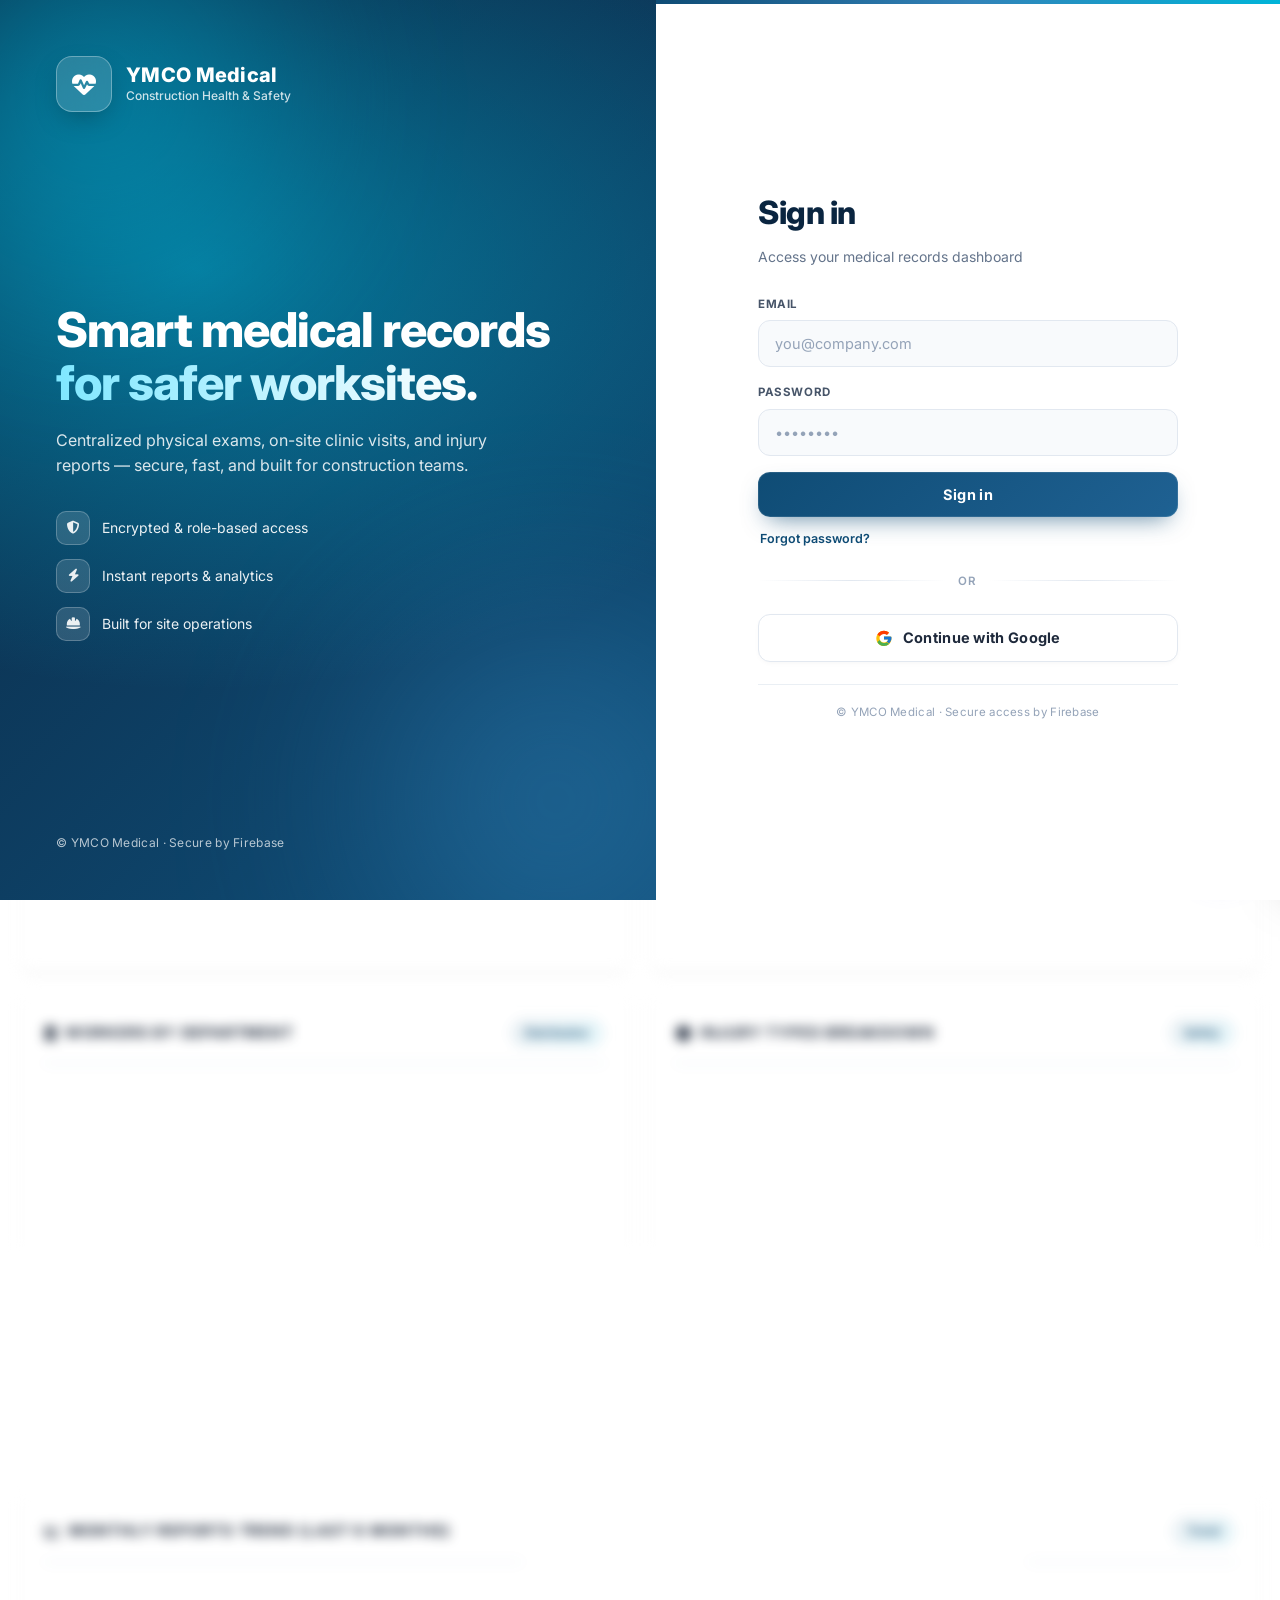
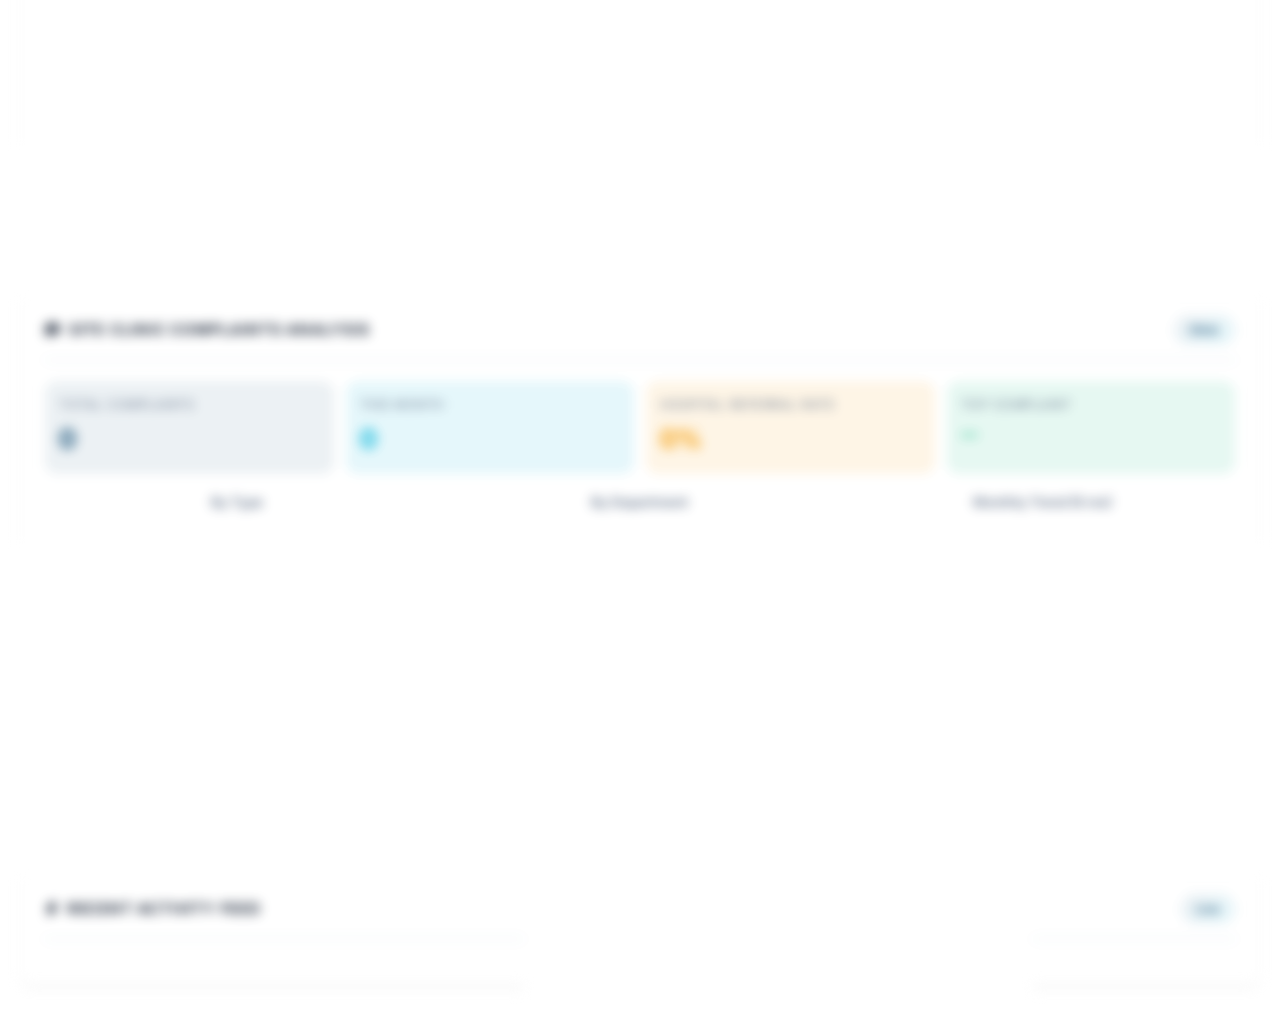
==== index.html @ 82fbfb6c "Add files via upload" ====
<!DOCTYPE html>
<html lang="en">
<head>
    <meta charset="UTF-8">
    <meta name="viewport" content="width=device-width, initial-scale=1, viewport-fit=cover">
    <meta name="theme-color" content="#0b1220">
    <style id="responsive-mobile-overrides">
      /* ===== Responsive baseline (real mobile layout, not scaled desktop) ===== */
      html, body {
        overflow-x: hidden;
        max-width: 100vw;
      }
      *, *::before, *::after { box-sizing: border-box; }
      img, svg, video, canvas, iframe { max-width: 100%; height: auto; }
      canvas { height: auto; }

      /* iOS: prevent input zoom */
      @media (max-width: 900px) {
        input, select, textarea, button { font-size: 16px; }
      }

      /* Tap targets */
      @media (max-width: 900px) {
        button, .btn, [role="button"], a.btn, input[type="button"], input[type="submit"] {
          min-height: 40px;
          touch-action: manipulation;
        }
      }

      /* Tablets and phones: neutralize fixed desktop widths */
      @media (max-width: 1200px) {
        [style*="width: 1400px"], [style*="width:1400px"],
        [style*="width: 1300px"], [style*="width:1300px"],
        [style*="width: 1200px"], [style*="width:1200px"] {
          width: 100% !important;
          max-width: 100% !important;
        }
      }

      /* Phones: stack grids, wrap flex, allow tables to scroll horizontally */
      @media (max-width: 768px) {
        [style*="display: grid"][style*="grid-template-columns"],
        [style*="display:grid"][style*="grid-template-columns"] {
          grid-template-columns: 1fr !important;
        }
        [style*="display: flex"], [style*="display:flex"] {
          flex-wrap: wrap;
        }
        table {
          display: block;
          width: 100%;
          overflow-x: auto;
          -webkit-overflow-scrolling: touch;
        }
        .container, .wrap, .wrapper, main, section, article, header, footer {
          max-width: 100% !important;
        }
        h1 { font-size: clamp(1.5rem, 6vw, 2rem) !important; }
        h2 { font-size: clamp(1.25rem, 5vw, 1.75rem) !important; }
        h3 { font-size: clamp(1.1rem, 4.5vw, 1.5rem) !important; }
        /* Reduce chunky paddings on phones */
        [style*="padding: 40px"], [style*="padding:40px"],
        [style*="padding: 48px"], [style*="padding:48px"],
        [style*="padding: 60px"], [style*="padding:60px"],
        [style*="padding: 80px"], [style*="padding:80px"] {
          padding: 16px !important;
        }
      }

      /* Auth split layout collapses on phones */
      @media (max-width: 900px) {
        #auth-overlay { grid-template-columns: 1fr !important; }
        #auth-overlay > *:first-child { display: none !important; }
      }

      /* Modals/dialogs fill viewport on phones */
      @media (max-width: 768px) {
        .modal, [class*="modal"], [id*="modal"], [id*="Modal"] {
          max-width: 100vw !important;
        }
        .modal-content, [class*="modal-content"], [class*="ModalContent"] {
          width: 100% !important;
          max-width: 100vw !important;
          margin: 0 !important;
          border-radius: 0 !important;
        }
      }

      /* Horizontal scroll containers for wide charts/svg on phones */
      @media (max-width: 768px) {
        .chart-container, [class*="chart"], .body-map, [class*="body-map"] {
          overflow-x: auto;
          -webkit-overflow-scrolling: touch;
        }
      }

      /* Print stays desktop-sized; do not override print styles here. */
    </style>

    <title>Construction Medical Records | Physical Examination & Site Clinic & Injury Reports</title>
    <link href="https://fonts.googleapis.com/css2?family=Inter:wght@300;400;500;600;700;800&family=Playfair+Display:wght@700&display=swap" rel="stylesheet">
    <link rel="stylesheet" href="https://cdnjs.cloudflare.com/ajax/libs/font-awesome/6.5.1/css/all.min.css">
    <script src="https://cdnjs.cloudflare.com/ajax/libs/html2pdf.js/0.10.1/html2pdf.bundle.min.js"></script>
    <script src="https://cdnjs.cloudflare.com/ajax/libs/jspdf/2.5.2/jspdf.umd.min.js"></script>
    <script src="https://cdnjs.cloudflare.com/ajax/libs/jspdf-autotable/3.8.4/jspdf.plugin.autotable.min.js"></script>
    <script src="https://cdn.jsdelivr.net/npm/chart.js@4.4.7/dist/chart.umd.min.js"></script>
    <script src="https://cdn.jsdelivr.net/npm/jsbarcode@3.11.6/dist/JsBarcode.all.min.js"></script>
    <script src="https://cdn.jsdelivr.net/npm/qrcodejs@1.0.0/qrcode.min.js"></script>
    <!-- Firebase for Medical Emergency Alerts (v10 compat) -->
    <script src="https://www.gstatic.com/firebasejs/10.12.2/firebase-app-compat.js"></script>
    <script src="https://www.gstatic.com/firebasejs/10.12.2/firebase-database-compat.js"></script>

    <!-- Cloudinary direct upload (no widget needed) -->
    <style>
        :root {
            --bg: #f0f4f8;
            --card-bg: rgba(255, 255, 255, 0.85);
            --card-solid: #ffffff;
            --text: #1e293b;
            --text-secondary: #64748b;
            --text-muted: #94a3b8;
            --primary: #0f4c75;
            --primary-light: #3282b8;
            --primary-soft: rgba(15, 76, 117, 0.08);
            --accent: #00b4d8;
            --accent-soft: rgba(0, 180, 216, 0.1);
            --success: #10b981;
            --success-soft: rgba(16, 185, 129, 0.1);
            --warning: #f59e0b;
            --warning-soft: rgba(245, 158, 11, 0.1);
            --danger: #ef4444;
            --danger-soft: rgba(239, 68, 68, 0.1);
            --border: rgba(226, 232, 240, 0.6);
            --shadow: 0 4px 6px -1px rgba(0, 0, 0, 0.05), 0 2px 4px -1px rgba(0, 0, 0, 0.03);
            --shadow-md: 0 10px 15px -3px rgba(0, 0, 0, 0.08), 0 4px 6px -2px rgba(0, 0, 0, 0.04);
            --shadow-lg: 0 20px 25px -5px rgba(0, 0, 0, 0.08), 0 10px 10px -5px rgba(0, 0, 0, 0.03);
            --shadow-hover: 0 25px 50px -12px rgba(0, 0, 0, 0.15);
            --radius: 20px;
            --radius-sm: 12px;
            --radius-xs: 8px;
            --transition: 0.3s cubic-bezier(0.4, 0, 0.2, 1);
            --transition-bounce: 0.4s cubic-bezier(0.34, 1.56, 0.64, 1);
            --glass: rgba(255, 255, 255, 0.7);
            --glass-border: rgba(255, 255, 255, 0.5);
        }

        * {
            margin: 0;
            padding: 0;
            box-sizing: border-box;
        }

        body {
            font-family: 'Inter', -apple-system, BlinkMacSystemFont, sans-serif;
            background: linear-gradient(135deg, #f0f4f8 0%, #e8eef5 25%, #eef2f7 50%, #f5f8fb 75%, #f0f4f8 100%);
            background-attachment: fixed;
            min-height: 100vh;
            padding: 20px;
            transition: background var(--transition), color var(--transition);
            color: var(--text);
            line-height: 1.6;
            -webkit-font-smoothing: antialiased;
            -moz-osx-font-smoothing: grayscale;
        }

        body.dark-mode {
            --bg: #0f172a;
            --card-bg: rgba(30, 41, 59, 0.8);
            --card-solid: #1e293b;
            --text: #f1f5f9;
            --text-secondary: #94a3b8;
            --text-muted: #64748b;
            --border: rgba(51, 65, 85, 0.5);
            --shadow: 0 4px 6px -1px rgba(0, 0, 0, 0.3), 0 2px 4px -1px rgba(0, 0, 0, 0.2);
            --shadow-md: 0 10px 15px -3px rgba(0, 0, 0, 0.4), 0 4px 6px -2px rgba(0, 0, 0, 0.3);
            --shadow-lg: 0 20px 25px -5px rgba(0, 0, 0, 0.5), 0 10px 10px -5px rgba(0, 0, 0, 0.4);
            --shadow-hover: 0 25px 50px -12px rgba(0, 0, 0, 0.6);
            --glass: rgba(30, 41, 59, 0.7);
            --glass-border: rgba(255, 255, 255, 0.08);
            background: linear-gradient(135deg, #0f172a 0%, #1a1f2e 25%, #141b2d 50%, #1a1f2e 75%, #0f172a 100%);
        }

        .container {
            max-width: 1440px;
            margin: 0 auto;
        }

        /* ============ SCROLLBAR ============ */
        ::-webkit-scrollbar {
            width: 8px;
            height: 8px;
        }
        ::-webkit-scrollbar-track {
            background: transparent;
        }
        ::-webkit-scrollbar-thumb {
            background: var(--text-muted);
            border-radius: 100px;
        }
        ::-webkit-scrollbar-thumb:hover {
            background: var(--text-secondary);
        }

        /* ============ TOP NAVIGATION ============ */
        .top-nav {
            background: var(--glass);
            backdrop-filter: blur(20px) saturate(180%);
            -webkit-backdrop-filter: blur(20px) saturate(180%);
            padding: 14px 28px;
            border-radius: var(--radius);
            margin-bottom: 24px;
            display: flex;
            gap: 12px;
            align-items: center;
            box-shadow: var(--shadow-md);
            transition: all var(--transition);
            flex-wrap: wrap;
            position: sticky;
            top: 12px;
            z-index: 100;
            border: 1px solid var(--glass-border);
        }
        .nav-actions {
            flex: 1;
            display: grid;
            grid-template-columns: repeat(auto-fit, minmax(130px, 1fr));
            gap: 8px;
            align-items: stretch;
        }
        .nav-actions .nav-btn {
            width: 100%;
            text-align: center;
            display: inline-flex;
            align-items: center;
            justify-content: center;
            gap: 6px;
        }
        @media (max-width: 768px) {
            .top-nav { padding: 12px 14px; gap: 10px; }
            .nav-actions { grid-template-columns: repeat(2, 1fr); width: 100%; flex: 1 1 100%; }
            .top-nav .brand { font-size: 1.05em; }
        }
        @media (max-width: 380px) {
            .nav-actions .nav-btn { padding: 9px 8px; font-size: 0.82em; }
        }
        .top-nav .brand {
            font-weight: 800;
            color: var(--primary);
            font-size: 1.3em;
            letter-spacing: -0.5px;
            white-space: nowrap;
            display: flex;
            align-items: center;
            gap: 10px;
            font-family: 'Playfair Display', serif;
        }
        body.dark-mode .top-nav .brand {
            color: #7dd3fc;
        }
        .top-nav a,
        .top-nav .nav-btn {
            color: var(--text-secondary);
            text-decoration: none;
            font-weight: 500;
            transition: all var(--transition);
            padding: 10px 18px;
            border-radius: 100px;
            font-size: 0.9em;
            cursor: pointer;
            white-space: nowrap;
            border: none;
            background: transparent;
            font-family: inherit;
            position: relative;
            overflow: hidden;
        }
        .top-nav a:hover,
        .top-nav .nav-btn:hover {
            color: var(--primary);
            background: var(--primary-soft);
        }
        body.dark-mode .top-nav a:hover,
        body.dark-mode .top-nav .nav-btn:hover {
            color: #7dd3fc;
            background: rgba(125, 211, 252, 0.1);
        }
        .top-nav .nav-btn.active {
            background: linear-gradient(135deg, var(--primary) 0%, var(--primary-light) 100%);
            color: #fff;
            font-weight: 600;
            box-shadow: 0 4px 14px rgba(15, 76, 117, 0.3);
        }
        body.dark-mode .top-nav .nav-btn.active {
            background: linear-gradient(135deg, #1e3a5f 0%, #3282b8 100%);
            box-shadow: 0 4px 14px rgba(50, 130, 184, 0.3);
        }
        .dark-mode-btn {
            background: var(--card-bg);
            border: 1px solid var(--border);
            border-radius: 50%;
            width: 42px;
            height: 42px;
            cursor: pointer;
            font-size: 1.2em;
            display: flex;
            align-items: center;
            justify-content: center;
            margin-left: auto;
            transition: all var(--transition-bounce);
            box-shadow: var(--shadow);
        }
        .dark-mode-btn:hover {
            transform: scale(1.1) rotate(15deg);
            box-shadow: var(--shadow-md);
        }

        /* ============ HEADER ============ */
        .header {
            background: var(--card-bg);
            backdrop-filter: blur(12px);
            -webkit-backdrop-filter: blur(12px);
            padding: 36px 40px;
            border-radius: var(--radius);
            box-shadow: var(--shadow-md);
            margin-bottom: 28px;
            text-align: center;
            transition: all var(--transition);
            border: 1px solid var(--glass-border);
            position: relative;
            overflow: hidden;
        }
        .header::before {
            content: '';
            position: absolute;
            top: -50%;
            left: -50%;
            width: 200%;
            height: 200%;
            background: radial-gradient(circle at 50% 50%, rgba(0, 180, 216, 0.05) 0%, transparent 50%);
            pointer-events: none;
        }
        body.dark-mode .header {
            background: var(--glass);
        }
        .header h1 {
            color: var(--text);
            font-size: 2.4em;
            margin-bottom: 8px;
            font-family: 'Playfair Display', serif;
            font-weight: 700;
            letter-spacing: -0.5px;
            position: relative;
        }
        body.dark-mode .header h1 {
            color: #f8fafc;
        }
        .header p {
            color: var(--text-secondary);
            font-size: 1.05em;
            font-weight: 400;
            max-width: 700px;
            margin: 0 auto;
            position: relative;
        }

        /* ============ KPI ROW ============ */
        .kpi-row {
            display: grid;
            grid-template-columns: repeat(auto-fit, minmax(200px, 1fr));
            gap: 18px;
            margin-bottom: 28px;
        }
        .kpi-card {
            background: var(--card-bg);
            backdrop-filter: blur(12px);
            -webkit-backdrop-filter: blur(12px);
            border-radius: var(--radius-sm);
            padding: 22px 24px;
            box-shadow: var(--shadow);
            border: 1px solid var(--glass-border);
            display: flex;
            align-items: center;
            gap: 16px;
            transition: all var(--transition);
            position: relative;
            overflow: hidden;
        }
        .kpi-card::before {
            content: '';
            position: absolute;
            top: 0;
            left: 0;
            width: 4px;
            height: 100%;
            border-radius: var(--radius-sm) 0 0 var(--radius-sm);
            opacity: 0.7;
        }
        .kpi-card:hover {
            transform: translateY(-3px);
            box-shadow: var(--shadow-lg);
        }
        .kpi-icon {
            width: 52px;
            height: 52px;
            border-radius: 16px;
            display: flex;
            align-items: center;
            justify-content: center;
            font-size: 1.4em;
            flex-shrink: 0;
            transition: all var(--transition);
        }
        .kpi-card:hover .kpi-icon {
            transform: scale(1.1);
        }
        .kpi-icon.blue {
            background: linear-gradient(135deg, #dbeafe 0%, #bfdbfe 100%);
            color: #1d4ed8;
        }
        .kpi-icon.green {
            background: linear-gradient(135deg, #d1fae5 0%, #a7f3d0 100%);
            color: #059669;
        }
        .kpi-icon.orange {
            background: linear-gradient(135deg, #fef3c7 0%, #fde68a 100%);
            color: #b45309;
        }
        .kpi-icon.red {
            background: linear-gradient(135deg, #fee2e2 0%, #fecaca 100%);
            color: #dc2626;
        }
        .kpi-icon.purple {
            background: linear-gradient(135deg, #e0e7ff 0%, #c7d2fe 100%);
            color: #4f46e5;
        }
        body.dark-mode .kpi-icon.blue {
            background: linear-gradient(135deg, #1e3a5f 0%, #1e40af 100%);
            color: #93c5fd;
        }
        body.dark-mode .kpi-icon.green {
            background: linear-gradient(135deg, #064e3b 0%, #065f46 100%);
            color: #6ee7b7;
        }
        body.dark-mode .kpi-icon.orange {
            background: linear-gradient(135deg, #451a03 0%, #78350f 100%);
            color: #fcd34d;
        }
        body.dark-mode .kpi-icon.red {
            background: linear-gradient(135deg, #450a0a 0%, #7f1d1d 100%);
            color: #fca5a5;
        }
        body.dark-mode .kpi-icon.purple {
            background: linear-gradient(135deg, #312e81 0%, #4338ca 100%);
            color: #c4b5fd;
        }
        .kpi-info .kpi-value {
            font-size: 1.8em;
            font-weight: 800;
            font-family: 'Inter', sans-serif;
            color: var(--text);
            letter-spacing: -1px;
            line-height: 1.2;
        }
        .kpi-info .kpi-label {
            font-size: 0.78em;
            color: var(--text-secondary);
            text-transform: uppercase;
            letter-spacing: 0.6px;
            font-weight: 600;
            margin-top: 2px;
        }

        /* ============ STATS BAR ============ */
        .stats-bar {
            display: grid;
            grid-template-columns: repeat(auto-fit, minmax(200px, 1fr));
            gap: 18px;
            margin-bottom: 24px;
        }
        .stat-card {
            background: var(--card-bg);
            backdrop-filter: blur(12px);
            -webkit-backdrop-filter: blur(12px);
            padding: 28px 24px;
            border-radius: var(--radius-sm);
            text-align: center;
            transition: all var(--transition);
            box-shadow: var(--shadow);
            cursor: default;
            border: 1px solid var(--glass-border);
            position: relative;
            overflow: hidden;
        }
        .stat-card::after {
            content: '';
            position: absolute;
            top: 0;
            left: 0;
            right: 0;
            height: 3px;
            background: linear-gradient(90deg, var(--primary) 0%, var(--accent) 100%);
            opacity: 0.5;
        }
        .stat-card:hover {
            transform: translateY(-5px);
            box-shadow: var(--shadow-hover);
        }
        .stat-card .stat-icon {
            font-size: 2.2em;
            margin-bottom: 10px;
            display: block;
        }
        .stat-number {
            font-size: 2.8em;
            font-weight: 800;
            color: var(--primary);
            font-family: 'Inter', sans-serif;
            letter-spacing: -2px;
            line-height: 1;
        }
        .stat-number.success {
            color: var(--success);
        }
        .stat-number.warning {
            color: var(--warning);
        }
        .stat-number.danger {
            color: var(--danger);
        }
        .stat-number.accent {
            color: var(--accent);
        }
        .stat-label {
            color: var(--text-secondary);
            margin-top: 8px;
            font-size: 0.82em;
            font-weight: 600;
            text-transform: uppercase;
            letter-spacing: 0.8px;
        }
        .stat-trend {
            font-size: 0.78em;
            margin-top: 6px;
            font-weight: 600;
        }
        .stat-trend.up {
            color: var(--success);
        }
        .stat-trend.down {
            color: var(--danger);
        }
        .stat-trend.neutral {
            color: var(--text-secondary);
        }

        /* ============ DASHBOARD SECTION ============ */
        .dashboard-section {
            display: none;
            margin-bottom: 24px;
        }
        .dashboard-section.active {
            display: block;
            animation: fadeSlideIn 0.5s cubic-bezier(0.4, 0, 0.2, 1);
        }
        @keyframes fadeSlideIn {
            from {
                opacity: 0;
                transform: translateY(24px);
            }
            to {
                opacity: 1;
                transform: translateY(0);
            }
        }
        .dashboard-grid {
            display: grid;
            grid-template-columns: repeat(auto-fit, minmax(440px, 1fr));
            gap: 22px;
            margin-bottom: 22px;
        }
        .dashboard-panel {
            background: var(--card-bg);
            backdrop-filter: blur(12px);
            -webkit-backdrop-filter: blur(12px);
            border-radius: var(--radius-sm);
            padding: 24px;
            box-shadow: var(--shadow);
            border: 1px solid var(--glass-border);
            transition: all var(--transition);
        }
        .dashboard-panel:hover {
            box-shadow: var(--shadow-md);
        }
        .dashboard-panel.full-width {
            grid-column: 1 / -1;
        }
        .dashboard-panel .panel-header {
            display: flex;
            justify-content: space-between;
            align-items: center;
            margin-bottom: 20px;
            padding-bottom: 14px;
            border-bottom: 2px solid var(--border);
        }
        .dashboard-panel .panel-title {
            font-weight: 700;
            font-size: 0.95em;
            color: var(--text);
            font-family: 'Inter', sans-serif;
            text-transform: uppercase;
            letter-spacing: 0.8px;
            display: flex;
            align-items: center;
            gap: 8px;
        }
        .dashboard-panel .panel-badge {
            font-size: 0.72em;
            padding: 5px 14px;
            border-radius: 100px;
            font-weight: 600;
            background: linear-gradient(135deg, var(--primary-soft) 0%, var(--accent-soft) 100%);
            color: var(--primary);
            border: 1px solid var(--border);
        }
        body.dark-mode .dashboard-panel .panel-badge {
            background: linear-gradient(135deg, rgba(30, 58, 95, 0.6) 0%, rgba(15, 76, 117, 0.4) 100%);
            color: #93c5fd;
            border-color: rgba(147, 197, 253, 0.2);
        }
        .chart-container {
            position: relative;
            width: 100%;
            height: 300px;
        }
        .chart-container.tall {
            height: 360px;
        }
        .chart-container.short {
            height: 260px;
        }
        .dashboard-panel canvas {
            width: 100% !important;
            height: 100% !important;
        }

        /* ============ SEARCH SECTION ============ */
        .search-section {
            background: var(--card-bg);
            backdrop-filter: blur(12px);
            -webkit-backdrop-filter: blur(12px);
            padding: 22px 26px;
            border-radius: var(--radius-sm);
            margin-bottom: 24px;
            transition: all var(--transition);
            box-shadow: var(--shadow);
            border: 1px solid var(--glass-border);
        }
        .search-box {
            display: flex;
            gap: 14px;
            flex-wrap: wrap;
            align-items: center;
        }
        .search-box input,
        .search-box select {
            flex: 1;
            min-width: 180px;
            padding: 14px 18px;
            border: 2px solid var(--border);
            border-radius: var(--radius-xs);
            font-size: 14px;
            background: var(--glass);
            transition: all var(--transition);
            font-family: inherit;
            color: var(--text);
        }
        .search-box input:focus,
        .search-box select:focus {
            border-color: var(--accent);
            outline: none;
            box-shadow: 0 0 0 4px var(--accent-soft);
            background: var(--card-solid);
        }
        body.dark-mode .search-box input:focus,
        body.dark-mode .search-box select:focus {
            box-shadow: 0 0 0 4px rgba(0, 180, 216, 0.15);
        }

        /* ============ BUTTONS ============ */
        .btn {
            padding: 14px 26px;
            background: linear-gradient(135deg, var(--primary) 0%, var(--primary-light) 100%);
            color: white;
            border: none;
            border-radius: var(--radius-xs);
            cursor: pointer;
            font-size: 14px;
            font-weight: 600;
            transition: all var(--transition);
            white-space: nowrap;
            font-family: inherit;
            letter-spacing: 0.3px;
            display: inline-flex;
            align-items: center;
            gap: 8px;
            box-shadow: 0 4px 6px -1px rgba(15, 76, 117, 0.2);
        }
        .btn:hover {
            transform: translateY(-2px);
            box-shadow: 0 10px 20px -5px rgba(15, 76, 117, 0.35);
            filter: brightness(1.1);
        }
        .btn:active {
            transform: translateY(0);
        }
        .btn-outline {
            background: transparent;
            border: 2px solid var(--primary);
            color: var(--primary);
            box-shadow: none;
        }
        .btn-outline:hover {
            background: linear-gradient(135deg, var(--primary) 0%, var(--primary-light) 100%);
            color: #fff;
            box-shadow: 0 10px 20px -5px rgba(15, 76, 117, 0.35);
        }
        .btn-success {
            background: linear-gradient(135deg, #059669 0%, #10b981 100%);
            box-shadow: 0 4px 6px -1px rgba(5, 150, 105, 0.2);
        }
        .btn-success:hover {
            box-shadow: 0 10px 20px -5px rgba(5, 150, 105, 0.35);
        }

        /* ============ WORKERS GRID ============ */
        .workers-section {
            display: block;
        }
        .workers-section.hidden {
            display: none;
        }
        .workers-grid {
            display: grid;
            grid-template-columns: repeat(auto-fill, minmax(480px, 1fr));
            gap: 24px;
        }
        .worker-card {
            background: var(--card-bg);
            backdrop-filter: blur(12px);
            -webkit-backdrop-filter: blur(12px);
            border-radius: var(--radius-sm);
            overflow: hidden;
            box-shadow: var(--shadow);
            transition: all var(--transition);
            border: 1px solid var(--glass-border);
            position: relative;
        }
        .worker-card:hover {
            transform: translateY(-6px);
            box-shadow: var(--shadow-hover);
        }
        .card-header {
            background: linear-gradient(135deg, var(--primary) 0%, var(--primary-light) 50%, var(--accent) 100%);
            color: white;
            padding: 22px 24px 18px;
            position: relative;
            display: flex;
            align-items: flex-start;
            gap: 16px;
            min-height: 150px;
            box-sizing: border-box;
        }
        .card-header::after {
            content: '';
            position: absolute;
            top: 0;
            right: 0;
            width: 100px;
            height: 100%;
            background: linear-gradient(90deg, transparent 0%, rgba(255,255,255,0.08) 100%);
            pointer-events: none;
        }
        .worker-avatar {
            width: 62px;
            height: 62px;
            border-radius: 50%;
            display: flex;
            align-items: center;
            justify-content: center;
            font-size: 1.7em;
            color: #fff;
            flex-shrink: 0;
            position: relative;
            background:
                radial-gradient(circle at 30% 25%, rgba(255,255,255,0.95) 0%, rgba(255,255,255,0.35) 18%, transparent 45%),
                radial-gradient(circle at 70% 80%, rgba(0,0,0,0.35) 0%, transparent 55%),
                linear-gradient(145deg, var(--avatar-c1, #3282b8) 0%, var(--avatar-c2, #0f4c75) 100%);
            border: 1.5px solid rgba(255,255,255,0.45);
            box-shadow:
                inset 0 -6px 12px rgba(0,0,0,0.28),
                inset 0 4px 8px rgba(255,255,255,0.35),
                0 8px 18px rgba(15,23,42,0.28),
                0 2px 4px rgba(15,23,42,0.18);
            transform: translateZ(0);
            transition: transform .35s cubic-bezier(.34,1.56,.64,1), box-shadow .3s ease;
        }
        .worker-avatar::after {
            content: "";
            position: absolute;
            inset: 4px 4px 50% 4px;
            border-radius: 50% 50% 45% 45% / 60% 60% 40% 40%;
            background: linear-gradient(180deg, rgba(255,255,255,0.45), rgba(255,255,255,0) 90%);
            pointer-events: none;
            filter: blur(1px);
        }
        .worker-avatar i {
            position: relative;
            z-index: 1;
            background: linear-gradient(180deg, #ffffff 0%, #e8f1ff 55%, #b9cfe8 100%);
            -webkit-background-clip: text;
            background-clip: text;
            -webkit-text-fill-color: transparent;
            filter:
                drop-shadow(0 2px 0 rgba(0,0,0,0.35))
                drop-shadow(0 4px 6px rgba(0,0,0,0.4));
        }
        .worker-card:hover .worker-avatar {
            transform: translateY(-2px) scale(1.06) rotate(-3deg);
            box-shadow:
                inset 0 -6px 12px rgba(0,0,0,0.3),
                inset 0 4px 8px rgba(255,255,255,0.4),
                0 14px 26px rgba(15,23,42,0.35),
                0 4px 8px rgba(15,23,42,0.2);
        }
        .worker-id {
            position: absolute;
            top: 16px;
            right: 18px;
            background: rgba(255, 255, 255, 0.18);
            padding: 0 16px;
            border-radius: 100px;
            font-size: 1em;
            font-weight: 700;
            letter-spacing: 0.4px;
            backdrop-filter: blur(8px);
            border: 1px solid rgba(255,255,255,0.25);
            box-shadow: 0 4px 10px rgba(15, 23, 42, 0.25), 0 2px 4px rgba(15, 23, 42, 0.15);
            transition: box-shadow 0.3s ease, transform 0.3s ease;
            z-index: 2;
            width: 180px;
            height: 36px;
            box-sizing: border-box;
            display: inline-flex;
            align-items: center;
            justify-content: center;
            text-align: center;
            white-space: nowrap;
            overflow: hidden;
            text-overflow: ellipsis;
        }
        .worker-id:hover,
        .worker-id:focus,
        .worker-id:focus-visible {
            box-shadow: 0 6px 14px rgba(15, 23, 42, 0.32), 0 3px 6px rgba(15, 23, 42, 0.18);
            transform: scale(1.05);
            outline: none;
        }
        .worker-name {
            font-size: 1.4em;
            font-weight: 700;
            margin-bottom: 3px;
            font-family: 'Inter', sans-serif;
            letter-spacing: -0.3px;
            padding-right: 200px;
            margin-top: 0;
            display: -webkit-box;
            -webkit-line-clamp: 2;
            -webkit-box-orient: vertical;
            overflow: hidden;
            text-overflow: ellipsis;
            overflow-wrap: anywhere;
            word-break: break-word;
            hyphens: auto;
            line-height: 1.25;
            position: relative;
            min-height: 0;
        }
        .worker-role {
            opacity: 0.95;
            font-size: 0.88em;
            font-weight: 500;
            padding-right: 0;
            margin-top: 8px;
            display: -webkit-box;
            -webkit-line-clamp: 2;
            -webkit-box-orient: vertical;
            overflow: hidden;
            text-overflow: ellipsis;
            overflow-wrap: anywhere;
            line-height: 1.35;
        }
        .card-body {
            padding: 24px;
        }
        .info-row {
            display: flex;
            justify-content: space-between;
            padding: 11px 0;
            border-bottom: 1px solid var(--border);
            font-size: 0.92em;
            transition: all var(--transition);
        }
        .info-row:hover {
            background: var(--primary-soft);
            margin: 0 -12px;
            padding: 11px 12px;
            border-radius: 8px;
        }
        .info-row:last-child {
            border-bottom: none;
        }
        .info-label {
            color: var(--text-secondary);
            font-weight: 500;
            display: flex;
            align-items: center;
            gap: 6px;
        }
        .info-value {
            color: var(--text);
            font-weight: 600;
        }
        .status-badge {
            display: inline-block;
            padding: 6px 16px;
            border-radius: 100px;
            font-size: 0.82em;
            font-weight: 600;
            letter-spacing: 0.3px;
        }
        .status-active {
            background: linear-gradient(135deg, #d1fae5 0%, #a7f3d0 100%);
            color: #065f46;
        }
        .status-warning {
            background: linear-gradient(135deg, #fef3c7 0%, #fde68a 100%);
            color: #92400e;
        }
        .status-danger {
            background: linear-gradient(135deg, #fee2e2 0%, #fecaca 100%);
            color: #991b1b;
        }
        body.dark-mode .status-active {
            background: linear-gradient(135deg, #064e3b 0%, #065f46 100%);
            color: #6ee7b7;
        }
        body.dark-mode .status-warning {
            background: linear-gradient(135deg, #451a03 0%, #78350f 100%);
            color: #fcd34d;
        }
        body.dark-mode .status-danger {
            background: linear-gradient(135deg, #450a0a 0%, #7f1d1d 100%);
            color: #fca5a5;
        }
        .reports-list {
            margin-top: 14px;
            background: var(--glass);
            border-radius: var(--radius-xs);
            padding: 14px 16px;
            max-height: 280px;
            overflow-y: auto;
            font-size: 0.85em;
            border: 1px solid var(--border);
        }
        .reports-list>div:first-child {
            font-weight: 700;
            margin-bottom: 6px;
            color: var(--text);
            font-size: 0.92em;
            display: flex;
            align-items: center;
            gap: 6px;
        }
        .report-item {
            display: flex;
            justify-content: space-between;
            align-items: center;
            padding: 6px 10px;
            border-bottom: 1px solid var(--border);
            font-size: 0.82em;
            gap: 10px;
            transition: all var(--transition);
            border-radius: 6px;
        }
        .report-item:hover {
            background: var(--primary-soft);
        }
        .report-item:last-child {
            border-bottom: none;
        }
        .report-item button {
            margin-left: 4px;
            padding: 4px 12px;
            border: none;
            border-radius: 6px;
            cursor: pointer;
            font-size: 11px;
            font-weight: 600;
            transition: all var(--transition);
        }
        .btn-load,
        .btn-edit-report {
            background: linear-gradient(135deg, #3b82f6 0%, #2563eb 100%);
            color: white;
            box-shadow: 0 2px 4px rgba(37, 99, 235, 0.2);
        }
        .btn-load:hover,
        .btn-edit-report:hover {
            background: linear-gradient(135deg, #2563eb 0%, #1d4ed8 100%);
            transform: translateY(-1px);
            box-shadow: 0 4px 8px rgba(37, 99, 235, 0.3);
        }
        .btn-delete-report {
            background: linear-gradient(135deg, #ef4444 0%, #dc2626 100%);
            color: white;
            box-shadow: 0 2px 4px rgba(220, 38, 38, 0.2);
        }
        .btn-delete-report:hover {
            background: linear-gradient(135deg, #dc2626 0%, #b91c1c 100%);
            transform: translateY(-1px);
            box-shadow: 0 4px 8px rgba(220, 38, 38, 0.3);
        }


        /* Equal-width action buttons row (View / Edit / Print / Delete) */
        .report-item { flex-wrap: wrap; }
        .report-item > div:last-child {
            display: grid;
            grid-template-columns: repeat(4, 1fr);
            gap: 6px;
            flex: 1 1 auto;
            min-width: 260px;
        }
        .report-item > div:last-child button {
            margin-left: 0 !important;
            width: 100%;
            display: inline-flex;
            align-items: center;
            justify-content: center;
            gap: 4px;
            white-space: nowrap;
        }

        .card-buttons {
            display: grid;
            grid-template-columns: 1fr 1fr;
            gap: 10px;
            margin-top: 18px;
        }
        .card-buttons button {
            width: 100%;
            padding: 11px 8px;
            border: none;
            border-radius: 10px;
            cursor: pointer;
            font-weight: 600;
            font-size: 0.76rem;
            text-align: center;
            white-space: nowrap;
            transition: all var(--transition);
            letter-spacing: 0.2px;
            display: flex;
            align-items: center;
            justify-content: center;
            gap: 5px;
        }
        .card-buttons button:hover {
            transform: translateY(-2px);
            filter: brightness(1.1);
            box-shadow: 0 6px 12px rgba(0,0,0,0.15);
        }
        .btn-physical {
            background: linear-gradient(135deg, #059669 0%, #10b981 100%);
            color: white;
        }
        .btn-clinic {
            background: linear-gradient(135deg, #0284c7 0%, #0ea5e9 100%);
            color: white;
        }
        .btn-injury {
            background: linear-gradient(135deg, #dc2626 0%, #ef4444 100%);
            color: white;
        }
        .btn-edit-worker {
            background: linear-gradient(135deg, #d97706 0%, #f59e0b 100%);
            color: white;
        }
        .btn-delete-worker {
            background: linear-gradient(135deg, #7f1d1d 0%, #dc2626 100%);
            color: white;
        }
        .btn-print-worker {
            background: linear-gradient(135deg, #4c1d95 0%, #7c3aed 100%);
            color: white;
        }

        /* ============ MODALS ============ */
        .modal-overlay {
            display: none;
            position: fixed;
            top: 0;
            left: 0;
            width: 100%;
            height: 100%;
            background: rgba(15, 23, 42, 0.6);
            z-index: 2000;
            justify-content: center;
            align-items: center;
            backdrop-filter: blur(8px);
            -webkit-backdrop-filter: blur(8px);
            animation: fadeIn 0.25s ease;
        }
        @keyframes fadeIn {
            from { opacity: 0; }
            to { opacity: 1; }
        }
        .modal-overlay.show {
            display: flex;
        }
        .modal-container {
            background: var(--card-solid);
            width: 95%;
            max-width: 1200px;
            max-height: 90vh;
            border-radius: var(--radius);
            overflow-y: auto;
            box-shadow: 0 25px 60px rgba(0, 0, 0, 0.35);
            animation: modalSlideIn 0.35s cubic-bezier(0.4, 0, 0.2, 1);
            border: 1px solid var(--border);
        }
        @keyframes modalSlideIn {
            from {
                opacity: 0;
                transform: translateY(40px) scale(0.97);
            }
            to {
                opacity: 1;
                transform: translateY(0) scale(1);
            }
        }
        body.dark-mode .modal-container {
            background: var(--card-solid);
            border-color: var(--border);
        }
        .modal-header {
            background: linear-gradient(135deg, var(--primary) 0%, var(--primary-light) 100%);
            color: white;
            padding: 22px 30px;
            display: flex;
            justify-content: space-between;
            align-items: center;
            position: sticky;
            top: 0;
            z-index: 10;
            box-shadow: 0 4px 12px rgba(0,0,0,0.1);
        }
        .modal-header h2 {
            margin: 0;
            font-family: 'Inter', sans-serif;
            font-size: 1.15em;
            font-weight: 700;
            letter-spacing: -0.3px;
        }
        .close-modal-btn {
            background: rgba(255,255,255,0.15);
            border: none;
            color: white;
            font-size: 24px;
            cursor: pointer;
            line-height: 1;
            transition: all var(--transition);
            width: 40px;
            height: 40px;
            border-radius: 50%;
            display: flex;
            align-items: center;
            justify-content: center;
        }
        .close-modal-btn:hover {
            background: rgba(255,255,255,0.25);
            transform: rotate(90deg);
        }
        .modal-body {
            padding: 28px 30px;
        }
        .form-row {
            display: flex;
            flex-wrap: wrap;
            gap: 20px;
            margin-bottom: 20px;
        }
        .form-group {
            flex: 1;
            min-width: 200px;
        }
        .form-group label {
            display: block;
            margin-bottom: 8px;
            font-weight: 600;
            color: var(--text);
            font-size: 13px;
            display: flex;
            align-items: center;
            gap: 6px;
        }
        .form-group input,
        .form-group select,
        .form-group textarea {
            width: 100%;
            padding: 12px 16px;
            border: 2px solid var(--border);
            border-radius: var(--radius-xs);
            font-size: 14px;
            background: var(--glass);
            font-family: inherit;
            transition: all var(--transition);
            color: var(--text);
        }
        .form-group input:focus,
        .form-group select:focus,
        .form-group textarea:focus {
            border-color: var(--accent);
            outline: none;
            box-shadow: 0 0 0 4px var(--accent-soft);
            background: var(--card-solid);
        }

        .section {
            margin-bottom: 28px;
            border: 2px solid var(--border);
            border-radius: var(--radius-sm);
            overflow: hidden;
            background: var(--card-bg);
            transition: all var(--transition);
        }
        .section:hover {
            box-shadow: var(--shadow-md);
        }
        .section-title {
            background: linear-gradient(135deg, var(--primary-soft) 0%, var(--accent-soft) 100%);
            padding: 14px 20px;
            font-weight: 700;
            font-size: 14px;
            color: var(--text);
            font-family: 'Inter', sans-serif;
            display: flex;
            align-items: center;
            gap: 8px;
            border-bottom: 1px solid var(--border);
        }
        .section-content {
            padding: 20px;
        }
        .vital-grid {
            display: grid;
            grid-template-columns: repeat(auto-fit, minmax(170px, 1fr));
            gap: 14px;
        }
        .vital-item {
            background: var(--glass);
            padding: 14px;
            border-radius: 12px;
            text-align: center;
            border: 1px solid var(--border);
            transition: all var(--transition);
        }
        .vital-item:hover {
            transform: translateY(-2px);
            box-shadow: var(--shadow-md);
            border-color: var(--accent);
        }
        .vital-item label {
            font-size: 0.78em;
            color: var(--text-secondary);
            display: block;
            margin-bottom: 6px;
            font-weight: 600;
            text-transform: uppercase;
            letter-spacing: 0.5px;
        }
        .vital-item input {
            width: 100%;
            padding: 10px;
            border: 2px solid var(--border);
            border-radius: 8px;
            text-align: center;
            font-size: 14px;
            background: var(--card-solid);
            font-weight: 600;
            color: var(--text);
            transition: all var(--transition);
        }
        .vital-item input:focus {
            border-color: var(--accent);
            box-shadow: 0 0 0 3px var(--accent-soft);
        }
        /* Unified unit measurement bar */
        .vital-item { display: flex; flex-direction: column; }
        .vital-item input { margin-bottom: 8px; }
        .unit-bar {
            margin-top: auto;
            display: flex;
            align-items: center;
            justify-content: center;
            gap: 6px;
            padding: 5px 8px;
            font-size: 11px;
            font-weight: 600;
            color: var(--text-secondary);
            background: var(--accent-soft, rgba(59,130,246,0.10));
            border: 1px solid var(--border);
            border-radius: 999px;
            letter-spacing: 0.3px;
            text-transform: none;
            white-space: nowrap;
            overflow: hidden;
            text-overflow: ellipsis;
        }
        .unit-bar .unit-symbol {
            font-weight: 800;
            color: var(--accent, #3b82f6);
        }
        .unit-bar .unit-range {
            opacity: 0.85;
            font-weight: 500;
        }
        .unit-bar .unit-sep {
            opacity: 0.4;
        }
        body.dark-mode .unit-bar {
            background: rgba(59,130,246,0.12);
            color: #cbd5e1;
        }
        /* Apply same bar style to clinic unit-hint for uniformity */
        .clinic-form-group .unit-hint.unit-bar {
            margin-top: 8px;
        }
        .exam-table {
            width: 100%;
            border-collapse: separate;
            border-spacing: 0;
            font-size: 0.88em;
            border-radius: 12px;
            overflow: hidden;
            border: 1px solid var(--border);
        }
        .exam-table th,
        .exam-table td {
            padding: 12px 14px;
            border: none;
            border-bottom: 1px solid var(--border);
            text-align: left;
            vertical-align: middle;
        }
        .exam-table th {
            background: linear-gradient(135deg, var(--primary) 0%, var(--primary-light) 100%);
            color: white;
            font-weight: 600;
            text-transform: uppercase;
            font-size: 0.85em;
            letter-spacing: 0.5px;
        }
        .exam-table tr:last-child td {
            border-bottom: none;
        }
        .exam-table tr:hover td {
            background: var(--primary-soft);
        }
        .exam-table td input[type="text"],
        .exam-table td input[type="radio"] {
            accent-color: var(--primary);
        }
        .ppe-grid {
            display: grid;
            grid-template-columns: repeat(auto-fit, minmax(190px, 1fr));
            gap: 10px;
        }
        .ppe-item {
            display: flex;
            align-items: center;
            gap: 10px;
            padding: 10px 14px;
            background: var(--glass);
            border-radius: 10px;
            cursor: pointer;
            font-size: 0.88em;
            border: 1px solid var(--border);
            transition: all var(--transition);
            font-weight: 500;
        }
        .ppe-item:hover {
            background: var(--accent-soft);
            border-color: var(--accent);
            transform: translateY(-1px);
        }
        .assessment-box {
            background: var(--glass);
            padding: 20px;
            border-radius: 12px;
            border: 1px solid var(--border);
        }
        .assessment-option {
            display: flex;
            align-items: center;
            gap: 14px;
            margin-bottom: 14px;
            padding: 14px 18px;
            background: var(--card-solid);
            border-radius: 10px;
            cursor: pointer;
            font-size: 0.95em;
            border: 2px solid var(--border);
            transition: all var(--transition);
            font-weight: 500;
        }
        .assessment-option:hover {
            border-color: var(--accent);
            box-shadow: var(--shadow-md);
            transform: translateX(4px);
        }
        .assessment-option input[type="radio"] {
            accent-color: var(--primary);
            width: 18px;
            height: 18px;
        }
        .signature-section {
            display: grid;
            grid-template-columns: repeat(auto-fit, minmax(240px, 1fr));
            gap: 18px;
            margin-top: 18px;
        }
        .signature-box {
            background: var(--glass);
            padding: 18px;
            border-radius: 12px;
            border: 2px dashed var(--text-muted);
            transition: all var(--transition);
        }
        .signature-box:hover {
            border-color: var(--accent);
            box-shadow: var(--shadow-md);
        }
        .signature-box h4 {
            font-size: 13px;
            margin-bottom: 12px;
            text-align: center;
            color: var(--text-secondary);
            font-weight: 600;
        }
        .action-buttons {
            display: flex;
            gap: 14px;
            justify-content: center;
            margin-top: 24px;
            flex-wrap: wrap;
        }
        .btn-save-exam,
        .btn-print-exam {
            padding: 12px 26px;
            border: none;
            border-radius: 10px;
            font-weight: 700;
            cursor: pointer;
            font-size: 14px;
            transition: all var(--transition);
            font-family: inherit;
            display: inline-flex;
            align-items: center;
            gap: 8px;
        }
        .btn-save-exam {
            background: linear-gradient(135deg, #059669 0%, #10b981 100%);
            color: white;
            box-shadow: 0 4px 12px rgba(5, 150, 105, 0.3);
        }
        .btn-save-exam:hover {
            background: linear-gradient(135deg, #047857 0%, #059669 100%);
            transform: translateY(-2px);
            box-shadow: 0 8px 20px rgba(5, 150, 105, 0.4);
        }
        .btn-print-exam {
            background: linear-gradient(135deg, #0284c7 0%, #0ea5e9 100%);
            color: white;
            box-shadow: 0 4px 12px rgba(2, 132, 199, 0.3);
        }
        .btn-print-exam:hover {
            background: linear-gradient(135deg, #0369a1 0%, #0284c7 100%);
            transform: translateY(-2px);
            box-shadow: 0 8px 20px rgba(2, 132, 199, 0.4);
        }
        .save-load-section {
            background: var(--glass);
            padding: 18px;
            border-radius: 12px;
            margin-bottom: 22px;
            display: flex;
            gap: 12px;
            flex-wrap: wrap;
            align-items: end;
            border: 1px solid var(--border);
        }

        .notification {
            position: fixed;
            bottom: 28px;
            right: 28px;
            background: linear-gradient(135deg, #059669 0%, #10b981 100%);
            color: white;
            padding: 16px 28px;
            border-radius: 14px;
            display: none;
            z-index: 3000;
            font-weight: 600;
            box-shadow: 0 12px 28px rgba(5, 150, 105, 0.35);
            animation: slideIn 0.4s cubic-bezier(0.4, 0, 0.2, 1);
            backdrop-filter: blur(12px);
            border: 1px solid rgba(255,255,255,0.2);
        }
        .notification.show {
            display: block;
        }
        .notification.error {
            background: linear-gradient(135deg, #dc2626 0%, #ef4444 100%);
            box-shadow: 0 12px 28px rgba(220, 38, 38, 0.35);
        }
        @keyframes slideIn {
            from {
                opacity: 0;
                transform: translateX(100px) scale(0.9);
            }
            to {
                opacity: 1;
                transform: translateX(0) scale(1);
            }
        }

        /* ============ NOTIFICATIONS BELL (per-user inbox) ============ */
        .notif-bell-wrap { position: relative; display: inline-flex; align-items: center; }
        .notif-bell {
            background: transparent; border: 1px solid rgba(255,255,255,0.25);
            color: #fff; width: 40px; height: 40px; border-radius: 10px;
            display: inline-flex; align-items: center; justify-content: center;
            cursor: pointer; transition: all .2s ease; margin-right: 8px;
            font-size: 16px; position: relative;
        }
        .notif-bell:hover { background: rgba(255,255,255,0.12); transform: translateY(-1px); }
        .notif-bell.has-unread i { animation: notifBellShake 1.6s ease-in-out infinite; color: #fde047; }
        @keyframes notifBellShake {
            0%, 60%, 100% { transform: rotate(0); }
            65% { transform: rotate(-14deg); } 70% { transform: rotate(12deg); }
            75% { transform: rotate(-8deg); }  80% { transform: rotate(6deg); }
            85% { transform: rotate(0); }
        }
        .notif-badge {
            position: absolute; top: -4px; right: -4px; min-width: 18px; height: 18px;
            padding: 0 5px; border-radius: 9px; background: #ef4444; color: #fff;
            font-size: 11px; font-weight: 700; display: none;
            align-items: center; justify-content: center; box-shadow: 0 2px 6px rgba(239,68,68,.5);
            border: 2px solid rgba(11,18,32,0.9);
        }
        .notif-badge.show { display: inline-flex; }
        .notif-panel {
            position: absolute; top: calc(100% + 10px); right: 0; width: 380px; max-width: calc(100vw - 24px);
            max-height: 520px; background: var(--card-bg, #ffffff); color: var(--text, #111827);
            border: 1px solid var(--border, #e5e7eb); border-radius: 14px;
            box-shadow: 0 20px 50px rgba(0,0,0,.25); z-index: 4000; overflow: hidden;
            display: none; flex-direction: column;
            animation: notifPanelIn .18s ease-out;
        }
        .notif-panel.open { display: flex; }
        @keyframes notifPanelIn { from { opacity:0; transform: translateY(-6px);} to { opacity:1; transform: translateY(0);} }
        .notif-panel-head {
            display: flex; align-items: center; justify-content: space-between;
            padding: 12px 14px; border-bottom: 1px solid var(--border, #e5e7eb);
            background: linear-gradient(135deg, #4f46e5 0%, #7c3aed 100%); color: #fff;
        }
        .notif-panel-head h4 { margin: 0; font-size: 15px; font-weight: 700; }
        .notif-panel-head .np-actions { display: flex; gap: 6px; }
        .notif-panel-head button {
            background: rgba(255,255,255,0.18); color: #fff; border: none;
            padding: 5px 9px; border-radius: 7px; cursor: pointer; font-size: 11px; font-weight: 600;
        }
        .notif-panel-head button:hover { background: rgba(255,255,255,0.3); }
        .notif-push-cta {
            padding: 10px 14px; background: #fef3c7; color: #92400e; font-size: 12px;
            border-bottom: 1px solid #fde68a; display: flex; align-items: center; justify-content: space-between; gap: 10px;
        }
        .notif-push-cta button {
            background: #f59e0b; color: #fff; border: none; padding: 6px 12px;
            border-radius: 7px; font-size: 12px; font-weight: 700; cursor: pointer;
        }
        .notif-push-cta.hidden { display: none; }
        .notif-list { flex: 1; overflow-y: auto; padding: 4px 0; }
        .notif-empty { padding: 40px 20px; text-align: center; color: #6b7280; font-size: 13px; }
        .notif-empty i { font-size: 32px; opacity: .5; display: block; margin-bottom: 8px; }
        .notif-item {
            display: flex; gap: 10px; padding: 12px 14px; cursor: pointer;
            border-bottom: 1px solid rgba(0,0,0,0.05); transition: background .15s ease;
        }
        .notif-item:hover { background: rgba(99,102,241,0.06); }
        .notif-item.unread { background: rgba(99,102,241,0.08); }
        .notif-item.unread .notif-item-title::before {
            content: ""; display: inline-block; width: 8px; height: 8px; border-radius: 50%;
            background: #4f46e5; margin-right: 6px; vertical-align: middle;
        }
        .notif-item-icon {
            width: 36px; height: 36px; border-radius: 10px; flex-shrink: 0;
            display: inline-flex; align-items: center; justify-content: center;
            color: #fff; font-size: 14px;
        }
        .notif-item-icon.worker { background: linear-gradient(135deg, #10b981, #059669); }
        .notif-item-icon.physical { background: linear-gradient(135deg, #3b82f6, #2563eb); }
        .notif-item-icon.clinic { background: linear-gradient(135deg, #06b6d4, #0891b2); }
        .notif-item-icon.injury { background: linear-gradient(135deg, #ef4444, #dc2626); }
        .notif-item-body { flex: 1; min-width: 0; }
        .notif-item-title { font-size: 13px; font-weight: 600; color: var(--text, #111827); margin: 0 0 2px; }
        .notif-item-desc { font-size: 12px; color: #6b7280; margin: 0; line-height: 1.4;
            overflow: hidden; text-overflow: ellipsis; display: -webkit-box; -webkit-line-clamp: 2; -webkit-box-orient: vertical; }
        .notif-item-time { font-size: 11px; color: #9ca3af; margin-top: 4px; }
        body.dark-mode .notif-panel { background: #1f2937; color: #f3f4f6; border-color: #374151; }
        body.dark-mode .notif-item { border-bottom-color: rgba(255,255,255,0.05); }
        body.dark-mode .notif-item-title { color: #f3f4f6; }
        body.dark-mode .notif-item-desc { color: #9ca3af; }
        body.dark-mode .notif-item.unread { background: rgba(99,102,241,0.18); }
        body.dark-mode .notif-empty { color: #9ca3af; }
        @media (max-width: 640px) {
            .notif-panel { position: fixed; top: 60px; right: 8px; left: 8px; width: auto; max-height: 70vh; }
        }



        /* Clinic & Injury specific styles */
        .clinic-section {
            border: 2px solid var(--border);
            border-radius: var(--radius-sm);
            overflow: hidden;
            margin-bottom: 22px;
            background: var(--card-bg);
            transition: all var(--transition);
        }
        .clinic-section:hover {
            box-shadow: var(--shadow-md);
        }
        .clinic-section-header {
            background: linear-gradient(135deg, var(--primary) 0%, var(--primary-light) 100%);
            color: white;
            padding: 14px 22px;
            font-weight: 700;
            font-size: 14px;
            text-transform: uppercase;
            letter-spacing: 0.8px;
        }
        .clinic-form-group {
            display: flex;
            border-bottom: 1px solid var(--border);
            transition: all var(--transition);
        }
        .clinic-form-group:hover {
            background: var(--primary-soft);
        }
        .clinic-form-group label {
            background: var(--glass);
            padding: 12px 14px;
            font-weight: 600;
            width: 150px;
            font-size: 12px;
            border-right: 1px solid var(--border);
            display: flex;
            align-items: center;
            color: var(--text);
            text-transform: uppercase;
            letter-spacing: 0.3px;
        }
        .clinic-form-group input,
        .clinic-form-group select,
        .clinic-form-group textarea {
            flex: 1;
            padding: 12px 14px;
            border: none;
            font-size: 14px;
            background: var(--card-solid);
            color: var(--text);
            font-family: inherit;
            transition: all var(--transition);
        }
        .clinic-form-group input:focus,
        .clinic-form-group select:focus,
        .clinic-form-group textarea:focus {
            background: var(--glass);
            outline: none;
        }
        .clinic-form-group .unit-hint {
            display: block;
            margin-top: 4px;
            font-size: 11px;
            font-weight: 500;
            color: var(--text-muted);
            letter-spacing: 0.2px;
        }
        .clinic-form-group input:invalid:not(:placeholder-shown) {
            border-color: var(--danger);
            background: var(--danger-soft);
        }
        .clinic-medical-table {
            width: 100%;
            border-collapse: separate;
            border-spacing: 0;
            border-radius: 12px;
            overflow: hidden;
            border: 1px solid var(--border);
        }
        .clinic-medical-table td {
            border: none;
            border-bottom: 1px solid var(--border);
            padding: 10px 12px;
            vertical-align: top;
            font-size: 13px;
        }
        .clinic-medical-table tr:last-child td {
            border-bottom: none;
        }
        .clinic-medical-table td:first-child {
            background: var(--glass);
            width: 170px;
            font-weight: 600;
            color: var(--text);
        }
        .radio-label {
            display: inline-flex;
            align-items: center;
            gap: 6px;
            margin-right: 18px;
            cursor: pointer;
            font-size: 13px;
            font-weight: 500;
            padding: 4px 10px;
            border-radius: 8px;
            transition: all var(--transition);
        }
        .radio-label:hover {
            background: var(--primary-soft);
        }
        .radio-label input[type="radio"] {
            accent-color: var(--primary);
            width: 16px;
            height: 16px;
        }
        .keyboard-signature {
            border: 2px dashed var(--text-muted);
            padding: 12px;
            margin-top: 8px;
            background: var(--card-solid);
            text-align: center;
            border-radius: 10px;
            transition: all var(--transition);
        }
        .keyboard-signature:focus-within {
            border-color: var(--accent);
            box-shadow: 0 0 0 4px var(--accent-soft);
        }
        .sig-input {
            width: 100%;
            border: none;
            font-family: 'Brush Script MT', cursive;
            font-size: 26px;
            text-align: center;
            outline: none;
            background: transparent;
            color: var(--text);
        }
        .signature-controls {
            margin-top: 8px;
            text-align: center;
        }
        .sig-btn {
            padding: 5px 14px;
            font-size: 11px;
            background: var(--glass);
            border: 1px solid var(--border);
            cursor: pointer;
            border-radius: 6px;
            font-weight: 600;
            color: var(--text);
            transition: all var(--transition);
        }
        .sig-btn:hover {
            background: var(--primary);
            color: white;
            border-color: var(--primary);
        }
        .bottom-row {
            display: grid;
            grid-template-columns: 1fr 1fr;
            gap: 0;
        }
        .hospital-row {
            display: flex;
            border-bottom: 1px solid var(--border);
        }
        .hospital-row>div {
            display: flex;
            flex: 1;
        }
        .hospital-row>div:first-child {
            border-right: 1px solid var(--border);
        }
        .hospital-row label {
            background: var(--glass);
            padding: 12px;
            font-weight: 600;
            width: 140px;
            font-size: 12px;
            border-right: 1px solid var(--border);
            display: flex;
            align-items: center;
        }
        .hospital-row .radio-options {
            display: flex;
            align-items: center;
            gap: 18px;
            padding: 0 18px;
        }
        .signatures-section {
            display: grid;
            grid-template-columns: 1fr 1fr;
            border-top: 2px solid var(--border);
            gap: 0;
        }
        .signatures-section .signature-box {
            padding: 18px;
            border-right: 1px solid var(--border);
            border-bottom: none;
            border-radius: 0;
        }
        .signatures-section .signature-box:last-child {
            border-right: none;
        }
        .signature-box h4 {
            font-size: 13px;
            margin-bottom: 12px;
            text-align: center;
            font-weight: 700;
            color: var(--text-secondary);
        }
        .signature-date {
            display: flex;
            gap: 12px;
            margin-top: 12px;
            align-items: center;
        }
        .signature-date label {
            font-size: 12px;
            font-weight: 600;
            color: var(--text-secondary);
        }
        .signature-date input {
            border: none;
            border-bottom: 1px solid var(--text-muted);
            font-size: 13px;
            flex: 1;
            outline: none;
            background: transparent;
            color: var(--text);
            padding: 4px 0;
        }
        .signature-date input:focus {
            border-bottom-color: var(--accent);
        }

        /* Injury report styles */
        #injuryModal .injury-top-section {
            /* date / time / ref on one row */
            display: grid;
            grid-template-columns: repeat(3, 1fr);
            gap: 18px;
            margin-bottom: 24px;
            padding: 18px;
            background: var(--glass);
            border-radius: 14px;
            border: 1px solid var(--border);
        }
        /* Force all fields in injury modal to fill their container with consistent alignment */
        #injuryModal .form-group,
        #injuryModal .clinic-form-group {
            width: 100%;
        }
        #injuryModal input:not([type="checkbox"]):not([type="radio"]):not(.text-input-inline-keep),
        #injuryModal select,
        #injuryModal textarea {
            width: 100% !important;
            box-sizing: border-box;
        }
        /* Extra-strict: cover specialty inputs (date, time, datetime-local, month, week, number, search, color, file) */
        #injuryModal input[type="date"],
        #injuryModal input[type="time"],
        #injuryModal input[type="datetime-local"],
        #injuryModal input[type="month"],
        #injuryModal input[type="week"],
        #injuryModal input[type="number"],
        #injuryModal input[type="search"],
        #injuryModal input[type="color"],
        #injuryModal input[type="file"],
        #injuryModal input[type="email"],
        #injuryModal input[type="tel"],
        #injuryModal input[type="url"],
        #injuryModal input[type="password"],
        #injuryModal input:not([type]),
        #injuryModal select,
        #injuryModal textarea,
        #injuryModal .text-input-inline {
            width: 100% !important;
            min-width: 0 !important;
            max-width: 100% !important;
            box-sizing: border-box !important;
            display: block !important;
        }
        #injuryModal textarea {
            resize: vertical !important;
        }
        #injuryModal .checkbox-item-injury,
        #injuryModal .status-item-injury {
            width: 100%;
            justify-content: flex-start;
        }
        #injuryModal .injury-top-section .form-group {
            display: flex;
            flex-direction: column;
        }
        #injuryModal .injury-top-section .form-group label {
            font-weight: 600;
            color: var(--text);
            font-size: 13px;
            margin-bottom: 6px;
        }
        #injuryModal .injury-top-section .form-group input {
            padding: 12px;
            border: 2px solid var(--border);
            border-radius: 10px;
            font-size: 14px;
            background: var(--card-solid);
            color: var(--text);
            transition: all var(--transition);
        }
        #injuryModal .injury-top-section .form-group input:focus {
            border-color: var(--accent);
            box-shadow: 0 0 0 4px var(--accent-soft);
            outline: none;
        }
        #injuryModal .checkbox-group-injury {
            display: flex;
            gap: 10px;
            flex-wrap: nowrap;
            margin-bottom: 24px;
            padding: 18px;
            background: var(--glass);
            border-radius: 14px;
            border: 1px solid var(--border);
            align-items: stretch;
            justify-content: flex-start;
            overflow: visible;
            width: 100%;
            box-sizing: border-box;
        }
        #injuryModal .checkbox-group-injury > * { flex: 1 1 0; min-width: 0; white-space: normal; overflow-wrap: anywhere; word-break: break-word; hyphens: auto; }
        #injuryModal .checkbox-group-injury > span { flex: 0 0 auto; }
        #injuryModal .checkbox-group-injury .checkbox-item-injury {
            padding: 10px 12px;
            font-size: clamp(11px, 1.1vw, 14px);
            justify-content: center;
            text-align: center;
            line-height: 1.3;
            min-width: 0;
            overflow: visible;
        }
        #injuryModal .checkbox-item-injury {
            display: flex;
            align-items: center;
            gap: 10px;
            cursor: pointer;
            padding: 10px 16px;
            background: var(--card-solid);
            border-radius: 10px;
            border: 2px solid var(--border);
            transition: all var(--transition);
            font-size: 14px;
            font-weight: 500;
        }
        #injuryModal .checkbox-item-injury:hover {
            background: var(--accent-soft);
            border-color: var(--accent);
            transform: translateY(-2px);
            box-shadow: var(--shadow-md);
        }
        #injuryModal .checkbox-item-injury input[type="checkbox"] {
            width: 20px;
            height: 20px;
            cursor: pointer;
            accent-color: var(--primary);
        }
        #injuryModal .main-grid-injury {
            display: grid;
            grid-template-columns: 1fr 1fr;
            gap: 22px;
            margin-bottom: 22px;
            align-items: stretch;
        }
        @media (max-width: 768px) {
            #injuryModal .main-grid-injury { grid-template-columns: 1fr; }
        }
        #injuryModal .main-grid-injury > .section-box-injury {
            margin-bottom: 0;
            display: flex;
            flex-direction: column;
            height: 100%;
        }
        #injuryModal .main-grid-injury > .section-box-injury > .injured-person-grid,
        #injuryModal .main-grid-injury > .section-box-injury > .work-details-grid {
            flex: 1;
            align-content: start;
        }
        #injuryModal .section-box-injury {
            border: 2px solid var(--border);
            border-radius: 14px;
            padding: 18px;
            background: var(--card-bg);
            margin-bottom: 22px;
            transition: all var(--transition);
        }
        #injuryModal .section-box-injury:hover {
            box-shadow: var(--shadow-md);
        }
        #injuryModal .section-title-injury {
            font-weight: 700;
            color: var(--text);
            margin-bottom: 16px;
            padding-bottom: 12px;
            border-bottom: 2px solid var(--danger);
            font-size: 14px;
            display: flex;
            align-items: center;
            gap: 8px;
            text-transform: uppercase;
            letter-spacing: 0.5px;
            padding: 10px 14px;
            background: linear-gradient(180deg, rgba(239,68,68,0.06) 0%, rgba(239,68,68,0.02) 100%);
            border-radius: 10px 10px 0 0;
            box-shadow: 0 2px 4px rgba(15, 76, 117, 0.08), inset 0 -2px 0 var(--danger);
            border-bottom: none;
        }
        #injuryModal .injured-person-grid {
            display: grid;
            grid-template-columns: repeat(2, minmax(0,1fr));
            gap: 12px;
        }
        #injuryModal .work-details-grid {
            display: grid;
            grid-template-columns: repeat(2, minmax(0,1fr));
            gap: 12px;
        }
        @media (max-width: 640px) {
            #injuryModal .injured-person-grid,
            #injuryModal .work-details-grid { grid-template-columns: 1fr; }
        }
         #injuryModal .three-column-section {
             display: grid;
             grid-template-columns: repeat(3, 1fr);
             gap: 16px;
             margin-top: 22px;
             margin-bottom: 22px;
             align-items: start;
         }
         @media (max-width: 768px) {
             #injuryModal .three-column-section { grid-template-columns: 1fr; }
         }
        #injuryModal .text-input-inline {
            border: none;
            border-bottom: 1px solid var(--text-muted);
            padding: 3px 6px;
            font-size: 14px;
            width: 100%;
            background: transparent;
            color: var(--text);
            transition: all var(--transition);
        }
        #injuryModal .text-input-inline:focus {
            border-bottom-color: var(--accent);
            outline: none;
        }
        #injuryModal .full-width-section {
            margin-bottom: 22px;
        }
        #injuryModal .full-width-section textarea {
            width: 100%;
            padding: 14px;
            border: 2px solid var(--border);
            border-radius: 12px;
            font-size: 15px;
            resize: vertical;
            min-height: 80px;
            font-family: inherit;
            background: var(--card-solid);
            color: var(--text);
            transition: all var(--transition);
        }
        #injuryModal .full-width-section textarea:focus {
            border-color: var(--accent);
            box-shadow: 0 0 0 4px var(--accent-soft);
            outline: none;
        }
        #injuryModal .status-section-injury {
            display: grid;
            grid-template-columns: repeat(3, 1fr);
            gap: 14px;
            margin-bottom: 22px;
            padding: 18px;
            background: var(--glass);
            border-radius: 14px;
            border: 1px solid var(--border);
        }
        #injuryModal .status-item-injury {
            display: flex;
            align-items: center;
            gap: 10px;
            font-size: 14px;
            padding: 10px;
            background: var(--card-solid);
            border-radius: 10px;
            border: 2px solid var(--border);
            transition: all var(--transition);
            font-weight: 500;
        }
        #injuryModal .status-item-injury:hover {
            border-color: var(--accent);
            transform: translateY(-1px);
        }
        #injuryModal .status-item-injury input[type="checkbox"] {
            accent-color: var(--primary);
            width: 18px;
            height: 18px;
        }
         #injuryModal .signatures-section-injury, #clinicModal .signatures-section-injury {
             display: grid;
             grid-template-columns: repeat(2, 1fr);
             gap: 22px;
             margin-bottom: 22px;
             width: 100%;
         }
        #injuryModal .signature-box-injury, #clinicModal .signature-box-injury {
            border: 2px dashed var(--border);
            border-radius: 14px;
            padding: 18px;
            background: var(--glass);
            transition: all var(--transition);
        }
        #injuryModal .signature-box-injury:hover, #clinicModal .signature-box-injury:hover {
            border-color: var(--accent);
            box-shadow: var(--shadow-md);
        }
        #injuryModal .signature-box-injury h4, #clinicModal .signature-box-injury h4 {
            font-size: 13px;
            color: var(--text-secondary);
            margin-bottom: 12px;
            font-weight: 600;
        }

        /* ===== QUALITY SIGNATURE SECTION - ENHANCED ===== */
         #injuryModal .signatures-section-injury, #clinicModal .signatures-section-injury {
             display: grid;
             grid-template-columns: repeat(2, 1fr);
             gap: 22px;
             margin-bottom: 22px;
             width: 100%;
         }
         #clinicModal .signatures-section-injury {
            grid-template-columns: repeat(2, 1fr) !important;
            width: 100% !important;
        }
        @media print {
            #clinicModal .signatures-section-injury {
                grid-template-columns: repeat(2, 1fr) !important;
                width: 100% !important;
                page-break-inside: avoid;
                break-inside: avoid;
            }
        }

        #injuryModal .signature-box-injury.quality-signature, #clinicModal .signature-box-injury.quality-signature {
            border: 2px solid var(--border);
            border-radius: 16px;
            padding: 0;
            background: var(--card-bg);
            transition: all var(--transition);
            overflow: hidden;
            box-shadow: var(--shadow);
        }

        #injuryModal .signature-box-injury.quality-signature:hover, #clinicModal .signature-box-injury.quality-signature:hover {
            box-shadow: var(--shadow-md);
            border-color: var(--accent);
            transform: translateY(-2px);
        }

        #injuryModal .signature-box-injury.quality-signature .signature-header, #clinicModal .signature-box-injury.quality-signature .signature-header {
            background: linear-gradient(135deg, var(--primary-soft) 0%, var(--accent-soft) 100%);
            padding: 14px 18px;
            display: flex;
            align-items: center;
            gap: 10px;
            border-bottom: 1px solid var(--border);
        }

        #injuryModal .signature-box-injury.quality-signature .signature-header i, #clinicModal .signature-box-injury.quality-signature .signature-header i {
            font-size: 1.2em;
            color: var(--primary);
        }

        #injuryModal .signature-box-injury.quality-signature .signature-header h4, #clinicModal .signature-box-injury.quality-signature .signature-header h4 {
            margin: 0;
            flex: 1;
            font-size: 14px;
            font-weight: 700;
            color: var(--text);
        }

        #injuryModal .signature-box-injury.quality-signature .required-badge, #clinicModal .signature-box-injury.quality-signature .required-badge {
            background: linear-gradient(135deg, #fecaca 0%, #fee2e2 100%);
            color: #991b1b;
            padding: 4px 12px;
            border-radius: 100px;
            font-size: 11px;
            font-weight: 700;
            text-transform: uppercase;
            letter-spacing: 0.5px;
        }

        #injuryModal .signature-box-injury.quality-signature .optional-badge, #clinicModal .signature-box-injury.quality-signature .optional-badge {
            background: linear-gradient(135deg, #dbeafe 0%, #bfdbfe 100%);
            color: #1e40af;
            padding: 4px 12px;
            border-radius: 100px;
            font-size: 11px;
            font-weight: 700;
            text-transform: uppercase;
            letter-spacing: 0.5px;
        }

        #injuryModal .signature-box-injury.quality-signature .signature-body, #clinicModal .signature-box-injury.quality-signature .signature-body {
            padding: 18px;
        }

        #injuryModal .signature-box-injury.quality-signature .form-group, #clinicModal .signature-box-injury.quality-signature .form-group {
            margin-bottom: 14px;
        }

        #injuryModal .signature-box-injury.quality-signature .form-group label, #clinicModal .signature-box-injury.quality-signature .form-group label {
            display: block;
            margin-bottom: 6px;
            font-size: 12px;
            font-weight: 600;
            color: var(--text-secondary);
            display: flex;
            align-items: center;
            gap: 6px;
        }

        #injuryModal .signature-box-injury.quality-signature .form-group input, #clinicModal .signature-box-injury.quality-signature .form-group input {
            width: 100%;
            padding: 10px 14px;
            border: 2px solid var(--border);
            border-radius: 10px;
            font-size: 14px;
            background: var(--card-solid);
            color: var(--text);
            transition: all var(--transition);
            font-family: inherit;
        }

        #injuryModal .signature-box-injury.quality-signature .form-group input:focus, #clinicModal .signature-box-injury.quality-signature .form-group input:focus {
            border-color: var(--accent);
            box-shadow: 0 0 0 4px var(--accent-soft);
            outline: none;
        }

        #injuryModal .signature-box-injury.quality-signature .form-group input.sig-print-name, #clinicModal .signature-box-injury.quality-signature .form-group input.sig-print-name {
            font-weight: 600;
        }

        #injuryModal .signature-box-injury.quality-signature .form-row-signature, #clinicModal .signature-box-injury.quality-signature .form-row-signature {
            display: grid;
            grid-template-columns: 1fr 1fr;
            gap: 12px;
        }

        #injuryModal .signature-box-injury.quality-signature .keyboard-signature, #clinicModal .signature-box-injury.quality-signature .keyboard-signature {
            border: 2px dashed var(--text-muted);
            padding: 12px;
            background: var(--card-solid);
            text-align: center;
            border-radius: 10px;
            transition: all var(--transition);
        }

        #injuryModal .signature-box-injury.quality-signature .keyboard-signature:focus-within, #clinicModal .signature-box-injury.quality-signature .keyboard-signature:focus-within {
            border-color: var(--accent);
            box-shadow: 0 0 0 4px var(--accent-soft);
        }

        #injuryModal .signature-box-injury.quality-signature .keyboard-signature .sig-input, #clinicModal .signature-box-injury.quality-signature .keyboard-signature .sig-input {
            border: none;
            font-family: 'Brush Script MT', cursive;
            font-size: 26px;
            text-align: center;
            outline: none;
            background: transparent;
            color: var(--text);
            width: 100%;
        }

        #injuryModal .signature-box-injury.quality-signature .sig-date-picker, #clinicModal .signature-box-injury.quality-signature .sig-date-picker {
            font-family: inherit;
        }

        #injuryModal .signature-box-injury.quality-signature .signature-line-injury, #clinicModal .signature-box-injury.quality-signature .signature-line-injury {
            border-top: 2px solid var(--text-secondary);
            margin-top: 16px;
            padding-top: 8px;
            font-size: 12px;
            color: var(--text-muted);
            text-align: center;
            font-weight: 500;
        }

        /* Signature Verification Bar */
        .signature-verification-bar {
            display: flex;
            justify-content: center;
            gap: 32px;
            padding: 16px 24px;
            background: linear-gradient(135deg, var(--success-soft) 0%, var(--accent-soft) 100%);
            border-radius: 14px;
            border: 1px solid var(--border);
            margin-top: 8px;
            margin-bottom: 22px;
            flex-wrap: wrap;
        }

        .signature-verification-bar .verification-item {
            display: flex;
            align-items: center;
            gap: 8px;
            font-size: 13px;
            font-weight: 600;
            color: var(--text);
        }

        .signature-verification-bar .verification-item i {
            font-size: 1.1em;
            color: var(--success);
        }

        /* Dark mode adjustments */
        body.dark-mode #injuryModal .signature-box-injury.quality-signature .signature-header, #clinicModal .signature-box-injury.quality-signature .signature-header {
            background: linear-gradient(135deg, rgba(30, 58, 95, 0.6) 0%, rgba(15, 76, 117, 0.4) 100%);
        }

        body.dark-mode #injuryModal .signature-box-injury.quality-signature .required-badge, #clinicModal .signature-box-injury.quality-signature .required-badge {
            background: linear-gradient(135deg, #450a0a 0%, #7f1d1d 100%);
            color: #fca5a5;
        }

        body.dark-mode #injuryModal .signature-box-injury.quality-signature .optional-badge, #clinicModal .signature-box-injury.quality-signature .optional-badge {
            background: linear-gradient(135deg, #1e3a5f 0%, #1e40af 100%);
            color: #93c5fd;
        }

        body.dark-mode .signature-verification-bar {
            background: linear-gradient(135deg, rgba(6, 78, 59, 0.4) 0%, rgba(15, 76, 117, 0.3) 100%);
        }

        /* ============================================
   DARK MODE SELECTED/CHECKED STATES FIX
   Added to highlight selected items in dark mode
   ============================================ */

/* Highlight assessment option when radio is checked */
body.dark-mode .assessment-option:has(input[type="radio"]:checked) {
    background: linear-gradient(135deg, rgba(0, 180, 216, 0.2) 0%, rgba(15, 76, 117, 0.35) 100%);
    border-color: var(--accent);
    box-shadow: 0 0 0 3px rgba(0, 180, 216, 0.25), var(--shadow-md);
    color: #7dd3fc;
    transform: translateX(6px);
}

body.dark-mode .assessment-option:has(input[type="radio"]:checked) strong {
    color: #7dd3fc;
}

body.dark-mode .assessment-option:has(input[type="radio"]:checked):hover {
    background: linear-gradient(135deg, rgba(0, 180, 216, 0.25) 0%, rgba(15, 76, 117, 0.4) 100%);
    border-color: #00b4d8;
    box-shadow: 0 0 0 4px rgba(0, 180, 216, 0.3), var(--shadow-lg);
}

/* Radio button checked state in dark mode */
body.dark-mode .assessment-option input[type="radio"]:checked {
    accent-color: var(--accent);
}

body.dark-mode input[type="radio"]:checked {
    accent-color: var(--accent);
}

/* PPE items checked state in dark mode */
body.dark-mode .ppe-item:has(input[type="checkbox"]:checked) {
    background: linear-gradient(135deg, rgba(0, 180, 216, 0.2) 0%, rgba(15, 76, 117, 0.35) 100%);
    border-color: var(--accent);
    color: #7dd3fc;
    box-shadow: 0 0 0 3px rgba(0, 180, 216, 0.25);
}

body.dark-mode .ppe-item:has(input[type="checkbox"]:checked):hover {
    background: linear-gradient(135deg, rgba(0, 180, 216, 0.25) 0%, rgba(15, 76, 117, 0.4) 100%);
    border-color: #00b4d8;
}

/* Checkbox checked state in dark mode */
body.dark-mode input[type="checkbox"]:checked {
    accent-color: var(--accent);
}

/* Exam table row hover in dark mode */
body.dark-mode .exam-table tr:hover td {
    background: rgba(0, 180, 216, 0.08);
}

body.dark-mode .exam-table tr:hover td input[type="radio"]:checked {
    accent-color: var(--accent);
}

/* Injury report body part selection */
body.dark-mode .part-list li.selected {
    background: linear-gradient(135deg, rgba(220, 38, 38, 0.3) 0%, rgba(153, 27, 27, 0.4) 100%);
    color: #fca5a5;
    border-color: var(--danger);
    box-shadow: 0 0 0 3px rgba(220, 38, 38, 0.2);
}

body.dark-mode .part-list li.marked {
    background: linear-gradient(135deg, rgba(5, 150, 105, 0.3) 0%, rgba(6, 78, 59, 0.4) 100%);
    color: #6ee7b7;
    border-color: var(--success);
    box-shadow: 0 0 0 3px rgba(16, 185, 129, 0.2);
}

/* Clinic form group hover in dark mode */
body.dark-mode .clinic-form-group:hover {
    background: rgba(0, 180, 216, 0.06);
}

/* Vital item hover in dark mode */
body.dark-mode .vital-item:hover {
    border-color: var(--accent);
    box-shadow: var(--shadow-md);
    background: rgba(0, 180, 216, 0.1);
}

/* Status badges in dark mode */
body.dark-mode .status-active {
    background: linear-gradient(135deg, #064e3b 0%, #065f46 100%);
    color: #6ee7b7;
    box-shadow: 0 0 0 2px rgba(16, 185, 129, 0.2);
}

body.dark-mode .status-warning {
    background: linear-gradient(135deg, #451a03 0%, #78350f 100%);
    color: #fcd34d;
    box-shadow: 0 0 0 2px rgba(245, 158, 11, 0.2);
}

body.dark-mode .status-danger {
    background: linear-gradient(135deg, #450a0a 0%, #7f1d1d 100%);
    color: #fca5a5;
    box-shadow: 0 0 0 2px rgba(239, 68, 68, 0.2);
}

/* Report item hover in dark mode */
body.dark-mode .report-item:hover {
    background: rgba(0, 180, 216, 0.1);
}

/* Info row hover in dark mode */
body.dark-mode .info-row:hover {
    background: rgba(0, 180, 216, 0.08);
}

/* Selected parts display tags in dark mode */
body.dark-mode .part-tag {
    background: var(--card-solid);
    border-color: var(--accent);
    color: #7dd3fc;
    box-shadow: 0 0 0 2px rgba(0, 180, 216, 0.15);
}

body.dark-mode .part-tag:hover {
    box-shadow: var(--shadow-md);
    border-color: #00b4d8;
}

/* Checkbox items in injury report */
body.dark-mode .checkbox-item-injury:has(input[type="checkbox"]:checked) {
    background: linear-gradient(135deg, rgba(0, 180, 216, 0.2) 0%, rgba(15, 76, 117, 0.35) 100%);
    border-color: var(--accent);
    color: #7dd3fc;
    box-shadow: 0 0 0 3px rgba(0, 180, 216, 0.25);
}

/* Status items in injury report */
body.dark-mode .status-item-injury:has(input[type="checkbox"]:checked) {
    background: linear-gradient(135deg, rgba(0, 180, 216, 0.2) 0%, rgba(15, 76, 117, 0.35) 100%);
    border-color: var(--accent);
    color: #7dd3fc;
}

/* Photo upload box with image in dark mode */
body.dark-mode .upload-area.has-image {
    border-color: var(--success);
    background: rgba(16, 185, 129, 0.15);
    box-shadow: 0 0 0 3px rgba(16, 185, 129, 0.2);
}

/* Signature boxes focus in dark mode */
body.dark-mode .keyboard-signature:focus-within {
    border-color: var(--accent);
    box-shadow: 0 0 0 4px rgba(0, 180, 216, 0.15);
}

body.dark-mode .signature-box:hover {
    border-color: var(--accent);
    box-shadow: var(--shadow-md);
}

/* Quality signature boxes in dark mode */
body.dark-mode .signature-box-injury.quality-signature:hover {
    border-color: var(--accent);
    box-shadow: var(--shadow-md);
}

body.dark-mode .signature-box-injury.quality-signature .keyboard-signature:focus-within {
    border-color: var(--accent);
    box-shadow: 0 0 0 4px rgba(0, 180, 216, 0.15);
}

/* Form inputs focus in dark mode */
body.dark-mode .form-group input:focus,
body.dark-mode .form-group select:focus,
body.dark-mode .form-group textarea:focus {
    border-color: var(--accent);
    box-shadow: 0 0 0 4px rgba(0, 180, 216, 0.15);
    background: var(--card-solid);
}

body.dark-mode .search-box input:focus,
body.dark-mode .search-box select:focus {
    box-shadow: 0 0 0 4px rgba(0, 180, 216, 0.15);
}

/* Search box inputs in dark mode */
body.dark-mode .search-box input:focus,
body.dark-mode .search-box select:focus {
    border-color: var(--accent);
    box-shadow: 0 0 0 4px rgba(0, 180, 216, 0.15);
    background: var(--card-solid);
}

/* Clinic form inputs focus */
body.dark-mode .clinic-form-group input:focus,
body.dark-mode .clinic-form-group select:focus,
body.dark-mode .clinic-form-group textarea:focus {
    background: rgba(0, 180, 216, 0.05);
}

/* Injury report inputs focus */
body.dark-mode #injuryModal .injury-top-section .form-group input:focus {
    border-color: var(--accent);
    box-shadow: 0 0 0 4px rgba(0, 180, 216, 0.15);
}

body.dark-mode #injuryModal .checkbox-item-injury:hover {
    background: rgba(0, 180, 216, 0.1);
    border-color: var(--accent);
}

body.dark-mode #injuryModal .section-box-injury:hover {
    box-shadow: var(--shadow-md);
    border-color: rgba(0, 180, 216, 0.3);
}

body.dark-mode #injuryModal .photo-upload-box:hover {
    box-shadow: var(--shadow-md);
    border-color: rgba(0, 180, 216, 0.3);
}

body.dark-mode #injuryModal .upload-area:hover,
body.dark-mode #injuryModal .upload-area.drag-over {
    border-color: var(--accent);
    background: rgba(0, 180, 216, 0.1);
    box-shadow: 0 0 0 4px rgba(0, 180, 216, 0.15);
}

body.dark-mode #injuryModal .side-panel {
    background: rgba(30, 41, 59, 0.6);
    border-color: rgba(51, 65, 85, 0.5);
}

body.dark-mode #injuryModal .part-list li:hover {
    background: rgba(0, 180, 216, 0.1);
    border-color: var(--accent);
    color: #7dd3fc;
}

body.dark-mode #injuryModal .selected-parts-display {
    background: rgba(30, 41, 59, 0.6);
    border-color: rgba(51, 65, 85, 0.5);
}

body.dark-mode #injuryModal .status-item-injury:hover {
    border-color: var(--accent);
}

body.dark-mode #injuryModal .signature-box-injury:hover, #clinicModal .signature-box-injury:hover {
    border-color: var(--accent);
    box-shadow: var(--shadow-md);
}

body.dark-mode #injuryModal .signature-box-injury.quality-signature .form-group input:focus, #clinicModal .signature-box-injury.quality-signature .form-group input:focus {
    border-color: var(--accent);
    box-shadow: 0 0 0 4px rgba(0, 180, 216, 0.15);
}

/* Navigation button active enhancement */
body.dark-mode .top-nav .nav-btn.active {
    background: linear-gradient(135deg, #1e3a5f 0%, #3282b8 100%);
    color: #fff;
    font-weight: 600;
    box-shadow: 0 4px 14px rgba(50, 130, 184, 0.4), 0 0 0 2px rgba(125, 211, 252, 0.3);
}

/* KPI cards enhancement in dark mode */
body.dark-mode .kpi-card::before {
    opacity: 1;
}

/* Dashboard panel enhancement */
body.dark-mode .dashboard-panel:hover {
    box-shadow: var(--shadow-md);
    border-color: rgba(0, 180, 216, 0.2);
}

/* Chart container enhancement */
body.dark-mode .chart-container {
    filter: brightness(1.1);
}

/* Modal container enhancement */
body.dark-mode .modal-container {
    background: var(--card-solid);
    border-color: rgba(51, 65, 85, 0.5);
    box-shadow: 0 25px 60px rgba(0, 0, 0, 0.5);
}

/* Section enhancement */
body.dark-mode .section:hover {
    box-shadow: var(--shadow-md);
    border-color: rgba(0, 180, 216, 0.2);
}

body.dark-mode .section-title {
    background: linear-gradient(135deg, rgba(30, 58, 95, 0.6) 0%, rgba(15, 76, 117, 0.4) 100%);
    color: #93c5fd;
    border-color: rgba(51, 65, 85, 0.5);
}

/* Clinic section enhancement */
body.dark-mode .clinic-section:hover {
    box-shadow: var(--shadow-md);
    border-color: rgba(0, 180, 216, 0.2);
}

body.dark-mode .clinic-section-header {
    background: linear-gradient(135deg, #1e3a5f 0%, #3282b8 100%);
}

/* Notification enhancement */
body.dark-mode .notification {
    box-shadow: 0 12px 28px rgba(5, 150, 105, 0.4);
}

body.dark-mode .notification.error {
    box-shadow: 0 12px 28px rgba(220, 38, 38, 0.4);
}

/* Worker card enhancement */
body.dark-mode .worker-card:hover {
    transform: translateY(-6px);
    box-shadow: var(--shadow-hover);
    border-color: rgba(0, 180, 216, 0.2);
}

/* Card header gradient enhancement */
body.dark-mode .card-header {
    background: linear-gradient(135deg, #1e3a5f 0%, #3282b8 50%, #0ea5e9 100%);
}

/* Button hover enhancement */
body.dark-mode .btn:hover {
    box-shadow: 0 10px 20px -5px rgba(50, 130, 184, 0.4);
}

body.dark-mode .btn-outline:hover {
    background: linear-gradient(135deg, #1e3a5f 0%, #3282b8 100%);
    box-shadow: 0 10px 20px -5px rgba(50, 130, 184, 0.4);
}

/* Dark mode button enhancement */
body.dark-mode .dark-mode-btn {
    background: var(--card-bg);
    border-color: rgba(51, 65, 85, 0.5);
    color: #7dd3fc;
}

body.dark-mode .dark-mode-btn:hover {
    background: rgba(0, 180, 216, 0.1);
    border-color: var(--accent);
}

/* Save/Load section enhancement */
body.dark-mode .save-load-section {
    background: rgba(30, 41, 59, 0.6);
    border-color: rgba(51, 65, 85, 0.5);
}

/* Glass effect enhancement */
body.dark-mode .glass {
    background: rgba(30, 41, 59, 0.7);
    border-color: rgba(255, 255, 255, 0.08);
}

/* Scrollbar enhancement */
body.dark-mode ::-webkit-scrollbar-thumb {
    background: rgba(100, 116, 139, 0.5);
}

body.dark-mode ::-webkit-scrollbar-thumb:hover {
    background: rgba(148, 163, 184, 0.7);
}


/* ============================================
   VIEW MODE - DISABLED RADIO BUTTONS STYLES
   ============================================ */

/* In dark mode view mode, make disabled checked radio buttons appear red */
body.dark-mode input[type="radio"]:disabled:checked {
    accent-color: #ef4444 !important;
    filter: drop-shadow(0 0 2px rgba(239, 68, 68, 0.5));
}

/* In dark mode view mode, make disabled radio buttons more visible */
body.dark-mode input[type="radio"]:disabled {
    opacity: 0.8;
    filter: grayscale(0.3);
}

/* Specific styling for clinic medical table radio buttons in view mode */
body.dark-mode .clinic-medical-table input[type="radio"]:disabled:checked {
    accent-color: #ef4444 !important;
    filter: drop-shadow(0 0 3px rgba(239, 68, 68, 0.6));
    transform: scale(1.15);
}

/* Highlight the NO radio button when checked in view mode */
body.dark-mode .radio-label:has(input[type="radio"]:disabled:checked) {
    color: #fca5a5;
    font-weight: 600;
}

/* Add a subtle red glow to the selected radio in view mode */
body.dark-mode input[type="radio"]:disabled:checked {
    box-shadow: 0 0 0 3px rgba(239, 68, 68, 0.2);
    border-radius: 50%;
}

/* View mode (disabled inputs) — show selected checkboxes & radios filled red in BOTH light and dark modes */
input[type="radio"]:disabled:checked,
input[type="checkbox"]:disabled:checked {
    accent-color: #ef4444 !important;
    opacity: 1 !important;
    filter: drop-shadow(0 0 2px rgba(239, 68, 68, 0.5));
}
input[type="radio"]:disabled,
input[type="checkbox"]:disabled {
    opacity: 0.85;
    cursor: default;
}
.radio-label:has(input[type="radio"]:disabled:checked),
label:has(input[type="checkbox"]:disabled:checked) {
    color: #dc2626;
    font-weight: 600;
}

/* ============================================
   END DARK MODE SELECTED/CHECKED STATES FIX
   ============================================ */


/* Responsive */
        @media (max-width: 1200px) {
            #injuryModal .signatures-section-injury, #clinicModal .signatures-section-injury {
                grid-template-columns: 1fr;
            }

            #injuryModal .signature-box-injury.quality-signature .form-row-signature, #clinicModal .signature-box-injury.quality-signature .form-row-signature {
                grid-template-columns: 1fr;
            }
        }

        @media (max-width: 768px) {
            #injuryModal .signatures-section-injury, #clinicModal .signatures-section-injury {
                grid-template-columns: 1fr;
            }

            .signature-verification-bar {
                flex-direction: column;
                gap: 12px;
                align-items: center;
            }
        }
        #injuryModal .signature-line-injury {
            border-top: 2px solid var(--text-secondary);
            margin-top: 35px;
            padding-top: 6px;
            font-size: 12px;
            color: var(--text-muted);
            text-align: center;
        }
        #injuryModal .photo-upload-grid {
            display: grid;
            grid-template-columns: 1fr 1fr;
            gap: 22px;
            margin-bottom: 22px;
        }
        #injuryModal .photo-upload-box {
            border: 2px solid var(--border);
            border-radius: 14px;
            padding: 18px;
            background: var(--card-bg);
            display: flex;
            flex-direction: column;
            transition: all var(--transition);
        }
        #injuryModal .photo-upload-box:hover {
            box-shadow: var(--shadow-md);
        }
        #injuryModal .upload-area {
            border: 2px dashed var(--text-muted);
            border-radius: 14px;
            padding: 24px;
            text-align: center;
            cursor: pointer;
            transition: all var(--transition);
            background: var(--glass);
            position: relative;
            min-height: 120px;
            display: flex;
            flex-direction: column;
            align-items: center;
            justify-content: center;
            gap: 10px;
            margin-bottom: 14px;
            overflow: hidden;
        }
        #injuryModal .upload-area:hover,
        #injuryModal .upload-area.drag-over {
            border-color: var(--accent);
            background: var(--accent-soft);
            box-shadow: 0 0 0 4px var(--accent-soft);
        }
        #injuryModal .upload-area.has-image {
            border-style: solid;
            border-color: var(--success);
            background: var(--success-soft);
            padding: 10px;
        }
        #injuryModal .upload-icon {
            font-size: 40px;
            color: var(--text-muted);
            pointer-events: none;
            transition: all var(--transition);
        }
        #injuryModal .upload-area:hover .upload-icon {
            color: var(--accent);
            transform: scale(1.1);
        }
        #injuryModal .upload-text {
            font-size: 14px;
            color: var(--text-secondary);
            pointer-events: none;
            font-weight: 600;
        }
        #injuryModal .upload-hint {
            font-size: 12px;
            color: var(--text-muted);
            pointer-events: none;
        }
        #injuryModal .preview-wrapper-injury {
            position: relative;
            width: 100%;
            height: 240px;
            border-radius: 12px;
            overflow: hidden;
            background: var(--bg);
            cursor: grab;
            user-select: none;
            margin-bottom: 12px;
            display: none;
            border: 1px solid var(--border);
        }
        #injuryModal .preview-wrapper-injury.active {
            display: block;
        }
        #injuryModal .preview-wrapper-injury.dragging {
            cursor: grabbing;
        }
        #injuryModal .preview-wrapper-injury img {
            position: absolute;
            top: 50%;
            left: 50%;
            transform-origin: center center;
            transform: translate(-50%, -50%) scale(1);
            max-width: 100%;
            max-height: 100%;
            width: auto;
            height: auto;
            object-fit: contain;
            transition: transform 0.15s ease-out;
            pointer-events: none;
        }
        #injuryModal .preview-wrapper-injury.dragging img {
            transition: none;
        }
        #injuryModal .zoom-controls-injury {
            display: flex;
            align-items: center;
            justify-content: center;
            gap: 10px;
            flex-wrap: wrap;
        }
        #injuryModal .zoom-btn-injury {
            background: var(--card-solid);
            border: 1px solid var(--border);
            border-radius: 50%;
            width: 38px;
            height: 38px;
            cursor: pointer;
            font-size: 18px;
            font-weight: 700;
            color: var(--text);
            display: flex;
            align-items: center;
            justify-content: center;
            transition: all var(--transition);
            line-height: 1;
            box-shadow: var(--shadow);
        }
        #injuryModal .zoom-btn-injury:hover {
            background: var(--primary);
            color: white;
            border-color: var(--primary);
            box-shadow: 0 4px 12px rgba(15, 76, 117, 0.3);
            transform: scale(1.1);
        }
        #injuryModal .zoom-level-injury {
            font-size: 13px;
            font-weight: 700;
            color: var(--text);
            min-width: 48px;
            text-align: center;
            background: var(--glass);
            border-radius: 14px;
            padding: 4px 10px;
            border: 1px solid var(--border);
        }
        #injuryModal .photo-actions-row {
            display: flex;
            gap: 10px;
            flex-wrap: wrap;
            justify-content: center;
            margin-top: 6px;
        }
        #injuryModal .photo-action-btn {
            font-size: 13px;
            padding: 7px 16px;
            border-radius: 100px;
            border: 1px solid var(--border);
            background: var(--card-solid);
            cursor: pointer;
            font-weight: 600;
            color: var(--text);
            transition: all var(--transition);
            white-space: nowrap;
            box-shadow: var(--shadow);
        }
        #injuryModal .photo-action-btn:hover {
            background: var(--primary);
            border-color: var(--primary);
            color: white;
            transform: translateY(-2px);
            box-shadow: var(--shadow-md);
        }
        #injuryModal .photo-action-btn.remove-btn:hover {
            background: var(--danger);
            border-color: var(--danger);
            color: white;
        }
        #injuryModal .body-selector-layout {
            display: grid !important;
            grid-template-columns: 1fr 1.2fr 1fr !important;
            grid-template-areas:
                "ant img post"
                "ant imgb post" !important;
            gap: 10px !important;
            align-items: stretch !important;
            page-break-inside: avoid !important;
            break-inside: avoid !important;
            position: relative !important;
        }
        #injuryModal .body-half-column { display: contents; }
        #injuryModal #injuryLeftPanel  { grid-area: ant;  height: 100%; border-right: 2px solid var(--border); padding-right: 20px; }
        #injuryModal #injuryRightPanel { grid-area: post; height: 100%; padding-left: 4px; }
        #injuryModal.print-preview-mode #injuryImagePanel,
        #injuryModal.print-preview-mode #injuryImagePanelBack {
            display: block !important;
            opacity: 1 !important;
            visibility: visible !important;
            position: relative !important;
            transform: none !important;
            transition: none !important;
            width: 100% !important;
            height: auto !important;
            max-height: 120mm !important;
            page-break-inside: avoid !important;
            break-inside: avoid !important;
        }
        /* Body image wrapper (anonymous div) must span full report width
           so the body diagram occupies the entire row beneath Anterior/Posterior.
           Without this, the wrapper falls into an auto grid cell and the image
           ends up confined to a single column. */
        #injuryModal .body-selector-layout > div:not(.body-half-column):not(.side-panel) {
            grid-column: 1 / -1;
            width: 100%;
        }
        #injuryModal .body-half-column > div:has(#injuryImagePanel),
        #injuryModal .body-half-column > div:has(#injuryImagePanelBack) {
            grid-column: 1 / -1;
            width: 100%;
        }
        #injuryModal .body-selector-layout .side-panel {
            overflow-y: auto;
            display: flex;
            flex-direction: column;
        }
        #injuryModal .body-selector-layout .part-list {
            display: grid;
            grid-template-columns: 1fr 1fr;
            gap: 4px;
        }
        #injuryModal .body-selector-layout .part-list li { font-size: 12px; padding: 6px 8px; }
        #injuryModal .body-view-toggle {
            display: inline-flex;
            background: var(--card-solid);
            border: 1px solid var(--border);
            border-radius: 999px;
            padding: 4px;
            gap: 4px;
            margin: 0 auto 10px;
        }
        #injuryModal .body-view-toggle .view-btn {
            border: none;
            background: transparent;
            color: var(--text);
            font-weight: 600;
            font-size: 13px;
            padding: 6px 14px;
            border-radius: 999px;
            cursor: pointer;
            transition: all .2s ease;
        }
        #injuryModal .body-view-toggle .view-btn.active {
            background: linear-gradient(135deg, var(--primary) 0%, var(--primary-light, var(--primary)) 100%);
            color: #fff;
            box-shadow: 0 4px 12px rgba(0,0,0,0.15);
        }
        /* === Anterior / Posterior animated transition === */
        #injuryModal .body-view-anim {
    transition: opacity .25s ease;
    position: relative;
    width: 100%;
}
#injuryModal .body-view-anim.is-leaving { display: none !important; }
#injuryModal .body-view-anim.is-active  { display: block; opacity: 1; }
/* === Center the active body image panel across the full row of the
   3-column grid (Anterior | Image | Posterior). Without this the back
   panel — being a direct child of the right-side body-half-column — gets
   placed in the right column and visibly shifts left/right of center. === */
#injuryModal #injuryImagePanel,
#injuryModal #injuryImagePanelBack {
    grid-column: 1 / -1 !important;
    width: 100% !important;
    max-width: 100% !important;
    margin-left: auto !important;
    margin-right: auto !important;
    justify-self: center !important;
    text-align: center !important;
}
#injuryModal #injuryImagePanel .interactive-image-container,
#injuryModal #injuryImagePanelBack .interactive-image-container {
    margin-left: auto !important;
    margin-right: auto !important;
}
        /* Disable the flip animation in print/PDF capture so the diagram is crisp */
        @media print {
            #injuryModal .body-view-anim,
            .body-view-anim { transition: none !important; transform: none !important; opacity: 1 !important; }
            /* Force BOTH Front and Back panels visible in print, regardless of
               the on-screen toggle state, so each one prints on its own page. */
            #injuryModal .body-view-anim.is-leaving,
            .body-view-anim.is-leaving,
            #injuryModal #injuryImagePanel,
            #injuryModal #injuryImagePanelBack {
                display: block !important;
                visibility: visible !important;
                opacity: 1 !important;
            }
        }
        .pdf-capture .body-view-anim { transition: none !important; transform: none !important; opacity: 1 !important; }
        /* PDF capture: same — force both Front and Back panels visible. */
        .pdf-capture .body-view-anim.is-leaving,
        .pdf-capture #injuryImagePanel,
        .pdf-capture #injuryImagePanelBack {
            display: block !important;
            visibility: visible !important;
            opacity: 1 !important;
        }
        /* PDF capture: each body view on its own page (mirrors @media print). */
        .pdf-capture .body-selector-layout {
            display: block !important;
            grid-template-columns: none !important;
            grid-template-areas: none !important;
            gap: 0 !important;
        }
        .pdf-capture .body-half-column {
            display: block !important;
            width: 100% !important;
            box-sizing: border-box !important;
            page-break-inside: avoid !important;
            break-inside: avoid !important;
            page-break-after: always !important;
            break-after: page !important;
        }
        .pdf-capture .body-selector-layout > .body-half-column:last-child {
            page-break-after: auto !important;
            break-after: auto !important;
        }
        .pdf-capture #injuryImagePanel,
        .pdf-capture #injuryImagePanelBack {
            display: block !important;
            width: 100% !important;
            max-width: 100% !important;
            margin: 0 auto !important;
            text-align: center !important;
            page-break-inside: avoid !important;
            break-inside: avoid !important;
        }
        .pdf-capture #injuryImagePanel .interactive-image-container,
        .pdf-capture #injuryImagePanelBack .interactive-image-container {
            margin: 0 auto !important;
            display: inline-block !important;
        }
        .pdf-capture #injuryImagePanel img,
        .pdf-capture #injuryImagePanelBack img {
            max-width: 170mm !important;
            max-height: 230mm !important;
            margin: 0 auto !important;
            display: block !important;
        }
        /* PDF capture: preserve marker colors on body diagram canvas overlay */
        .pdf-capture #injuryImagePanel canvas,
        .pdf-capture #injuryImagePanelBack canvas,
        .pdf-capture #bodyMarkerCanvas,
        .pdf-capture #bodyMarkerCanvasBack {
            position: absolute !important;
            top: 0 !important;
            left: 0 !important;
            width: 100% !important;
            height: 100% !important;
            display: block !important;
            visibility: visible !important;
            opacity: 1 !important;
            z-index: 5 !important;
            pointer-events: none !important;
            -webkit-print-color-adjust: exact !important;
            print-color-adjust: exact !important;
            color-adjust: exact !important;
            forced-color-adjust: none !important;
            mix-blend-mode: normal !important;
            filter: none !important;
            background: transparent !important;
        }
        /* Tablet: keep two columns but tighter */
        @media (max-width: 1024px) {
            #injuryModal .body-selector-layout { gap: 12px; }
            #injuryModal .body-selector-layout .part-list { grid-template-columns: 1fr 1fr; }
            #injuryModal .body-selector-layout .side-panel { padding: 10px; }
        }
        /* Tablet portrait / small screens: stack vertically with comfy spacing */
        @media (max-width: 768px) {
            #injuryModal .body-selector-layout {
                display: grid !important;
                grid-template-columns: 1fr;
                grid-template-areas: "ant" "post" "img" "imgback";
                gap: 14px;
            }
            #injuryModal .body-half-column {
                display: contents;
            }
            #injuryModal #injuryLeftPanel  { grid-area: ant; }
            #injuryModal #injuryRightPanel { grid-area: post; }
            #injuryModal #injuryImagePanel { grid-area: img; }
            #injuryModal #injuryImagePanelBack { grid-area: imgback; }
            #injuryModal #injuryLeftPanel,
            #injuryModal #injuryRightPanel,
            #injuryModal #injuryImagePanel,
            #injuryModal #injuryImagePanelBack {
                width: 100%;
                height: auto;
                min-height: 0;
                max-width: 100%;
            }
            #injuryModal .body-selector-layout .side-panel {
                max-height: none;
                overflow: visible;
                padding: 12px;
            }
            #injuryModal .body-selector-layout .part-list {
                grid-template-columns: repeat(2, minmax(0, 1fr));
                gap: 6px;
            }
            #injuryModal .body-selector-layout .part-list li {
                font-size: 12px;
                padding: 8px 10px;
                white-space: normal;
                word-break: break-word;
                line-height: 1.25;
                transform: none !important;
            }
            #injuryModal .image-panel-injury,
            #injuryModal #injuryImagePanel,
            #injuryModal #injuryImagePanelBack {
                display: flex;
                justify-content: center;
                align-items: center;
                padding: 8px;
            }
            #injuryModal .image-panel-injury img,
            #injuryModal #injuryImagePanel img,
            #injuryModal #injuryImagePanelBack img {
                max-width: 100%;
                width: auto;
                height: auto;
                max-height: 60vh;
                object-fit: contain;
                display: block;
                margin: 0 auto;
            }
            #injuryModal .body-view-toggle {
                width: 100%;
                justify-content: center;
                flex-wrap: wrap;
            }
        }
        /* Phones: single-column part lists, larger tap targets */
        @media (max-width: 480px) {
            #injuryModal .body-selector-layout { gap: 10px; }
            #injuryModal .body-selector-layout .part-list {
                grid-template-columns: 1fr;
                gap: 5px;
            }
            #injuryModal .body-selector-layout .part-list li {
                font-size: 13px;
                padding: 10px 12px;
            }
            #injuryModal .side-panel { padding: 10px; border-radius: 12px; }
            #injuryModal .side-panel h4 { font-size: 13px; margin-bottom: 8px; padding-bottom: 6px; }
            #injuryModal .image-panel-injury img,
            #injuryModal #injuryImagePanel img,
            #injuryModal #injuryImagePanelBack img {
                max-height: 50vh;
            }
        }
        #injuryModal .side-panel {
            background: var(--glass);
            border-radius: 14px;
            padding: 14px;
            border: 1px solid var(--border);
        }
        #injuryModal .side-panel h4 {
            font-size: 15px;
            font-weight: 700;
            color: var(--text);
            margin-bottom: 12px;
            text-align: center;
            padding-bottom: 10px;
            border-bottom: 2px solid var(--danger);
            letter-spacing: 0.5px;
            text-transform: uppercase;
        }
        #injuryModal .part-category {
            margin-bottom: 14px;
        }
        #injuryModal .part-category .cat-title {
            font-size: 11px;
            font-weight: 700;
            color: var(--danger);
            text-transform: uppercase;
            margin-bottom: 6px;
            letter-spacing: 0.8px;
        }


        /* ===== Print Preview Mode (on-screen simulation of print layout) ===== */
        #injuryModal.print-preview-mode .modal-container {
            max-width: 820px !important;
            background: #ffffff !important;
        }
        #injuryModal.print-preview-mode .modal-body {
            background: #ffffff !important;
            padding: 24px !important;
        }
        #injuryModal.print-preview-mode .save-load-section,
        #injuryModal.print-preview-mode .body-view-toggle {
            display: none !important;
        }
        #injuryModal.print-preview-mode .print-preview-bar {
            display: flex !important;
        }
        /* Force all body-part categories open in preview */
        #injuryModal.print-preview-mode details.part-category > .part-list {
            display: grid !important;
            grid-template-columns: 1fr 1fr;
            gap: 4px;
        }
        #injuryModal.print-preview-mode details.part-category .cat-caret {
            display: none !important;
        }
        #injuryModal.print-preview-mode details.part-category > summary {
            cursor: default;
            background: transparent !important;
            border: none !important;
            padding: 0 !important;
        }
        /* Show both Front and Back image panels stacked */
        #injuryModal.print-preview-mode #injuryImagePanel,
        #injuryModal.print-preview-mode #injuryImagePanelBack {
            display: block !important;
        }
        #injuryModal.print-preview-mode .body-selector-layout {
            display: grid !important;
            grid-template-columns: 1fr 1.2fr 1fr !important;
            grid-template-areas:
                "ant img  post"
                "ant imgb post" !important;
            gap: 12px !important;
            align-items: stretch !important;
        }
        #injuryModal.print-preview-mode #injuryLeftPanel  { grid-area: ant !important; }
        #injuryModal.print-preview-mode #injuryRightPanel { grid-area: post !important; }
        #injuryModal.print-preview-mode #injuryImagePanel { grid-area: img !important; }
        #injuryModal.print-preview-mode #injuryImagePanelBack { grid-area: imgb !important; }
        /* Kind of Injury wrap preview */
        #injuryModal.print-preview-mode .checkbox-group-injury {
            background: #ffffff !important;
            border: 1px solid #cbd5e1 !important;
        }
        /* Fake A4 paper look */
        #injuryModal.print-preview-mode .modal-body > form {
            background: #ffffff;
            padding: 32px;
            margin: 0 auto;
            border: 1px solid #e2e8f0;
            box-shadow: 0 4px 18px rgba(0,0,0,0.08);
            width: 794px;
            max-width: 100%;
        }
        .print-preview-bar {
            display: none;
            position: sticky;
            top: 0;
            z-index: 50;
            background: linear-gradient(135deg, #0ea5e9, #0284c7);
            color: #fff;
            padding: 10px 16px;
            border-radius: 12px;
            margin-bottom: 16px;
            align-items: center;
            justify-content: space-between;
            font-weight: 600;
            box-shadow: 0 4px 14px rgba(2,132,199,0.35);
        }
        .print-preview-bar button {
            background: #ffffff;
            color: #0284c7;
            border: none;
            padding: 8px 16px;
            border-radius: 8px;
            font-weight: 700;
            cursor: pointer;
            display: inline-flex;
            align-items: center;
            gap: 6px;
        }
        .print-preview-bar button:hover { background: #f1f5f9; }

        /* Optional calibrated spacer inserted before the Injury body-image block.
           Hidden on screen; only takes height in print preview, @media print, and
           html2pdf capture. Height is driven by the --injury-image-spacer-mm
           CSS variable on :root (set via setInjuryImageSpacer / localStorage). */
        :root { --injury-image-spacer-mm: 0; }
        .injury-image-spacer { display: none; height: 0; margin: 0; padding: 0; }
        #injuryModal.print-preview-mode .injury-image-spacer,
        .pdf-capture .injury-image-spacer {
            display: block;
            width: 100%;
            height: calc(var(--injury-image-spacer-mm, 0) * 1mm);
            break-inside: avoid;
            page-break-inside: avoid;
        }
        @media print {
            .injury-image-spacer {
                display: block;
                width: 100%;
                height: calc(var(--injury-image-spacer-mm, 0) * 1mm);
                break-inside: avoid;
                page-break-inside: avoid;
            }
        }

        /* Collapsible body-part categories */
        #injuryModal details.part-category { margin-bottom: 14px; }
        #injuryModal details.part-category > summary {
            list-style: none;
            cursor: pointer;
            display: flex;
            align-items: center;
            justify-content: space-between;
            font-size: 11px;
            font-weight: 700;
            color: var(--danger);
            text-transform: uppercase;
            margin-bottom: 6px;
            letter-spacing: 0.8px;
            padding: 6px 10px;
            background: var(--card-solid);
            border: 1px solid var(--border);
            border-radius: 8px;
            transition: all .2s ease;
        }
        #injuryModal details.part-category > summary::-webkit-details-marker { display: none; }
        #injuryModal details.part-category > summary:hover {
            background: var(--accent-soft);
            border-color: var(--accent);
        }
        #injuryModal details.part-category .cat-caret {
            transition: transform .25s ease;
            font-size: 10px;
            opacity: .8;
        }
        #injuryModal details.part-category[open] .cat-caret { transform: rotate(180deg); }
        #injuryModal details.part-category > .part-list { margin-top: 6px; }
        @media print {
            #injuryModal details.part-category > .part-list,
            details.part-category > .part-list { display: grid !important; }
            #injuryModal details.part-category .cat-caret,
            details.part-category .cat-caret { display: none !important; }
        }

        #injuryModal .part-list {
            list-style: none;
            display: flex;
            flex-direction: column;
            gap: 3px;
        }
        #injuryModal .part-list li {
            font-size: 13px;
            padding: 7px 12px;
            border-radius: 8px;
            cursor: pointer;
            transition: all 0.2s ease;
            color: var(--text);
            font-weight: 500;
            border: 1px solid transparent;
            background: var(--card-solid);
        }
        #injuryModal .part-list li:hover {
            background: var(--accent-soft);
            border-color: var(--accent);
            color: var(--primary);
            transform: translateX(4px);
        }
        #injuryModal .part-list li.selected {
            background: linear-gradient(135deg, #fecaca 0%, #fee2e2 100%);
            color: #991b1b;
            border-color: var(--danger);
            font-weight: 700;
        }
        #injuryModal .part-list li.marked {
            background: linear-gradient(135deg, #d1fae5 0%, #a7f3d0 100%);
            color: #065f46;
            border-color: var(--success);
            font-weight: 700;
        }
        #injuryModal .image-panel-injury {
            position: relative;
            background: var(--card-solid);
            border-radius: 14px;
            overflow: hidden;
            box-shadow: var(--shadow-md);
            border: 1px solid var(--border);
            width: 100%;
            height: 760px;
            min-height: 760px;
            max-height: 760px;
        }
        #injuryModal .interactive-image-container {
            position: relative;
            cursor: crosshair;
            user-select: none;
            line-height: 0;
        }
        #injuryModal .interactive-image-container img {
            width: 100%;
            height: auto;
            display: block;
        }
        #injuryModal .click-overlay-injury {
            position: absolute;
            top: 0;
            left: 0;
            width: 100%;
            height: 100%;
            z-index: 2;
        }
        #injuryModal .marker-dot-injury {
            position: absolute;
            width: 22px;
            height: 22px;
            background: #ef4444;                 /* solid color – prints reliably */
            border: 3px solid #ffffff;
            border-radius: 50%;
            transform: translate(-50%, -50%);
            box-shadow: 0 0 0 2px #991b1b, 0 0 10px 3px rgba(239,68,68,0.5);
            z-index: 3;
            pointer-events: none;
            -webkit-print-color-adjust: exact;
            print-color-adjust: exact;
        }
        /* === SVG marker layer — identical on screen, print, html2pdf === */
        #injuryModal .injury-marker-svg{
            -webkit-print-color-adjust: exact;
            print-color-adjust: exact;
            overflow: visible;
        }
        #injuryModal .injury-marker-svg .mk-ring{
            fill:#ef4444; stroke:#ffffff; stroke-width:0.8;
            -webkit-print-color-adjust: exact; print-color-adjust: exact;
        }
        #injuryModal .injury-marker-svg .mk-num{
            fill:#ffffff; font:bold 3.6px 'Inter',Arial,sans-serif;
            text-anchor:middle; dominant-baseline:central;
            -webkit-print-color-adjust: exact; print-color-adjust: exact;
        }
        #injuryModal .injury-marker-svg .mk-lead{
            stroke:#991b1b; stroke-width:1.5; fill:none;
            stroke-linecap:round;
            -webkit-print-color-adjust: exact; print-color-adjust: exact;
        }
        #injuryModal .injury-marker-svg .mk-lead-anchor{
            fill:#991b1b;
            -webkit-print-color-adjust: exact; print-color-adjust: exact;
        }
        /* HTML label rendered in overlay (pixel-perfect, prints exact). */
        #injuryModal .mk-html-label{
            position:absolute;
            display:inline-block;
            background:#ffffff;
            color:#991b1b;
            border:1px solid #991b1b;
            border-radius:4px;
            padding:calc(2px * var(--lbl-s, 1)) calc(6px * var(--lbl-s, 1));
            font:bold calc(11px * var(--lbl-s, 1)) 'Inter',Arial,sans-serif;
            line-height:1.1;
            white-space:nowrap;
            transform:translateY(-50%);
            pointer-events:none;
            z-index:5;
            box-shadow:0 1px 2px rgba(0,0,0,0.08);
            -webkit-print-color-adjust: exact; print-color-adjust: exact;
        }
        /* Per-label resize handle (screen only). */
        #injuryModal .mk-html-label .mk-resize-handle{
            position:absolute;
            right:-6px; bottom:-6px;
            width:12px; height:12px;
            background:#991b1b;
            border:2px solid #ffffff;
            border-radius:3px;
            cursor: nwse-resize;
            pointer-events: auto;
            box-shadow:0 1px 2px rgba(0,0,0,0.25);
            touch-action: none;
        }
        @media print { #injuryModal .mk-html-label .mk-resize-handle { display:none !important; } }

        /* Legacy classes kept for backward compatibility (no longer used). */
        #injuryModal .injury-marker-svg .mk-label-bg{
            fill:#ffffff; stroke:#991b1b; stroke-width:0.35;
            -webkit-print-color-adjust: exact; print-color-adjust: exact;
        }
        #injuryModal .injury-marker-svg .mk-label{
            fill:#991b1b; font:bold 2.6px 'Inter',Arial,sans-serif;
            dominant-baseline:central;
            -webkit-print-color-adjust: exact; print-color-adjust: exact;
        }
        #injuryModal .injury-marker-svg .mk-drag{
            pointer-events: auto; cursor: grab;
        }
        #injuryModal .injury-marker-svg .mk-drag.dragging{
            cursor: grabbing; user-select: none;
        }
        #injuryModal .injury-marker-svg .mk-resize{
            fill:#991b1b; stroke:#ffffff; stroke-width:0.25;
            cursor: nwse-resize; pointer-events: auto;
            -webkit-print-color-adjust: exact; print-color-adjust: exact;
        }
        @media print { #injuryModal .injury-marker-svg .mk-resize { display:none; } }

        @media screen{
            #injuryModal .injury-marker-svg .mk-ring{
                filter: drop-shadow(0 0 2.5px rgba(239,68,68,.85));
                animation: markerRingPulse 1.6s ease-in-out infinite;
                transform-box: fill-box;
                transform-origin: center;
            }
            @keyframes markerRingPulse {
                0%,100% { transform: scale(1); }
                50%     { transform: scale(1.25); }
            }
        }
        /* Pulse only the glow — never the transform — so the marker's center
           stays locked to its (x, y) and never shifts or scales in print. */
        @keyframes markerPulseInjury {
            0%   { box-shadow: 0 0 4px 0   rgba(239, 68, 68, 0.55); }
            50%  { box-shadow: 0 0 14px 6px rgba(239, 68, 68, 0.0); }
            100% { box-shadow: 0 0 4px 0   rgba(239, 68, 68, 0.55); }
        }
        #injuryModal .interactive-image-container {
            position: relative;
            cursor: crosshair;
            user-select: none;
            line-height: 0;
            background: var(--card-solid);
            width: 100%;
            height: 700px;
            min-height: 700px;
            max-height: 700px;
            display: flex;
            align-items: center;
            justify-content: center;
            overflow: hidden;
        }
        #injuryModal .interactive-image-container img {
            width: 100%;
            height: 100%;
            max-height: 700px;
            object-fit: contain;
            display: block;
        }
        #bodyMarkerCanvas {
            position: absolute;
            top: 0;
            left: 0;
            width: 100%;
            height: 100%;
            z-index: 3;
            pointer-events: none;
        }
        #injuryModal .instruction-text-injury {
            text-align: center;
            margin: 10px 0;
            font-size: 14px;
            color: var(--text);
            background: linear-gradient(135deg, var(--warning-soft) 0%, rgba(245, 158, 11, 0.05) 100%);
            padding: 8px 14px;
            border-radius: 10px;
            font-weight: 500;
            border: 1px solid var(--warning-soft);
        }
        #injuryModal .selected-parts-display {
            margin-top: 22px;
            padding: 18px 24px;
            background: var(--glass);
            border-radius: 14px;
            display: flex;
            align-items: center;
            gap: 18px;
            flex-wrap: wrap;
            border: 1px solid var(--border);
        }
        #injuryModal .selected-parts-display .label {
            font-weight: 700;
            color: var(--text);
            font-size: 15px;
        }
        #injuryModal .part-tag {
            background: var(--card-solid);
            border: 1px solid var(--border);
            padding: 8px 16px;
            border-radius: 100px;
            font-size: 14px;
            display: flex;
            align-items: center;
            gap: 8px;
            color: var(--text);
            font-weight: 600;
            box-shadow: var(--shadow);
            transition: all var(--transition);
        }
        #injuryModal .part-tag:hover {
            transform: translateY(-2px);
            box-shadow: var(--shadow-md);
        }
        #injuryModal .part-tag button {
            background: none;
            border: none;
            color: var(--danger);
            cursor: pointer;
            font-weight: 700;
            font-size: 18px;
            line-height: 1;
            width: 22px;
            height: 22px;
            display: flex;
            align-items: center;
            justify-content: center;
            border-radius: 50%;
            transition: all var(--transition);
        }
        #injuryModal .part-tag button:hover {
            background: var(--danger-soft);
        }
        #injuryModal .reset-btn-injury {
            margin-left: auto;
            background: var(--card-solid);
            border: 1px solid var(--border);
            padding: 10px 22px;
            border-radius: 100px;
            cursor: pointer;
            font-size: 14px;
            font-weight: 600;
            color: var(--text);
            transition: all var(--transition);
            box-shadow: var(--shadow);
        }
        #injuryModal .reset-btn-injury:hover {
            background: linear-gradient(135deg, #fecaca 0%, #fee2e2 100%);
            color: #991b1b;
            border-color: var(--danger);
            transform: translateY(-2px);
            box-shadow: var(--shadow-md);
        }

        .form-id {
            text-align: right;
            font-size: 12px;
            color: var(--text-muted);
            margin-top: 14px;
            font-weight: 500;
            letter-spacing: 0.5px;
        }

        
        /* Image Viewer Modal */
        #imageViewerModal .modal-container {
            animation: modalSlideIn 0.3s cubic-bezier(0.4, 0, 0.2, 1);
        }
        #imageViewerImg {
            transition: transform 0.15s ease-out;
            will-change: transform;
        }
        #imageViewerContainer {
            cursor: grab;
        }
        #imageViewerContainer:active {
            cursor: grabbing;
        }
        @media (max-width: 768px) {
            #imageViewerModal .modal-container {
                max-width: 100vw;
                max-height: 100vh;
                width: 100%;
                height: 100%;
                border-radius: 0;
            }
            #imageViewerModal > div > div {
                border-radius: 0 !important;
                height: 100vh !important;
            }
        }

        @media print {
            /* === A4 page setup with running header/footer via @page margin boxes
               (replaces the previous fixed-position approach which printed
               header/footer in the wrong position and produced "Page 0 of 0"). === */
            @page {
                size: A4 portrait;
                margin: 16mm 10mm 14mm 10mm;
                @top-left   { content: "YMCO Medical"; font-family: 'Segoe UI', Inter, Arial, sans-serif; font-size: 9pt; color: #475569; }
                @top-center { content: var(--print-title, ""); font-family: 'Segoe UI', Inter, Arial, sans-serif; font-size: 11pt; font-weight: 700; color: #0f4c75; letter-spacing: 0.4px; }
                @bottom-left   { content: var(--print-footer, ""); font-family: 'Segoe UI', Inter, Arial, sans-serif; font-size: 8.5pt; color: #64748b; }
                @bottom-center { content: counter(page) " / " counter(pages); font-family: 'Segoe UI', Inter, Arial, sans-serif; font-size: 9pt; color: #0f4c75; font-weight: 600; }
            }
            /* The legacy fixed header/footer divs are no longer used — keep them hidden */
            #injuryPrintHeader,
            #injuryPrintFooter { display: none !important; }
            html, body {
                background: white !important;
                width: auto !important;
                margin: 0 !important;
                padding: 0 !important;
                font-size: 10.5pt;
                -webkit-print-color-adjust: exact !important;
                print-color-adjust: exact !important;
                color-adjust: exact !important;
            }
            * {
                -webkit-print-color-adjust: exact !important;
                print-color-adjust: exact !important;
            }
            /* Hide the on-screen-only Front/Back toggle bar in print */
            #injuryModal .body-view-toggle,
            .body-view-toggle {
                display: none !important;
            }
            /* Force BOTH body images visible on paper (front + back) */
            #injuryModal #injuryImagePanel,
            #injuryModal #injuryImagePanelBack,
            #injuryImagePanel,
            #injuryImagePanelBack {
                display: block !important;
            }
            /* Auto distribution: let large containers flow naturally,
               while keeping atomic blocks (cards, rows, signatures) intact. */
            #injuryModal,
            #injuryModal .modal-body,
            #injuryModal .modal-container,
            #injuryModal form,
            #injuryModal .three-column-section,
            #injuryModal .photo-upload-grid {
                page-break-inside: auto !important;
                break-inside: auto !important;
            }
            #injuryModal .signature-box-injury,
             #injuryModal .form-group,
             #injuryModal .checkbox-item-injury,
             #injuryModal .status-item-injury,
             #injuryModal .photo-upload-box {
                 page-break-inside: avoid !important;
                 break-inside: avoid !important;
             }
             #injuryModal .section-box-injury {
                 page-break-inside: avoid !important;
                 break-inside: avoid !important;
                 page-break-before: auto !important;
                 break-before: auto !important;
                 margin-bottom: 10mm !important;
                 padding: 6mm !important;
                 border: 1px solid #cbd5e1 !important;
                 border-radius: 8px !important;
                 background: #ffffff !important;
             }
            #injuryModal .section-title-injury,
            #injuryModal h1,
            #injuryModal h2,
            #injuryModal h3,
            #injuryModal h4 {
                page-break-after: avoid !important;
                break-after: avoid !important;
                page-break-inside: avoid !important;
                break-inside: avoid !important;
                background: #eef4fa !important;
                box-shadow: 0 1px 0 #94a3b8, inset 0 -2px 0 #ef4444 !important;
                border-radius: 6px 6px 0 0 !important;
                padding: 6px 10px !important;
                margin-bottom: 8px !important;
                -webkit-print-color-adjust: exact !important;
                print-color-adjust: exact !important;
            }
            body {
                background: white;
                padding: 0;
            }
            .modal-overlay,
            .stats-bar,
            .search-section,
            .action-buttons,
            .btn,
            .card-buttons,
            .reports-list,
            .close-modal-btn,
            .save-load-section,
            .top-nav,
            .dashboard-section,
            .kpi-row {
                display: none;
            }
            .worker-card {
                break-inside: avoid;
                box-shadow: none;
                border: 1px solid #ccc;
            }
            .zoom-controls-injury,
            .photo-actions-row,
            .upload-area,
            .preview-wrapper-injury .zoom-level-injury {
                display: none !important;
            }

            /* ===== Injury report print fixes ===== */
            /* Hide the Front/Back view toggle buttons in print */
            #btnFrontView,
            #btnBackView,
            #injuryImagePanel > div:first-child {
                display: none !important;
            }
            /* Let both Anterior + Posterior part lists print fully (no scroll clipping) */
            #injuryModal .side-panel,
            .side-panel {
                max-height: none !important;
                overflow: visible !important;
                page-break-inside: avoid;
                break-inside: avoid;
            }
             /* === Each body view (Front / Back) gets its OWN dedicated page
                in print and PDF, regardless of content length. We collapse
                the 3-column grid into a single-column block flow and use the
                existing body-half-column wrappers as page units:
                  Page N   = Anterior list  + Front body diagram
                  Page N+1 = Posterior list + Back  body diagram
                === */
             #injuryModal .body-selector-layout,
             .body-selector-layout {
                 display: block !important;
                 grid-template-columns: none !important;
                 grid-template-areas: none !important;
                 gap: 0 !important;
                 page-break-inside: auto !important;
                 break-inside: auto !important;
             }
             #injuryModal .body-half-column,
             .body-half-column {
                 display: block !important;
                 width: 100% !important;
                 box-sizing: border-box !important;
                 page-break-inside: avoid !important;
                 break-inside: avoid !important;
                 page-break-after: always !important;
                 break-after: page !important;
             }
             /* Last column should not append an extra blank page */
             #injuryModal .body-selector-layout > .body-half-column:last-child,
             .body-selector-layout > .body-half-column:last-child {
                 page-break-after: auto !important;
                 break-after: auto !important;
             }
             #injuryModal #injuryLeftPanel,
             #injuryLeftPanel,
             #injuryModal #injuryRightPanel,
             #injuryRightPanel {
                 grid-area: unset !important;
                 height: auto !important;
                 width: 100% !important;
                 box-sizing: border-box !important;
                 border: none !important;
                 padding: 0 !important;
                 margin: 0 0 8px 0 !important;
                 page-break-inside: avoid !important;
                 break-inside: avoid !important;
             }
             #injuryModal #injuryImagePanel,
             #injuryImagePanel,
             #injuryModal #injuryImagePanelBack,
             #injuryImagePanelBack {
                 grid-area: unset !important;
                 grid-column: unset !important;
                 grid-row: unset !important;
                 display: block !important;
                 width: 100% !important;
                 max-width: 100% !important;
                 margin: 0 auto !important;
                 text-align: center !important;
                 page-break-inside: avoid !important;
                 break-inside: avoid !important;
                 page-break-before: auto !important;
                 break-before: auto !important;
             }
             #injuryModal #injuryImagePanel .interactive-image-container,
             #injuryImagePanel .interactive-image-container,
             #injuryModal #injuryImagePanelBack .interactive-image-container,
             #injuryImagePanelBack .interactive-image-container {
                 margin: 0 auto !important;
                 display: inline-block !important;
             }
             #injuryModal #injuryImagePanel img,
             #injuryImagePanel img,
             #injuryModal #injuryImagePanelBack img,
             #injuryImagePanelBack img {
                 max-width: 170mm !important;
                 max-height: 230mm !important;
                 margin: 0 auto !important;
                 display: block !important;
             }
             /* Anterior + Posterior side panels: equal height + internal flex so
                the parts list expands to fill the column. */
             #injuryModal .body-selector-layout .side-panel,
             .body-selector-layout .side-panel {
                 height: 100% !important;
                 min-height: 0 !important;
                 display: flex !important;
                 flex-direction: column !important;
                 box-sizing: border-box !important;
             }
            #injuryModal .side-panel,
            .side-panel { padding: 6px !important; font-size: 9px !important; }
            #injuryModal .side-panel h4,
            .side-panel h4 { font-size: 10px !important; margin-bottom: 4px !important; padding-bottom: 4px !important; }
            #injuryModal .part-category,
            .part-category { margin-bottom: 5px !important; }
            #injuryModal .part-category .cat-title,
            .part-category .cat-title { font-size: 8.5px !important; margin-bottom: 2px !important; }
            #injuryModal .part-list li,
            .part-list li { font-size: 8.5px !important; padding: 2px 5px !important; }
            #injuryModal .image-panel-injury,
            .image-panel-injury {
                min-height: 0 !important;
                box-shadow: none !important;
                border: 1px solid #ddd !important;
                page-break-inside: avoid;
                break-inside: avoid;
                margin: 0 auto !important;
                max-width: 100% !important;
                text-align: center !important;
            }
            /* Make container shrink to image so the click overlay (and markers in %)
               align exactly with the rendered image — no object-fit gap. */
            #injuryModal .interactive-image-container,
            .interactive-image-container {
                min-height: 0 !important;
                display: inline-block !important;
                width: auto !important;
                max-width: 100% !important;
                position: relative !important;
                line-height: 0 !important;
                align-items: initial !important;
                justify-content: initial !important;
            }
            #injuryModal .interactive-image-container img,
             .interactive-image-container img {
                 width: auto !important;
                 max-width: var(--print-img-mw, 150mm) !important;
                 height: auto !important;
                 max-height: var(--print-img-mh, 230mm) !important;
                 object-fit: contain !important;
                 display: block !important;
                 margin: 0 auto !important;
             }
            #injuryModal .click-overlay-injury,
            .click-overlay-injury {
                position: absolute !important;
                top: 0 !important;
                left: 0 !important;
                width: 100% !important;
                height: 100% !important;
            }
            /* Freeze marker animation so it prints at its base position/size */
            #injuryModal .marker-dot-injury,
            .marker-dot-injury {
                animation: none !important;
                transform: translate(-50%, -50%) !important;
                -webkit-print-color-adjust: exact !important;
                print-color-adjust: exact !important;
            }

            /* === Keep Work Details / IP cards intact and stack them in print === */
            #injuryModal .main-grid-injury,
            .main-grid-injury {
                display: block !important;
                grid-template-columns: none !important;
            }
            #injuryModal .section-box-injury,
            .section-box-injury {
                page-break-inside: avoid !important;
                break-inside: avoid !important;
                margin-bottom: 8mm !important;
                width: 100% !important;
                box-sizing: border-box !important;
                display: block !important;
            }
            /* === FIX: Top sections (Date/Time/Ref + Kind of Injury + Status + Full-width)
               must extend to the same right edge as Work Details / IP cards in print/PDF === */
            #injuryModal .injury-top-section,
            .injury-top-section {
                display: grid !important;
                grid-template-columns: 1fr 1fr 1fr !important;
                width: 100% !important;
                box-sizing: border-box !important;
                margin-left: 0 !important;
                margin-right: 0 !important;
            }
            #injuryModal .checkbox-group-injury,
            .checkbox-group-injury {
                display: flex !important;
                flex-wrap: wrap !important;
                width: 100% !important;
                box-sizing: border-box !important;
                margin-left: 0 !important;
                margin-right: 0 !important;
            }
            #injuryModal .checkbox-group-injury > .checkbox-item-injury,
            .checkbox-group-injury > .checkbox-item-injury {
                flex: 1 1 0 !important;
                min-width: 0 !important;
            }
            #injuryModal .status-section-injury,
            .status-section-injury,
            #injuryModal .full-width-section,
            .full-width-section,
            #injuryModal .three-column-section,
            .three-column-section,
            #injuryModal .signatures-section-injury,
            .signatures-section-injury {
                width: 100% !important;
                box-sizing: border-box !important;
                margin-left: 0 !important;
                margin-right: 0 !important;
            }
            #injuryModal .work-details-grid,
            .work-details-grid,
            #injuryModal .injured-person-grid,
            .injured-person-grid {
                display: grid !important;
                grid-template-columns: 1fr 1fr !important;
                gap: 8px !important;
                page-break-inside: avoid !important;
                break-inside: avoid !important;
            }

            /* === FIX: Ensure Job Title & Project/Site (and all Work Details fields)
               are fully visible in portrait PDF / print. Prevent any clipping
               from grid min-content sizing or overflow hidden. === */
            #injuryModal .work-details-grid,
            .work-details-grid,
            #injuryModal .injured-person-grid,
            .injured-person-grid {
                width: 100% !important;
                max-width: 100% !important;
                overflow: visible !important;
            }
            #injuryModal .work-details-grid .form-group,
            .work-details-grid .form-group,
            #injuryModal .injured-person-grid .form-group,
            .injured-person-grid .form-group {
                min-width: 0 !important;
                width: 100% !important;
                max-width: 100% !important;
                overflow: visible !important;
                page-break-inside: avoid !important;
                break-inside: avoid !important;
                display: block !important;
            }
            #injuryModal .work-details-grid .form-group label,
            .work-details-grid .form-group label,
            #injuryModal .injured-person-grid .form-group label,
            .injured-person-grid .form-group label {
                display: block !important;
                white-space: normal !important;
                overflow: visible !important;
                font-size: 10.5px !important;
                font-weight: 600 !important;
                margin-bottom: 2px !important;
            }
            #injuryModal .work-details-grid .form-group input,
            .work-details-grid .form-group input,
            #injuryModal .injured-person-grid .form-group input,
            .injured-person-grid .form-group input,
            #injuryModal .injured-person-grid .form-group select,
            .injured-person-grid .form-group select {
                width: 100% !important;
                max-width: 100% !important;
                box-sizing: border-box !important;
                min-width: 0 !important;
                overflow: visible !important;
                text-overflow: clip !important;
                font-size: 11px !important;
            }

            /* === Body diagram section on its own SINGLE page (LANDSCAPE) ===
               Layout: anterior list | posterior list  (top row, compact)
                       front image    | back image     (bottom row, side-by-side)
               Landscape A4 ensures the two figures fit without trimming limbs. */
            @page bodyDiagramPage { size: A4 landscape; margin: 8mm 10mm; }
            #injuryModal .section-box-injury:has(.body-selector-layout),
            .section-box-injury:has(.body-selector-layout) {
                page: bodyDiagramPage !important;
                page-break-before: always !important;
                break-before: page !important;
                page-break-after: always !important;
                break-after: page !important;
                page-break-inside: avoid !important;
                break-inside: avoid !important;
                display: block !important;
                width: 100% !important;
                max-width: 100% !important;
                margin: 0 !important;
                padding: 4mm !important;
                box-sizing: border-box !important;
                border: none !important;
                box-shadow: none !important;
                background: #fff !important;
            }
            /* Override the 3-col print grid above: use 2 cols (front | back) with
               side panels stacked into the same column as their image. */
            #injuryModal .section-box-injury:has(.body-selector-layout) .body-selector-layout,
            .section-box-injury:has(.body-selector-layout) .body-selector-layout {
                display: grid !important;
                grid-template-columns: 1fr 1fr !important;
                grid-template-areas:
                    "ant  post"
                    "img  imgb" !important;
                gap: 4mm !important;
                width: 100% !important;
                max-width: 100% !important;
                min-height: 0 !important;
                margin: 0 !important;
                page-break-inside: avoid !important;
                break-inside: avoid !important;
            }
            #injuryModal .body-half-column,
            .body-half-column { display: contents !important; }
            #injuryModal #injuryLeftPanel,
            #injuryLeftPanel  { grid-area: ant  !important; height: auto !important; max-height: 60mm !important; overflow: hidden !important; align-self: start !important; }
            #injuryModal #injuryRightPanel,
            #injuryRightPanel { grid-area: post !important; height: auto !important; max-height: 60mm !important; overflow: hidden !important; align-self: start !important; }
            #injuryModal #injuryImagePanel,
            #injuryImagePanel { grid-area: img  !important; display: flex !important; align-self: start !important; }
            #injuryModal #injuryImagePanelBack,
            #injuryImagePanelBack { grid-area: imgb !important; display: flex !important; align-self: start !important; }
            #injuryModal .image-panel-injury,
            .image-panel-injury {
                max-width: 100% !important;
                width: 100% !important;
                height: auto !important;
                min-height: 0 !important;
                max-height: 135mm !important;
                padding: 2mm !important;
                margin: 0 !important;
                display: flex !important;
                align-items: flex-start !important;
                justify-content: center !important;
                box-sizing: border-box !important;
                overflow: hidden !important;
                page-break-inside: avoid !important;
                break-inside: avoid !important;
            }
            /* Landscape A4: ~277mm wide × ~194mm tall content area.
               Top row (lists) ~55mm; image row gets ~135mm tall × ~135mm wide each. */
            #injuryModal .interactive-image-container img,
            .interactive-image-container img {
                max-width: 130mm !important;
                max-height: 130mm !important;
            }
            /* Compact side panels (lists) — one column above each image */
            #injuryModal .body-selector-layout .side-panel,
            .body-selector-layout .side-panel {
                max-height: 60mm !important;
                overflow: hidden !important;
                padding: 4px !important;
            }
            #injuryModal .body-selector-layout .side-panel h4,
            .body-selector-layout .side-panel h4 { font-size: 9px !important; margin-bottom: 2px !important; padding-bottom: 2px !important; }
            #injuryModal .body-selector-layout .part-list,
            .body-selector-layout .part-list { grid-template-columns: 1fr 1fr 1fr !important; gap: 2px !important; }
            #injuryModal .body-selector-layout .part-list li,
            .body-selector-layout .part-list li { font-size: 7.5px !important; padding: 1px 3px !important; }
            #injuryModal .body-selector-layout .part-category,
            .body-selector-layout .part-category { margin-bottom: 2px !important; }
            #injuryModal .body-selector-layout .part-category .cat-title,
            .body-selector-layout .part-category .cat-title { font-size: 8px !important; margin-bottom: 1px !important; }
        }

        /* ============================================================
           PRINT & PDF — UNIT BAR + HEIGHT/WEIGHT/BMI FIDELITY
           Applies in both @media print AND inside off-screen PDF capture
           (.pdf-capture is added by _downloadModalPdf / _openPrintWindow).
           Goal: visual parity with the on-screen preview.
           ============================================================ */
        @media print {
            /* Vital item layout identical to screen */
            .vital-item {
                display: flex !important;
                flex-direction: column !important;
                break-inside: avoid !important;
                page-break-inside: avoid !important;
            }
            .vital-item input,
            .clinic-form-group input,
            #clinic_height, #clinic_weight, #clinic_bmi {
                background: #ffffff !important;
                color: #111827 !important;
                -webkit-text-fill-color: #111827 !important;
                opacity: 1 !important;
                border: 1px solid #cbd5e1 !important;
                font-weight: 600 !important;
                margin-bottom: 8px !important;
            }
            #clinic_bmi { background: #f0fdf4 !important; color: #065f46 !important; -webkit-text-fill-color: #065f46 !important; }

            /* Unit bar — same pill style as preview */
            .unit-bar, .unit-hint {
                display: inline-flex !important;
                align-items: center !important;
                justify-content: center !important;
                gap: 6px !important;
                margin-top: auto !important;
                padding: 4px 10px !important;
                border-radius: 999px !important;
                background: rgba(59,130,246,0.10) !important;
                color: #334155 !important;
                font-size: 11px !important;
                font-weight: 600 !important;
                line-height: 1.3 !important;
                visibility: visible !important;
                opacity: 1 !important;
            }
            .unit-symbol { color: #1d4ed8 !important; font-weight: 700 !important; }
            .unit-range  { opacity: 0.85 !important; color: #475569 !important; }
            .unit-sep    { opacity: 0.45 !important; color: #64748b !important; }
        }

        /* Mirror the same rules for off-screen PDF/print captures (no @media gate).
           Selectors duplicated for both `.pdf-capture` as ancestor (body) and
           as the wrapper itself (used by html2pdf inner div). */
        .pdf-capture.vital-item,
        .pdf-capture .vital-item {
            display: flex !important;
            flex-direction: column !important;
            break-inside: avoid !important;
            page-break-inside: avoid !important;
        }
        .pdf-capture .vital-item input,
        .pdf-capture .clinic-form-group input,
        .pdf-capture #clinic_height,
        .pdf-capture #clinic_weight,
        .pdf-capture #clinic_bmi {
            background: #ffffff !important;
            color: #111827 !important;
            -webkit-text-fill-color: #111827 !important;
            opacity: 1 !important;
            border: 1px solid #cbd5e1 !important;
            font-weight: 600 !important;
            margin-bottom: 8px !important;
        }
        .pdf-capture #clinic_bmi {
            background: #f0fdf4 !important;
            color: #065f46 !important;
            -webkit-text-fill-color: #065f46 !important;
        }
        .pdf-capture .unit-bar,
        .pdf-capture .unit-hint {
            display: inline-flex !important;
            align-items: center !important;
            justify-content: center !important;
            gap: 6px !important;
            margin-top: auto !important;
            padding: 4px 10px !important;
            border-radius: 999px !important;
            background: rgba(59,130,246,0.10) !important;
            color: #334155 !important;
            font-size: 11px !important;
            font-weight: 600 !important;
            line-height: 1.3 !important;
            visibility: visible !important;
            opacity: 1 !important;
        }
        .pdf-capture .unit-symbol { color: #1d4ed8 !important; font-weight: 700 !important; }
        .pdf-capture .unit-range  { opacity: 0.85 !important; color: #475569 !important; }
        .pdf-capture .unit-sep    { opacity: 0.45 !important; color: #64748b !important; }

        /* ===== PDF pagination fix for grid/flex containers =====
           Problem: html2pdf slices the canvas at the Y position of each
           .pb-spacer. When a spacer is dropped inside a CSS grid container,
           it becomes a 0-height grid cell sitting INSIDE a row — so the
           slice lands in the middle of a row, cutting cards horizontally.
           Inside flex-wrap it just becomes another wrapping item — same bug.

           Fix (universal):
             • In any grid: force the spacer to span all columns
               (grid-column: 1 / -1) so it occupies its own row and the
               slice lands in the empty band between rows.
             • In any flex-wrap: force flex-basis:100% so the spacer
               wraps onto its own line.
             • Always height:0 so it doesn't add visible whitespace
               beyond the natural row gap.
        */
        .pdf-capture .pb-spacer {
            display: block !important;
            width: 100% !important;
            min-width: 100% !important;
            height: 0 !important;
            margin: 0 !important;
            padding: 0 !important;
            border: 0 !important;
            grid-column: 1 / -1 !important;   /* span entire grid row */
            flex-basis: 100% !important;       /* wrap a flex line */
            break-before: page !important;
            page-break-before: always !important;
        }

        /* Belt-and-suspenders: also convert .vital-grid to flex-wrap in
           PDF capture. Grid-column:1/-1 alone is enough for most grids,
           but vital-grid uses auto-fit which can produce variable column
           counts; flex-wrap with explicit thirds gives a deterministic
           3-column layout that matches the on-screen design. */
        .pdf-capture .vital-grid {
            display: flex !important;
            flex-wrap: wrap !important;
            gap: 14px !important;
        }
        .pdf-capture .vital-grid > .vital-item {
            flex: 0 0 calc(33.333% - 10px) !important;
            max-width: calc(33.333% - 10px) !important;
            box-sizing: border-box !important;
        }

        /* Defensive: prevent grid containers known to appear in modal
           captures from clipping their children at page boundaries. */
        .pdf-capture .ppe-grid,
        .pdf-capture .signature-section,
        .pdf-capture .signatures-section,
        .pdf-capture .signatures-section-injury,
        .pdf-capture .bottom-row,
        .pdf-capture .injury-top-section,
        .pdf-capture .main-grid-injury,
        .pdf-capture .injured-person-grid,
        .pdf-capture .work-details-grid,
        .pdf-capture .three-column-section,
        .pdf-capture .status-section-injury,
        .pdf-capture .photo-upload-grid,
        .pdf-capture .body-selector-layout,
        .pdf-capture .part-list,
        .pdf-capture .form-row-signature {
            /* Keep their grid layout, but allow row-level page breaks
               and ensure spacers (now spanning 1/-1) create real gaps. */
            grid-auto-flow: row !important;
            align-items: start !important;
        }
        /* END PRINT & PDF FIDELITY BLOCK */

        /* ============================================================
           PRINT / PDF MARGINS & ALIGNMENT HARDENING
           Stable margins and intact cards across screen sizes,
           browser print dialogs, and html2pdf canvas slicing.
           ============================================================ */
        @media print {
            @page {
                size: A4 portrait;
                margin: 14mm 12mm 16mm 12mm;
            }
            html, body {
                width: 210mm;
                background: #fff !important;
                margin: 0 !important;
                padding: 0 !important;
                font-size: 10.5pt;
                -webkit-print-color-adjust: exact !important;
                print-color-adjust: exact !important;
                color-adjust: exact !important;
            }
            /* Cancel mobile/responsive collapses when printing — print
               must always render the desktop layout regardless of the
               device the user triggered print from. */
            .vital-grid {
                display: grid !important;
                grid-template-columns: repeat(3, 1fr) !important;
                gap: 10px !important;
            }
            .ppe-grid             { grid-template-columns: repeat(3, 1fr) !important; }
            .three-column-section { grid-template-columns: repeat(3, 1fr) !important; }
            .signatures-section,
            .signatures-section-injury,
            .signature-section    { grid-template-columns: repeat(2, 1fr) !important; }
            .injury-top-section,
            .main-grid-injury,
            .injured-person-grid,
            .work-details-grid,
            .body-selector-layout { grid-template-columns: 1fr !important; }

            /* Cards atomic — never split across pages */
            .vital-item, .ppe-item, .clinic-form-group, .form-group,
            .signature-box, .signature-box-injury,
            .checkbox-group-injury, .three-column-section, .full-width-section,
            .modal-header {
                break-inside: avoid !important;
                page-break-inside: avoid !important;
            }
            /* Allow large injury sections (IP details, work details, etc.) to
               flow across pages so we don't leave a half-empty first page when
               the next section is too tall to fit. Small fields inside stay
               atomic via the rule above. */
            .section-box-injury,
            .main-grid-injury,
            .injury-top-section {
                break-inside: auto !important;
                page-break-inside: auto !important;
            }
            /* Headings glue to the next block */
            .section-title, .section-title-injury, .clinic-section-header,
            h1, h2, h3, h4, h5, h6 {
                break-after: avoid-page !important;
                page-break-after: avoid !important;
            }
            /* Tables: header repeats, rows don't split */
            thead    { display: table-header-group !important; }
            tfoot    { display: table-footer-group !important; }
            tr, td, th {
                break-inside: avoid !important;
                page-break-inside: avoid !important;
            }
            /* Images never overflow the print column */
            img, canvas, svg, video {
                max-width: 100% !important;
                height: auto !important;
                break-inside: avoid !important;
            }
            /* Hide on-screen-only chrome */
            .action-buttons, .close-modal-btn, .save-load-section,
            .ai-floating-button, .body-view-toggle,
            .ai-vitals-btn-wrap, .ai-vitals-btn-wrap-clinic { display: none !important; }
            /* Modal containers fill the print page edge-to-edge */
            .modal-overlay {
                position: static !important;
                background: transparent !important;
                padding: 0 !important;
            }
            .modal-container {
                box-shadow: none !important;
                border: none !important;
                max-width: 100% !important;
                width: 100% !important;
                max-height: none !important;
                height: auto !important;
                overflow: visible !important;
            }
            .modal-body  { max-height: none !important; height: auto !important; overflow: visible !important; padding: 4mm 2mm !important; }
            .modal-header{ position: static !important; padding: 4mm 2mm !important; }
            p, li { orphans: 3 !important; widows: 3 !important; }
        }

        /* --- html2pdf off-screen capture wrapper ---
           Runs without @media gate because the capture node lives in the
           normal DOM. Width is locked to html2canvas windowWidth=794. */
        .pdf-capture {
            background: #ffffff !important;
            color: #1e293b !important;
            font-size: 12px;
            line-height: 1.45;
        }
        .pdf-capture .modal-container { width: 100% !important; max-width: 794px !important; }
        .pdf-capture .modal-body      { padding: 8px 6px !important; }
        .pdf-capture .modal-header    { padding: 10px 12px !important; position: static !important; }

        /* Disable transforms / animations html2canvas mis-renders. */
        .pdf-capture *,
        .pdf-capture *::before,
        .pdf-capture *::after {
            animation: none !important;
            transition: none !important;
            transform: none !important;
            filter: none !important;
            backdrop-filter: none !important;
        }
        /* Every card-like block is atomic in capture mode */
        .pdf-capture .vital-item,
        .pdf-capture .ppe-item,
        .pdf-capture .clinic-form-group,
        .pdf-capture .form-group,
        .pdf-capture .signature-box,
        .pdf-capture .signature-box-injury,
        .pdf-capture tr {
            break-inside: avoid !important;
            page-break-inside: avoid !important;
        }
        /* Let big injury sections break across pages in the html2pdf capture
           too — otherwise page 1 ends up mostly blank because the IP details
           block can't fit and jumps to page 2. */
        .pdf-capture .section-box-injury,
        .pdf-capture .main-grid-injury,
        .pdf-capture .injury-top-section {
            break-inside: auto !important;
            page-break-inside: auto !important;
        }
        /* Cap card height so no single card can exceed one page (which
           would force a horizontal slice no matter what break-inside says). */
        .pdf-capture .vital-item,
        .pdf-capture .ppe-item,
        .pdf-capture .clinic-form-group {
            max-height: 220px !important;
            overflow: hidden !important;
        }
        /* Section-title glued to its content */
        .pdf-capture .section-title,
        .pdf-capture .section-title-injury,
        .pdf-capture .clinic-section-header {
            break-after: avoid-page !important;
            page-break-after: avoid !important;
        }
        /* Constrain media inside the capture */
        .pdf-capture img,
        .pdf-capture canvas,
        .pdf-capture svg {
            max-width: 100% !important;
            height: auto !important;
            display: block;
        }
        /* END PRINT / PDF MARGINS & ALIGNMENT HARDENING */

        /* =====================================================================
           USER-REQUESTED INJURY REPORT PAGINATION (v8.9.9 layout fix 6)
           Page 1 : Date/Time/Ref + Kind of Injury + IP details + Work details
           Page 2 : Anterior + Posterior body-part LISTS (full page)
           Page 3 : Front body diagram (with marks) — full page
           Page 4 : Back  body diagram (with marks) — full page
           Page 5 : Injury Photo + Worker ID Photo (each fills half page, no gap)
           Applies in @media print and in html2pdf .pdf-capture wrapper.
           ===================================================================== */
        @media print {
            /* ---- Page 1 group: keep top sections together, then break ---- */
            #injuryModal .injury-top-section,
            #injuryModal .checkbox-group-injury,
            #injuryModal .main-grid-injury {
                page-break-inside: avoid !important;
                break-inside: avoid !important;
            }
            #injuryModal .main-grid-injury {
                page-break-after: always !important;
                break-after: page !important;
            }
            /* The hidden spacer between top group and body-parts must not
               create a stray blank page. */
            #injuryModal .injury-image-spacer {
                display: none !important;
                height: 0 !important;
            }

            /* ---- Body Parts section: split into separate pages ---- */
            /* Override the previous landscape "all-in-one" rule */
            #injuryModal .section-box-injury:has(.body-selector-layout) {
                page: auto !important;
                page-break-before: always !important;
                break-before: page !important;
                page-break-after: always !important;
                break-after: page !important;
                page-break-inside: auto !important;
                break-inside: auto !important;
                padding: 0 !important;
            }
            #injuryModal .section-box-injury:has(.body-selector-layout)
                > .section-title-injury {
                page-break-after: avoid !important;
                break-after: avoid !important;
                margin-bottom: 4mm !important;
            }
            #injuryModal .section-box-injury:has(.body-selector-layout)
                .body-selector-layout {
                display: block !important;
                grid-template-columns: none !important;
                grid-template-areas: none !important;
                gap: 0 !important;
            }
            #injuryModal .body-half-column { display: block !important; }

            /* Sub-page A: Anterior list + Posterior list, side by side, full page */
            #injuryModal #injuryLeftPanel,
            #injuryModal #injuryRightPanel {
                grid-area: unset !important;
                width: 49% !important;
                max-width: 49% !important;
                max-height: none !important;
                height: auto !important;
                overflow: visible !important;
                display: inline-block !important;
                vertical-align: top !important;
                box-sizing: border-box !important;
                padding: 6px !important;
                margin: 0 1% 0 0 !important;
                page-break-inside: avoid !important;
                break-inside: avoid !important;
            }
            #injuryModal #injuryRightPanel { margin-right: 0 !important; }
            /* After the two lists, force a page break before the diagrams */
            #injuryModal #injuryRightPanel {
                page-break-after: always !important;
                break-after: page !important;
            }
            #injuryModal .body-selector-layout .side-panel h4 {
                font-size: 12px !important;
                margin-bottom: 6px !important;
                padding-bottom: 4px !important;
            }
            #injuryModal .body-selector-layout .part-list {
                grid-template-columns: 1fr 1fr !important;
                gap: 3px !important;
            }
            #injuryModal .body-selector-layout .part-list li {
                font-size: 9px !important;
                padding: 2px 4px !important;
            }
            #injuryModal .body-selector-layout .part-category .cat-title {
                font-size: 10px !important;
            }

             /* Sub-page B & C: each body diagram fills its own full page,
                edge-to-edge (no @page margins, no element padding). */
             @page bodyFullPage { size: A4; margin: 0 !important; }
             #injuryModal #injuryImagePanel,
             #injuryModal #injuryImagePanelBack {
                 page: bodyFullPage !important;
                 grid-area: unset !important;
                 display: block !important;
                 width: 210mm !important;
                 max-width: 210mm !important;
                 height: 297mm !important;
                 max-height: 297mm !important;
                 margin: 0 !important;
                 padding: 0 !important;
                 text-align: center !important;
                 page-break-before: always !important;
                 break-before: page !important;
                 page-break-inside: avoid !important;
                 break-inside: avoid !important;
                 background: #fff !important;
                 overflow: hidden !important;
             }
             #injuryModal #injuryImagePanelBack {
                  page-break-after: auto !important;
                  break-after: auto !important;
             }
             /* Hide the small Front/Back toggle bar in print */
             #injuryModal #injuryImagePanel  .body-view-toggle,
             #injuryModal #injuryImagePanelBack .body-view-toggle,
             #injuryModal #injuryImagePanel  > div:first-child,
             #injuryModal #injuryImagePanelBack > div:first-child,
             #injuryModal #injuryImagePanel  .interactive-image-container + div,
             #injuryModal #injuryImagePanelBack .interactive-image-container + div {
                 display: none !important;
             }
             #injuryModal #injuryImagePanel .image-panel-injury,
             #injuryModal #injuryImagePanelBack .image-panel-injury {
                 width: 210mm !important;
                 max-width: 210mm !important;
                 height: 297mm !important;
                 max-height: 297mm !important;
                 min-height: 297mm !important;
                 padding: 0 !important;
                 margin: 0 !important;
                 border: none !important;
                 border-radius: 0 !important;
                 box-shadow: none !important;
                 display: flex !important;
                 align-items: center !important;
                 justify-content: center !important;
                 box-sizing: border-box !important;
                 overflow: hidden !important;
                 background: #fff !important;
             }
             #injuryModal #injuryImagePanel .interactive-image-container,
             #injuryModal #injuryImagePanelBack .interactive-image-container {
                 position: relative !important;
                 display: block !important;
                 width: 210mm !important;
                 max-width: 210mm !important;
                 height: 297mm !important;
                 max-height: 297mm !important;
                 margin: 0 !important;
                 padding: 0 !important;
                 border-radius: 0 !important;
                 line-height: 0 !important;
                 overflow: hidden !important;
             }
             #injuryModal #injuryImagePanel .interactive-image-container img,
             #injuryModal #injuryImagePanelBack .interactive-image-container img {
                 width: 210mm !important;
                 height: 297mm !important;
                 max-width: 210mm !important;
                 max-height: 297mm !important;
                 object-fit: contain !important;
                 object-position: center !important;
                 margin: 0 !important;
                 padding: 0 !important;
                 display: block !important;
                 background: #fff !important;
                 -webkit-print-color-adjust: exact !important;
                 print-color-adjust: exact !important;
                 color-adjust: exact !important;
                 image-rendering: -webkit-optimize-contrast !important;
                 filter: none !important;
                 opacity: 1 !important;
             }
             /* Ensure body marker canvas overlay (drawn marks) prints on top of the diagram */
             #injuryModal #injuryImagePanel canvas,
             #injuryModal #injuryImagePanelBack canvas,
             #injuryModal #bodyMarkerCanvas,
             #injuryModal #bodyMarkerCanvasBack {
                 position: absolute !important;
                 top: 0 !important;
                 left: 0 !important;
                 width: 100% !important;
                 height: 100% !important;
                 display: block !important;
                 visibility: visible !important;
                 opacity: 1 !important;
                 z-index: 5 !important;
                 pointer-events: none !important;
                 -webkit-print-color-adjust: exact !important;
                 print-color-adjust: exact !important;
                 color-adjust: exact !important;
                 forced-color-adjust: none !important;
                 mix-blend-mode: normal !important;
                 filter: none !important;
                 background: transparent !important;
             }
             /* Force the wrapping container to preserve colors and stacking for the canvas overlay */
             #injuryModal #injuryImagePanel .interactive-image-container,
             #injuryModal #injuryImagePanelBack .interactive-image-container {
                 -webkit-print-color-adjust: exact !important;
                 print-color-adjust: exact !important;
                 color-adjust: exact !important;
                 forced-color-adjust: none !important;
                 isolation: isolate !important;
             }
             /* Hide section title on the body-diagram pages */
             #injuryModal .section-box-injury:has(.body-selector-layout)
                 > .section-title-injury { display: none !important; }
             /* Suppress the running header on full-bleed body diagram pages */
             #injuryModal #injuryImagePanel #printRunningHeader,
             #injuryModal #injuryImagePanelBack #printRunningHeader { display: none !important; }

            /* ---- Photos page: Injury + Worker ID photo, fill the page ---- */
            #injuryModal .photo-upload-grid {
                display: grid !important;
                grid-template-columns: 1fr 1fr !important;
                gap: 4mm !important;
                width: 100% !important;
                height: 265mm !important;
                max-height: 265mm !important;
                page-break-before: always !important;
                break-before: page !important;
                page-break-after: auto !important;
                break-after: auto !important;
                page-break-inside: avoid !important;
                break-inside: avoid !important;
                margin: 0 !important;
                padding: 0 !important;
            }
            #injuryModal .photo-upload-grid .photo-upload-box {
                width: 100% !important;
                height: 100% !important;
                max-height: 265mm !important;
                margin: 0 !important;
                padding: 4px !important;
                box-sizing: border-box !important;
                display: flex !important;
                flex-direction: column !important;
                page-break-inside: avoid !important;
                break-inside: avoid !important;
                overflow: hidden !important;
            }
            #injuryModal .photo-upload-grid .photo-upload-box
                > .section-title-injury {
                flex: 0 0 auto !important;
                margin: 0 0 3mm 0 !important;
                font-size: 12px !important;
            }
            #injuryModal .photo-upload-grid .upload-area,
            #injuryModal .photo-upload-grid .zoom-controls-injury,
            #injuryModal .photo-upload-grid .photo-actions-row {
                display: none !important;
            }
            #injuryModal .photo-upload-grid .preview-wrapper-injury {
                flex: 1 1 auto !important;
                width: 100% !important;
                height: 100% !important;
                max-height: 100% !important;
                margin: 0 !important;
                padding: 0 !important;
                overflow: hidden !important;
                display: flex !important;
                align-items: stretch !important;
                justify-content: stretch !important;
            }
            #injuryModal .photo-upload-grid .preview-wrapper-injury img {
                width: 100% !important;
                height: 100% !important;
                max-width: 100% !important;
                max-height: 100% !important;
                object-fit: cover !important;
                display: block !important;
                margin: 0 !important;
                transform: none !important;
            }
        }

        /* Mirror the same rules for html2pdf off-screen .pdf-capture wrapper */
        .pdf-capture #injuryModal .injury-top-section,
        .pdf-capture #injuryModal .checkbox-group-injury,
        .pdf-capture #injuryModal .main-grid-injury,
        .pdf-capture .injury-top-section,
        .pdf-capture .checkbox-group-injury,
        .pdf-capture .main-grid-injury {
            page-break-inside: avoid !important;
            break-inside: avoid !important;
        }
        .pdf-capture #injuryModal .main-grid-injury,
        .pdf-capture .main-grid-injury {
            page-break-after: always !important;
            break-after: page !important;
        }
        .pdf-capture #injuryModal .injury-image-spacer,
        .pdf-capture .injury-image-spacer {
            display: none !important;
            height: 0 !important;
        }
        .pdf-capture .section-box-injury:has(.body-selector-layout) {
            page-break-before: always !important;
            break-before: page !important;
            page-break-after: always !important;
            break-after: page !important;
            padding: 0 !important;
        }
        .pdf-capture .section-box-injury:has(.body-selector-layout)
            .body-selector-layout {
            display: block !important;
            grid-template-columns: none !important;
            grid-template-areas: none !important;
            gap: 0 !important;
        }
        .pdf-capture .body-half-column { display: block !important; }
        .pdf-capture #injuryLeftPanel,
        .pdf-capture #injuryRightPanel {
            grid-area: unset !important;
            width: 49% !important;
            max-width: 49% !important;
            max-height: none !important;
            height: auto !important;
            overflow: visible !important;
            display: inline-block !important;
            vertical-align: top !important;
            box-sizing: border-box !important;
            padding: 6px !important;
            margin: 0 1% 0 0 !important;
            page-break-inside: avoid !important;
            break-inside: avoid !important;
        }
        .pdf-capture #injuryRightPanel {
            margin-right: 0 !important;
            page-break-after: always !important;
            break-after: page !important;
        }
        .pdf-capture .body-selector-layout .part-list {
            grid-template-columns: 1fr 1fr !important;
            gap: 3px !important;
        }
        .pdf-capture .body-selector-layout .part-list li {
            font-size: 10px !important;
            padding: 2px 4px !important;
        }
        .pdf-capture #injuryImagePanel,
        .pdf-capture #injuryImagePanelBack {
            grid-area: unset !important;
            display: block !important;
            width: 100% !important;
            max-width: 100% !important;
            margin: 0 !important;
            padding: 0 !important;
            text-align: center !important;
            page-break-before: always !important;
            break-before: page !important;
            page-break-inside: avoid !important;
            break-inside: avoid !important;
        }
        .pdf-capture #injuryImagePanelBack {
            page-break-after: always !important;
            break-after: page !important;
        }
        .pdf-capture #injuryImagePanel .image-panel-injury,
        .pdf-capture #injuryImagePanelBack .image-panel-injury {
            width: 100% !important;
            max-width: 100% !important;
            height: 1000px !important;
            max-height: 1000px !important;
            min-height: 1000px !important;
            padding: 0 !important;
            margin: 0 !important;
            border: none !important;
            box-shadow: none !important;
            display: flex !important;
            align-items: center !important;
            justify-content: center !important;
            box-sizing: border-box !important;
            overflow: hidden !important;
        }
        .pdf-capture #injuryImagePanel .interactive-image-container,
        .pdf-capture #injuryImagePanelBack .interactive-image-container {
            position: relative !important;
            display: inline-block !important;
            width: auto !important;
            max-width: 100% !important;
            height: 100% !important;
            line-height: 0 !important;
        }
        .pdf-capture #injuryImagePanel .interactive-image-container img,
        .pdf-capture #injuryImagePanelBack .interactive-image-container img {
            width: auto !important;
            height: 1000px !important;
            max-width: 700px !important;
            max-height: 1000px !important;
            object-fit: contain !important;
            margin: 0 auto !important;
            display: block !important;
        }
        .pdf-capture .photo-upload-grid {
            display: grid !important;
            grid-template-columns: 1fr 1fr !important;
            gap: 8px !important;
            width: 100% !important;
            height: 1050px !important;
            max-height: 1050px !important;
            page-break-before: always !important;
            break-before: page !important;
            page-break-after: always !important;
            break-after: page !important;
            page-break-inside: avoid !important;
            break-inside: avoid !important;
            margin: 0 !important;
            padding: 0 !important;
        }
        .pdf-capture .photo-upload-grid .photo-upload-box {
            width: 100% !important;
            height: 100% !important;
            max-height: 1050px !important;
            margin: 0 !important;
            padding: 4px !important;
            box-sizing: border-box !important;
            display: flex !important;
            flex-direction: column !important;
            page-break-inside: avoid !important;
            break-inside: avoid !important;
            overflow: hidden !important;
        }
        .pdf-capture .photo-upload-grid .photo-upload-box
            > .section-title-injury {
            flex: 0 0 auto !important;
            margin: 0 0 6px 0 !important;
            font-size: 13px !important;
        }
        .pdf-capture .photo-upload-grid .upload-area,
        .pdf-capture .photo-upload-grid .zoom-controls-injury,
        .pdf-capture .photo-upload-grid .photo-actions-row {
            display: none !important;
        }
        .pdf-capture .photo-upload-grid .preview-wrapper-injury {
            flex: 1 1 auto !important;
            width: 100% !important;
            height: 100% !important;
            max-height: 100% !important;
            margin: 0 !important;
            padding: 0 !important;
            overflow: hidden !important;
            display: flex !important;
            align-items: stretch !important;
            justify-content: stretch !important;
        }
        .pdf-capture .photo-upload-grid .preview-wrapper-injury img {
            width: 100% !important;
            height: 100% !important;
            max-width: 100% !important;
            max-height: 100% !important;
            object-fit: cover !important;
            display: block !important;
            margin: 0 !important;
            transform: none !important;
        }
        /* END USER-REQUESTED INJURY REPORT PAGINATION */

        @media (max-width: 1200px) {
            .dashboard-grid {
                grid-template-columns: 1fr;
            }
            #injuryModal .body-selector-layout {
                grid-template-columns: 1fr;
            }
            #injuryModal .photo-upload-grid {
                grid-template-columns: 1fr;
            }
        }
        @media (max-width: 768px) {
            body { padding: 12px; }
            .workers-grid {
                grid-template-columns: 1fr;
            }
            .worker-card {
                min-width: auto;
            }
            .card-header {
                flex-direction: column;
                align-items: flex-start;
                gap: 12px;
                min-height: 0;
                padding: 18px 20px 16px;
            }
            .worker-id {
                position: relative;
                top: auto;
                right: auto;
                margin-bottom: 0;
                width: 100%;
                max-width: 220px;
            }
            .worker-name {
                padding-right: 0;
                margin-top: 0;
                margin-bottom: 0;
                -webkit-line-clamp: unset;
                display: block;
                overflow: visible;
                text-overflow: clip;
            }
            .worker-role {
                padding-right: 0;
                margin-top: 8px;
                -webkit-line-clamp: unset;
                display: block;
                overflow: visible;
                text-overflow: clip;
            }
            .top-nav {
                flex-wrap: wrap;
                gap: 8px;
                padding: 12px 16px;
            }
            .header { padding: 24px 20px; }
            .header h1 { font-size: 1.8em; }
            .search-box {
                flex-direction: column;
            }
            .search-box input,
            .search-box select {
                width: 100%;
            }
            .btn {
                padding: 12px 18px;
                font-size: 13px;
                width: 100%;
                justify-content: center;
            }
            .card-buttons {
                grid-template-columns: 1fr;
            }
            #injuryModal .main-grid-injury,
            #injuryModal .three-column-section,
            #injuryModal .signatures-section-injury, #clinicModal .signatures-section-injury {
                grid-template-columns: 1fr;
            }
            #injuryModal .injury-top-section {
                grid-template-columns: 1fr;
            }
            #injuryModal .status-section-injury {
                grid-template-columns: 1fr 1fr;
            }
            #injuryModal .photo-upload-grid {
                grid-template-columns: 1fr;
            }
            .dashboard-grid {
                grid-template-columns: 1fr;
            }
            .kpi-row {
                grid-template-columns: 1fr 1fr;
            }
            .bottom-row {
                grid-template-columns: 1fr;
            }
            .signatures-section {
                grid-template-columns: 1fr;
            }
            .hospital-row {
                flex-direction: column;
            }
            .hospital-row>div:first-child {
                border-right: none;
                border-bottom: 1px solid var(--border);
            }
        }

        /* ============================================================
           ALTERNATIVE DESIGN — "SUNSET CORAL" THEME
           Warm cream background, coral / peach / orange palette,
           soft shadows, modern friendly feel.
           Toggle via body.alt-design (button #toggleAltDesign)
           ============================================================ */
        body.alt-design {
            --bg: #fff7f1;
            --card-bg: #ffffff;
            --card-solid: #ffffff;
            --text: #3a2218;
            --text-secondary: #7a5a4d;
            --text-muted: #b59586;
            --primary: #ff6b6b;
            --primary-light: #ff8a7a;
            --primary-soft: rgba(255, 107, 107, 0.10);
            --accent: #ff9a55;
            --accent-soft: rgba(255, 154, 85, 0.14);
            --success: #2dbb8d;
            --success-soft: rgba(45, 187, 141, 0.12);
            --warning: #f0a020;
            --warning-soft: rgba(240, 160, 32, 0.14);
            --danger: #e85d75;
            --danger-soft: rgba(232, 93, 117, 0.14);
            --border: rgba(255, 138, 122, 0.18);
            --shadow: 0 4px 14px rgba(255, 107, 107, 0.08), 0 2px 4px rgba(58, 34, 24, 0.04);
            --shadow-md: 0 12px 30px rgba(255, 107, 107, 0.12), 0 4px 10px rgba(58, 34, 24, 0.05);
            --shadow-lg: 0 24px 60px rgba(255, 107, 107, 0.18), 0 10px 20px rgba(58, 34, 24, 0.06);
            --shadow-hover: 0 30px 70px rgba(255, 154, 85, 0.28);
            --glass: rgba(255, 255, 255, 0.7);
            --glass-border: rgba(255, 138, 122, 0.25);
            background:
                radial-gradient(circle at 10% 0%, rgba(255, 154, 85, 0.20) 0%, transparent 45%),
                radial-gradient(circle at 90% 100%, rgba(255, 107, 107, 0.18) 0%, transparent 50%),
                radial-gradient(circle at 50% 50%, rgba(255, 220, 180, 0.20) 0%, transparent 60%),
                #fff7f1 !important;
            background-attachment: fixed !important;
            color: var(--text);
        }
        body.alt-design::before {
            content: "";
            position: fixed; inset: 0;
            background-image:
                radial-gradient(circle, rgba(255, 138, 122, 0.08) 1px, transparent 1px);
            background-size: 28px 28px;
            pointer-events: none;
            z-index: 0;
            mask-image: radial-gradient(circle at center, black 0%, transparent 80%);
        }
        body.alt-design .container,
        body.alt-design .top-nav,
        body.alt-design .modal-overlay { position: relative; z-index: 1; }

        /* Cards & surfaces */
        body.alt-design .card,
        body.alt-design .kpi-card,
        body.alt-design .dashboard-panel,
        body.alt-design .worker-card,
        body.alt-design .modal-container,
        body.alt-design .header,
        body.alt-design .top-nav,
        body.alt-design .stat-card,
        body.alt-design .info-card,
        body.alt-design .chart-container,
        body.alt-design .panel,
        body.alt-design .section-card {
            background: linear-gradient(145deg, #ffffff, #fff3ec) !important;
            border: 1px solid var(--glass-border) !important;
            backdrop-filter: blur(10px) saturate(120%);
            -webkit-backdrop-filter: blur(10px) saturate(120%);
            box-shadow:
                0 1px 0 rgba(255,255,255,0.9) inset,
                0 10px 30px rgba(255, 107, 107, 0.10),
                0 2px 6px rgba(58, 34, 24, 0.04) !important;
            color: var(--text);
            border-radius: 18px !important;
        }
        body.alt-design .card:hover,
        body.alt-design .kpi-card:hover,
        body.alt-design .worker-card:hover {
            border-color: rgba(255, 107, 107, 0.45) !important;
            box-shadow:
                0 1px 0 rgba(255,255,255,0.9) inset,
                0 18px 45px rgba(255, 107, 107, 0.20),
                0 6px 14px rgba(255, 154, 85, 0.15) !important;
            transform: translateY(-3px);
        }

        /* Text */
        body.alt-design,
        body.alt-design h3, body.alt-design h4, body.alt-design h5,
        body.alt-design label, body.alt-design p, body.alt-design span,
        body.alt-design td, body.alt-design li, body.alt-design div { color: var(--text); }
        body.alt-design .text-secondary,
        body.alt-design .muted,
        body.alt-design small { color: var(--text-secondary) !important; }
        body.alt-design h1, body.alt-design h2, body.alt-design .header h1 {
            background: linear-gradient(135deg, #ff6b6b 0%, #ff9a55 60%, #ffb347 100%);
            -webkit-background-clip: text;
            background-clip: text;
            -webkit-text-fill-color: transparent;
            text-shadow: none;
            font-weight: 800;
        }

        /* Buttons */
        body.alt-design .btn,
        body.alt-design button.btn-primary {
            background: linear-gradient(135deg, #ff6b6b 0%, #ff9a55 100%) !important;
            color: #ffffff !important;
            border: none !important;
            font-weight: 700;
            letter-spacing: 0.2px;
            border-radius: 12px !important;
            box-shadow: 0 6px 18px rgba(255, 107, 107, 0.35), 0 2px 6px rgba(255, 154, 85, 0.25);
        }
        body.alt-design .btn:hover { filter: brightness(1.05); transform: translateY(-2px); box-shadow: 0 10px 24px rgba(255, 107, 107, 0.45); }
        body.alt-design .nav-btn {
            background: transparent !important;
            color: var(--text-secondary) !important;
            border: 1px solid transparent !important;
            border-radius: 10px !important;
        }
        body.alt-design .nav-btn:hover {
            color: var(--primary) !important;
            border-color: rgba(255, 107, 107, 0.30) !important;
            background: rgba(255, 107, 107, 0.06) !important;
        }
        body.alt-design .nav-btn.active {
            color: #ffffff !important;
            background: linear-gradient(135deg, #ff6b6b, #ff9a55) !important;
            box-shadow: 0 4px 14px rgba(255, 107, 107, 0.40);
        }

        /* Inputs */
        body.alt-design input,
        body.alt-design select,
        body.alt-design textarea {
            background: #ffffff !important;
            color: var(--text) !important;
            border: 1px solid var(--border) !important;
            border-radius: 10px !important;
        }
        body.alt-design input:focus,
        body.alt-design select:focus,
        body.alt-design textarea:focus {
            border-color: var(--primary) !important;
            box-shadow: 0 0 0 4px rgba(255, 107, 107, 0.15) !important;
            outline: none;
        }

        /* Tables */
        body.alt-design table { color: var(--text); }
        body.alt-design th {
            background: linear-gradient(135deg, rgba(255, 107, 107, 0.12), rgba(255, 154, 85, 0.12)) !important;
            color: #c2410c !important;
            border-bottom: 1px solid var(--glass-border) !important;
        }
        body.alt-design td { border-bottom: 1px solid var(--border) !important; }
        body.alt-design tr:hover td { background: rgba(255, 107, 107, 0.04) !important; }

        /* Badges & status pills */
        body.alt-design .status-active,
        body.alt-design .badge-success {
            background: rgba(45, 187, 141, 0.14) !important;
            color: #1f8a66 !important;
            border: 1px solid rgba(45, 187, 141, 0.35) !important;
        }
        body.alt-design .status-warning,
        body.alt-design .badge-warning {
            background: rgba(240, 160, 32, 0.14) !important;
            color: #b07210 !important;
            border: 1px solid rgba(240, 160, 32, 0.35) !important;
        }
        body.alt-design .status-danger,
        body.alt-design .badge-danger {
            background: rgba(232, 93, 117, 0.14) !important;
            color: #b73a55 !important;
            border: 1px solid rgba(232, 93, 117, 0.35) !important;
        }

        /* Toggle button (alt design) */
        .alt-design-btn {
            background: linear-gradient(135deg, #ff6b6b, #ff9a55);
            color: #ffffff;
            border: none;
            width: 42px; height: 42px;
            border-radius: 50%;
            display: inline-flex; align-items: center; justify-content: center;
            cursor: pointer;
            margin-left: 8px;
            font-size: 16px;
            transition: transform .25s ease, box-shadow .25s ease;
            box-shadow: 0 4px 14px rgba(255, 107, 107, 0.35);
        }
        .alt-design-btn:hover { transform: rotate(20deg) scale(1.08); box-shadow: 0 6px 22px rgba(255, 154, 85, 0.5); }
        body.alt-design .alt-design-btn { background: linear-gradient(135deg, #3a2218, #7a5a4d); color: #fff7f1; }

        /* =====================================================================
           INJURY REPORT — FINAL PRINT/PDF OVERRIDE (v10-fix)
           This block is intentionally LAST so it wins over all earlier
           conflicting body-diagram print rules. Goals:
             1. Both Front and Back body panels are ALWAYS visible in print/PDF
                regardless of the on-screen flip toggle state.
             2. Each panel sits on its OWN A4 portrait page, centered.
             3. Image scales to fit A4 (no overflow / no cut-off) while
                preserving aspect ratio. Markers stay anchored on the image.
           ===================================================================== */
        @media print {
            @page injuryBodyPage { size: A4 portrait; margin: 10mm; }

            /* Reset any earlier display:contents / grid hacks on the layout */
            #injuryModal .body-selector-layout,
            .body-selector-layout {
                display: block !important;
                grid-template-columns: none !important;
                grid-template-areas: none !important;
                grid-template-rows: none !important;
                gap: 0 !important;
            }
            #injuryModal .body-half-column,
            .body-half-column {
                display: block !important;
                width: 100% !important;
                grid-area: auto !important;
            }

            /* Force BOTH panels visible — beat the flip-toggle's
               .is-leaving / display:none from earlier rules */
            #injuryModal #injuryImagePanel,
            #injuryModal #injuryImagePanelBack,
            #injuryImagePanel,
            #injuryImagePanelBack {
                display: block !important;
                visibility: visible !important;
                opacity: 1 !important;
                position: static !important;
                transform: none !important;
                width: 100% !important;
                max-width: 100% !important;
                margin: 0 auto !important;
                padding: 0 !important;
                text-align: center !important;
                page: injuryBodyPage !important;
                page-break-inside: avoid !important;
                break-inside: avoid !important;
                page-break-before: always !important;
                break-before: page !important;
            }
            /* Don't force a page break before the very first panel */
            #injuryImagePanel:first-of-type {
                page-break-before: auto !important;
                break-before: auto !important;
            }

            /* The interactive container holds the image + injury markers.
               Keep it inline-block so absolute markers stay aligned. */
            #injuryModal .interactive-image-container,
            .interactive-image-container {
                display: inline-block !important;
                position: relative !important;
                margin: 0 auto !important;
                padding: 0 !important;
                width: auto !important;
                max-width: 180mm !important;
                transform: none !important;
            }

            /* Image: fit inside A4 (minus 10mm margins) preserving ratio */
            #injuryModal .interactive-image-container img,
            .interactive-image-container img,
            #injuryImagePanel img,
            #injuryImagePanelBack img {
                display: block !important;
                width: auto !important;
                height: auto !important;
                max-width: 180mm !important;
                max-height: 250mm !important;
                margin: 0 auto !important;
                object-fit: contain !important;
                -webkit-print-color-adjust: exact !important;
                print-color-adjust: exact !important;
            }

            /* Keep injury markers (dots/numbers) crisp and on top of image */
            #injuryModal .interactive-image-container > *:not(img),
            .interactive-image-container > *:not(img) {
                -webkit-print-color-adjust: exact !important;
                print-color-adjust: exact !important;
            }
        }

        /* Mirror the same rules for off-screen html2pdf .pdf-capture wrapper */
        .pdf-capture .body-selector-layout {
            display: block !important;
            grid-template-columns: none !important;
            grid-template-areas: none !important;
            gap: 0 !important;
        }
        .pdf-capture .body-half-column {
            display: block !important;
            width: 100% !important;
            grid-area: auto !important;
        }
        .pdf-capture #injuryImagePanel,
        .pdf-capture #injuryImagePanelBack {
            display: block !important;
            visibility: visible !important;
            opacity: 1 !important;
            position: static !important;
            transform: none !important;
            width: 100% !important;
            max-width: 100% !important;
            margin: 0 auto !important;
            padding: 0 !important;
            text-align: center !important;
            page-break-inside: avoid !important;
            break-inside: avoid !important;
            page-break-before: always !important;
            break-before: page !important;
        }
        .pdf-capture #injuryImagePanel:first-of-type {
            page-break-before: auto !important;
            break-before: auto !important;
        }
        .pdf-capture .interactive-image-container {
            display: inline-block !important;
            position: relative !important;
            margin: 0 auto !important;
            padding: 0 !important;
            width: auto !important;
            max-width: 180mm !important;
            transform: none !important;
        }
        .pdf-capture .interactive-image-container img,
        .pdf-capture #injuryImagePanel img,
        .pdf-capture #injuryImagePanelBack img {
            display: block !important;
            width: auto !important;
            height: auto !important;
            max-width: 180mm !important;
            max-height: 250mm !important;
            margin: 0 auto !important;
            object-fit: contain !important;
        }

        /* =====================================================================
           INJURY REPORT — TEXT & SECTION SAFETY (v10-fix-2)
           Prevents text and grouped sections from being sliced across A4 pages.
           ===================================================================== */
        @media print {
            @page { size: A4 portrait; margin: 12mm 10mm; }

            html, body {
                background: #fff !important;
                -webkit-print-color-adjust: exact !important;
                print-color-adjust: exact !important;
            }

            #injuryModal .section-box-injury,
            .section-box-injury,
            #injuryModal .signature-box-injury,
            .signature-box-injury,
            #injuryModal .status-section-injury,
            .status-section-injury,
            #injuryModal .signatures-section-injury,
            .signatures-section-injury,
            #injuryModal .injury-top-section,
            .injury-top-section,
            #injuryModal .checkbox-group-injury,
            .checkbox-group-injury,
            #injuryModal .checkbox-item-injury,
            .checkbox-item-injury,
            #injuryModal .status-item-injury,
            .status-item-injury,
            #injuryModal .form-group,
            #injuryModal .clinic-form-group,
            table, tr, td, th, img, figure {
                page-break-inside: avoid !important;
                break-inside: avoid !important;
            }

            h1, h2, h3, h4, h5, h6,
            .section-title-injury {
                page-break-after: avoid !important;
                break-after: avoid !important;
                page-break-inside: avoid !important;
                break-inside: avoid !important;
            }

            p, li, label, span, div { orphans: 3; widows: 3; }

            #injuryModal, #injuryModal *,
            .pdf-capture, .pdf-capture * {
                overflow-wrap: anywhere !important;
                word-break: break-word !important;
            }

            #injuryModal input,
            #injuryModal select,
            #injuryModal textarea {
                white-space: pre-wrap !important;
                overflow: visible !important;
                height: auto !important;
                min-height: 0 !important;
                resize: none !important;
                border: 1px solid #cbd5e1 !important;
                background: #fff !important;
                color: #000 !important;
            }
            #injuryModal textarea { min-height: 18mm !important; }

            #injuryModal .three-column-section,
            #injuryModal .injured-person-grid,
            #injuryModal .work-details-grid,
            #injuryModal .main-grid-injury { gap: 6mm !important; }
        }

        .pdf-capture .section-box-injury,
        .pdf-capture .signature-box-injury,
        .pdf-capture .status-section-injury,
        .pdf-capture .signatures-section-injury,
        .pdf-capture .injury-top-section,
        .pdf-capture .checkbox-group-injury,
        .pdf-capture .checkbox-item-injury,
        .pdf-capture .status-item-injury,
        .pdf-capture .form-group,
        .pdf-capture .clinic-form-group,
        .pdf-capture table,
        .pdf-capture tr,
        .pdf-capture img {
            page-break-inside: avoid !important;
            break-inside: avoid !important;
        }
        .pdf-capture h1, .pdf-capture h2, .pdf-capture h3,
        .pdf-capture h4, .pdf-capture .section-title-injury {
            page-break-after: avoid !important;
            break-after: avoid !important;
        }
        .pdf-capture, .pdf-capture * {
            overflow-wrap: anywhere !important;
            word-break: break-word !important;
        }
        .pdf-capture input,
        .pdf-capture select,
        .pdf-capture textarea {
            white-space: pre-wrap !important;
            overflow: visible !important;
            height: auto !important;
        }
    </style>

    <!-- Firebase Realtime Database integration -->
    <!--
      NOTE: تم نقل تهيئة Firebase إلى كتلة Auth في أسفل الصفحة (Compat SDK)
      حتى تشترك جلسة المستخدم (auth) مع جميع عمليات قاعدة البيانات.
      كان وجود تهيئتين منفصلتين (Modular هنا + Compat في الأسفل) يجعل
      window.firebaseSet يكتب بدون توكن مصادقة، فترفضه القواعد عند تفعيل
      ".write": "auth != null".  انظر الأسطر ~16744 لتعريف window.firebase*
    -->


<!-- Lovable Cloud (Supabase) backup integration -->
<script type="module">
  import { createClient } from "https://esm.sh/@supabase/supabase-js@2";
  const SUPABASE_URL = "https://sgxqfqhqtwzhonfwaxxb.supabase.co";
  const SUPABASE_ANON_KEY = "eyJhbGciOiJIUzI1NiIsInR5cCI6IkpXVCJ9.eyJpc3MiOiJzdXBhYmFzZSIsInJlZiI6InNneHFmcWhxdHd6aG9uZndheHhiIiwicm9sZSI6ImFub24iLCJpYXQiOjE3Nzg1Nzk2MjIsImV4cCI6MjA5NDE1NTYyMn0.wuf_BtZbfkmAV5PPs_32W40zO0uhTw0RWDjQ1PRMWaA";
  const sb = createClient(SUPABASE_URL, SUPABASE_ANON_KEY, {
    auth: { persistSession: false, autoRefreshToken: false }
  });
  let cid = localStorage.getItem('ymco_cloud_client_id');
  if (!cid) {
    cid = (crypto.randomUUID && crypto.randomUUID()) ||
          ('cid_' + Date.now().toString(36) + Math.random().toString(36).slice(2));
    localStorage.setItem('ymco_cloud_client_id', cid);
  }
  window.lovableCloud = sb;
  window.lovableCloudClientId = cid;
  window.dispatchEvent(new Event('lovable-cloud-ready'));
  console.log('Lovable Cloud (Supabase) initialized. Client ID:', cid);
</script>

<!-- Cloudinary Direct Upload Configuration -->
<script>
  // ============================================================
  // CLOUDINARY SETUP INSTRUCTIONS (DO THIS BEFORE USING):
  // 1. Go to https://cloudinary.com/console
  // 2. Navigate to Settings > Upload > Upload Presets tab
  // 3. Click "Add Upload Preset"
  // 4. Name it: ymco_medical_uploads
  // 5. Set Signing Mode to: UNSIGNED
  // 6. Save the preset
  // 7. Photos will then upload directly from browser to Cloudinary
  // ============================================================

  // Cloudinary Configuration
  const CLOUDINARY_CLOUD_NAME = 'dpn8zqhwe';
  const CLOUDINARY_UPLOAD_PRESET = 'ymco_medical_uploads';
  const CLOUDINARY_UPLOAD_URL = 'https://api.cloudinary.com/v1_1/' + CLOUDINARY_CLOUD_NAME + '/image/upload';

  // Smart adaptive image compression:
  // - Auto-resizes based on input size (larger inputs => smaller max dimension)
  // - Iteratively reduces quality until target size is reached
  // - Prefers WebP when supported (smaller files), falls back to JPEG
  // - Skips tiny files and animated GIFs
  async function compressImage(file, opts = {}) {
    if (!file || !file.type || !file.type.startsWith('image/')) return file;
    if (file.type === 'image/gif') return file;
    if (file.size < 150 * 1024) return file;

    const sizeMB = file.size / (1024 * 1024);
    // Adaptive max dimension based on original file size
    const autoMaxDim =
      sizeMB > 8  ? 1400 :
      sizeMB > 4  ? 1600 :
      sizeMB > 2  ? 1800 :
                    2000;
    const maxDim       = opts.maxDim       || autoMaxDim;
    const targetBytes  = opts.targetBytes  || 600 * 1024; // ~600KB target
    const minQuality   = opts.minQuality   || 0.55;
    let   quality      = opts.quality      || 0.82;

    try {
      const dataUrl = await new Promise((res, rej) => {
        const r = new FileReader();
        r.onload = () => res(r.result);
        r.onerror = rej;
        r.readAsDataURL(file);
      });
      const img = await new Promise((res, rej) => {
        const i = new Image();
        i.onload = () => res(i);
        i.onerror = rej;
        i.src = dataUrl;
      });

      let { width: w, height: h } = img;
      const scale = Math.min(1, maxDim / Math.max(w, h));
      w = Math.max(1, Math.round(w * scale));
      h = Math.max(1, Math.round(h * scale));

      const canvas = document.createElement('canvas');
      canvas.width = w; canvas.height = h;
      const ctx = canvas.getContext('2d');
      // High-quality downscale
      ctx.imageSmoothingEnabled = true;
      ctx.imageSmoothingQuality = 'high';
      ctx.fillStyle = '#fff';
      ctx.fillRect(0, 0, w, h);
      ctx.drawImage(img, 0, 0, w, h);

      // Detect WebP support
      const supportsWebP = canvas.toDataURL('image/webp').indexOf('image/webp') === 5;
      const outType = supportsWebP ? 'image/webp' : 'image/jpeg';
      const ext     = supportsWebP ? '.webp' : '.jpg';

      // Iterative quality reduction until size <= targetBytes
      let blob = await new Promise(res => canvas.toBlob(res, outType, quality));
      let attempts = 0;
      while (blob && blob.size > targetBytes && quality > minQuality && attempts < 5) {
        quality = Math.max(minQuality, quality - 0.1);
        blob = await new Promise(res => canvas.toBlob(res, outType, quality));
        attempts++;
      }

      if (!blob || blob.size >= file.size) return file;
      const name = (file.name || 'photo').replace(/\.[^.]+$/, '') + ext;
      console.log(
        'Image compressed:',
        (file.size/1024).toFixed(1) + 'KB →',
        (blob.size/1024).toFixed(1) + 'KB',
        '(' + outType + ' q=' + quality.toFixed(2) + ', ' + w + 'x' + h + ')'
      );
      return new File([blob], name, { type: outType, lastModified: Date.now() });
    } catch (err) {
      console.warn('Image compression failed, using original:', err);
      return file;
    }
  }
  window.compressImage = compressImage;

  // Mirror an uploaded file to Lovable Cloud Storage (best-effort backup).
  async function mirrorToLovableCloud(file, cloudinaryUrl, publicId) {
    try {
      if (!window.lovableCloud || !window.lovableCloudClientId) return null;
      const ext = (file.name && file.name.split('.').pop()) || 'jpg';
      const safeId = (publicId || ('img_' + Date.now())).replace(/[^a-zA-Z0-9_-]/g, '_');
      const storagePath = window.lovableCloudClientId + '/' + Date.now() + '_' + safeId + '.' + ext;
      const { error: upErr } = await window.lovableCloud
        .storage.from('ymco-images')
        .upload(storagePath, file, { contentType: file.type || 'image/jpeg', upsert: false });
      if (upErr) {
        console.warn('Cloud image mirror failed:', upErr.message);
        if (typeof showNotification === 'function') showNotification('⚠️ Cloud backup failed: ' + upErr.message, 'error');
        return null;
      }
      const { data: pub } = window.lovableCloud.storage.from('ymco-images').getPublicUrl(storagePath);
      const publicUrl = pub && pub.publicUrl || null;
      try {
        await window.lovableCloud.from('ymco_image_mirrors').insert({
          client_id: window.lovableCloudClientId,
          cloudinary_url: cloudinaryUrl,
          cloudinary_public_id: publicId || null,
          storage_path: storagePath,
          public_url: publicUrl
        });
      } catch (e) { console.warn('image mirror mapping insert failed:', e); }
      console.log('✓ Image mirrored to Lovable Cloud:', storagePath);
      if (typeof showNotification === 'function') showNotification('☁️ تم نسخ الصورة احتياطياً إلى Lovable Cloud', 'success');
      return { storage_path: storagePath, public_url: publicUrl };
    } catch (e) {
      console.warn('mirrorToLovableCloud error:', e);
      if (typeof showNotification === 'function') showNotification('⚠️ Cloud backup error: ' + (e.message || e), 'error');
      return null;
    }
  }
  window.mirrorToLovableCloud = mirrorToLovableCloud;

  // Mirror an existing Cloudinary URL (no local File available) by fetching it first.
  async function mirrorUrlToLovableCloud(cloudinaryUrl) {
    try {
      if (!window.lovableCloud || !cloudinaryUrl) return null;
      // Skip if already mirrored
      const { data: existing } = await window.lovableCloud
        .from('ymco_image_mirrors')
        .select('id,public_url')
        .eq('client_id', window.lovableCloudClientId)
        .eq('cloudinary_url', cloudinaryUrl)
        .limit(1);
      if (existing && existing.length > 0) return { already: true, public_url: existing[0].public_url };
      const resp = await fetch(cloudinaryUrl);
      if (!resp.ok) return null;
      const blob = await resp.blob();
      const fname = cloudinaryUrl.split('/').pop().split('?')[0] || 'image.jpg';
      const file = new File([blob], fname, { type: blob.type || 'image/jpeg' });
      const m = cloudinaryUrl.match(/ymco_medical\/([^./]+)/);
      const pid = m ? ('ymco_medical/' + m[1]) : null;
      return await mirrorToLovableCloud(file, cloudinaryUrl, pid);
    } catch (e) {
      console.warn('mirrorUrlToLovableCloud failed:', e);
      return null;
    }
  }
  window.mirrorUrlToLovableCloud = mirrorUrlToLovableCloud;

  // Walk the entire current dataset, find every Cloudinary URL, and back it up to Lovable Cloud.
  async function backupAllImagesToCloud() {
    if (!window.lovableCloud) { alert('⏳ Cloud not ready yet, please wait a moment.'); return; }
    if (!confirm('Backup ALL existing photos to Lovable Cloud?\n\nThis fetches each Cloudinary photo and uploads a copy. May take a while for large datasets.')) return;
    const urls = new Set();
    try {
      const { payload } = (typeof _collectPayload === 'function') ? _collectPayload() : { payload: {} };
      const json = JSON.stringify(payload);
      const re = /https?:\/\/res\.cloudinary\.com\/[^"'\s)<>]+/g;
      let m;
      while ((m = re.exec(json)) !== null) urls.add(m[0]);
    } catch (e) { console.warn(e); }
    if (urls.size === 0) { alert('No Cloudinary photos found in current data.'); return; }
    let ok = 0, skip = 0, fail = 0;
    const total = urls.size;
    let i = 0;
    for (const u of urls) {
      i++;
      try {
        const r = await mirrorUrlToLovableCloud(u);
        if (r && r.already) skip++;
        else if (r) ok++;
        else fail++;
      } catch (e) { fail++; }
      if (i % 5 === 0) console.log('Image backup progress: ' + i + '/' + total);
    }
    alert('☁️ Image backup finished\n\nNew: ' + ok + '\nAlready backed up: ' + skip + '\nFailed: ' + fail + '\nTotal scanned: ' + total);
  }
  window.backupAllImagesToCloud = backupAllImagesToCloud;

  // Upload file to Cloudinary directly via fetch (with automatic compression)
  // Also mirrors a backup copy to Lovable Cloud Storage in parallel (best-effort).
  async function uploadToCloudinary(file, onProgress) {
    file = await compressImage(file);
    const formData = new FormData();
    formData.append('file', file);
    formData.append('upload_preset', CLOUDINARY_UPLOAD_PRESET);
    formData.append('folder', 'ymco_medical');

    try {
      const response = await fetch(CLOUDINARY_UPLOAD_URL, {
        method: 'POST',
        body: formData
      });

      if (!response.ok) {
        const errorData = await response.json();
        throw new Error(errorData.error?.message || 'Upload failed');
      }

      const data = await response.json();
      // Fire-and-forget mirror to Lovable Cloud (does not block primary upload).
      mirrorToLovableCloud(file, data.secure_url, data.public_id).catch(() => {});
      return {
        secure_url: data.secure_url,
        public_id: data.public_id,
        url: data.url
      };
    } catch (error) {
      console.error('Cloudinary upload error:', error);
      throw error;
    }
  }
</script>

<style id="splash-style">
#splash-screen{position:fixed;inset:0;z-index:999999;background:#000;display:none;flex-direction:column;align-items:center;justify-content:center;padding:0;font-family:'Inter',-apple-system,sans-serif;}
#splash-screen.show{display:flex;animation:splashFadeOut .7s ease 2.8s forwards;}
#splash-screen .ymco-logo,#splash-screen .ymco-divider,#splash-screen .splash-caption{position:absolute;left:50%;transform:translateX(-50%);z-index:3;}
#splash-screen .ymco-logo{top:24px;}
#splash-screen .ymco-divider{top:120px;}
#splash-screen .splash-caption{bottom:90px;}
#splash-screen .splash-bar{position:absolute;bottom:40px;z-index:3;}
#splash-screen .splash-skip{position:fixed;top:max(18px,env(safe-area-inset-top));right:max(18px,env(safe-area-inset-right));z-index:10;margin:0;}
#splash-screen .splash-img-wrap{position:absolute;inset:0;width:100%;height:100%;z-index:1;animation:splashIn 1s ease;}
#splash-screen::before{content:'';position:absolute;inset:0;background:radial-gradient(circle at 20% 80%,rgba(0,180,216,.15),transparent 50%),radial-gradient(circle at 80% 20%,rgba(0,180,216,.1),transparent 50%);pointer-events:none;}
#splash-screen .ymco-logo{display:flex;align-items:center;gap:16px;margin-bottom:22px;animation:splashIn .7s ease;position:relative;z-index:2;}
#splash-screen .ymco-mark{width:60px;height:60px;border-radius:14px;background:linear-gradient(135deg,#00b4d8,#0077b6);display:flex;align-items:center;justify-content:center;box-shadow:0 8px 24px rgba(0,180,216,.4),inset 0 1px 0 rgba(255,255,255,.3);position:relative;}
#splash-screen .ymco-mark svg{width:32px;height:32px;}
#splash-screen .ymco-text{display:flex;flex-direction:column;line-height:1;}
#splash-screen .ymco-name{font-family:'Playfair Display','Inter',serif;font-size:clamp(2.4rem,6.5vw,3.6rem);font-weight:900;letter-spacing:10px;background:linear-gradient(180deg,#0a3d7a 0%,#0a2a5e 55%,#001f4d 100%);-webkit-background-clip:text;background-clip:text;-webkit-text-fill-color:transparent;text-shadow:0 2px 30px rgba(10,42,94,.45);padding-left:10px;text-align:center;}
#splash-screen .ymco-sub{font-family:'Playfair Display','Inter',serif;font-size:clamp(1.4rem,3.8vw,2.1rem);font-weight:800;letter-spacing:8px;margin-top:6px;text-transform:uppercase;display:flex;align-items:center;justify-content:center;gap:10px;padding-left:8px;background:linear-gradient(180deg,#0a3d7a 0%,#0a2a5e 55%,#001f4d 100%);-webkit-background-clip:text;background-clip:text;-webkit-text-fill-color:transparent;text-shadow:0 2px 24px rgba(10,42,94,.4);}
#splash-screen .ymco-sub::before,#splash-screen .ymco-sub::after{content:'';display:inline-block;width:28px;height:1px;background:linear-gradient(90deg,transparent,#00b4d8,transparent);}
#splash-screen .ymco-divider{width:80px;height:2px;background:linear-gradient(90deg,transparent,#00b4d8,transparent);margin:0 auto 28px;animation:splashIn .9s ease;position:relative;z-index:2;}
#splash-screen .splash-img-wrap{display:flex;align-items:center;justify-content:center;background:#000;}
#splash-screen .splash-img-wrap img,#splash-screen img{display:block;width:100%;height:100%;max-width:100vw;max-height:100vh;object-fit:contain;object-position:center center;border-radius:0;box-shadow:none;}
@media (orientation:portrait){#splash-screen .splash-img-wrap img,#splash-screen img{object-fit:contain;}}
@media (orientation:landscape) and (min-aspect-ratio:16/10){#splash-screen .splash-img-wrap img,#splash-screen img{object-fit:cover;}}
#splash-screen .splash-caption{font-family:'Inter',sans-serif;color:#cbe4f4;margin-top:22px;font-size:clamp(.95rem,2.4vw,1.15rem);font-weight:500;letter-spacing:.5px;text-align:center;animation:splashIn 1.2s ease;position:relative;z-index:2;}
#splash-screen .splash-bar{margin-top:32px;width:200px;height:3px;background:rgba(255,255,255,.12);border-radius:2px;overflow:hidden;position:relative;z-index:2;}
#splash-screen .splash-bar::after{content:'';display:block;height:100%;width:0;background:linear-gradient(90deg,#00b4d8,#7dd3fc);animation:splashBar 5s linear forwards;border-radius:2px;}
@keyframes splashIn{from{opacity:0;transform:translateY(12px) scale(.96)}to{opacity:1;transform:none}}
@keyframes splashBar{to{width:100%}}
@keyframes splashFadeOut{to{opacity:0;visibility:hidden}}
body.splash-active{overflow:hidden;}
#splash-screen .splash-skip{display:inline-flex;align-items:center;justify-content:center;gap:8px;background:rgba(255,255,255,.08);border:1px solid rgba(255,255,255,.22);color:#eaf6fb;font-family:'Inter',sans-serif;font-size:clamp(.78rem,2.2vw,.92rem);font-weight:600;letter-spacing:1.5px;text-transform:uppercase;padding:10px 22px;min-height:40px;line-height:1;white-space:nowrap;border-radius:999px;cursor:pointer;-webkit-backdrop-filter:blur(10px);backdrop-filter:blur(10px);box-shadow:0 4px 14px rgba(0,0,0,.25);transition:background .25s ease,border-color .25s ease,color .25s ease,transform .2s ease,box-shadow .25s ease;animation:splashIn 1.4s ease;}
#splash-screen .splash-skip:hover{background:rgba(0,180,216,.28);border-color:#00b4d8;color:#fff;transform:translateY(-1px);box-shadow:0 8px 22px rgba(0,180,216,.35);}
#splash-screen .splash-skip:focus-visible{outline:none;border-color:#7dd3fc;box-shadow:0 0 0 3px rgba(125,211,252,.35);}
#splash-screen .splash-skip:active{transform:translateY(0) scale(.98);}
@media (max-width:480px){#splash-screen .splash-skip{top:max(12px,env(safe-area-inset-top));right:max(12px,env(safe-area-inset-right));padding:8px 16px;min-height:36px;letter-spacing:1px;}}
@media (min-width:1024px){#splash-screen .splash-skip{top:32px;right:32px;padding:12px 26px;}}
</style>
<style id="injuryPrintHeaderFooterBase">
#injuryPrintHeader, #injuryPrintFooter { display: none; }
</style>
    <link rel="manifest" href="/manifest.webmanifest">
    <meta name="theme-color" content="#0f4c75">
    <meta name="apple-mobile-web-app-capable" content="yes">
    <meta name="mobile-web-app-capable" content="yes">
    <meta name="apple-mobile-web-app-status-bar-style" content="black-translucent">
    <meta name="apple-mobile-web-app-title" content="Med Records">
    <link rel="apple-touch-icon" href="/icon-512.png" sizes="512x512">
    <link rel="icon" href="/icon-192.png" type="image/png" sizes="192x192">
    <link rel="icon" href="/icon-512.png" type="image/png" sizes="512x512">
    <script>
      if ('serviceWorker' in navigator) {
        window.addEventListener('load', function () {
          navigator.serviceWorker.register('/sw.js').catch(function (err) {
            console.warn('SW registration failed:', err);
          });
        });
      }
    </script>

    <!-- ===== MOBILE LAYOUT OVERRIDES for Site Clinic / Injury / Physical reports ===== -->
    <style id="ymco-mobile-report-overrides">
    @media (max-width: 820px) {
      /* Modal overlay fills the screen (no padding around the container) */
      #clinicModal.modal-overlay,
      #injuryModal.modal-overlay,
      #physicalExamModal.modal-overlay {
        padding: 0 !important;
        align-items: stretch !important;
        justify-content: stretch !important;
      }

      /* The actual content wrapper */
      #clinicModal .modal-container,
      #injuryModal .modal-container,
      #physicalExamModal .modal-container,
      #clinicModal .modal-content,
      #injuryModal .modal-content,
      #physicalExamModal .modal-content,
      #clinicModal .modal-content-injury,
      #injuryModal .modal-content-injury,
      #physicalExamModal .modal-content-injury {
        width: 100vw !important;
        max-width: 100vw !important;
        min-width: 0 !important;
        margin: 0 !important;
        border-radius: 0 !important;
        min-height: 100vh !important;
        max-height: 100vh !important;
        padding: 8px !important;
        overflow-y: auto !important;
        box-sizing: border-box !important;
      }

      /* Force ALL multi-column grids/rows into single column */
      #clinicModal .form-row,
      #clinicModal .form-grid,
      #clinicModal .grid,
      #clinicModal [class*="grid-cols"],
      #clinicModal .row,
      #clinicModal .two-col,
      #clinicModal .three-col,
      #injuryModal .form-row,
      #injuryModal .form-grid,
      #injuryModal .main-grid-injury,
      #injuryModal .injury-top-section,
      #injuryModal [class*="grid-cols"],
      #injuryModal .two-col,
      #injuryModal .three-col,
      #physicalExamModal .form-row,
      #physicalExamModal .form-grid,
      #physicalExamModal [class*="grid-cols"],
      #physicalExamModal .row,
      #physicalExamModal .two-col,
      #physicalExamModal .three-col {
        display: grid !important;
        grid-template-columns: 1fr !important;
        gap: 8px !important;
      }

      /* Signature sections stack vertically */
      #clinicModal .signatures-section-injury,
      #injuryModal .signatures-section-injury,
      #physicalExamModal .signatures-section-injury,
      #clinicModal .signatures-grid,
      #injuryModal .signatures-grid,
      #physicalExamModal .signatures-grid {
        display: grid !important;
        grid-template-columns: 1fr !important;
        gap: 12px !important;
      }
      #clinicModal .signature-box-injury,
      #injuryModal .signature-box-injury,
      #physicalExamModal .signature-box-injury {
        width: 100% !important;
        margin: 0 0 10px 0 !important;
        box-sizing: border-box !important;
      }

      /* Personnel details / Vital signs / Medical history tables:
         label column narrow, value fills the rest (matches screenshots) */
      #clinicModal table,
      #physicalExamModal table {
        width: 100% !important;
        table-layout: fixed !important;
        border-collapse: separate !important;
      }
      #clinicModal table td:first-child,
      #clinicModal table th:first-child,
      #physicalExamModal table td:first-child,
      #physicalExamModal table th:first-child {
        width: 38% !important;
        white-space: normal !important;
        word-break: break-word !important;
        font-size: 12px !important;
        padding: 8px 6px !important;
      }
      #clinicModal table td,
      #physicalExamModal table td {
        padding: 8px 6px !important;
        font-size: 13px !important;
        vertical-align: middle !important;
      }

      /* Inputs / selects / textareas span the full width */
      #clinicModal input:not([type="checkbox"]):not([type="radio"]),
      #clinicModal select,
      #clinicModal textarea,
      #injuryModal input:not([type="checkbox"]):not([type="radio"]),
      #injuryModal select,
      #injuryModal textarea,
      #physicalExamModal input:not([type="checkbox"]):not([type="radio"]),
      #physicalExamModal select,
      #physicalExamModal textarea {
        width: 100% !important;
        max-width: 100% !important;
        box-sizing: border-box !important;
        font-size: 14px !important;
      }

      /* Checkbox / radio groups wrap cleanly */
      #injuryModal .checkbox-group-injury,
      #clinicModal .checkbox-group-injury,
      #physicalExamModal .checkbox-group-injury {
        display: flex !important;
        flex-wrap: wrap !important;
        gap: 6px !important;
      }

      /* Header action buttons wrap and stay tappable */
      #clinicModal .report-actions,
      #injuryModal .report-actions,
      #physicalExamModal .report-actions,
      #clinicModal .modal-header .actions,
      #injuryModal .modal-header .actions,
      #physicalExamModal .modal-header .actions {
        display: flex !important;
        flex-wrap: wrap !important;
        gap: 6px !important;
      }
      #clinicModal .report-actions button,
      #injuryModal .report-actions button,
      #physicalExamModal .report-actions button {
        flex: 1 1 45% !important;
        min-height: 40px !important;
        font-size: 13px !important;
      }

      /* Reduce section padding */
      #clinicModal .section-box-injury,
      #injuryModal .section-box-injury,
      #physicalExamModal .section-box-injury,
      #clinicModal .card,
      #injuryModal .card,
      #physicalExamModal .card {
        padding: 10px !important;
        margin-bottom: 10px !important;
        border-radius: 10px !important;
      }

      /* Body diagram (injury) fits width */
      #injuryModal .body-diagram,
      #injuryModal .body-diagram img,
      #injuryModal .body-image-wrap,
      #injuryModal .body-image-wrap img,
      #injuryModal img[src*="body"],
      #injuryModal canvas {
        max-width: 100% !important;
        height: auto !important;
      }
    }

    @media (max-width: 480px) {
      #clinicModal .modal-container,
      #injuryModal .modal-container,
      #physicalExamModal .modal-container { padding: 6px !important; }

      #clinicModal table td:first-child,
      #physicalExamModal table td:first-child { width: 42% !important; font-size: 11px !important; }
      #clinicModal table td,
      #physicalExamModal table td { font-size: 12px !important; }
    }
    </style>

<style id="ymco-report-modal-uniform">
/* ============================================================
   Unify size + scroll behavior for the three report modals
   across ALL viewports (mobile and desktop). Reference behavior
   is the mobile one: modal fills the viewport, internal scroll
   lives inside .modal-container, sticky header stays visible.
   Scoped strictly to #clinicModal / #injuryModal / #physicalExamModal
   so other modals (e.g. #imageViewerModal) are not affected.
   ============================================================ */
#clinicModal.modal-overlay,
#injuryModal.modal-overlay,
#physicalExamModal.modal-overlay {
  padding: 0 !important;
  align-items: stretch !important;
  justify-content: stretch !important;
}
#clinicModal .modal-container,
#injuryModal .modal-container,
#physicalExamModal .modal-container {
  width: 100vw !important;
  max-width: 100vw !important;
  min-width: 0 !important;
  height: 100vh !important;
  min-height: 100vh !important;
  max-height: 100vh !important;
  margin: 0 !important;
  border-radius: 0 !important;
  overflow-y: auto !important;
  overflow-x: hidden !important;
  -webkit-overflow-scrolling: touch !important;
  box-sizing: border-box !important;
}
</style>


<style id="force-desktop-reports">
/* Disabled: previously forced 1200/1300px desktop width for report modals
   on mobile and reverted mobile @media rules. Removed so the three report
   modals use the unified fill-screen behavior on every viewport. */
</style>
</head>
<body>

<!-- ===== AUTH: Styles ===== -->
<style id="ymco-auth-styles">
  /* ===== AUTH: Full-screen premium login (modern split layout) ===== */
  #auth-overlay{
    position:fixed; inset:0; z-index:999999;
    display:grid;
    grid-template-columns: 1.05fr 1fr;
    background:#ffffff;
    font-family:'Inter',-apple-system,BlinkMacSystemFont,sans-serif;
    overflow:hidden;
  }
  #auth-overlay.hidden{ display:none !important; }
  body.auth-locked{ overflow:hidden; }
  body.auth-locked > *:not(#auth-overlay):not(#ertOverlay):not(script):not(style){ filter: blur(6px); pointer-events:none; user-select:none; } body.auth-locked.ert-standalone-page > *{ filter:none !important; pointer-events:auto !important; user-select:auto !important; }

  /* ---- Left decorative panel ---- */
  .auth-hero{
    position:relative; overflow:hidden;
    display:flex; flex-direction:column; justify-content:space-between;
    padding:56px 56px 48px;
    color:#fff;
    background:
      radial-gradient(1100px 700px at 15% 15%, rgba(0,180,216,.55), transparent 60%),
      radial-gradient(900px 700px at 85% 90%, rgba(15,76,117,.65), transparent 60%),
      linear-gradient(135deg,#0a2540 0%,#0f4c75 45%,#1e6091 80%,#00b4d8 100%);
    background-size:200% 200%;
    animation: authBgShift 18s ease-in-out infinite;
  }
  .auth-hero::before, .auth-hero::after{
    content:""; position:absolute; border-radius:50%; filter:blur(80px); opacity:.55; pointer-events:none;
  }
  .auth-hero::before{
    width:520px; height:520px; top:-160px; left:-160px;
    background:radial-gradient(circle,#00b4d8 0%, transparent 70%);
    animation: authFloat1 14s ease-in-out infinite;
  }
  .auth-hero::after{
    width:560px; height:560px; bottom:-180px; right:-180px;
    background:radial-gradient(circle,#3282b8 0%, transparent 70%);
    animation: authFloat2 16s ease-in-out infinite;
  }
  @keyframes authBgShift{
    0%,100%{ background-position: 0% 50%; }
    50%   { background-position: 100% 50%; }
  }
  @keyframes authFloat1{
    0%,100%{ transform:translate(0,0) scale(1); }
    50%   { transform:translate(40px,60px) scale(1.1); }
  }
  @keyframes authFloat2{
    0%,100%{ transform:translate(0,0) scale(1); }
    50%   { transform:translate(-50px,-40px) scale(1.08); }
  }
  .auth-hero-top, .auth-hero-mid, .auth-hero-bot{ position:relative; z-index:2; }
  .auth-hero-logo{ display:flex; align-items:center; gap:14px; }
  .auth-hero-logo .mark{
    width:56px; height:56px; border-radius:16px;
    background:rgba(255,255,255,.15);
    backdrop-filter:blur(10px);
    border:1px solid rgba(255,255,255,.3);
    display:flex; align-items:center; justify-content:center;
    color:#fff; font-size:24px;
    box-shadow:0 10px 30px -10px rgba(0,0,0,.4);
  }
  .auth-hero-logo .txt{ line-height:1.1; }
  .auth-hero-logo .txt b{ font-size:20px; font-weight:800; letter-spacing:.3px; display:block; }
  .auth-hero-logo .txt span{ font-size:12px; opacity:.8; font-weight:500; }
  .auth-hero h1{
    font-size:48px; font-weight:800; line-height:1.1;
    letter-spacing:-1px; margin:0 0 18px;
  }
  .auth-hero h1 em{
    font-style:normal;
    background:linear-gradient(90deg,#7fe7ff,#ffffff);
    -webkit-background-clip:text; background-clip:text; -webkit-text-fill-color:transparent;
  }
  .auth-hero p{ font-size:16px; line-height:1.6; opacity:.85; max-width:460px; margin:0; }
  .auth-hero-features{ display:grid; gap:14px; margin-top:32px; max-width:460px; }
  .auth-hero-features div{
    display:flex; align-items:center; gap:12px;
    font-size:14px; opacity:.92;
  }
  .auth-hero-features i{
    width:34px; height:34px; border-radius:10px;
    background:rgba(255,255,255,.15); border:1px solid rgba(255,255,255,.25);
    display:inline-flex; align-items:center; justify-content:center; font-size:13px;
  }
  .auth-hero-bot{ font-size:12px; opacity:.7; letter-spacing:.3px; }

  /* ---- Right form panel ---- */
  .auth-card{
    position:relative;
    display:flex; flex-direction:column; justify-content:center;
    padding:48px 8vw;
    background:#ffffff;
    overflow-y:auto;
    animation: authIn .6s cubic-bezier(.34,1.56,.64,1);
  }
  .auth-card::before{
    content:""; position:absolute; top:0; left:0; right:0; height:4px;
    background:linear-gradient(90deg,#0f4c75,#3282b8,#00b4d8,#3282b8,#0f4c75);
    background-size:200% 100%;
    animation: authStripe 4s linear infinite;
  }
  @keyframes authStripe{ from{ background-position:0% 0;} to{ background-position:200% 0;} }
  @keyframes authIn{
    from{ opacity:0; transform:translateY(16px);}
    to  { opacity:1; transform:none;}
  }
  .auth-card > *{ max-width:420px; width:100%; margin-left:auto; margin-right:auto; }

  .auth-brand{ display:flex; align-items:center; gap:14px; margin-bottom:6px; }
  .auth-brand-mark{
    width:54px; height:54px; border-radius:16px;
    background:linear-gradient(135deg,#0f4c75,#00b4d8);
    display:flex; align-items:center; justify-content:center;
    color:#fff; font-size:24px;
    box-shadow:
      0 10px 24px -8px rgba(0,180,216,.6),
      0 0 0 1px rgba(255,255,255,.5) inset;
    position:relative;
  }
  .auth-brand-mark::after{
    content:""; position:absolute; inset:-3px; border-radius:18px;
    background:linear-gradient(135deg,#00b4d8,#0f4c75);
    z-index:-1; opacity:.4; filter:blur(8px);
    animation: authPulse 2.6s ease-in-out infinite;
  }
  @keyframes authPulse{ 0%,100%{opacity:.35;} 50%{opacity:.7;} }
  .auth-brand-text .t1{
    font-weight:800; font-size:22px; color:#0a2540; line-height:1; letter-spacing:.4px;
    background:linear-gradient(135deg,#0f4c75,#00b4d8);
    -webkit-background-clip:text; background-clip:text; -webkit-text-fill-color:transparent;
  }
  .auth-brand-text .t2{ font-size:12px; color:#64748b; margin-top:5px; font-weight:500; letter-spacing:.2px;}
  /* Hide the in-form brand on wide screens (hero panel shows it) */
  @media (min-width: 901px){
    .auth-card .auth-brand{ display:none; }
  }

  .auth-title{
    font-size:32px; font-weight:800; color:#0a2540;
    margin:8px 0 8px; letter-spacing:-.5px;
  }
  .auth-sub{ font-size:14px; color:#64748b; margin-bottom:28px; line-height:1.5; }

  .auth-field{ margin-bottom:16px; position:relative; }
  .auth-field label{
    display:block; font-size:11.5px; font-weight:700;
    color:#475569; margin-bottom:7px;
    text-transform:uppercase; letter-spacing:.6px;
  }
  .auth-field input{
    width:100%; padding:14px 16px;
    border:1.5px solid #e2e8f0; border-radius:12px;
    font-size:14.5px; font-family:inherit;
    transition:.25s cubic-bezier(.4,0,.2,1);
    background:#f8fafc; color:#0f172a;
  }
  .auth-field input::placeholder{ color:#94a3b8; }
  .auth-field input:hover{ border-color:#cbd5e1; background:#fff; }
  .auth-field input:focus{
    outline:none; border-color:#00b4d8; background:#fff;
    box-shadow:0 0 0 4px rgba(0,180,216,.15), 0 4px 12px -4px rgba(0,180,216,.25);
    transform:translateY(-1px);
  }

  .auth-btn{
    width:100%; padding:14px; border-radius:12px; border:0;
    font-weight:700; font-size:14.5px; cursor:pointer;
    transition:.25s cubic-bezier(.4,0,.2,1);
    display:flex; align-items:center; justify-content:center; gap:10px;
    font-family:inherit; letter-spacing:.3px; position:relative; overflow:hidden;
  }
  .auth-btn::before{
    content:""; position:absolute; top:0; left:-100%; width:100%; height:100%;
    background:linear-gradient(90deg,transparent,rgba(255,255,255,.25),transparent);
    transition:.6s;
  }
  .auth-btn:hover::before{ left:100%; }
  .auth-btn-primary{
    background:linear-gradient(135deg,#0f4c75 0%,#1e6091 50%,#00b4d8 100%);
    background-size:200% 100%;
    color:#fff;
    box-shadow:0 10px 24px -10px rgba(15,76,117,.7), 0 0 0 1px rgba(255,255,255,.1) inset;
  }
  .auth-btn-primary:hover{
    transform:translateY(-2px);
    background-position:100% 0;
    box-shadow:0 16px 32px -10px rgba(0,180,216,.7), 0 0 0 1px rgba(255,255,255,.2) inset;
  }
  .auth-btn-primary:active{ transform:translateY(0); }
  .auth-btn-primary:disabled{ opacity:.65; cursor:not-allowed; transform:none; box-shadow:none; }
  .auth-btn-google{
    background:#fff; color:#1e293b;
    border:1.5px solid #e2e8f0; margin-top:10px;
    box-shadow:0 2px 6px -2px rgba(0,0,0,.05);
  }
  .auth-btn-google:hover{
    background:#f8fafc; border-color:#cbd5e1;
    transform:translateY(-2px);
    box-shadow:0 8px 20px -8px rgba(0,0,0,.15);
  }

  .auth-divider{
    display:flex; align-items:center; gap:12px;
    margin:20px 0 14px; color:#94a3b8; font-size:11.5px;
    font-weight:600; text-transform:uppercase; letter-spacing:1.2px;
  }
  .auth-divider::before,.auth-divider::after{
    content:""; flex:1; height:1px;
    background:linear-gradient(90deg,transparent,#e2e8f0,transparent);
  }

  .auth-msg{
    padding:12px 14px; border-radius:10px; font-size:13px;
    margin-bottom:16px; display:none; line-height:1.5;
    font-weight:500;
    animation: authMsgIn .35s ease;
  }
  @keyframes authMsgIn{ from{opacity:0; transform:translateY(-6px);} to{opacity:1; transform:none;} }
  .auth-msg.error{   display:block; background:rgba(239,68,68,.08);  color:#b91c1c; border:1px solid rgba(239,68,68,.25);}
  .auth-msg.info{    display:block; background:rgba(0,180,216,.08);  color:#0c4a6e; border:1px solid rgba(0,180,216,.3);}
  .auth-msg.success{ display:block; background:rgba(16,185,129,.08); color:#065f46; border:1px solid rgba(16,185,129,.3);}

  .auth-forgot{
    background:none; border:0; color:#0f4c75;
    font-size:12.5px; font-weight:600; cursor:pointer;
    padding:6px 2px; font-family:inherit;
    transition:.2s;
  }
  .auth-forgot:hover{ color:#00b4d8; text-decoration:underline; text-underline-offset:3px; }
  .auth-row{ display:flex; justify-content:space-between; align-items:center; margin-top:8px; }
  .auth-footer{
    text-align:center; margin-top:22px;
    padding-top:18px; border-top:1px solid rgba(226,232,240,.7);
    font-size:11.5px; color:#94a3b8; letter-spacing:.3px;
  }
  .auth-spinner{
    width:16px; height:16px;
    border:2px solid rgba(255,255,255,.3); border-top-color:#fff;
    border-radius:50%; animation:authSpin .8s linear infinite;
  }
  @keyframes authSpin{ to{ transform:rotate(360deg);} }

  /* Responsive: collapse to single column on tablets/phones */
  @media (max-width: 900px){
    #auth-overlay{ grid-template-columns: 1fr; }
    .auth-hero{ display:none; }
    .auth-card{ padding:40px 24px; justify-content:flex-start; padding-top:60px; }
  }
  @media (max-width:480px){
    .auth-card{ padding:48px 20px 28px; }
    .auth-title{ font-size:24px; }
    .auth-brand-mark{ width:46px; height:46px; font-size:20px; }
    .auth-brand-text .t1{ font-size:18px; }
  }


  /* ===== Admin/User widget — right-side slide-out panel ===== */
  /* Toggle button (always visible when authenticated) */
  #ymco-user-toggle{
    position:fixed; top:14px; right:14px; z-index:9991;
    width:46px; height:46px; border-radius:50%; border:0; cursor:pointer;
    background:linear-gradient(135deg,#0f4c75,#3282b8);
    color:#fff; font-weight:800; font-size:15px; font-family:'Inter',sans-serif;
    display:none; align-items:center; justify-content:center;
    box-shadow:0 6px 18px -4px rgba(15,76,117,.55), inset 0 1px 0 rgba(255,255,255,.25);
    transition:transform .2s, box-shadow .2s;
  }
  #ymco-user-toggle.show{ display:inline-flex; }
  #ymco-user-toggle:hover{ transform:scale(1.06); box-shadow:0 8px 22px -4px rgba(15,76,117,.7); }
  #ymco-user-toggle .ut-dot{
    position:absolute; top:-2px; right:-2px; width:12px; height:12px; border-radius:50%;
    background:#10b981; border:2px solid #fff;
  }
  @media (max-width:640px){
    #ymco-user-toggle{ top:10px; right:10px; width:42px; height:42px; font-size:14px; }
  }

  /* Backdrop */
  #ymco-user-backdrop{
    position:fixed; inset:0; background:rgba(15,23,42,.5); backdrop-filter:blur(3px);
    z-index:9992; opacity:0; pointer-events:none; transition:opacity .25s;
  }
  #ymco-user-backdrop.show{ opacity:1; pointer-events:auto; }

  /* Slide-out panel from right */
  #ymco-user-widget{
    position:fixed; top:0; right:0; height:100vh; width:320px; max-width:90vw;
    z-index:9993;
    background:linear-gradient(160deg,#0f4c75 0%,#1b6597 55%,#3282b8 100%);
    border-left:1px solid rgba(255,255,255,.12);
    box-shadow:-20px 0 50px -20px rgba(0,0,0,.55);
    transform:translateX(105%); transition:transform .32s cubic-bezier(.4,0,.2,1);
    display:flex; flex-direction:column; gap:14px; padding:22px 20px;
    font-family:'Inter',sans-serif; color:#fff;
  }
  #ymco-user-widget.show{ transform:translateX(0); }
  #ymco-user-widget .uw-close{
    position:absolute; top:14px; left:14px;
    background:rgba(255,255,255,.14); border:1px solid rgba(255,255,255,.2);
    width:32px; height:32px; border-radius:9px; cursor:pointer; color:#fff;
    font-size:16px; display:flex; align-items:center; justify-content:center; transition:.2s;
  }
  #ymco-user-widget .uw-close:hover{ background:rgba(255,255,255,.28); }
  #ymco-user-widget .uw-header{
    display:flex; flex-direction:column; align-items:center; gap:10px;
    padding:32px 0 18px; border-bottom:1px solid rgba(255,255,255,.14);
  }
  #ymco-user-widget .uw-avatar{
    width:72px; height:72px; border-radius:50%;
    background:linear-gradient(135deg,#00b4d8,#48cae4);
    color:#0f4c75; font-weight:800; display:flex; align-items:center; justify-content:center; font-size:26px;
    box-shadow:0 6px 18px rgba(0,180,216,.5), inset 0 1px 0 rgba(255,255,255,.5);
  }
  #ymco-user-widget .uw-info{ display:flex; flex-direction:column; align-items:center; gap:6px; line-height:1.2;}
  #ymco-user-widget .uw-name{ font-size:16px; font-weight:700; color:#fff; letter-spacing:.2px; text-align:center; }
  #ymco-user-widget .uw-role{
    font-size:10.5px; font-weight:700; padding:3px 10px; border-radius:20px;
    text-transform:uppercase; letter-spacing:.7px; display:inline-block;
    background:rgba(255,255,255,.18); color:#fff; border:1px solid rgba(255,255,255,.25);
  }
  /* role pill colors inside the dark widget bar */
  #ymco-user-widget .role-admin{ background:rgba(239,68,68,.85); color:#fff; border-color:rgba(255,255,255,.3);}
  #ymco-user-widget .role-head_of_hse{ background:rgba(124,58,237,.85); color:#fff; border-color:rgba(255,255,255,.3);}
  #ymco-user-widget .role-safety_manager{ background:rgba(0,180,216,.85); color:#fff; border-color:rgba(255,255,255,.3);}
  #ymco-user-widget .role-safety_supervisor{ background:rgba(16,185,129,.85); color:#fff; border-color:rgba(255,255,255,.3);}
  #ymco-user-widget .role-pending{ background:rgba(245,158,11,.85); color:#fff; border-color:rgba(255,255,255,.3);}
  /* role chips elsewhere (e.g. users modal) */
  .role-admin{ background:rgba(239,68,68,.12); color:#b91c1c;}
  .role-head_of_hse{ background:rgba(124,58,237,.12); color:#6d28d9;}
  .role-safety_manager{ background:rgba(15,76,117,.12); color:#0f4c75;}
  .role-safety_supervisor{ background:rgba(16,185,129,.12); color:#065f46;}
  .role-pending{ background:rgba(245,158,11,.12); color:#92400e;}
  #ymco-user-widget .uw-actions{ display:flex; flex-direction:column; gap:10px; margin-top:6px; }
  #ymco-user-widget .uw-logout, #ymco-user-widget .uw-act{
    background:rgba(255,255,255,.12); border:1px solid rgba(255,255,255,.22);
    padding:12px 14px; border-radius:11px; cursor:pointer;
    color:#fff; font-size:13.5px; font-weight:600; font-family:inherit; transition:.2s;
    display:flex; align-items:center; gap:10px; text-align:left;
  }
  #ymco-user-widget .uw-act i, #ymco-user-widget .uw-logout i{ width:18px; text-align:center; }
  #ymco-user-widget .uw-act:hover{ background:rgba(255,255,255,.22); transform:translateX(-2px); }
  #ymco-user-widget .uw-logout{ margin-top:auto; background:rgba(239,68,68,.22); border-color:rgba(239,68,68,.4); }
  #ymco-user-widget .uw-logout:hover{ background:rgba(239,68,68,.85); border-color:rgba(255,255,255,.4); }

  /* ===== Dark mode fixes for users & perms modals ===== */
  @media (prefers-color-scheme: dark){
    #users-modal .um-card{ background:#1e293b; color:#e2e8f0; }
    #users-modal th, #users-modal td{ border-bottom-color:#334155; color:#e2e8f0; }
    #users-modal th{ background:#0f172a; color:#94a3b8; }
    #users-modal .um-add{ background:#0f172a; }
    #users-modal .um-add input, #users-modal .um-add select,
    #users-modal select, #users-modal button.um-act{
      background:#1e293b; color:#e2e8f0; border-color:#334155;
    }
    #users-modal .um-add input::placeholder{ color:#64748b; }
    #users-modal button.um-del{ background:rgba(239,68,68,.18); color:#fca5a5; border-color:rgba(239,68,68,.35); }
    #users-modal button.um-toggle{ background:rgba(59,130,246,.18); color:#93c5fd; border-color:rgba(59,130,246,.35); }
    #perms-modal .pm-card{ background:#1e293b; color:#e2e8f0; }
    #perms-modal .pm-user-info{ background:#0f172a; border-color:#334155; color:#e2e8f0; }
    #perms-modal .pm-user-info strong{ color:#60a5fa; }
    #perms-modal .pm-hint{ color:#94a3b8; }
    #perms-modal .pm-row{ background:#0f172a; border-color:#334155; }
    #perms-modal .pm-row:hover{ background:#1e3a5f; border-color:#3282b8; }
    #perms-modal .pm-row .pm-label{ color:#e2e8f0; }
    #perms-modal .pm-row .pm-default{ color:#64748b; }
    #perms-modal .pm-foot{ background:#0f172a; border-top-color:#334155; }
  }
  body.dark-mode #users-modal .um-card,
  html.dark #users-modal .um-card{ background:#1e293b; color:#e2e8f0; }
  body.dark-mode #users-modal th, body.dark-mode #users-modal td,
  html.dark #users-modal th, html.dark #users-modal td{ border-bottom-color:#334155; color:#e2e8f0; }
  body.dark-mode #users-modal th, html.dark #users-modal th{ background:#0f172a; color:#94a3b8; }
  body.dark-mode #users-modal .um-add, html.dark #users-modal .um-add{ background:#0f172a; }
  body.dark-mode #users-modal .um-add input,
  body.dark-mode #users-modal .um-add select,
  body.dark-mode #users-modal select,
  body.dark-mode #users-modal button.um-act,
  html.dark #users-modal .um-add input,
  html.dark #users-modal .um-add select,
  html.dark #users-modal select,
  html.dark #users-modal button.um-act{
    background:#1e293b; color:#e2e8f0; border-color:#334155;
  }
  body.dark-mode #perms-modal .pm-card, html.dark #perms-modal .pm-card{ background:#1e293b; color:#e2e8f0; }
  body.dark-mode #perms-modal .pm-user-info, html.dark #perms-modal .pm-user-info{ background:#0f172a; border-color:#334155; color:#e2e8f0; }
  body.dark-mode #perms-modal .pm-row, html.dark #perms-modal .pm-row{ background:#0f172a; border-color:#334155; }
  body.dark-mode #perms-modal .pm-foot, html.dark #perms-modal .pm-foot{ background:#0f172a; border-top-color:#334155; }

  /* Users management modal */
  #users-modal{
    position:fixed; inset:0; z-index:99998; background:rgba(15,23,42,.6); backdrop-filter:blur(4px);
    display:none; align-items:center; justify-content:center; padding:20px;
    font-family:'Inter',sans-serif;
  }
  #users-modal.show{ display:flex; }
  #users-modal .um-card{
    width:100%; max-width:900px; max-height:85vh; overflow:hidden; background:#fff;
    border-radius:18px; display:flex; flex-direction:column; box-shadow:0 25px 60px -10px rgba(0,0,0,.4);
  }
  #users-modal .um-head{
    padding:18px 22px; background:linear-gradient(135deg,#0f4c75,#3282b8); color:#fff;
    display:flex; align-items:center; justify-content:space-between;
  }
  #users-modal .um-head h3{ font-size:18px; font-weight:700; margin:0; }
  #users-modal .um-close{ background:rgba(255,255,255,.2); border:0; color:#fff; width:32px; height:32px; border-radius:8px; cursor:pointer; font-size:18px;}
  #users-modal .um-body{ padding:18px 22px; overflow:auto; flex:1; }
  #users-modal table{ width:100%; border-collapse:collapse; font-size:13px;}
  #users-modal th, #users-modal td{ padding:10px 8px; text-align:left; border-bottom:1px solid #e2e8f0;}
  #users-modal th{ background:#f8fafc; font-weight:700; color:#475569; font-size:12px; text-transform:uppercase;}
  #users-modal select, #users-modal button.um-act{
    padding:6px 8px; border-radius:6px; border:1px solid #e2e8f0; font-size:12px; font-family:inherit;
    background:#fff; cursor:pointer;
  }
  #users-modal button.um-del{ background:#fee2e2; color:#b91c1c; border-color:#fecaca;}
  #users-modal button.um-toggle{ background:#dbeafe; color:#1e40af; border-color:#bfdbfe;}
  #users-modal .um-add{
    margin-bottom:16px; padding:14px; background:#f8fafc; border-radius:10px;
    display:grid; grid-template-columns:1fr 1fr 1fr auto; gap:8px;
  }
  #users-modal .um-add input, #users-modal .um-add select{
    padding:8px 10px; border:1px solid #e2e8f0; border-radius:8px; font-size:13px; font-family:inherit;
  }
  #users-modal .um-add button{
    padding:8px 14px; background:#0f4c75; color:#fff; border:0; border-radius:8px; cursor:pointer; font-weight:600;
  }

  /* Hide elements based on role permission */
  .perm-hidden{ display:none !important; }
</style>

<!-- ===== AUTH: Login overlay ===== -->
<div id="auth-overlay">
  <aside class="auth-hero" aria-hidden="true">
    <div class="auth-hero-top">
      <div class="auth-hero-logo">
        <div class="mark"><i class="fas fa-heartbeat"></i></div>
        <div class="txt"><b>YMCO Medical</b><span>Construction Health & Safety</span></div>
      </div>
    </div>
    <div class="auth-hero-mid">
      <h1>Smart medical records <em>for safer worksites.</em></h1>
      <p>Centralized physical exams, on-site clinic visits, and injury reports — secure, fast, and built for construction teams.</p>
      <div class="auth-hero-features">
        <div><i class="fas fa-shield-halved"></i> Encrypted &amp; role-based access</div>
        <div><i class="fas fa-bolt"></i> Instant reports &amp; analytics</div>
        <div><i class="fas fa-hard-hat"></i> Built for site operations</div>
      </div>
    </div>
    <div class="auth-hero-bot">© YMCO Medical · Secure by Firebase</div>
  </aside>
  <div class="auth-card">

    <div class="auth-brand">
      <div class="auth-brand-mark"><i class="fas fa-heartbeat"></i></div>
      <div class="auth-brand-text">
        <div class="t1">YMCO Medical</div>
        <div class="t2">Construction Health & Safety Records</div>
      </div>
    </div>
    <div class="auth-title" id="auth-title">Sign in</div>
    <div class="auth-sub" id="auth-sub">Access your medical records dashboard</div>

    <div class="auth-msg" id="auth-msg"></div>

    <form id="auth-form" autocomplete="on">
      <div class="auth-field">
        <label for="auth-email">Email</label>
        <input type="email" id="auth-email" required autocomplete="email" placeholder="you@company.com">
      </div>
      <div class="auth-field" id="auth-pw-field">
        <label for="auth-password">Password</label>
        <input type="password" id="auth-password" required autocomplete="current-password" placeholder="••••••••" minlength="6">
      </div>
      <button type="submit" class="auth-btn auth-btn-primary" id="auth-submit">
        <span id="auth-submit-label">Sign in</span>
      </button>
      <div class="auth-row">
        <button type="button" class="auth-forgot" id="auth-forgot-btn">Forgot password?</button>
        <button type="button" class="auth-forgot" id="auth-back-btn" style="display:none;">← Back to sign in</button>
      </div>
    </form>

    <div class="auth-divider" id="auth-divider">OR</div>
    <button type="button" class="auth-btn auth-btn-google" id="auth-google" >
      <svg width="18" height="18" viewBox="0 0 48 48"><path fill="#FFC107" d="M43.6 20.5H42V20H24v8h11.3c-1.6 4.7-6.1 8-11.3 8-6.6 0-12-5.4-12-12s5.4-12 12-12c3.1 0 5.8 1.1 7.9 3l5.7-5.7C34 6.5 29.3 4.5 24 4.5 12.7 4.5 3.5 13.7 3.5 25S12.7 45.5 24 45.5c11.1 0 20.1-8.1 20.1-20 0-1.7-.2-3.4-.5-5z"/><path fill="#FF3D00" d="M6.3 14.7l6.6 4.8C14.7 16 19 13 24 13c3.1 0 5.8 1.1 7.9 3l5.7-5.7C34 6.5 29.3 4.5 24 4.5 16.3 4.5 9.7 8.8 6.3 14.7z"/><path fill="#4CAF50" d="M24 45.5c5.2 0 9.9-2 13.4-5.2l-6.2-5.2c-2 1.4-4.5 2.4-7.2 2.4-5.2 0-9.6-3.3-11.3-8l-6.5 5C9.6 41.1 16.2 45.5 24 45.5z"/><path fill="#1976D2" d="M43.6 20.5H42V20H24v8h11.3c-.8 2.2-2.1 4.1-3.9 5.5l6.2 5.2C40 36 44 30.5 44 24c0-1.2-.1-2.4-.4-3.5z"/></svg>
      Continue with Google
    </button>

    <div class="auth-footer">© YMCO Medical · Secure access by Firebase</div>
  </div>
</div>

<!-- ===== AUTH: User widget (slide-out from right) ===== -->
<button id="ymco-user-toggle" aria-label="Open user menu" title="User menu">
  <span id="uw-toggle-avatar">U</span>
  <span class="ut-dot"></span>
</button>
<div id="ymco-user-backdrop"></div>
<div id="ymco-user-widget" role="dialog" aria-label="User panel">
  <button class="uw-close" id="uw-close" aria-label="Close">×</button>
  <div class="uw-header">
    <div class="uw-avatar" id="uw-avatar">U</div>
    <div class="uw-info">
      <span class="uw-name" id="uw-name">User</span>
      <span class="uw-role" id="uw-role">user</span>
    </div>
  </div>
  <div class="uw-actions">
    <button class="uw-act perm-manage_users" id="uw-manage-users" style="display:none;">
      <i class="fas fa-users-cog"></i> Manage Users
    </button>
  </div>
  <button class="uw-logout" id="uw-logout"><i class="fas fa-sign-out-alt"></i> Logout</button>
</div>
<script>
(function(){
  function init(){
    var btn = document.getElementById('ymco-user-toggle');
    var panel = document.getElementById('ymco-user-widget');
    var back = document.getElementById('ymco-user-backdrop');
    var close = document.getElementById('uw-close');
    if(!btn||!panel||!back) return;
    function open(){ panel.classList.add('show'); back.classList.add('show'); }
    function shut(){ panel.classList.remove('show'); back.classList.remove('show'); }
    btn.addEventListener('click', function(){ panel.classList.contains('show') ? shut() : open(); });
    back.addEventListener('click', shut);
    close && close.addEventListener('click', shut);
    document.addEventListener('keydown', function(e){ if(e.key==='Escape') shut(); });
    // Sync avatar letter from main avatar element
    var mo = new MutationObserver(function(){
      var a = document.getElementById('uw-avatar');
      var t = document.getElementById('uw-toggle-avatar');
      if(a&&t) t.textContent = a.textContent;
    });
    var a = document.getElementById('uw-avatar');
    if(a) mo.observe(a, {childList:true, characterData:true, subtree:true});
  }
  if(document.readyState==='loading') document.addEventListener('DOMContentLoaded', init);
  else init();
})();
</script>

<!-- ===== AUTH: Users management modal ===== -->
<div id="users-modal">
  <div class="um-card">
    <div class="um-head">
      <h3><i class="fas fa-users-cog"></i> &nbsp; User Management</h3>
      <button class="um-close" id="um-close">×</button>
    </div>
    <div class="um-body">
      <div class="um-add">
        <input type="text" id="um-name" placeholder="Full name">
        <input type="email" id="um-email" placeholder="Email">
        <input type="password" id="um-pass" placeholder="Password (min 6)">
        <select id="um-role">
          <option value="safety_supervisor">Safety Supervisor</option>
          <option value="safety_manager">Safety Manager</option>
          <option value="head_of_hse">Head of HSE</option>
          <option value="admin">Admin</option>
        </select>
        <button id="um-add-btn" style="grid-column: 1 / -1;"><i class="fas fa-user-plus"></i> Add User</button>
      </div>
      <table>
        <thead>
          <tr><th>Name</th><th>Email</th><th>Role</th><th>Status</th><th>Online</th><th>Actions</th></tr>
        </thead>
        <tbody id="um-tbody"></tbody>
      </table>
    </div>
  </div>
</div>

<script>document.body.classList.add('auth-locked');</script>

<div id="injuryPrintHeader" aria-hidden="true">
  <div class="ph-side">YMCO Medical</div>
  <div class="ph-title">Injury Report</div>
  <div class="ph-side right" id="injuryPrintHeaderDate"></div>
</div>
<div id="injuryPrintFooter" aria-hidden="true">
  <div class="pf-left">Injury Report — Confidential</div>
  <div class="pf-center" id="injuryPrintFooterDate"></div>
  <div class="pf-page"></div>
</div>
<script>
(function(){
  function fmt(d){
    try {
      return d.toLocaleString(undefined, { year:'numeric', month:'short', day:'2-digit', hour:'2-digit', minute:'2-digit' });
    } catch(e) { return d.toString(); }
  }
  function stamp(){
    var s = 'Printed: ' + fmt(new Date());
    var h = document.getElementById('injuryPrintHeaderDate');
    var f = document.getElementById('injuryPrintFooterDate');
    if (h) h.textContent = s;
    if (f) f.textContent = s;
  }
  window.addEventListener('beforeprint', stamp);
  document.addEventListener('DOMContentLoaded', stamp);
})();
</script>

<div id="splash-screen">
  <div class="ymco-logo">
    <div class="ymco-mark">
      <svg viewBox="0 0 24 24" fill="none" xmlns="http://www.w3.org/2000/svg">
        <path d="M12 21s-7-4.5-7-10a5 5 0 0 1 9-3 5 5 0 0 1 9 3c0 5.5-7 10-7 10z" stroke="#fff" stroke-width="1.8" stroke-linejoin="round" fill="rgba(255,255,255,.1)"/>
        <path d="M8 12h2l1.5-3 2 6 1.5-3h2" stroke="#fff" stroke-width="1.8" stroke-linecap="round" stroke-linejoin="round"/>
      </svg>
    </div>
    <div class="ymco-text">
      <div class="ymco-name">YMCO</div>
      <div class="ymco-sub"><span>Medical</span></div>
    </div>
  </div>
  <div class="ymco-divider"></div>
  <div class="splash-img-wrap"><img src="[data-uri]" alt="Site clinic blood pressure check"></div>
  <div class="splash-bar"></div>
  <button type="button" class="splash-skip" onclick="(function(){var s=document.getElementById('splash-screen');if(s){s.style.animation='splashFadeOut .4s ease forwards';setTimeout(function(){s.remove();document.body.classList.remove('splash-active');},400);}})()">Skip →</button>
</div>
<script>
// Splash is shown AFTER successful login (see auth onAuthStateChanged handler).
window.YMCO_showSplash = function(){
  var s=document.getElementById('splash-screen');
  if(!s) return;
  s.classList.add('show');
  document.body.classList.add('splash-active');
  setTimeout(function(){
    if(s && s.parentNode) s.remove();
    document.body.classList.remove('splash-active');
  }, 3500);
};
</script>

    <nav class="top-nav">
        <span class="brand"><i class="fas fa-hard-hat"></i> YMCO Medical</span>
        <div class="nav-actions" id="navActions">
            <button class="nav-btn active" id="navDashboard" onclick="showDashboard()"><i class="fas fa-chart-pie"></i> Dashboard</button>
            <button class="nav-btn" id="navWorkers" onclick="showWorkers()"><i class="fas fa-users"></i> Workers</button>
            <button class="nav-btn" id="navNewWorker" onclick="openAddWorkerModal()"><i class="fas fa-plus" style="color:#10b981;"></i> New Worker</button>
        </div>
        <div class="notif-bell-wrap" id="notifBellWrap">
            <button class="notif-bell" id="notifBell" title="Notifications" onclick="toggleNotifPanel(event)" aria-label="Notifications">
                <i class="fas fa-bell"></i>
                <span class="notif-badge" id="notifBadge">0</span>
            </button>
            <div class="notif-panel" id="notifPanel" role="dialog" aria-label="Notifications panel">
                <div class="notif-panel-head">
                    <h4><i class="fas fa-bell"></i> Notifications</h4>
                    <div class="np-actions">
                        <button type="button" onclick="markAllNotifsRead()" title="Mark all as read"><i class="fas fa-check-double"></i></button>
                        <button type="button" onclick="clearAllNotifs()" title="Clear all"><i class="fas fa-trash"></i></button>
                    </div>
                </div>
                <div class="notif-push-cta hidden" id="notifPushCta">
                    <span><i class="fas fa-bell-slash"></i> Enable browser notifications to get alerts even when this tab is in background.</span>
                    <button type="button" onclick="requestBrowserNotifPermission()">Enable</button>
                </div>
                <div class="notif-list" id="notifList">
                    <div class="notif-empty"><i class="fas fa-inbox"></i>No notifications yet</div>
                </div>
            </div>
        </div>
        <button id="toggleDarkMode" class="dark-mode-btn" title="Toggle Dark Mode"><i class="fas fa-moon"></i></button>

    </nav>

    <div class="container">
        <div class="header">
            <h1><i class="fas fa-building"></i> Construction Site Medical Records</h1>
            <p>Physical Examination Assessment Reports & Site Clinic Reports & Occupational Injury/Illness Reports</p>
        </div>

        <!-- KPI Row -->
        <div class="kpi-row" id="kpiRow">
            <div class="kpi-card">
                <div class="kpi-icon blue"><i class="fas fa-users"></i></div>
                <div class="kpi-info"><div class="kpi-value" id="kpiTotalWorkers">0</div><div class="kpi-label">Total Workers</div></div>
            </div>
            <div class="kpi-card">
                <div class="kpi-icon green"><i class="fas fa-check-circle"></i></div>
                <div class="kpi-info"><div class="kpi-value" id="kpiActiveHealthy">0</div><div class="kpi-label">Active & Healthy</div></div>
            </div>
            <div class="kpi-card">
                <div class="kpi-icon orange"><i class="fas fa-exclamation-triangle"></i></div>
                <div class="kpi-info"><div class="kpi-value" id="kpiUnderObs">0</div><div class="kpi-label">Under Observation</div></div>
            </div>
            <div class="kpi-card">
                <div class="kpi-icon red"><i class="fas fa-ambulance"></i></div>
                <div class="kpi-info"><div class="kpi-value" id="kpiSickLeave">0</div><div class="kpi-label">On Sick Leave</div></div>
            </div>
            <div class="kpi-card">
                <div class="kpi-icon purple"><i class="fas fa-clipboard-list"></i></div>
                <div class="kpi-info">
                    <div class="kpi-value" id="kpiTotalReports">0</div>
                    <div class="kpi-label">Total Reports</div>
                    <div class="kpi-breakdown" style="margin-top:6px;display:flex;flex-wrap:wrap;gap:6px;font-size:11px;font-weight:600;">
                        <span onclick="showReportTypeDetails('physical')" title="View Physical reports" style="cursor:pointer;background:rgba(15,76,117,0.1);color:#0f4c75;padding:2px 8px;border-radius:6px;display:inline-flex;align-items:center;gap:4px;transition:all .2s;" onmouseover="this.style.background='rgba(15,76,117,0.2)'" onmouseout="this.style.background='rgba(15,76,117,0.1)'"><i class="fas fa-stethoscope" style="font-size:9px;"></i>Physical: <span id="kpiPhysicalCount">0</span><svg id="sparkPhysical" width="40" height="14" style="vertical-align:middle;"></svg></span>
                        <span onclick="showReportTypeDetails('clinic')" title="View Clinic reports" style="cursor:pointer;background:rgba(0,180,216,0.12);color:#0086a8;padding:2px 8px;border-radius:6px;display:inline-flex;align-items:center;gap:4px;transition:all .2s;" onmouseover="this.style.background='rgba(0,180,216,0.22)'" onmouseout="this.style.background='rgba(0,180,216,0.12)'"><i class="fas fa-clinic-medical" style="font-size:9px;"></i>Clinic: <span id="kpiClinicCount">0</span><svg id="sparkClinic" width="40" height="14" style="vertical-align:middle;"></svg></span>
                        <span onclick="showReportTypeDetails('injury')" title="View Injury reports" style="cursor:pointer;background:rgba(239,68,68,0.1);color:#dc2626;padding:2px 8px;border-radius:6px;display:inline-flex;align-items:center;gap:4px;transition:all .2s;" onmouseover="this.style.background='rgba(239,68,68,0.2)'" onmouseout="this.style.background='rgba(239,68,68,0.1)'"><i class="fas fa-band-aid" style="font-size:9px;"></i>Injury: <span id="kpiInjuryCount">0</span><svg id="sparkInjury" width="40" height="14" style="vertical-align:middle;"></svg></span>
                    </div>
                </div>
            </div>
        </div>

        <!-- Dashboard Section -->
        <div class="dashboard-section active" id="dashboardSection">
            <div class="dashboard-grid">
                <div class="dashboard-panel">
                    <div class="panel-header"><span class="panel-title"><i class="fas fa-chart-pie"></i> Worker Status Distribution</span><span class="panel-badge">Overview</span></div>
                    <div class="chart-container"><canvas id="chartWorkerStatus"></canvas></div>
                </div>
                <div class="dashboard-panel">
                    <div class="panel-header"><span class="panel-title"><i class="fas fa-file-medical"></i> Reports by Type</span><span class="panel-badge">Summary</span></div>
                    <div class="chart-container"><canvas id="chartReportsByType"></canvas></div>
                </div>
                <div class="dashboard-panel">
                    <div class="panel-header"><span class="panel-title"><i class="fas fa-building"></i> Workers by Department</span><span class="panel-badge">Distribution</span></div>
                    <div class="chart-container tall"><canvas id="chartDeptDistribution"></canvas></div>
                </div>
                <div class="dashboard-panel">
                    <div class="panel-header"><span class="panel-title"><i class="fas fa-exclamation-circle"></i> Injury Types Breakdown</span><span class="panel-badge">Safety</span></div>
                    <div class="chart-container tall"><canvas id="chartInjuryTypes"></canvas></div>
                </div>
                <div class="dashboard-panel full-width">
                    <div class="panel-header"><span class="panel-title"><i class="fas fa-chart-line"></i> Monthly Reports Trend (Last 6 Months)</span><span class="panel-badge">Trend</span></div>
                    <div class="chart-container short"><canvas id="chartMonthlyTrend"></canvas></div>
                </div>
                <div class="dashboard-panel full-width" id="complaintsAnalysisPanel">
                    <div class="panel-header"><span class="panel-title"><i class="fas fa-comment-medical"></i> Site Clinic Complaints Analysis</span><span class="panel-badge">Clinic</span></div>
                    <div class="complaints-kpi-row" style="display:grid;grid-template-columns:repeat(auto-fit,minmax(160px,1fr));gap:12px;margin-bottom:18px;">
                        <div style="background:var(--primary-soft);border-radius:var(--radius-sm);padding:14px;">
                            <div style="font-size:0.78em;color:var(--text-secondary);text-transform:uppercase;letter-spacing:.5px;">Total Complaints</div>
                            <div id="kpiComplaintsTotal" style="font-size:1.6em;font-weight:700;color:var(--primary);margin-top:4px;">0</div>
                        </div>
                        <div style="background:var(--accent-soft);border-radius:var(--radius-sm);padding:14px;">
                            <div style="font-size:0.78em;color:var(--text-secondary);text-transform:uppercase;letter-spacing:.5px;">This Month</div>
                            <div id="kpiComplaintsMonth" style="font-size:1.6em;font-weight:700;color:var(--accent);margin-top:4px;">0</div>
                        </div>
                        <div style="background:var(--warning-soft);border-radius:var(--radius-sm);padding:14px;">
                            <div style="font-size:0.78em;color:var(--text-secondary);text-transform:uppercase;letter-spacing:.5px;">Hospital Referral Rate</div>
                            <div id="kpiComplaintsReferral" style="font-size:1.6em;font-weight:700;color:var(--warning);margin-top:4px;">0%</div>
                        </div>
                        <div style="background:var(--success-soft);border-radius:var(--radius-sm);padding:14px;">
                            <div style="font-size:0.78em;color:var(--text-secondary);text-transform:uppercase;letter-spacing:.5px;">Top Complaint</div>
                            <div id="kpiComplaintsTop" style="font-size:1.05em;font-weight:700;color:var(--success);margin-top:6px;">—</div>
                        </div>
                    </div>
                    <div style="display:grid;grid-template-columns:repeat(auto-fit,minmax(280px,1fr));gap:18px;">
                        <div>
                            <div style="font-size:0.85em;font-weight:600;color:var(--text-secondary);margin-bottom:8px;text-align:center;">By Type</div>
                            <div class="chart-container"><canvas id="chartComplaintsTypes"></canvas></div>
                        </div>
                        <div>
                            <div style="font-size:0.85em;font-weight:600;color:var(--text-secondary);margin-bottom:8px;text-align:center;">By Department</div>
                            <div class="chart-container"><canvas id="chartComplaintsByDept"></canvas></div>
                        </div>
                        <div>
                            <div style="font-size:0.85em;font-weight:600;color:var(--text-secondary);margin-bottom:8px;text-align:center;">Monthly Trend (6 mo)</div>
                            <div class="chart-container"><canvas id="chartComplaintsTrend"></canvas></div>
                        </div>
                    </div>
                </div>
                <div class="dashboard-panel full-width">
                    <div class="panel-header"><span class="panel-title"><i class="fas fa-bolt"></i> Recent Activity Feed</span><span class="panel-badge">Live</span></div>
                    <div id="recentActivityFeed" style="max-height:220px;overflow-y:auto;font-size:0.88em;"></div>
                </div>
            </div>
        </div>

        
        <!-- AI Analysis Dashboard Section -->
        <div id="aiAnalysisDashboard" class="dashboard-section" style="display:none;">
            <div class="dashboard-grid">
                <div class="dashboard-panel full-width">
                    <div class="panel-header">
                        <span class="panel-title"><i class="fas fa-brain" style="color:#6366f1;"></i> AI Health Insights & Predictions</span>
                        <span class="panel-badge" style="background:linear-gradient(135deg, #6366f1 0%, #8b5cf6 100%);color:white;">AI Powered</span>
                    </div>
                    <div id="aiInsightsContainer" style="display:grid;grid-template-columns:repeat(auto-fit, minmax(300px, 1fr));gap:16px;padding:8px;">
                        <!-- AI insights injected here -->
                    </div>
                </div>
                <div class="dashboard-panel">
                    <div class="panel-header">
                        <span class="panel-title"><i class="fas fa-heartbeat" style="color:#ef4444;"></i> AI Vital Signs Risk Analysis</span>
                        <span class="panel-badge">Predictive</span>
                    </div>
                    <div id="aiVitalRiskPanel" style="padding:10px;">
                        <div style="text-align:center;color:var(--text-secondary);padding:20px;">
                            <i class="fas fa-stethoscope" style="font-size:2em;margin-bottom:8px;display:block;opacity:0.5;"></i>
                            Select a worker to analyze vital signs risk
                        </div>
                    </div>
                </div>
                <div class="dashboard-panel">
                    <div class="panel-header">
                        <span class="panel-title"><i class="fas fa-clipboard-check" style="color:#10b981;"></i> AI Compliance & Quality Score</span>
                        <span class="panel-badge">Audit</span>
                    </div>
                    <div id="aiCompliancePanel" style="padding:10px;">
                        <div style="text-align:center;color:var(--text-secondary);padding:20px;">
                            <i class="fas fa-shield-alt" style="font-size:2em;margin-bottom:8px;display:block;opacity:0.5;"></i>
                            AI compliance analysis ready
                        </div>
                    </div>
                </div>
            </div>
        </div>

        <!-- Workers Section -->
        <div class="workers-section hidden" id="workersSection">
            <div class="search-section">
                <div class="search-box">
                    <input type="text" id="searchInput" placeholder="Search by name or ID...">
                    <select id="filterRole">
                                    <option value="">All Roles</option>
                                    <option>Project Manager</option>
                                    <option>Site Manager</option>
                                    <option>Construction Manager</option>
                                    <option>Project Engineer</option>
                                    <option>Site Engineer</option>
                                    <option>Civil Engineer</option>
                                    <option>Structural Engineer</option>
                                    <option>Mechanical Engineer</option>
                                    <option>Electrical Engineer</option>
                                    <option>MEP Engineer</option>
                                    <option>Architect</option>
                                    <option>Quantity Surveyor</option>
                                    <option>Estimator</option>
                                    <option>Planner</option>
                                    <option>Scheduler</option>
                                    <option>Contract Administrator</option>
                                    <option>Document Controller</option>
                                    <option>Procurement Manager</option>
                                    <option>Purchasing Officer</option>
                                    <option>Store Keeper</option>
                                    <option>Warehouse Supervisor</option>
                                    <option>Logistics Coordinator</option>
                                    <option>Safety Officer</option>
                                    <option>Safety Manager</option>
                                    <option>HSE Officer</option>
                                    <option>HSE Manager</option>
                                    <option>Environmental Officer</option>
                                    <option>Quality Control Engineer</option>
                                    <option>Quality Assurance Engineer</option>
                                    <option>QA/QC Manager</option>
                                    <option>Quality Inspector</option>
                                    <option>Materials Engineer</option>
                                    <option>Soil Engineer</option>
                                    <option>Geotechnical Engineer</option>
                                    <option>Survey Engineer</option>
                                    <option>Land Surveyor</option>
                                    <option>CAD Technician</option>
                                    <option>BIM Manager</option>
                                    <option>BIM Coordinator</option>
                                    <option>BIM Modeler</option>
                                    <option>Draftsman</option>
                                    <option>AutoCAD Operator</option>
                                    <option>Revit Technician</option>
                                    <option>Foreman</option>
                                    <option>General Foreman</option>
                                    <option>Construction Foreman</option>
                                    <option>Carpentry Foreman</option>
                                    <option>Masonry Foreman</option>
                                    <option>Steel Foreman</option>
                                    <option>Electrical Foreman</option>
                                    <option>Mechanical Foreman</option>
                                    <option>Plumbing Foreman</option>
                                    <option>HVAC Foreman</option>
                                    <option>Painting Foreman</option>
                                    <option>Tile Foreman</option>
                                    <option>Carpenter</option>
                                    <option>Mason</option>
                                    <option>Bricklayer</option>
                                    <option>Plasterer</option>
                                    <option>Painter</option>
                                    <option>Tiler</option>
                                    <option>Steel Fixer</option>
                                    <option>Bar Bender</option>
                                    <option>Welder</option>
                                    <option>Electrician</option>
                                    <option>Plumber</option>
                                    <option>Pipe Fitter</option>
                                    <option>HVAC Technician</option>
                                    <option>Refrigeration Technician</option>
                                    <option>Insulator</option>
                                    <option>Scaffolder</option>
                                    <option>Rigger</option>
                                    <option>Crane Operator</option>
                                    <option>Heavy Equipment Operator</option>
                                    <option>Excavator Operator</option>
                                    <option>Bulldozer Operator</option>
                                    <option>Loader Operator</option>
                                    <option>Forklift Operator</option>
                                    <option>Truck Driver</option>
                                    <option>Dump Truck Driver</option>
                                    <option>Mixer Truck Driver</option>
                                    <option>Laborer</option>
                                    <option>General Laborer</option>
                                    <option>Skilled Laborer</option>
                                    <option>Helper</option>
                                    <option>Construction Worker</option>
                                    <option>Maintenance Technician</option>
                                    <option>Maintenance Supervisor</option>
                                    <option>Facilities Manager</option>
                                    <option>Plant Operator</option>
                                    <option>Batching Plant Operator</option>
                                    <option>Concrete Pump Operator</option>
                                    <option>Vibrator Operator</option>
                                    <option>Jackhammer Operator</option>
                                    <option>Demolition Worker</option>
                                    <option>Roofer</option>
                                    <option>Glazier</option>
                                    <option>Floor Layer</option>
                                    <option>Ceiling Installer</option>
                                    <option>Drywall Installer</option>
                                    <option>Waterproofing Technician</option>
                                    <option>Fireproofing Technician</option>
                                    <option>Landscaper</option>
                                    <option>Gardener</option>
                                    <option>Cleaner</option>
                                    <option>Janitor</option>
                                    <option>Security Guard</option>
                                    <option>Watchman</option>
                                    <option>Gate Keeper</option>
                                    <option>Timekeeper</option>
                                    <option>Office Boy</option>
                                    <option>Tea Boy</option>
                                    <option>Driver</option>
                                    <option>Light Driver</option>
                                    <option>Messenger</option>
                                    <option>Admin Assistant</option>
                                    <option>Secretary</option>
                                    <option>Receptionist</option>
                                    <option>Accountant</option>
                                    <option>HR Officer</option>
                                    <option>HR Manager</option>
                                    <option>Payroll Officer</option>
                                    <option>Camp Boss</option>
                                    <option>Camp Supervisor</option>
                                    <option>Cook</option>
                                    <option>Chef</option>
                                    <option>Kitchen Helper</option>
                                    <option>Medical Nurse</option>
                                    <option>Paramedic</option>
                                    <option>First Aider</option>
                                    <option>Doctor</option>
                                    <option>Physiotherapist</option>
                                    <option>Other</option>
                                </select>
                    <select id="filterStatus"><option value="">All Status</option><option value="Active">Active & Healthy</option><option value="Warning">Under Observation</option><option value="Danger">Sick Leave</option></select>
                    <button class="btn" onclick="searchWorkers()"><i class="fas fa-search"></i> Search</button>
                    <button class="btn" onclick="openAddWorkerModal()"><i class="fas fa-plus"></i> Add New Worker</button>
                    <button class="btn" onclick="openExportModal()" title="Export workers data and reports" style="background:linear-gradient(135deg,#10b981 0%,#059669 100%);"><i class="fas fa-file-export"></i> Export All</button>
                    <input type="file" id="importJsonInput" accept="application/json,.json" style="display:none;" onchange="importJSON(event)">
                </div>
            </div>


            <!-- Quick Actions Toolbar -->
            <style>
                .qa-toolbar{display:flex;flex-wrap:wrap;gap:14px 22px;align-items:stretch;justify-content:center;
                    background:rgba(255,255,255,0.55);backdrop-filter:blur(8px);
                    border:1px solid rgba(148,163,184,0.25);border-radius:16px;
                    padding:14px 18px;margin:18px 0 28px;
                    box-shadow:0 2px 12px rgba(15,23,42,0.05);}
                .dark-mode .qa-toolbar,body.dark .qa-toolbar{background:rgba(15,23,42,0.55);border-color:rgba(148,163,184,0.18);box-shadow:0 2px 12px rgba(0,0,0,0.25);}
                .qa-group{display:flex;flex-direction:column;gap:8px;min-width:0;}
                .qa-group + .qa-group{border-inline-start:1px solid rgba(148,163,184,0.28);padding-inline-start:22px;}
                .qa-group-label{font-size:10.5px;font-weight:700;letter-spacing:1.2px;text-transform:uppercase;
                    color:#64748b;opacity:.85;padding-inline-start:4px;}
                .dark-mode .qa-group-label,body.dark .qa-group-label{color:#94a3b8;}
                .qa-group-row{display:flex;flex-wrap:wrap;gap:8px;}
                .qa-btn{display:inline-flex;align-items:center;gap:8px;padding:9px 14px;border-radius:10px;
                    font-size:13px;font-weight:600;line-height:1;cursor:pointer;
                    border:1px solid rgba(148,163,184,0.35);background:rgba(255,255,255,0.7);color:#334155;
                    transition:all .18s ease;white-space:nowrap;}
                .qa-btn:hover{transform:translateY(-1px);border-color:rgba(148,163,184,0.6);
                    background:#fff;box-shadow:0 4px 12px rgba(15,23,42,0.08);}
                .dark-mode .qa-btn,body.dark .qa-btn{background:rgba(30,41,59,0.7);color:#e2e8f0;border-color:rgba(148,163,184,0.22);}
                .dark-mode .qa-btn:hover,body.dark .qa-btn:hover{background:rgba(30,41,59,1);box-shadow:0 4px 12px rgba(0,0,0,0.35);}
                .qa-btn i{font-size:14px;}
                .qa-btn.i-indigo i{color:#6366f1;}
                .qa-btn.i-green  i{color:#10b981;}
                .qa-btn.i-sky    i{color:#0ea5e9;}
                .qa-btn.i-amber  i{color:#f59e0b;}
                .qa-btn.i-blue   i{color:#3282b8;}
                .qa-btn.i-emerald i{color:#16a34a;}
                /* Emergency = solid, high-emphasis */
                .qa-btn.qa-danger{color:#fff;border:none;
                    background:linear-gradient(135deg,#dc2626,#991b1b);
                    box-shadow:0 3px 10px rgba(220,38,38,.28);}
                .qa-btn.qa-danger:hover{background:linear-gradient(135deg,#ef4444,#b91c1c);box-shadow:0 6px 16px rgba(220,38,38,.4);}
                .qa-btn.qa-warn{color:#fff;border:none;
                    background:linear-gradient(135deg,#ea580c,#b91c1c);
                    box-shadow:0 3px 10px rgba(234,88,12,.28);}
                .qa-btn.qa-warn:hover{background:linear-gradient(135deg,#f97316,#c2410c);box-shadow:0 6px 16px rgba(234,88,12,.4);}
                .qa-group.active{position:relative;}
                .qa-group.active::before{content:'';position:absolute;inset:-8px -12px;border-radius:14px;border:2px solid rgba(59,130,246,.45);background:rgba(59,130,246,.06);pointer-events:none;z-index:0;}
                .qa-group.active .qa-group-label{position:relative;z-index:1;color:#2563eb;opacity:1;}
                .qa-group.active .qa-group-label i{position:relative;z-index:1;color:#2563eb;}
                .dark-mode .qa-group.active::before,body.dark .qa-group.active::before{border-color:rgba(96,165,250,.55);background:rgba(96,165,250,.09);}
                .dark-mode .qa-group.active .qa-group-label,body.dark .qa-group.active .qa-group-label{color:#60a5fa;}
                .dark-mode .qa-group.active .qa-group-label i,body.dark .qa-group.active .qa-group-label i{color:#60a5fa;}
                @media(max-width:900px){
                    .qa-group + .qa-group{border-inline-start:none;padding-inline-start:0;
                        border-top:1px solid rgba(148,163,184,0.22);padding-top:12px;}
                    .qa-group-row{justify-content:center;}
                }
            </style>
            <div class="qa-toolbar" role="toolbar" aria-label="Quick actions">
                <div class="qa-group">
                    <span class="qa-group-label"><i class="fas fa-database"></i> Data</span>
                    <div class="qa-group-row">
                        <button class="qa-btn i-indigo" onclick="exportJSON()" title="Export all data as JSON file"><i class="fas fa-file-code"></i> Export JSON</button>
                        <button class="qa-btn i-green" onclick="document.getElementById('importJsonInput').click()" title="Import data from JSON file"><i class="fas fa-file-import"></i> Import JSON</button>
                        <button class="qa-btn i-sky" onclick="cloudBackup()" title="Backup all data to Lovable Cloud"><i class="fas fa-cloud-upload-alt"></i> Backup</button>
                        <button class="qa-btn i-amber" onclick="cloudRestore()" title="Restore from Lovable Cloud backup"><i class="fas fa-cloud-download-alt"></i> Restore</button>
                    </div>
                </div>
                <div class="qa-group">
                    <span class="qa-group-label"><i class="fas fa-qrcode"></i> QR &amp; Print</span>
                    <div class="qa-group-row">
                        <button class="qa-btn i-blue" onclick="printAllWorkerIdCards()" title="Print QR ID cards for all workers"><i class="fas fa-id-badge"></i> Print ID Cards</button>
                        <button class="qa-btn i-emerald" onclick="openQrScanner()" title="Scan worker QR code to open file"><i class="fas fa-qrcode"></i> Scan QR</button>
                        <button class="qa-btn i-blue" onclick="openMonthlyInjuryReport()" title="Generate monthly injury report (PDF)"><i class="fas fa-file-medical-alt"></i> Monthly Injury Report</button>
                    </div>
                </div>
                <div class="qa-group" id="qaGroupEmergency">
                    <span class="qa-group-label"><i class="fas fa-triangle-exclamation"></i> Emergency</span>
                    <div class="qa-group-row">
                        <button class="qa-btn qa-warn" onclick="openEmergencyQRModal()" title="Generate Smart Emergency QR for a worker"><i class="fas fa-ambulance"></i> Smart Emergency QR</button>
                        <button class="qa-btn qa-danger perm-medical_emergency_qr" onclick="openMedicalEmergencyQRModal()" title="Public medical help request QR (no worker data shown)"><i class="fas fa-truck-medical"></i> Medical Emergency QR</button>
                        <button class="qa-btn perm-medical_emergency_qr i-blue" onclick="openAlertsHistory()" title="Emergency Alerts History — سجل بلاغات الطوارئ الطبية"><i class="fas fa-clipboard-list"></i> Alerts History</button>
                    </div>
                </div>
                <div class="qa-group" id="qaGroupChecklists">
                    <span class="qa-group-label"><i class="fas fa-clipboard-check"></i> Checklists</span>
                    <div class="qa-group-row">
                        <button class="qa-btn i-amber" onclick="window.location.href='checklists.html?open=hub'" title="Open Checklists Hub (fast page)"><i class="fas fa-clipboard-check"></i> Open Checklists Hub</button>
                        <button class="qa-btn i-sky" onclick="window.location.href='checklists.html?open=scan'" title="Scan unit barcode (fast page)"><i class="fas fa-qrcode"></i> Scan Barcode</button>
                    </div>
                </div>
            </div>
            <div class="workers-grid" id="workersGrid"></div>
        </div>
    </div>

    <!-- Add/Edit Worker Modal -->
    <div id="workerModal" class="modal-overlay">
        <div class="modal-container" style="max-width:600px;">
            <div class="modal-header"><h2 id="workerModalTitle"><i class="fas fa-user-plus"></i> Add New Worker</h2><button class="close-modal-btn" onclick="closeWorkerModal()"><i class="fas fa-times"></i></button></div>
            <div class="modal-body">
                <form id="workerForm">
                    <input type="hidden" id="editWorkerId">
                    <div class="form-row"><div class="form-group"><label><i class="fas fa-user"></i> Full Name</label><input type="text" id="workerName" required></div><div class="form-group"><label><i class="fas fa-id-card"></i> Worker ID</label><input type="text" id="workerId" required></div></div>
                    <div class="form-row"><div class="form-group"><label><i class="fas fa-briefcase"></i> Job Role</label><select id="workerRole">
                                    <option value="">-- Select Job Role --</option>
                                    <option>Project Manager</option>
                                    <option>Site Manager</option>
                                    <option>Construction Manager</option>
                                    <option>Project Engineer</option>
                                    <option>Site Engineer</option>
                                    <option>Civil Engineer</option>
                                    <option>Structural Engineer</option>
                                    <option>Mechanical Engineer</option>
                                    <option>Electrical Engineer</option>
                                    <option>MEP Engineer</option>
                                    <option>Architect</option>
                                    <option>Quantity Surveyor</option>
                                    <option>Estimator</option>
                                    <option>Planner</option>
                                    <option>Scheduler</option>
                                    <option>Contract Administrator</option>
                                    <option>Document Controller</option>
                                    <option>Procurement Manager</option>
                                    <option>Purchasing Officer</option>
                                    <option>Store Keeper</option>
                                    <option>Warehouse Supervisor</option>
                                    <option>Logistics Coordinator</option>
                                    <option>Safety Officer</option>
                                    <option>Safety Manager</option>
                                    <option>HSE Officer</option>
                                    <option>HSE Manager</option>
                                    <option>Environmental Officer</option>
                                    <option>Quality Control Engineer</option>
                                    <option>Quality Assurance Engineer</option>
                                    <option>QA/QC Manager</option>
                                    <option>Quality Inspector</option>
                                    <option>Materials Engineer</option>
                                    <option>Soil Engineer</option>
                                    <option>Geotechnical Engineer</option>
                                    <option>Survey Engineer</option>
                                    <option>Land Surveyor</option>
                                    <option>CAD Technician</option>
                                    <option>BIM Manager</option>
                                    <option>BIM Coordinator</option>
                                    <option>BIM Modeler</option>
                                    <option>Draftsman</option>
                                    <option>AutoCAD Operator</option>
                                    <option>Revit Technician</option>
                                    <option>Foreman</option>
                                    <option>General Foreman</option>
                                    <option>Construction Foreman</option>
                                    <option>Carpentry Foreman</option>
                                    <option>Masonry Foreman</option>
                                    <option>Steel Foreman</option>
                                    <option>Electrical Foreman</option>
                                    <option>Mechanical Foreman</option>
                                    <option>Plumbing Foreman</option>
                                    <option>HVAC Foreman</option>
                                    <option>Painting Foreman</option>
                                    <option>Tile Foreman</option>
                                    <option>Carpenter</option>
                                    <option>Mason</option>
                                    <option>Bricklayer</option>
                                    <option>Plasterer</option>
                                    <option>Painter</option>
                                    <option>Tiler</option>
                                    <option>Steel Fixer</option>
                                    <option>Bar Bender</option>
                                    <option>Welder</option>
                                    <option>Electrician</option>
                                    <option>Plumber</option>
                                    <option>Pipe Fitter</option>
                                    <option>HVAC Technician</option>
                                    <option>Refrigeration Technician</option>
                                    <option>Insulator</option>
                                    <option>Scaffolder</option>
                                    <option>Rigger</option>
                                    <option>Crane Operator</option>
                                    <option>Heavy Equipment Operator</option>
                                    <option>Excavator Operator</option>
                                    <option>Bulldozer Operator</option>
                                    <option>Loader Operator</option>
                                    <option>Forklift Operator</option>
                                    <option>Truck Driver</option>
                                    <option>Dump Truck Driver</option>
                                    <option>Mixer Truck Driver</option>
                                    <option>Laborer</option>
                                    <option>General Laborer</option>
                                    <option>Skilled Laborer</option>
                                    <option>Helper</option>
                                    <option>Construction Worker</option>
                                    <option>Maintenance Technician</option>
                                    <option>Maintenance Supervisor</option>
                                    <option>Facilities Manager</option>
                                    <option>Plant Operator</option>
                                    <option>Batching Plant Operator</option>
                                    <option>Concrete Pump Operator</option>
                                    <option>Vibrator Operator</option>
                                    <option>Jackhammer Operator</option>
                                    <option>Demolition Worker</option>
                                    <option>Roofer</option>
                                    <option>Glazier</option>
                                    <option>Floor Layer</option>
                                    <option>Ceiling Installer</option>
                                    <option>Drywall Installer</option>
                                    <option>Waterproofing Technician</option>
                                    <option>Fireproofing Technician</option>
                                    <option>Landscaper</option>
                                    <option>Gardener</option>
                                    <option>Cleaner</option>
                                    <option>Janitor</option>
                                    <option>Security Guard</option>
                                    <option>Watchman</option>
                                    <option>Gate Keeper</option>
                                    <option>Timekeeper</option>
                                    <option>Office Boy</option>
                                    <option>Tea Boy</option>
                                    <option>Driver</option>
                                    <option>Light Driver</option>
                                    <option>Messenger</option>
                                    <option>Admin Assistant</option>
                                    <option>Secretary</option>
                                    <option>Receptionist</option>
                                    <option>Accountant</option>
                                    <option>HR Officer</option>
                                    <option>HR Manager</option>
                                    <option>Payroll Officer</option>
                                    <option>Camp Boss</option>
                                    <option>Camp Supervisor</option>
                                    <option>Cook</option>
                                    <option>Chef</option>
                                    <option>Kitchen Helper</option>
                                    <option>Medical Nurse</option>
                                    <option>Paramedic</option>
                                    <option>First Aider</option>
                                    <option>Doctor</option>
                                    <option>Physiotherapist</option>
                                    <option>Other</option>
                                </select></div><div class="form-group"><label><i class="fas fa-building"></i> Department</label><select id="workerDepartment">
                                    <option>Project Management</option>
                                    <option>Engineering</option>
                                    <option>Civil Engineering</option>
                                    <option>Structural Engineering</option>
                                    <option>MEP Engineering</option>
                                    <option>Mechanical Engineering</option>
                                    <option>Electrical Engineering</option>
                                    <option>Architecture</option>
                                    <option>Quantity Surveying</option>
                                    <option>Planning</option>
                                    <option>Procurement</option>
                                    <option>Stores/Warehouse</option>
                                    <option>Logistics</option>
                                    <option>Safety</option>
                                    <option>HSE</option>
                                    <option>Quality Control</option>
                                    <option>QA/QC</option>
                                    <option>Materials Testing</option>
                                    <option>Geotechnical</option>
                                    <option>Surveying</option>
                                    <option>BIM/CAD</option>
                                    <option>Construction</option>
                                    <option>Carpentry</option>
                                    <option>Masonry</option>
                                    <option>Steel Works</option>
                                    <option>Finishing Works</option>
                                    <option>Painting</option>
                                    <option>Tiling</option>
                                    <option>Electrical Works</option>
                                    <option>Mechanical Works</option>
                                    <option>Plumbing</option>
                                    <option>HVAC</option>
                                    <option>Insulation</option>
                                    <option>Scaffolding</option>
                                    <option>Rigging</option>
                                    <option>Heavy Equipment</option>
                                    <option>Transportation</option>
                                    <option>Labor</option>
                                    <option>Maintenance</option>
                                    <option>Facilities</option>
                                    <option>Concrete Works</option>
                                    <option>Demolition</option>
                                    <option>Roofing</option>
                                    <option>Glazing</option>
                                    <option>Flooring</option>
                                    <option>Ceiling</option>
                                    <option>Drywall</option>
                                    <option>Waterproofing</option>
                                    <option>Fireproofing</option>
                                    <option>Landscaping</option>
                                    <option>Cleaning</option>
                                    <option>Security</option>
                                    <option>Administration</option>
                                    <option>Human Resources</option>
                                    <option>Finance/Accounting</option>
                                    <option>Payroll</option>
                                    <option>Camp Management</option>
                                    <option>Catering</option>
                                    <option>Medical/Health</option>
                                    <option>Other</option>
                                </select></div></div>
                    <div class="form-row"><div class="form-group"><label><i class="fas fa-industry"></i> Company</label><input type="text" id="workerCompany" required></div><div class="form-group"><label><i class="fas fa-map-marker-alt"></i> Project/Site</label><input type="text" id="workerProject" required></div></div>
                    <div class="form-row"><div class="form-group"><label><i class="fas fa-birthday-cake"></i> Date of Birth</label><input type="date" id="workerDob" onchange="calcAgeWorker()" lang="en"></div><div class="form-group"><label><i class="fas fa-hourglass-half"></i> Age</label><input type="number" id="workerAge" readonly></div></div>
                    <div class="form-row"><div class="form-group"><label><i class="fas fa-globe"></i> Nationality</label><select id="workerNationality">
                                    <option>Saudi Arabian</option>
                                    <option>Egyptian</option>
                                    <option>Indian</option>
                                    <option>Pakistani</option>
                                    <option>Bangladeshi</option>
                                    <option>Filipino</option>
                                    <option>Nepalese</option>
                                    <option>Sri Lankan</option>
                                    <option>Jordanian</option>
                                    <option>Syrian</option>
                                    <option>Lebanese</option>
                                    <option>Palestinian</option>
                                    <option>Sudanese</option>
                                    <option>Yemeni</option>
                                    <option>Turkish</option>
                                    <option>Indonesian</option>
                                    <option>Malaysian</option>
                                    <option>Thai</option>
                                    <option>Vietnamese</option>
                                    <option>Chinese</option>
                                    <option>Korean</option>
                                    <option>Japanese</option>
                                    <option>British</option>
                                    <option>American</option>
                                    <option>Canadian</option>
                                    <option>French</option>
                                    <option>German</option>
                                    <option>Italian</option>
                                    <option>Spanish</option>
                                    <option>Australian</option>
                                    <option>South African</option>
                                    <option>Nigerian</option>
                                    <option>Kenyan</option>
                                    <option>Ethiopian</option>
                                    <option>Ugandan</option>
                                    <option>Ghanaian</option>
                                    <option>Tanzanian</option>
                                    <option>Moroccan</option>
                                    <option>Tunisian</option>
                                    <option>Algerian</option>
                                    <option>Iraqi</option>
                                    <option>Kuwaiti</option>
                                    <option>Emirati</option>
                                    <option>Qatari</option>
                                    <option>Bahraini</option>
                                    <option>Omani</option>
                                    <option>Iranian</option>
                                    <option>Afghan</option>
                                    <option>Russian</option>
                                    <option>Ukrainian</option>
                                    <option>Polish</option>
                                    <option>Romanian</option>
                                    <option>Bulgarian</option>
                                    <option>Serbian</option>
                                    <option>Croatian</option>
                                    <option>Greek</option>
                                    <option>Portuguese</option>
                                    <option>Dutch</option>
                                    <option>Belgian</option>
                                    <option>Swiss</option>
                                    <option>Austrian</option>
                                    <option>Swedish</option>
                                    <option>Norwegian</option>
                                    <option>Danish</option>
                                    <option>Finnish</option>
                                    <option>Brazilian</option>
                                    <option>Argentinian</option>
                                    <option>Mexican</option>
                                    <option>Colombian</option>
                                    <option>Venezuelan</option>
                                    <option>Chilean</option>
                                    <option>Peruvian</option>
                                    <option>Ecuadorian</option>
                                    <option>Other</option>
                                </select></div><div class="form-group"><label><i class="fas fa-phone"></i> Phone</label><input type="tel" id="workerPhone" required></div></div>
                    <div class="form-row"><div class="form-group"><label><i class="fas fa-heartbeat"></i> Status</label><select id="workerStatus"><option value="Active">Active & Healthy</option><option value="Warning">Under Observation</option><option value="Danger">Sick Leave</option></select></div></div>
                    <button type="submit" class="btn" style="width:100%"><i class="fas fa-save"></i> Save Worker</button>
                </form>
            </div>
        </div>
    </div>

    <!-- Physical Examination Assessment Report Modal -->
    <div id="physicalExamModal" class="modal-overlay">
        <div class="modal-container">
            <div class="modal-header"><h2><i class="fas fa-stethoscope"></i> Physical Examination Assessment Report - YMCO</h2><button class="close-modal-btn" onclick="closePhysicalExamModal()"><i class="fas fa-times"></i></button></div>
            <div class="modal-body">
                <div class="save-load-section">
                    <div class="form-group" style="flex:2"><label><i class="fas fa-file-alt"></i> Report Name</label><input type="text" id="physicalReportName" placeholder="e.g., Annual 2025"></div>
                    <button type="button" class="btn-save-exam" onclick="savePhysicalReport()"><i class="fas fa-save"></i> Save Report</button>
                    <button type="button" class="btn-print-exam" onclick="printPhysicalReport()"><i class="fas fa-print"></i> Print Report</button>
                    <button type="button" class="btn-print-exam" onclick="previewPhysicalPDF()" style="background:linear-gradient(135deg, #0ea5e9 0%, #0284c7 100%);"><i class="fas fa-eye"></i> Preview PDF</button>
                    
                </div>
                <form id="examForm">
                    <div class="section"><div class="section-title"><i class="fas fa-user-circle"></i> 1. Employee Information</div><div class="section-content">
                            <div class="form-row"><div class="form-group"><label><i class="fas fa-calendar-alt"></i> Exam Date</label><input type="datetime-local" name="exam_date" id="exam_date" lang="en"></div><div class="form-group"><label><i class="fas fa-id-card"></i> Employee ID</label><input type="text" name="employee_id" id="exam_employee_id" readonly></div><div class="form-group"><label><i class="fas fa-badge"></i> Badge No</label><input type="text" name="badge_no" id="badge_no"></div></div>
                            <div class="form-row"><div class="form-group"><label><i class="fas fa-user"></i> Full Name</label><input type="text" name="full_name" id="exam_full_name" readonly></div><div class="form-group"><label><i class="fas fa-birthday-cake"></i> Date of Birth</label><input type="date" name="dob" id="exam_dob" onchange="calculateExamAge()" lang="en"></div><div class="form-group"><label><i class="fas fa-hourglass-half"></i> Age</label><input type="text" name="age" id="exam_age" readonly></div></div>
                            <div class="form-row"><div class="form-group"><label><i class="fas fa-globe"></i> Nationality</label><select id="exam_nationality">
                                    <option>Saudi Arabian</option>
                                    <option>Egyptian</option>
                                    <option>Indian</option>
                                    <option>Pakistani</option>
                                    <option>Bangladeshi</option>
                                    <option>Filipino</option>
                                    <option>Nepalese</option>
                                    <option>Sri Lankan</option>
                                    <option>Jordanian</option>
                                    <option>Syrian</option>
                                    <option>Lebanese</option>
                                    <option>Palestinian</option>
                                    <option>Sudanese</option>
                                    <option>Yemeni</option>
                                    <option>Turkish</option>
                                    <option>Indonesian</option>
                                    <option>Malaysian</option>
                                    <option>Thai</option>
                                    <option>Vietnamese</option>
                                    <option>Chinese</option>
                                    <option>Korean</option>
                                    <option>Japanese</option>
                                    <option>British</option>
                                    <option>American</option>
                                    <option>Canadian</option>
                                    <option>French</option>
                                    <option>German</option>
                                    <option>Italian</option>
                                    <option>Spanish</option>
                                    <option>Australian</option>
                                    <option>South African</option>
                                    <option>Nigerian</option>
                                    <option>Kenyan</option>
                                    <option>Ethiopian</option>
                                    <option>Ugandan</option>
                                    <option>Ghanaian</option>
                                    <option>Tanzanian</option>
                                    <option>Moroccan</option>
                                    <option>Tunisian</option>
                                    <option>Algerian</option>
                                    <option>Iraqi</option>
                                    <option>Kuwaiti</option>
                                    <option>Emirati</option>
                                    <option>Qatari</option>
                                    <option>Bahraini</option>
                                    <option>Omani</option>
                                    <option>Iranian</option>
                                    <option>Afghan</option>
                                    <option>Russian</option>
                                    <option>Ukrainian</option>
                                    <option>Polish</option>
                                    <option>Romanian</option>
                                    <option>Bulgarian</option>
                                    <option>Serbian</option>
                                    <option>Croatian</option>
                                    <option>Greek</option>
                                    <option>Portuguese</option>
                                    <option>Dutch</option>
                                    <option>Belgian</option>
                                    <option>Swiss</option>
                                    <option>Austrian</option>
                                    <option>Swedish</option>
                                    <option>Norwegian</option>
                                    <option>Danish</option>
                                    <option>Finnish</option>
                                    <option>Brazilian</option>
                                    <option>Argentinian</option>
                                    <option>Mexican</option>
                                    <option>Colombian</option>
                                    <option>Venezuelan</option>
                                    <option>Chilean</option>
                                    <option>Peruvian</option>
                                    <option>Ecuadorian</option>
                                    <option>Other</option>
                                </select></div><div class="form-group"><label><i class="fas fa-briefcase"></i> Job Title</label><select name="job_title" id="exam_job_title">
                                    <option value="">-- Select Job Role --</option>
                                    <option>Project Manager</option>
                                    <option>Site Manager</option>
                                    <option>Construction Manager</option>
                                    <option>Project Engineer</option>
                                    <option>Site Engineer</option>
                                    <option>Civil Engineer</option>
                                    <option>Structural Engineer</option>
                                    <option>Mechanical Engineer</option>
                                    <option>Electrical Engineer</option>
                                    <option>MEP Engineer</option>
                                    <option>Architect</option>
                                    <option>Quantity Surveyor</option>
                                    <option>Estimator</option>
                                    <option>Planner</option>
                                    <option>Scheduler</option>
                                    <option>Contract Administrator</option>
                                    <option>Document Controller</option>
                                    <option>Procurement Manager</option>
                                    <option>Purchasing Officer</option>
                                    <option>Store Keeper</option>
                                    <option>Warehouse Supervisor</option>
                                    <option>Logistics Coordinator</option>
                                    <option>Safety Officer</option>
                                    <option>Safety Manager</option>
                                    <option>HSE Officer</option>
                                    <option>HSE Manager</option>
                                    <option>Environmental Officer</option>
                                    <option>Quality Control Engineer</option>
                                    <option>Quality Assurance Engineer</option>
                                    <option>QA/QC Manager</option>
                                    <option>Quality Inspector</option>
                                    <option>Materials Engineer</option>
                                    <option>Soil Engineer</option>
                                    <option>Geotechnical Engineer</option>
                                    <option>Survey Engineer</option>
                                    <option>Land Surveyor</option>
                                    <option>CAD Technician</option>
                                    <option>BIM Manager</option>
                                    <option>BIM Coordinator</option>
                                    <option>BIM Modeler</option>
                                    <option>Draftsman</option>
                                    <option>AutoCAD Operator</option>
                                    <option>Revit Technician</option>
                                    <option>Foreman</option>
                                    <option>General Foreman</option>
                                    <option>Construction Foreman</option>
                                    <option>Carpentry Foreman</option>
                                    <option>Masonry Foreman</option>
                                    <option>Steel Foreman</option>
                                    <option>Electrical Foreman</option>
                                    <option>Mechanical Foreman</option>
                                    <option>Plumbing Foreman</option>
                                    <option>HVAC Foreman</option>
                                    <option>Painting Foreman</option>
                                    <option>Tile Foreman</option>
                                    <option>Carpenter</option>
                                    <option>Mason</option>
                                    <option>Bricklayer</option>
                                    <option>Plasterer</option>
                                    <option>Painter</option>
                                    <option>Tiler</option>
                                    <option>Steel Fixer</option>
                                    <option>Bar Bender</option>
                                    <option>Welder</option>
                                    <option>Electrician</option>
                                    <option>Plumber</option>
                                    <option>Pipe Fitter</option>
                                    <option>HVAC Technician</option>
                                    <option>Refrigeration Technician</option>
                                    <option>Insulator</option>
                                    <option>Scaffolder</option>
                                    <option>Rigger</option>
                                    <option>Crane Operator</option>
                                    <option>Heavy Equipment Operator</option>
                                    <option>Excavator Operator</option>
                                    <option>Bulldozer Operator</option>
                                    <option>Loader Operator</option>
                                    <option>Forklift Operator</option>
                                    <option>Truck Driver</option>
                                    <option>Dump Truck Driver</option>
                                    <option>Mixer Truck Driver</option>
                                    <option>Laborer</option>
                                    <option>General Laborer</option>
                                    <option>Skilled Laborer</option>
                                    <option>Helper</option>
                                    <option>Construction Worker</option>
                                    <option>Maintenance Technician</option>
                                    <option>Maintenance Supervisor</option>
                                    <option>Facilities Manager</option>
                                    <option>Plant Operator</option>
                                    <option>Batching Plant Operator</option>
                                    <option>Concrete Pump Operator</option>
                                    <option>Vibrator Operator</option>
                                    <option>Jackhammer Operator</option>
                                    <option>Demolition Worker</option>
                                    <option>Roofer</option>
                                    <option>Glazier</option>
                                    <option>Floor Layer</option>
                                    <option>Ceiling Installer</option>
                                    <option>Drywall Installer</option>
                                    <option>Waterproofing Technician</option>
                                    <option>Fireproofing Technician</option>
                                    <option>Landscaper</option>
                                    <option>Gardener</option>
                                    <option>Cleaner</option>
                                    <option>Janitor</option>
                                    <option>Security Guard</option>
                                    <option>Watchman</option>
                                    <option>Gate Keeper</option>
                                    <option>Timekeeper</option>
                                    <option>Office Boy</option>
                                    <option>Tea Boy</option>
                                    <option>Driver</option>
                                    <option>Light Driver</option>
                                    <option>Messenger</option>
                                    <option>Admin Assistant</option>
                                    <option>Secretary</option>
                                    <option>Receptionist</option>
                                    <option>Accountant</option>
                                    <option>HR Officer</option>
                                    <option>HR Manager</option>
                                    <option>Payroll Officer</option>
                                    <option>Camp Boss</option>
                                    <option>Camp Supervisor</option>
                                    <option>Cook</option>
                                    <option>Chef</option>
                                    <option>Kitchen Helper</option>
                                    <option>Medical Nurse</option>
                                    <option>Paramedic</option>
                                    <option>First Aider</option>
                                    <option>Doctor</option>
                                    <option>Physiotherapist</option>
                                    <option>Other</option>
                                </select></div></div>
                            <div class="form-row"><div class="form-group"><label><i class="fas fa-building"></i> Department</label><select name="department" id="exam_department">
                                    <option>Project Management</option>
                                    <option>Engineering</option>
                                    <option>Civil Engineering</option>
                                    <option>Structural Engineering</option>
                                    <option>MEP Engineering</option>
                                    <option>Mechanical Engineering</option>
                                    <option>Electrical Engineering</option>
                                    <option>Architecture</option>
                                    <option>Quantity Surveying</option>
                                    <option>Planning</option>
                                    <option>Procurement</option>
                                    <option>Stores/Warehouse</option>
                                    <option>Logistics</option>
                                    <option>Safety</option>
                                    <option>HSE</option>
                                    <option>Quality Control</option>
                                    <option>QA/QC</option>
                                    <option>Materials Testing</option>
                                    <option>Geotechnical</option>
                                    <option>Surveying</option>
                                    <option>BIM/CAD</option>
                                    <option>Construction</option>
                                    <option>Carpentry</option>
                                    <option>Masonry</option>
                                    <option>Steel Works</option>
                                    <option>Finishing Works</option>
                                    <option>Painting</option>
                                    <option>Tiling</option>
                                    <option>Electrical Works</option>
                                    <option>Mechanical Works</option>
                                    <option>Plumbing</option>
                                    <option>HVAC</option>
                                    <option>Insulation</option>
                                    <option>Scaffolding</option>
                                    <option>Rigging</option>
                                    <option>Heavy Equipment</option>
                                    <option>Transportation</option>
                                    <option>Labor</option>
                                    <option>Maintenance</option>
                                    <option>Facilities</option>
                                    <option>Concrete Works</option>
                                    <option>Demolition</option>
                                    <option>Roofing</option>
                                    <option>Glazing</option>
                                    <option>Flooring</option>
                                    <option>Ceiling</option>
                                    <option>Drywall</option>
                                    <option>Waterproofing</option>
                                    <option>Fireproofing</option>
                                    <option>Landscaping</option>
                                    <option>Cleaning</option>
                                    <option>Security</option>
                                    <option>Administration</option>
                                    <option>Human Resources</option>
                                    <option>Finance/Accounting</option>
                                    <option>Payroll</option>
                                    <option>Camp Management</option>
                                    <option>Catering</option>
                                    <option>Medical/Health</option>
                                    <option>Other</option>
                                </select></div><div class="form-group"><label><i class="fas fa-map-marker-alt"></i> Project/Site</label><input type="text" name="project_site" id="exam_project_site"></div><div class="form-group"><label><i class="fas fa-industry"></i> Company</label><input type="text" name="company" id="exam_company"></div></div>
                            <div class="form-row"><div class="form-group"><label><i class="fas fa-clipboard-check"></i> Exam Type</label><div style="display:flex;gap:16px;flex-wrap:wrap;"><label><input type="checkbox" name="exam_type_pre" value="pre_employment"> Pre-employment</label> <label><input type="checkbox" name="exam_type_per" value="periodic"> Periodic</label> <label><input type="checkbox" name="exam_type_ret" value="return_to_work"> Return to Work</label></div></div></div>
                    </div></div>
                    <div class="section"><div class="section-title"><i class="fas fa-heartbeat"></i> 2. Vital Signs & Anthropometry</div><div class="section-content"><div class="vital-grid">
                            <div class="vital-item"><label>Blood Pressure</label><input type="text" name="blood_pressure" placeholder="120/80" pattern="^\d{2,3}\/\d{2,3}$" title="Format: systolic/diastolic"><div class="unit-bar"><span class="unit-symbol">mmHg</span><span class="unit-sep">·</span><span class="unit-range">Normal &lt; 120/80</span></div></div>
                            <div class="vital-item"><label>Pulse</label><input type="number" min="30" max="220" name="pulse" placeholder="60 – 100"><div class="unit-bar"><span class="unit-symbol">bpm</span><span class="unit-sep">·</span><span class="unit-range">Normal 60–100</span></div></div>
                            <div class="vital-item"><label>Respiratory Rate</label><input type="number" min="5" max="60" name="resp_rate" placeholder="12 – 20"><div class="unit-bar"><span class="unit-symbol">breaths/min</span><span class="unit-sep">·</span><span class="unit-range">Normal 12–20</span></div></div>
                            <div class="vital-item"><label>Temperature</label><input type="number" name="temperature" step="0.1" min="30" max="45" placeholder="36.5 – 37.5"><div class="unit-bar"><span class="unit-symbol">°C</span><span class="unit-sep">·</span><span class="unit-range">Normal 36.5–37.5</span></div></div>
                            <div class="vital-item"><label>SpO₂</label><input type="number" min="50" max="100" name="spo2" placeholder="95 – 100"><div class="unit-bar"><span class="unit-symbol">%</span><span class="unit-sep">·</span><span class="unit-range">Normal ≥ 95</span></div></div>
                            <div class="vital-item"><label>RBS</label><input type="number" min="20" max="600" name="rbs" placeholder="80 – 140"><div class="unit-bar"><span class="unit-symbol">mg/dL</span><span class="unit-sep">·</span><span class="unit-range">Normal 80–140</span></div></div>
                            <div class="vital-item"><label>Height</label><input type="number" step="0.1" min="50" max="250" name="height" placeholder="e.g. 170"><div class="unit-bar"><span class="unit-symbol">cm</span></div></div>
                            <div class="vital-item"><label>Weight</label><input type="number" step="0.1" min="2" max="300" name="weight" placeholder="e.g. 70"><div class="unit-bar"><span class="unit-symbol">kg</span></div></div>
                            <div class="vital-item"><label>BMI</label><input type="number" name="bmi" step="0.1" placeholder="Auto"><div class="unit-bar"><span class="unit-symbol">kg/m²</span><span class="unit-sep">·</span><span class="unit-range">Auto</span></div></div>
                    </div></div></div>
                    <div class="section"><div class="section-title"><i class="fas fa-stethoscope"></i> 3. Physical Examination</div><div class="section-content"><table class="exam-table"><thead><tr><th>System / Examination</th><th>Normal</th><th>Abnormal</th><th>Findings / Details</th></tr></thead><tbody>
                                <tr><td>General Appearance / Gait / Nutrition</td><td style="text-align:center"><input type="radio" name="general_appearance" value="normal" checked></td><td style="text-align:center"><input type="radio" name="general_appearance" value="abnormal"></td><td><input type="text" name="general_appearance_details" style="width:100%"></td></tr>
                                <tr><td>Consciousness / Mental Status</td><td style="text-align:center"><input type="radio" name="consciousness" value="normal" checked></td><td style="text-align:center"><input type="radio" name="consciousness" value="abnormal"></td><td><input type="text" name="consciousness_details" style="width:100%"></td></tr>
                                <tr><td colspan="4"><strong>Vision:</strong> Right Eye: <input type="text" name="vision_right" placeholder="20/20" style="width:80px"> Left Eye: <input type="text" name="vision_left" placeholder="20/20" style="width:80px"> Color Vision: <label><input type="radio" name="color_vision" value="pass" checked> Pass</label> <label><input type="radio" name="color_vision" value="fail"> Fail</label></td></tr>
                                <tr><td colspan="4"><strong>Hearing:</strong> Right Ear: <label><input type="radio" name="hearing_right" value="normal" checked> Normal</label> <label><input type="radio" name="hearing_right" value="impaired"> Impaired</label> &nbsp; Left Ear: <label><input type="radio" name="hearing_left" value="normal" checked> Normal</label> <label><input type="radio" name="hearing_left" value="impaired"> Impaired</label></td></tr>
                                <tr><td>Cardiovascular</td><td style="text-align:center"><input type="radio" name="cardiovascular" value="normal" checked></td><td style="text-align:center"><input type="radio" name="cardiovascular" value="abnormal"></td><td><input type="text" name="cardiovascular_details" style="width:100%"></td></tr>
                                <tr><td>Respiratory</td><td style="text-align:center"><input type="radio" name="respiratory_exam" value="normal" checked></td><td style="text-align:center"><input type="radio" name="respiratory_exam" value="abnormal"></td><td><input type="text" name="respiratory_exam_details" style="width:100%"></td></tr>
                                <tr><td>Abdomen / GI</td><td style="text-align:center"><input type="radio" name="abdomen" value="normal" checked></td><td style="text-align:center"><input type="radio" name="abdomen" value="abnormal"></td><td><input type="text" name="abdomen_details" style="width:100%"></td></tr>
                                <tr><td>Musculoskeletal</td><td style="text-align:center"><input type="radio" name="musculoskeletal_exam" value="normal" checked></td><td style="text-align:center"><input type="radio" name="musculoskeletal_exam" value="abnormal"></td><td><input type="text" name="musculoskeletal_exam_details" style="width:100%"></td></tr>
                                <tr><td>Neurological</td><td style="text-align:center"><input type="radio" name="neurological" value="normal" checked></td><td style="text-align:center"><input type="radio" name="neurological" value="abnormal"></td><td><input type="text" name="neurological_details" style="width:100%"></td></tr>
                                <tr><td>Skin / Lymph Nodes</td><td style="text-align:center"><input type="radio" name="skin" value="normal" checked></td><td style="text-align:center"><input type="radio" name="skin" value="abnormal"></td><td><input type="text" name="skin_details" style="width:100%"></td></tr>
                    </tbody></table></div></div>
                    <div class="section"><div class="section-title"><i class="fas fa-dumbbell"></i> 4. Job-Specific Fitness Requirements</div><div class="section-content"><table class="exam-table"><thead><tr><th>Requirement</th><th>Fit</th><th>Restricted</th><th>Unfit</th><th>N/A</th></tr></thead><tbody>
                                <tr><td>Heavy Lifting (&gt;25 kg)</td><td style="text-align:center"><input type="radio" name="heavy_lifting" value="fit"></td><td style="text-align:center"><input type="radio" name="heavy_lifting" value="restricted"></td><td style="text-align:center"><input type="radio" name="heavy_lifting" value="unfit"></td><td style="text-align:center"><input type="radio" name="heavy_lifting" value="na" checked></td></tr>
                                <tr><td>Work at Heights (&gt;2m)</td><td style="text-align:center"><input type="radio" name="heights" value="fit"></td><td style="text-align:center"><input type="radio" name="heights" value="restricted"></td><td style="text-align:center"><input type="radio" name="heights" value="unfit"></td><td style="text-align:center"><input type="radio" name="heights" value="na" checked></td></tr>
                                <tr><td>Confined Space</td><td style="text-align:center"><input type="radio" name="confined_space" value="fit"></td><td style="text-align:center"><input type="radio" name="confined_space" value="restricted"></td><td style="text-align:center"><input type="radio" name="confined_space" value="unfit"></td><td style="text-align:center"><input type="radio" name="confined_space" value="na" checked></td></tr>
                                <tr><td>Hot/Humid Environment</td><td style="text-align:center"><input type="radio" name="hot_humid" value="fit"></td><td style="text-align:center"><input type="radio" name="hot_humid" value="restricted"></td><td style="text-align:center"><input type="radio" name="hot_humid" value="unfit"></td><td style="text-align:center"><input type="radio" name="hot_humid" value="na" checked></td></tr>
                                <tr><td>Night Shifts</td><td style="text-align:center"><input type="radio" name="night_shift" value="fit"></td><td style="text-align:center"><input type="radio" name="night_shift" value="restricted"></td><td style="text-align:center"><input type="radio" name="night_shift" value="unfit"></td><td style="text-align:center"><input type="radio" name="night_shift" value="na" checked></td></tr>
                                <tr><td>Driving/Operating Machinery</td><td style="text-align:center"><input type="radio" name="driving" value="fit"></td><td style="text-align:center"><input type="radio" name="driving" value="restricted"></td><td style="text-align:center"><input type="radio" name="driving" value="unfit"></td><td style="text-align:center"><input type="radio" name="driving" value="na" checked></td></tr>
                                <tr><td>Chemical/Dust Exposure</td><td style="text-align:center"><input type="radio" name="chemical_exposure" value="fit"></td><td style="text-align:center"><input type="radio" name="chemical_exposure" value="restricted"></td><td style="text-align:center"><input type="radio" name="chemical_exposure" value="unfit"></td><td style="text-align:center"><input type="radio" name="chemical_exposure" value="na" checked></td></tr>
                                <tr><td>Noise Exposure (&gt;85 dB)</td><td style="text-align:center"><input type="radio" name="noise_exposure" value="fit"></td><td style="text-align:center"><input type="radio" name="noise_exposure" value="restricted"></td><td style="text-align:center"><input type="radio" name="noise_exposure" value="unfit"></td><td style="text-align:center"><input type="radio" name="noise_exposure" value="na" checked></td></tr>
                    </tbody></table></div></div>
                    <div class="section"><div class="section-title"><i class="fas fa-clipboard-check"></i> 5. Overall Fitness for Work Assessment</div><div class="section-content"><div class="assessment-box">
                                <label class="assessment-option"><input type="radio" name="overall_fitness" value="fit_without_restrictions"> <strong>FIT WITHOUT RESTRICTIONS</strong><br><small>Valid until: <input type="date" name="fit_valid_until" lang="en"></small></label>
                                <label class="assessment-option"><input type="radio" name="overall_fitness" value="fit_with_restrictions"> <strong>FIT WITH RESTRICTIONS</strong><br><small>Restrictions: <input type="text" name="restrictions_specify" style="width:100%"></small><br><small>Valid until: <input type="date" name="restricted_valid_until" lang="en"></small></label>
                                <label class="assessment-option"><input type="radio" name="overall_fitness" value="temporarily_unfit"> <strong>TEMPORARILY UNFIT</strong><br><small>Expected return: <input type="date" name="expected_return_date" lang="en"></small></label>
                                <label class="assessment-option"><input type="radio" name="overall_fitness" value="permanently_unfit"> <strong>PERMANENTLY UNFIT</strong><br><small>Refer to: <input type="text" name="referral" placeholder="Physician"></small></label>
                    </div><div class="form-group"><label><i class="fas fa-notes-medical"></i> Clinical Notes</label><textarea name="clinical_notes" rows="3"></textarea></div></div></div>
                    <div class="section"><div class="section-title"><i class="fas fa-hard-hat"></i> 6. Required PPE</div><div class="section-content"><div class="ppe-grid">
                                <label class="ppe-item"><input type="checkbox" name="ppe_helmet"> <i class="fas fa-hard-hat" style="color:var(--warning)"></i> Safety Helmet</label><label class="ppe-item"><input type="checkbox" name="ppe_glasses"> <i class="fas fa-glasses" style="color:var(--accent)"></i> Safety Glasses</label><label class="ppe-item"><input type="checkbox" name="ppe_ear_protection"> <i class="fas fa-deaf" style="color:var(--primary)"></i> Ear Plugs/Muffs</label><label class="ppe-item"><input type="checkbox" name="ppe_respiratory"> <i class="fas fa-head-side-mask" style="color:var(--success)"></i> Respiratory Mask</label><label class="ppe-item"><input type="checkbox" name="ppe_gloves"> <i class="fas fa-hand-paper" style="color:var(--warning)"></i> Safety Gloves</label><label class="ppe-item"><input type="checkbox" name="ppe_boots"> <i class="fas fa-shoe-prints" style="color:var(--danger)"></i> Safety Boots</label><label class="ppe-item"><input type="checkbox" name="ppe_vest"> <i class="fas fa-vest" style="color:var(--warning)"></i> High-Vis Vest</label><label class="ppe-item"><input type="checkbox" name="ppe_harness"> <i class="fas fa-link" style="color:var(--primary)"></i> Fall Protection</label><label class="ppe-item"><input type="checkbox" name="ppe_face_shield"> <i class="fas fa-shield-alt" style="color:var(--accent)"></i> Face Shield</label><label class="ppe-item"><input type="checkbox" name="ppe_chemical_suit"> <i class="fas fa-user-astronaut" style="color:var(--success)"></i> Chemical Suit</label><label class="ppe-item"><input type="checkbox" name="ppe_welding"> <i class="fas fa-fire" style="color:var(--danger)"></i> Welding Protection</label><label class="ppe-item"><span>Other: <input type="text" name="ppe_other" style="width:120px;"></span></label>
                    </div></div></div>
                    <div class="section"><div class="section-title"><i class="fas fa-flask"></i> 7. Recommendations & Follow-up</div><div class="section-content"><div class="form-group"><label><i class="fas fa-vials"></i> Additional Tests Required</label><div style="display:flex; gap:18px; flex-wrap:wrap;"><label><input type="checkbox" name="test_cbc"> CBC</label><label><input type="checkbox" name="test_blood_sugar"> Blood Sugar</label><label><input type="checkbox" name="test_urinalysis"> Urinalysis</label><label><input type="checkbox" name="test_ecg"> ECG</label><label><input type="checkbox" name="test_chest_xray"> Chest X-Ray</label><label><input type="checkbox" name="test_spirometry"> Spirometry</label><label><input type="checkbox" name="test_audiometry"> Audiometry</label><label>Other: <input type="text" name="test_other" style="width:100px;"></label></div></div><div class="form-group"><label><i class="fas fa-clipboard-list"></i> Recommendations</label><textarea name="recommendations" rows="3"></textarea></div></div></div>
                    <div class="section"><div class="section-title"><i class="fas fa-signature"></i> Signatures</div><div class="section-content"><div class="signature-section">
                                <div class="signature-box">
                                    <h4><i class="fas fa-user-nurse"></i> Examining Nurse / Paramedic</h4>
                                    <div class="form-group"><label>Name</label><input type="text" name="nurse_name" placeholder="Name"></div>
                                    <div class="form-group"><label>License</label><input type="text" name="nurse_license" placeholder="License"></div>
                                    <div class="form-group"><label>Date</label><input type="date" name="nurse_date" lang="en"></div>                                    <div class="keyboard-signature" style="margin-top:12px;"><input type="text" name="nurse_signature" class="sig-input" placeholder="Type signature here"></div>
                                    <div class="signature-line" style="margin-top:12px; text-align:center; font-size:12px; color:var(--text-muted);">Official Signature</div>
                                </div>
                    </div></div></div>
                </form>
            </div>
        </div>
    </div>

    <!-- Site Clinic Report Modal -->
    <div id="clinicModal" class="modal-overlay">
        <div class="modal-container">
            <div class="modal-header"><h2><i class="fas fa-hospital"></i> Site Clinic Report - YMCO</h2><button class="close-modal-btn" onclick="closeClinicModal()"><i class="fas fa-times"></i></button></div>
            <div class="modal-body">
                <div class="save-load-section"><div class="form-group" style="flex:2"><label><i class="fas fa-file-alt"></i> Report Name</label><input type="text" id="clinicReportName" placeholder="e.g., Visit 2025-04-23"></div><button type="button" class="btn-save-exam" onclick="saveClinicReport()"><i class="fas fa-save"></i> Save Report</button><button type="button" class="btn-print-exam" onclick="printClinicReport()"><i class="fas fa-print"></i> Print Report</button><button type="button" class="btn-print-exam" onclick="previewClinicPDF()" style="background:linear-gradient(135deg, #0ea5e9 0%, #0284c7 100%);"><i class="fas fa-eye"></i> Preview PDF</button></div>
                <form id="clinicForm">
                    <div class="clinic-section"><div class="clinic-section-header"><i class="fas fa-user"></i> Personnel Details</div>
                        <div class="clinic-form-group"><label><i class="fas fa-user"></i> Full Name</label><input type="text" name="name" id="clinic_name" readonly></div>
                        <div class="clinic-form-group"><label><i class="fas fa-id-card"></i> Employee ID</label><input type="text" name="employee_id" id="clinic_employee_id" readonly></div>
                        <div class="clinic-form-group"><label><i class="fas fa-calendar-alt"></i> Date/Time</label><input type="datetime-local" name="datetime" id="clinic_datetime" lang="en"></div>
                        <div class="clinic-form-group"><label><i class="fas fa-hourglass-half"></i> Age</label><input type="number" name="age" id="clinic_age" readonly></div>
                        <div class="clinic-form-group"><label><i class="fas fa-birthday-cake"></i> Date of Birth</label><input type="date" name="dob" id="clinic_dob" readonly lang="en"></div>
                        <div class="clinic-form-group"><label><i class="fas fa-briefcase"></i> Job Title</label><input type="text" name="job_title" id="clinic_job_title" readonly></div>
                        <div class="clinic-form-group"><label><i class="fas fa-globe"></i> Nationality</label><select id="clinic_nationality">
                                    <option>Saudi Arabian</option>
                                    <option>Egyptian</option>
                                    <option>Indian</option>
                                    <option>Pakistani</option>
                                    <option>Bangladeshi</option>
                                    <option>Filipino</option>
                                    <option>Nepalese</option>
                                    <option>Sri Lankan</option>
                                    <option>Jordanian</option>
                                    <option>Syrian</option>
                                    <option>Lebanese</option>
                                    <option>Palestinian</option>
                                    <option>Sudanese</option>
                                    <option>Yemeni</option>
                                    <option>Turkish</option>
                                    <option>Indonesian</option>
                                    <option>Malaysian</option>
                                    <option>Thai</option>
                                    <option>Vietnamese</option>
                                    <option>Chinese</option>
                                    <option>Korean</option>
                                    <option>Japanese</option>
                                    <option>British</option>
                                    <option>American</option>
                                    <option>Canadian</option>
                                    <option>French</option>
                                    <option>German</option>
                                    <option>Italian</option>
                                    <option>Spanish</option>
                                    <option>Australian</option>
                                    <option>South African</option>
                                    <option>Nigerian</option>
                                    <option>Kenyan</option>
                                    <option>Ethiopian</option>
                                    <option>Ugandan</option>
                                    <option>Ghanaian</option>
                                    <option>Tanzanian</option>
                                    <option>Moroccan</option>
                                    <option>Tunisian</option>
                                    <option>Algerian</option>
                                    <option>Iraqi</option>
                                    <option>Kuwaiti</option>
                                    <option>Emirati</option>
                                    <option>Qatari</option>
                                    <option>Bahraini</option>
                                    <option>Omani</option>
                                    <option>Iranian</option>
                                    <option>Afghan</option>
                                    <option>Russian</option>
                                    <option>Ukrainian</option>
                                    <option>Polish</option>
                                    <option>Romanian</option>
                                    <option>Bulgarian</option>
                                    <option>Serbian</option>
                                    <option>Croatian</option>
                                    <option>Greek</option>
                                    <option>Portuguese</option>
                                    <option>Dutch</option>
                                    <option>Belgian</option>
                                    <option>Swiss</option>
                                    <option>Austrian</option>
                                    <option>Swedish</option>
                                    <option>Norwegian</option>
                                    <option>Danish</option>
                                    <option>Finnish</option>
                                    <option>Brazilian</option>
                                    <option>Argentinian</option>
                                    <option>Mexican</option>
                                    <option>Colombian</option>
                                    <option>Venezuelan</option>
                                    <option>Chilean</option>
                                    <option>Peruvian</option>
                                    <option>Ecuadorian</option>
                                    <option>Other</option>
                                </select></div>
                        <div class="clinic-form-group"><label><i class="fas fa-phone"></i> Phone Number</label><input type="tel" name="phone" id="clinic_phone"></div>
                        <div class="clinic-form-group"><label><i class="fas fa-map-marker-alt"></i> Project/Site</label><input type="text" name="project" id="clinic_project" readonly></div>
                        <div class="clinic-form-group"><label><i class="fas fa-industry"></i> Company</label><input type="text" name="company" id="clinic_company" readonly></div>
                    </div>
                    <div class="clinic-section"><div class="clinic-section-header"><i class="fas fa-heartbeat"></i> Vital Signs</div>
                         <div class="clinic-form-group"><label><i class="fas fa-thermometer-half"></i> Temperature</label><input type="number" step="0.1" min="30" max="45" name="temperature" id="clinic_temp" placeholder="36.5 – 37.5" title="Normal: 36.5 – 37.5 °C"><small class="unit-hint unit-bar">°C &nbsp;·&nbsp; Normal 36.5–37.5</small></div>
                         <div class="clinic-form-group"><label><i class="fas fa-lungs"></i> SpO₂</label><input type="number" min="50" max="100" name="spo2" id="clinic_spo2" placeholder="95 – 100" title="Normal: ≥ 95%"><small class="unit-hint unit-bar">% &nbsp;·&nbsp; Normal ≥ 95</small></div>
                         <div class="clinic-form-group"><label><i class="fas fa-heart"></i> Pulse Rate</label><input type="number" min="30" max="220" name="pulse" id="clinic_pulse" placeholder="60 – 100" title="Normal: 60 – 100 bpm"><small class="unit-hint unit-bar">bpm &nbsp;·&nbsp; Normal 60–100</small></div>
                         <div class="clinic-form-group"><label><i class="fas fa-wind"></i> Respiration Rate</label><input type="number" min="5" max="60" name="respiration" id="clinic_respiration" placeholder="12 – 20" title="Normal: 12 – 20 breaths/min"><small class="unit-hint unit-bar">breaths/min &nbsp;·&nbsp; Normal 12–20</small></div>
                         <div class="clinic-form-group"><label><i class="fas fa-tint"></i> Blood Pressure</label><input type="text" name="bp" id="clinic_bp" placeholder="120/80" pattern="^\d{2,3}\/\d{2,3}$" title="Format: systolic/diastolic, e.g. 120/80"><small class="unit-hint unit-bar">mmHg &nbsp;·&nbsp; Normal &lt; 120/80</small></div>
                         <div class="clinic-form-group"><label><i class="fas fa-vial"></i> RBG</label><input type="number" min="20" max="600" name="rbg" id="clinic_rbg" placeholder="80 – 140" title="Random Blood Glucose Normal 80–140 mg/dL"><small class="unit-hint unit-bar">mg/dL &nbsp;·&nbsp; Normal 80–140</small></div>
                        <div class="clinic-form-group"><label><i class="fas fa-ruler-vertical"></i> Height</label><input type="number" step="0.1" min="50" max="250" name="height" id="clinic_height" oninput="calcClinicBMI()" placeholder="e.g. 170"><small class="unit-hint unit-bar">cm</small></div>
                        <div class="clinic-form-group"><label><i class="fas fa-weight"></i> Weight</label><input type="number" step="0.1" min="2" max="300" name="weight" id="clinic_weight" oninput="calcClinicBMI()" placeholder="e.g. 70"><small class="unit-hint unit-bar">kg</small></div>
                        <div class="clinic-form-group"><label><i class="fas fa-calculator"></i> BMI</label><input type="number" step="0.1" name="bmi" id="clinic_bmi" readonly placeholder="Auto"><small class="unit-hint unit-bar" id="clinic_bmi_cat">kg/m² &nbsp;·&nbsp; Auto-calculated</small></div>
                        <div class="clinic-form-group" style="grid-column:1/-1;"><label><i class="fas fa-notes-medical"></i> Other Observations</label><input type="text" name="others" id="clinic_others_vitals" placeholder="Any additional clinical notes"></div>
                    </div>
                    <script>
                        function calcClinicBMI(){
                            var h=parseFloat(document.getElementById('clinic_height')?.value);
                            var w=parseFloat(document.getElementById('clinic_weight')?.value);
                            var bmiEl=document.getElementById('clinic_bmi');
                            var catEl=document.getElementById('clinic_bmi_cat');
                            if(!bmiEl) return;
                            if(h>0 && w>0){
                                var m=h/100; var bmi=w/(m*m);
                                bmiEl.value=bmi.toFixed(1);
                                var cat='Normal', color='var(--success)';
                                if(bmi<18.5){cat='Underweight';color='var(--warning)';}
                                else if(bmi<25){cat='Normal';color='var(--success)';}
                                else if(bmi<30){cat='Overweight';color='var(--warning)';}
                                else {cat='Obese';color='var(--danger)';}
                                if(catEl){catEl.innerHTML='kg/m² &nbsp;·&nbsp; <strong style="color:'+color+'">'+cat+'</strong>';}
                            } else {
                                bmiEl.value='';
                                if(catEl) catEl.textContent='kg/m² · Auto-calculated';
                            }
                        }
                        function _vsBadge(el, status, label){
                            if(!el) return;
                            if(!status){ el.textContent=''; el.style.cssText=''; return; }
                            var colors={normal:'#16a34a', high:'#dc2626', low:'#2563eb', abnormal:'#dc2626'};
                            var bg={normal:'#dcfce7', high:'#fee2e2', low:'#dbeafe', abnormal:'#fee2e2'};
                            el.textContent=label;
                            el.style.cssText='display:inline-block;margin-inline-start:8px;padding:2px 8px;border-radius:999px;font-size:11px;font-weight:700;color:'+colors[status]+';background:'+bg[status]+';border:1px solid '+colors[status]+'55;vertical-align:middle;';
                        }
                         function evalVitals(){ /* removed: vital signs status interpretation (high/low/normal) per user request */ }
                    </script>
                    <div class="clinic-section"><div class="clinic-section-header"><i class="fas fa-history"></i> Medical History</div>
                        <table class="clinic-medical-table">
                            <tr><td><i class="fas fa-notes-medical"></i> Past Medical History</td><td><label class="radio-label"><input type="radio" name="past_history" value="yes"> YES</label><label class="radio-label"><input type="radio" name="past_history" value="no" checked> NO</label></td><td><input type="text" name="past_history_specify" placeholder="If Yes, Specify"></td></tr>
                            <tr><td><i class="fas fa-pills"></i> Current Medication</td><td><label class="radio-label"><input type="radio" name="current_med" value="yes"> YES</label><label class="radio-label"><input type="radio" name="current_med" value="no" checked> NO</label></td><td><input type="text" name="current_med_specify" placeholder="If Yes, Specify"></td></tr>
                            <tr><td><i class="fas fa-allergies"></i> Allergies (Medication)</td><td><label class="radio-label"><input type="radio" name="med_allergy" value="yes"> YES</label><label class="radio-label"><input type="radio" name="med_allergy" value="no" checked> NO</label></td><td><input type="text" name="med_allergy_specify" placeholder="If Yes, Specify"></td></tr>
                            <tr><td><i class="fas fa-utensils"></i> Food Allergies</td><td><label class="radio-label"><input type="radio" name="food_allergy" value="yes"> YES</label><label class="radio-label"><input type="radio" name="food_allergy" value="no" checked> NO</label></td><td><input type="text" name="food_allergy_specify" placeholder="If Yes, Specify"></td></tr>
                            <tr><td><i class="fas fa-smoking"></i> Smoking/Tobacco Use</td><td><label class="radio-label"><input type="radio" name="smoking" value="yes"> YES</label><label class="radio-label"><input type="radio" name="smoking" value="no" checked> NO</label></td><td><input type="text" name="smoking_specify" placeholder="Other Consumption"></td></tr>
                        </table>
                    </div>
                    <div class="clinic-section"><div class="clinic-section-header"><i class="fas fa-procedures"></i> Current Issue</div>
                        <div class="clinic-form-group"><label><i class="fas fa-comment-medical"></i> Present Complaint</label><textarea name="complaint" rows="2"></textarea></div>
                        <div class="clinic-form-group"><label><i class="fas fa-first-aid"></i> First-Aid Given</label><textarea name="firstaid" rows="4"></textarea></div>
                        <div class="hospital-row"><div><label><i class="fas fa-hospital"></i> Refer to Hospital</label><div class="radio-options"><label class="radio-label"><input type="radio" name="refer_hospital" value="yes"> YES</label><label class="radio-label"><input type="radio" name="refer_hospital" value="no" checked> NO</label></div></div><div><label><i class="fas fa-hospital-alt"></i> Referred Hospital</label><input type="text" name="referred_hospital" placeholder="Hospital name"></div></div>
                    </div>
                    <div class="signatures-section-injury">
                        <div class="signature-box-injury quality-signature">
                            <div class="signature-header">
                                <i class="fas fa-user-nurse"></i>
                                <h4>Specialist Nurse</h4>
                                <span class="required-badge">Required</span>
                            </div>
                            <div class="signature-body">
                                <div class="form-group">
                                    <label><i class="fas fa-user"></i> Full Name (Print)</label>
                                    <input type="text" name="nurse_name_print" class="sig-print-name" placeholder="Enter full name">
                                </div>
                                <div class="form-group">
                                    <label><i class="fas fa-signature"></i> Electronic Signature</label>
                                    <div class="keyboard-signature">
                                        <input type="text" name="nurseSignature" class="sig-input" placeholder="Type your signature here">
                                    </div>
                                </div>
                                <div class="form-row-signature">
                                    <div class="form-group">
                                        <label><i class="fas fa-id-badge"></i> License / ID No.</label>
                                        <input type="text" name="nurse_license" placeholder="License or ID number">
                                    </div>
                                    <div class="form-group">
                                        <label><i class="fas fa-calendar-alt"></i> Date</label>
                                        <input type="date" name="nurse_sig_date" class="sig-date-picker" lang="en">
                                    </div>
                                </div>
                                <div class="signature-line-injury">Project Nurse / Paramedic Name & Signature</div>
                            </div>
                        </div>
                        <div class="signature-box-injury quality-signature perm-sign_clinic">
                            <div class="signature-header">
                                <i class="fas fa-user-shield"></i>
                                <h4>Safety Manager</h4>
                                <span class="required-badge">Required</span>
                            </div>
                            <div class="signature-body">
                                <div class="form-group">
                                    <label><i class="fas fa-user"></i> Full Name (Print)</label>
                                    <input type="text" name="manager_name_print" class="sig-print-name" placeholder="Enter full name">
                                </div>
                                <div class="form-group">
                                    <label><i class="fas fa-signature"></i> Electronic Signature</label>
                                    <div class="keyboard-signature">
                                        <input type="text" name="managerSignature" class="sig-input" placeholder="Type your signature here">
                                    </div>
                                </div>
                                <div class="form-row-signature">
                                    <div class="form-group">
                                        <label><i class="fas fa-id-badge"></i> Employee ID</label>
                                        <input type="text" name="manager_emp_id" placeholder="Employee ID">
                                    </div>
                                    <div class="form-group">
                                        <label><i class="fas fa-calendar-alt"></i> Date</label>
                                        <input type="date" name="manager_sig_date" class="sig-date-picker" lang="en">
                                    </div>
                                </div>
                                <div class="signature-line-injury">Safety Manager Name & Signature</div>
                            </div>
                        </div>
                    </div>
                </form>
            </div>
        </div>
    </div>

    <!-- ===== Injury Report: Page Numbering (corner only, screen + PDF) ===== -->
    <style id="injuryReportPageNumbering">
        /* Print/PDF: show only the page number in the bottom-right corner */
        @media print {
            @page {
                margin: 12mm 10mm 14mm 10mm;
                @top-left    { content: none !important; }
                @top-center  { content: none !important; }
                @top-right   { content: none !important; }
                @bottom-left { content: none !important; }
                @bottom-center { content: none !important; }
                @bottom-right { content: none !important; }
            }
            /* Hide on-screen badges in print */
            #injuryModal .injury-page-badge { display: none !important; }
        }
        .pdf-capture .injury-page-badge { display: none !important; }

        /* Section number badges removed per request — no ::before counters. */
        #injuryModal .injury-top-section::before,
        #injuryModal .section-box-injury:has(.body-selector-layout)::before,
        #injuryModal #injuryImagePanel::before,
        #injuryModal #injuryImagePanelBack::before,
        #injuryModal .photo-upload-grid::before { content: none !important; display: none !important; }

        /* Ensure YES/NO radio selection is visible in Print & PDF (html2canvas strips native form styling) */

        .pdf-capture .radio-label input[type="radio"],
        .pdf-capture .radio-label input[type="radio"]:disabled {
            -webkit-appearance: none !important;
            appearance: none !important;
            width: 16px !important;
            height: 16px !important;
            border: 1.5px solid #7f1d1d !important;
            border-radius: 50% !important;
            background: #fff !important;
            position: relative !important;
            display: inline-block !important;
            vertical-align: middle !important;
            box-shadow: none !important;
            opacity: 1 !important;
            -webkit-print-color-adjust: exact !important;
            print-color-adjust: exact !important;
        }
        .pdf-capture .radio-label input[type="radio"]:checked,
        .pdf-capture .radio-label input[type="radio"]:disabled:checked {
            border-color: #7f1d1d !important;
            background: #7f1d1d !important;
            background-image: none !important;
            box-shadow: none !important;
        }
        .pdf-capture .radio-label:has(input[type="radio"]:checked) {
            background: rgba(127,29,29,0.12) !important;
            font-weight: 700 !important;
            color: #7f1d1d !important;
        }
        @media print {
            .radio-label input[type="radio"],
            .radio-label input[type="radio"]:disabled {
                -webkit-appearance: none !important;
                appearance: none !important;
                width: 16px !important;
                height: 16px !important;
                border: 1.5px solid #7f1d1d !important;
                border-radius: 50% !important;
                background: #fff !important;
                position: relative !important;
                display: inline-block !important;
                vertical-align: middle !important;
                box-shadow: none !important;
                opacity: 1 !important;
                accent-color: #7f1d1d !important;
                -webkit-print-color-adjust: exact !important;
                print-color-adjust: exact !important;
            }
            .radio-label input[type="radio"]:checked,
            .radio-label input[type="radio"]:disabled:checked {
                background: #7f1d1d !important;
                background-image: none !important;
                border-color: #7f1d1d !important;
                box-shadow: none !important;
            }
            .radio-label:has(input[type="radio"]:checked) {
                font-weight: 700 !important;
                color: #7f1d1d !important;
            }
        }
    </style>


    <!-- Occupational Injury and Illness Report Modal -->
    <div id="injuryModal" class="modal-overlay" lang="en">
        <div class="modal-container" style="max-width:1300px;">
            <div class="modal-header"><h2><i class="fas fa-exclamation-triangle"></i> Occupational Injury and Illness Report</h2><button class="close-modal-btn" onclick="closeInjuryModal()"><i class="fas fa-times"></i></button></div>
            <div class="modal-body">
                <div class="print-preview-bar"><span><i class="fas fa-print"></i> Print Preview Mode — exactly how the report will appear when printed</span><span style="display:inline-flex;align-items:center;gap:6px;background:rgba(255,255,255,0.18);padding:4px 10px;border-radius:8px;font-weight:600;"><i class="fas fa-arrows-alt-v"></i> Injury image spacer:<input id="injuryImageSpacerInput" type="number" min="0" max="120" step="1" value="0" style="width:60px;padding:4px 6px;border-radius:6px;border:none;color:#0f172a;font-weight:700;text-align:center;" oninput="setInjuryImageSpacer(this.value)"> mm</span><button type="button" onclick="toggleInjuryPrintPreview()"><i class="fas fa-times"></i> Exit Preview</button></div>
                <div class="save-load-section">
                    <div class="form-group" style="flex:2"><label><i class="fas fa-file-alt"></i> Report Name</label><input type="text" id="injuryReportName" placeholder="e.g., Injury 2025-04-23"></div>
                    <button type="button" class="btn-save-exam" onclick="saveInjuryReport()"><i class="fas fa-save"></i> Save Report</button>
                    <button type="button" class="btn-print-exam" onclick="printInjuryReport()"><i class="fas fa-print"></i> Print Report</button>
                    <button type="button" class="btn-print-exam" onclick="previewInjuryPDF()" style="background:linear-gradient(135deg, #0ea5e9 0%, #0284c7 100%);"><i class="fas fa-eye"></i> Preview PDF</button>
                    
                    <button type="button" class="btn-print-exam" onclick="toggleInjuryPrintPreview()" style="background:linear-gradient(135deg, #f59e0b 0%, #d97706 100%);"><i class="fas fa-eye"></i> Print Preview Mode</button>
                </div>
                <form id="injuryReportForm">
                    <div class="injury-top-section">
                        <div class="form-group"><label><i class="fas fa-calendar"></i> Date:</label><input type="date" name="report_date" id="injury_report_date" lang="en"></div>
                        <div class="form-group"><label><i class="fas fa-clock"></i> Time:</label><input type="time" name="report_time" id="injury_report_time"></div>
                        <div class="form-group"><label><i class="fas fa-hashtag"></i> Report reference no.:</label><input type="text" name="report_ref_no" placeholder="Enter reference number"></div>
                    </div>
                    <div class="checkbox-group-injury">
                        <span style="font-weight:700;color:var(--text);display:flex;align-items:center;gap:8px;"><i class="fas fa-ambulance"></i> Kind of Injury: (tick)</span>
                        <label class="checkbox-item-injury"><input type="checkbox" name="injury_kind" value="first_aid"><span>First Aid Injury Case</span></label>
                        <label class="checkbox-item-injury"><input type="checkbox" name="injury_kind" value="medical_aid"><span>Medical Aid Injury Case</span></label>
                        <label class="checkbox-item-injury"><input type="checkbox" name="injury_kind" value="occupational_illness"><span>Occupational Illness</span></label>
                    </div>
                    <div class="main-grid-injury">
                        <div class="section-box-injury"><div class="section-title-injury"><i class="fas fa-user-injured"></i> Details of Injured Person (IP):</div><div class="injured-person-grid">
                                <div class="form-group"><label><i class="fas fa-user"></i> Full Name:</label><input type="text" name="ip_fullname" id="injury_ip_fullname" readonly></div>
                                <div class="form-group"><label><i class="fas fa-globe"></i> Nationality:</label><select id="injury_ip_nationality">
                                    <option>Saudi Arabian</option>
                                    <option>Egyptian</option>
                                    <option>Indian</option>
                                    <option>Pakistani</option>
                                    <option>Bangladeshi</option>
                                    <option>Filipino</option>
                                    <option>Nepalese</option>
                                    <option>Sri Lankan</option>
                                    <option>Jordanian</option>
                                    <option>Syrian</option>
                                    <option>Lebanese</option>
                                    <option>Palestinian</option>
                                    <option>Sudanese</option>
                                    <option>Yemeni</option>
                                    <option>Turkish</option>
                                    <option>Indonesian</option>
                                    <option>Malaysian</option>
                                    <option>Thai</option>
                                    <option>Vietnamese</option>
                                    <option>Chinese</option>
                                    <option>Korean</option>
                                    <option>Japanese</option>
                                    <option>British</option>
                                    <option>American</option>
                                    <option>Canadian</option>
                                    <option>French</option>
                                    <option>German</option>
                                    <option>Italian</option>
                                    <option>Spanish</option>
                                    <option>Australian</option>
                                    <option>South African</option>
                                    <option>Nigerian</option>
                                    <option>Kenyan</option>
                                    <option>Ethiopian</option>
                                    <option>Ugandan</option>
                                    <option>Ghanaian</option>
                                    <option>Tanzanian</option>
                                    <option>Moroccan</option>
                                    <option>Tunisian</option>
                                    <option>Algerian</option>
                                    <option>Iraqi</option>
                                    <option>Kuwaiti</option>
                                    <option>Emirati</option>
                                    <option>Qatari</option>
                                    <option>Bahraini</option>
                                    <option>Omani</option>
                                    <option>Iranian</option>
                                    <option>Afghan</option>
                                    <option>Russian</option>
                                    <option>Ukrainian</option>
                                    <option>Polish</option>
                                    <option>Romanian</option>
                                    <option>Bulgarian</option>
                                    <option>Serbian</option>
                                    <option>Croatian</option>
                                    <option>Greek</option>
                                    <option>Portuguese</option>
                                    <option>Dutch</option>
                                    <option>Belgian</option>
                                    <option>Swiss</option>
                                    <option>Austrian</option>
                                    <option>Swedish</option>
                                    <option>Norwegian</option>
                                    <option>Danish</option>
                                    <option>Finnish</option>
                                    <option>Brazilian</option>
                                    <option>Argentinian</option>
                                    <option>Mexican</option>
                                    <option>Colombian</option>
                                    <option>Venezuelan</option>
                                    <option>Chilean</option>
                                    <option>Peruvian</option>
                                    <option>Ecuadorian</option>
                                    <option>Other</option>
                                </select></div>
                                <div class="form-group"><label><i class="fas fa-id-card"></i> Employee ID:</label><input type="text" name="ip_iqama" id="injury_ip_iqama" readonly></div>
                                <div class="form-group"><label><i class="fas fa-phone"></i> Phone:</label><input type="text" name="ip_phone" id="injury_ip_phone"></div>
                                <div class="form-group"><label><i class="fas fa-hourglass-half"></i> Age:</label><input type="number" name="ip_age" id="injury_ip_age" readonly></div>
                                <div class="form-group"><label><i class="fas fa-birthday-cake"></i> Date of Birth:</label><input type="date" name="ip_dob" id="injury_ip_dob" lang="en"></div>
                        </div></div>
                        <div class="section-box-injury"><div class="section-title-injury"><i class="fas fa-briefcase"></i> Work Details:</div><div class="work-details-grid">
                                <div class="form-group"><label><i class="fas fa-briefcase"></i> Job Title:</label><input type="text" name="ip_job_role" id="injury_ip_job_role" readonly></div>
                                <div class="form-group"><label><i class="fas fa-map-marker-alt"></i> Project/Site:</label><input type="text" name="ip_project_site" id="injury_ip_project_site" readonly></div>
                                <div class="form-group"><label><i class="fas fa-industry"></i> Company:</label><input type="text" name="ip_company" id="injury_ip_company"></div>
                                <div class="form-group"><label><i class="fas fa-user-tie"></i> Name of Foreman:</label><input type="text" name="foreman_name"></div>
                        </div></div>
                     </div>
                    <div class="injury-image-spacer" id="injuryImageSpacer" aria-hidden="true"></div>
                    <div class="section-box-injury">
                        <div class="section-title-injury"><i class="fas fa-hand-point-up"></i> Body Part(s) Injured (select from lists then click on image to place mark)</div>
                        <div class="body-selector-layout">
                            <div class="body-half-column">
                            <div class="side-panel" id="injuryLeftPanel"><h4><i class="fas fa-arrow-up"></i> Anterior (Front)</h4>
                                <details class="part-category"><summary class="cat-title">Head & Face<span class="cat-caret"><i class="fas fa-chevron-down"></i></span></summary><ul class="part-list" data-view="front"><li data-part="Head (Front)">Head</li><li data-part="Forehead">Forehead</li><li data-part="Left Eye">Left Eye</li><li data-part="Right Eye">Right Eye</li><li data-part="Nose">Nose</li><li data-part="Mouth">Mouth</li><li data-part="Left Ear">Left Ear</li><li data-part="Right Ear">Right Ear</li><li data-part="Chin">Chin</li><li data-part="Jaw">Jaw</li></ul></details>
                                <details class="part-category"><summary class="cat-title">Neck & Torso<span class="cat-caret"><i class="fas fa-chevron-down"></i></span></summary><ul class="part-list" data-view="front"><li data-part="Neck (Front)">Neck</li><li data-part="Left Shoulder (Front)">Left Shoulder</li><li data-part="Right Shoulder (Front)">Right Shoulder</li><li data-part="Chest (Front)">Chest</li><li data-part="Abdomen (Front)">Abdomen</li><li data-part="Pelvis (Front)">Pelvis</li></ul></details>
                                <details class="part-category"><summary class="cat-title">Upper Limbs<span class="cat-caret"><i class="fas fa-chevron-down"></i></span></summary><ul class="part-list" data-view="front"><li data-part="Left Upper Arm (Front)">Left Upper Arm</li><li data-part="Right Upper Arm (Front)">Right Upper Arm</li><li data-part="Left Forearm (Front)">Left Forearm</li><li data-part="Right Forearm (Front)">Right Forearm</li><li data-part="Left Hand (Front)">Left Hand</li><li data-part="Right Hand (Front)">Right Hand</li><li data-part="Left Thumb">Left Thumb</li><li data-part="Left Index Finger">Left Index Finger</li><li data-part="Left Middle Finger">Left Middle Finger</li><li data-part="Left Ring Finger">Left Ring Finger</li><li data-part="Left Little Finger">Left Little Finger</li><li data-part="Right Thumb">Right Thumb</li><li data-part="Right Index Finger">Right Index Finger</li><li data-part="Right Middle Finger">Right Middle Finger</li><li data-part="Right Ring Finger">Right Ring Finger</li><li data-part="Right Little Finger">Right Little Finger</li></ul></details>
                                <details class="part-category"><summary class="cat-title">Lower Limbs<span class="cat-caret"><i class="fas fa-chevron-down"></i></span></summary><ul class="part-list" data-view="front"><li data-part="Left Thigh (Front)">Left Thigh</li><li data-part="Right Thigh (Front)">Right Thigh</li><li data-part="Left Knee (Front)">Left Knee</li><li data-part="Right Knee (Front)">Right Knee</li><li data-part="Left Calf (Front)">Left Calf</li><li data-part="Right Calf (Front)">Right Calf</li><li data-part="Left Foot (Front)">Left Foot</li><li data-part="Right Foot (Front)">Right Foot</li><li data-part="Left Big Toe">Left Big Toe</li><li data-part="Right Big Toe">Right Big Toe</li><li data-part="Left Second Toe">Left Second Toe</li><li data-part="Right Second Toe">Right Second Toe</li></ul></details>
                            </div>
                            <div>
                                <div class="image-panel-injury" id="injuryImagePanel" style="position:relative;">
                                    <div style="text-align:center;margin-bottom:10px;">
                                        <div class="body-view-toggle" role="tablist" aria-label="Body view">
                                            <button type="button" class="view-btn active" data-view="front" onclick="setInjuryBodyView('front')"><i class="fas fa-user"></i> Front</button>
                                            <button type="button" class="view-btn" data-view="back" onclick="setInjuryBodyView('back')"><i class="fas fa-user-large"></i> Back</button>
                                        </div>
                                    </div>
                                    <div class="interactive-image-container" id="injuryImageContainer" style="position:relative;overflow:hidden;border-radius:14px;background:var(--card-solid);">
                                        <img src="[data-uri]" alt="Human Body Front View" id="injuryBodyDiagramImage" style="width:100%;height:600px;object-fit:contain;display:block;cursor:crosshair;" onerror="this.style.display='none';document.getElementById('injuryImageFallback').style.display='flex';">
                                        <div id="injuryImageFallback" style="display:none;width:100%;height:500px;background:var(--bg);align-items:center;justify-content:center;font-size:18px;color:var(--text-secondary);border-radius:10px;flex-direction:column;"><i class="fas fa-image" style="font-size:3em;margin-bottom:10px;"></i><br>Body diagram image could not be loaded.<br>You can still select body parts from the lists.</div>
                                        <div class="click-overlay-injury" id="injuryClickOverlay" style="position:absolute;top:0;left:0;width:100%;height:100%;z-index:2;cursor:crosshair;"></div>
                                        <canvas id="bodyMarkerCanvas" style="position:absolute;top:0;left:0;width:100%;height:100%;z-index:3;pointer-events:none;"></canvas>
                                        <svg id="injuryMarkerSvgFront" class="injury-marker-svg" xmlns="http://www.w3.org/2000/svg" viewBox="0 0 100 100" preserveAspectRatio="xMidYMid meet" style="position:absolute;top:0;left:0;width:100%;height:100%;z-index:4;pointer-events:none;"></svg>
                                    </div>
                                    <div style="text-align:center;margin-top:8px;font-size:12px;color:var(--text-muted);">
                                        <i class="fas fa-mouse-pointer"></i> Click on the image to place marker with high precision
                                    </div>
                                </div>
                                <div class="instruction-text-injury" id="injuryInstructionText"><i class="fas fa-arrow-up"></i> Select a body part from the side lists, then click on the image to place the red mark.</div>
                            </div>
                            </div>
                            <div class="body-half-column">
                            <div class="side-panel" id="injuryRightPanel"><h4><i class="fas fa-arrow-down"></i> Posterior (Back)</h4>
                                <details class="part-category"><summary class="cat-title">Head & Neck<span class="cat-caret"><i class="fas fa-chevron-down"></i></span></summary><ul class="part-list" data-view="back"><li data-part="Head (Back)">Head (Back)</li><li data-part="Neck (Back)">Neck (Back)</li></ul></details>
                                <details class="part-category"><summary class="cat-title">Back<span class="cat-caret"><i class="fas fa-chevron-down"></i></span></summary><ul class="part-list" data-view="back"><li data-part="Left Shoulder (Back)">Left Shoulder</li><li data-part="Right Shoulder (Back)">Right Shoulder</li><li data-part="Upper Back">Upper Back</li><li data-part="Lower Back">Lower Back</li><li data-part="Pelvis (Back)">Pelvis</li></ul></details>
                                <details class="part-category"><summary class="cat-title">Upper Limbs<span class="cat-caret"><i class="fas fa-chevron-down"></i></span></summary><ul class="part-list" data-view="back"><li data-part="Left Upper Arm (Back)">Left Upper Arm</li><li data-part="Right Upper Arm (Back)">Right Upper Arm</li><li data-part="Left Forearm (Back)">Left Forearm</li><li data-part="Right Forearm (Back)">Right Forearm</li><li data-part="Left Hand (Back)">Left Hand</li><li data-part="Right Hand (Back)">Right Hand</li><li data-part="Left Thumb (Back)">Left Thumb</li><li data-part="Left Index Finger (Back)">Left Index Finger</li><li data-part="Left Middle Finger (Back)">Left Middle Finger</li><li data-part="Left Ring Finger (Back)">Left Ring Finger</li><li data-part="Left Little Finger (Back)">Left Little Finger</li><li data-part="Right Thumb (Back)">Right Thumb</li><li data-part="Right Index Finger (Back)">Right Index Finger</li><li data-part="Right Middle Finger (Back)">Right Middle Finger</li><li data-part="Right Ring Finger (Back)">Right Ring Finger</li><li data-part="Right Little Finger (Back)">Right Little Finger</li></ul></details>
                                <details class="part-category"><summary class="cat-title">Lower Limbs<span class="cat-caret"><i class="fas fa-chevron-down"></i></span></summary><ul class="part-list" data-view="back"><li data-part="Left Thigh (Back)">Left Thigh</li><li data-part="Right Thigh (Back)">Right Thigh</li><li data-part="Left Knee (Back)">Left Knee</li><li data-part="Right Knee (Back)">Right Knee</li><li data-part="Left Calf (Back)">Left Calf</li><li data-part="Right Calf (Back)">Right Calf</li><li data-part="Left Foot (Back)">Left Foot</li><li data-part="Right Foot (Back)">Right Foot</li><li data-part="Left Big Toe (Back)">Left Big Toe</li><li data-part="Right Big Toe (Back)">Right Big Toe</li></ul></details>
                            </div>
                            <div class="image-panel-injury" id="injuryImagePanelBack" style="position:relative;display:none;">
                                <div style="text-align:center;margin-bottom:10px;">
                                    <div class="body-view-toggle" role="tablist" aria-label="Body view">
                                        <button type="button" class="view-btn" data-view="front" onclick="setInjuryBodyView('front')"><i class="fas fa-user"></i> Front</button>
                                        <button type="button" class="view-btn active" data-view="back" onclick="setInjuryBodyView('back')"><i class="fas fa-user-large"></i> Back</button>
                                    </div>
                                </div>
                                <div class="interactive-image-container" id="injuryImageContainerBack" style="position:relative;overflow:hidden;border-radius:14px;background:var(--card-solid);">
                                    <img id="injuryBodyDiagramImageBack" src="" alt="Body Back View" style="width:100%;display:block;user-select:none;-webkit-user-drag:none;" draggable="false">
                                    <div class="click-overlay-injury" id="injuryClickOverlayBack" style="position:absolute;top:0;left:0;width:100%;height:100%;z-index:2;cursor:crosshair;"></div>
                                    <canvas id="bodyMarkerCanvasBack" style="position:absolute;top:0;left:0;width:100%;height:100%;z-index:3;pointer-events:none;"></canvas>
                                    <svg id="injuryMarkerSvgBack"  class="injury-marker-svg" xmlns="http://www.w3.org/2000/svg" viewBox="0 0 100 100" preserveAspectRatio="xMidYMid meet" style="position:absolute;top:0;left:0;width:100%;height:100%;z-index:4;pointer-events:none;"></svg>
                                </div>
                                <div style="text-align:center;margin-top:8px;font-size:12px;color:var(--text-muted);">
                                    <i class="fas fa-mouse-pointer"></i> Posterior body reference
                                </div>
                            </div>
                            </div>
                        </div>
                        <div class="selected-parts-display"><span class="label"><i class="fas fa-map-marker-alt"></i> Selected Parts (click on image to mark):</span><div id="injurySelectedTagsContainer"></div><button type="button" class="reset-btn-injury" id="injuryResetBodyMarkers"><i class="fas fa-trash"></i> Clear All</button></div>
                        <input type="hidden" name="body_parts_selected" id="injuryBodyPartsSelected">
                    </div>
                    <div class="photo-upload-grid">
                        <div class="photo-upload-box" id="injuryPhotoBoxInjury">
                            <div class="section-title-injury"><i class="fas fa-camera"></i> Injury Photo</div>
                            <div class="upload-area" id="injuryUploadAreaInjury"><span class="upload-icon"><i class="fas fa-cloud-upload-alt"></i></span><span class="upload-text">Click or drag & drop to upload</span><span class="upload-hint">JPG, PNG, WEBP – Max 10MB</span><input type="file" id="injuryFileInputInjury" accept="image/*" style="display:none;"></div>
                            <div class="preview-wrapper-injury" id="injuryPreviewWrapperInjury"><img src="" alt="Injury Photo Preview" id="injuryPreviewImgInjury"></div>
                            <div class="zoom-controls-injury" id="injuryZoomControlsInjury" style="display:none;"><button type="button" class="zoom-btn-injury" id="injuryZoomOutInjury" title="Zoom Out">−</button><span class="zoom-level-injury" id="injuryZoomLevelInjury">100%</span><button type="button" class="zoom-btn-injury" id="injuryZoomInInjury" title="Zoom In">+</button><button type="button" class="zoom-btn-injury" id="injuryZoomResetInjury" title="Reset Zoom">↺</button></div>
                            <div class="photo-actions-row" id="injuryPhotoActionsInjury" style="display:none;">
                                <button type="button" class="photo-action-btn" id="injuryViewBtnInjury" onclick="viewInjuryPhotoFull()" style="background:linear-gradient(135deg, var(--primary) 0%, var(--primary-light) 100%);color:white;"><i class="fas fa-expand"></i> View Full Size</button>
                                <button type="button" class="photo-action-btn remove-btn" id="injuryRemoveBtnInjury"><i class="fas fa-trash"></i> Remove Photo</button>
                            </div>
                            <input type="hidden" name="injury_photo_data" id="injuryPhotoDataInjury">
                        </div>
                        <div class="photo-upload-box" id="idPhotoBoxInjury">
                            <div class="section-title-injury"><i class="fas fa-id-card"></i> Worker ID Photo (Iqama)</div>
                            <div class="upload-area" id="idUploadAreaInjury"><span class="upload-icon"><i class="fas fa-id-badge"></i></span><span class="upload-text">Click or drag & drop to upload</span><span class="upload-hint">JPG, PNG, WEBP – Max 10MB</span><input type="file" id="idFileInputInjury" accept="image/*" style="display:none;"></div>
                            <div class="preview-wrapper-injury" id="idPreviewWrapperInjury"><img src="" alt="ID Photo Preview" id="idPreviewImgInjury"></div>
                            <div class="zoom-controls-injury" id="idZoomControlsInjury" style="display:none;"><button type="button" class="zoom-btn-injury" id="idZoomOutInjury" title="Zoom Out">−</button><span class="zoom-level-injury" id="idZoomLevelInjury">100%</span><button type="button" class="zoom-btn-injury" id="idZoomInInjury" title="Zoom In">+</button><button type="button" class="zoom-btn-injury" id="idZoomResetInjury" title="Reset Zoom">↺</button></div>
                            <div class="photo-actions-row" id="idPhotoActionsInjury" style="display:none;">
                                <button type="button" class="photo-action-btn" id="idViewBtnInjury" onclick="viewIdPhotoFull()" style="background:linear-gradient(135deg, var(--primary) 0%, var(--primary-light) 100%);color:white;"><i class="fas fa-expand"></i> View Full Size</button>
                                <button type="button" class="photo-action-btn remove-btn" id="idRemoveBtnInjury"><i class="fas fa-trash"></i> Remove Photo</button>
                            </div>
                            <input type="hidden" name="id_photo_data" id="idPhotoDataInjury">
                        </div>
                    </div>
                    <div class="three-column-section">
                        <div class="section-box-injury"><div class="section-title-injury"><i class="fas fa-band-aid"></i> Type of Injury:</div>
                            <label class="checkbox-item-injury"><input type="checkbox" name="injury_type_detail" value="abrasion"><span>abrasion</span></label><label class="checkbox-item-injury"><input type="checkbox" name="injury_type_detail" value="laceration"><span>laceration</span></label><label class="checkbox-item-injury"><input type="checkbox" name="injury_type_detail" value="contusion"><span>contusion</span></label><label class="checkbox-item-injury"><input type="checkbox" name="injury_type_detail" value="burns"><span>burns</span></label><label class="checkbox-item-injury"><input type="checkbox" name="injury_type_detail" value="crushed"><span>crushed</span></label><label class="checkbox-item-injury"><input type="checkbox" name="injury_type_detail" value="sprain"><span>sprain</span></label><label class="checkbox-item-injury"><input type="checkbox" name="injury_type_detail" value="puncture"><span>puncture</span></label><label class="checkbox-item-injury"><input type="checkbox" name="injury_type_detail" value="splinter"><span>splinter</span></label><label class="checkbox-item-injury"><input type="checkbox" name="injury_type_detail" value="bone_dislocation"><span>bone dislocation/fracture</span></label><label class="checkbox-item-injury"><input type="checkbox" name="injury_type_detail" value="others_injury"><span>others: <input type="text" class="text-input-inline" name="others_injury_text"></span></label>
                        </div>
                        <div class="section-box-injury"><div class="section-title-injury"><i class="fas fa-virus"></i> Type of Illness:</div>
                            <label class="checkbox-item-injury"><input type="checkbox" name="illness_type" value="respiratory"><span>respiratory diseases</span></label><label class="checkbox-item-injury"><input type="checkbox" name="illness_type" value="skin"><span>skin diseases</span></label><label class="checkbox-item-injury"><input type="checkbox" name="illness_type" value="musculoskeletal"><span>musculoskeletal disorder</span></label><label class="checkbox-item-injury"><input type="checkbox" name="illness_type" value="heat_stroke"><span>heat stroke</span></label><label class="checkbox-item-injury"><input type="checkbox" name="illness_type" value="poisoning"><span>poisoning</span></label><label class="checkbox-item-injury"><input type="checkbox" name="illness_type" value="hearing_loss"><span>hearing loss</span></label><label class="checkbox-item-injury"><input type="checkbox" name="illness_type" value="hand_arm_vibration"><span>hand-arm vibration syndrome</span></label>
                        </div>
                        <div class="section-box-injury"><div class="section-title-injury"><i class="fas fa-exclamation-circle"></i> Cause of Injury/Illness:</div>
                            <label class="checkbox-item-injury"><input type="checkbox" name="cause" value="slip_trip_fall"><span>slip/trip/fall</span></label><label class="checkbox-item-injury"><input type="checkbox" name="cause" value="fall_from_height"><span>fall from height</span></label><label class="checkbox-item-injury"><input type="checkbox" name="cause" value="falling_objects"><span>falling/flying objects</span></label><label class="checkbox-item-injury"><input type="checkbox" name="cause" value="hot_work"><span>hot work</span></label><label class="checkbox-item-injury"><input type="checkbox" name="cause" value="electric_shock"><span>electric shock</span></label><label class="checkbox-item-injury"><input type="checkbox" name="cause" value="impalement"><span>impalement</span></label><label class="checkbox-item-injury"><input type="checkbox" name="cause" value="entanglement"><span>entanglement</span></label><label class="checkbox-item-injury"><input type="checkbox" name="cause" value="chemicals"><span>chemicals/irritants</span></label><label class="checkbox-item-injury"><input type="checkbox" name="cause" value="manual_handling"><span>manual handling/lifting</span></label><label class="checkbox-item-injury"><input type="checkbox" name="cause" value="pinch_point"><span>pinch point</span></label><label class="checkbox-item-injury"><input type="checkbox" name="cause" value="struck_by"><span>struck by/against</span></label><label class="checkbox-item-injury"><input type="checkbox" name="cause" value="non_use_ppe"><span>non-use of PPE</span></label><label class="checkbox-item-injury"><input type="checkbox" name="cause" value="others_cause"><span>others: <input type="text" class="text-input-inline" name="others_cause_text"></span></label>
                        </div>
                    </div>
                    <div class="full-width-section"><div class="section-title-injury"><i class="fas fa-file-alt"></i> Details of injury/illness:</div><textarea name="injury_details" rows="4" placeholder="Describe the details of the injury or illness..."></textarea></div>
                    <div class="full-width-section"><div class="section-title-injury"><i class="fas fa-medkit"></i> Treatment Action:</div><textarea name="treatment_action" rows="4" placeholder="Describe the treatment action taken..."></textarea></div>
                    <div class="section-box-injury"><div class="section-title-injury"><i class="fas fa-user-check"></i> Present Status of IP:</div><div class="status-section-injury">
                            <label class="status-item-injury"><input type="checkbox" name="status_ip" value="returned_normal"><span>Returned to Normal Work</span></label><label class="status-item-injury"><input type="checkbox" name="status_ip" value="restricted_workday"><span>Restricted Workday Case</span></label><label class="status-item-injury"><input type="checkbox" name="status_ip" value="lost_workday"><span>Lost Workday Case</span></label><label class="status-item-injury"><input type="checkbox" name="status_ip" value="lost_time_injury"><span>Lost Time Injury Case</span></label><label class="status-item-injury"><input type="checkbox" name="status_ip" value="permanent_disabling"><span>Permanent Disabling Injury</span></label><label class="status-item-injury"><input type="checkbox" name="status_ip" value="fatality"><span>Fatality</span></label>
                    </div></div>
                    <div class="full-width-section"><div class="section-title-injury"><i class="fas fa-comment-dots"></i> Remarks:</div><textarea name="remarks" rows="3" placeholder="Enter any additional remarks..."></textarea></div>
                    <div class="signatures-section-injury">
                        <div class="signature-box-injury quality-signature">
                            <div class="signature-header">
                                <i class="fas fa-user-edit"></i>
                                <h4>Reported by</h4>
                                <span class="required-badge">Required</span>
                            </div>
                            <div class="signature-body">
                                <div class="form-group">
                                    <label><i class="fas fa-user"></i> Full Name (Print)</label>
                                    <input type="text" name="reporter_name_print" class="sig-print-name" placeholder="Enter full name" required>
                                </div>
                                <div class="form-group">
                                    <label><i class="fas fa-signature"></i> Electronic Signature</label>
                                    <div class="keyboard-signature">
                                        <input type="text" name="reporter_signature" class="sig-input" placeholder="Type your signature here" required>
                                    </div>
                                </div>
                                <div class="form-row-signature">
                                    <div class="form-group">
                                        <label><i class="fas fa-id-badge"></i> License / ID No.</label>
                                        <input type="text" name="reporter_license" placeholder="License or ID number">
                                    </div>
                                    <div class="form-group">
                                        <label><i class="fas fa-calendar-alt"></i> Date</label>
                                        <input type="date" name="reporter_date" class="sig-date-picker" required lang="en">
                                    </div>
                                </div>
                                <div class="signature-line-injury">Project Nurse / Paramedic Name & Signature</div>
                            </div>
                        </div>
                        <div class="signature-box-injury quality-signature perm-sign_injury">
                            <div class="signature-header">
                                <i class="fas fa-user-check"></i>
                                <h4>Reviewed by (PMC)</h4>
                                <span class="required-badge">Required</span>
                            </div>
                            <div class="signature-body">
                                <div class="form-group">
                                    <label><i class="fas fa-user"></i> Full Name (Print)</label>
                                    <input type="text" name="reviewer_name_print" class="sig-print-name" placeholder="Enter full name" required>
                                </div>
                                <div class="form-group">
                                    <label><i class="fas fa-signature"></i> Electronic Signature</label>
                                    <div class="keyboard-signature">
                                        <input type="text" name="reviewer_signature" class="sig-input" placeholder="Type your signature here" required>
                                    </div>
                                </div>
                                <div class="form-row-signature">
                                    <div class="form-group">
                                        <label><i class="fas fa-id-badge"></i> Employee ID</label>
                                        <input type="text" name="reviewer_emp_id" placeholder="Employee ID">
                                    </div>
                                    <div class="form-group">
                                        <label><i class="fas fa-calendar-alt"></i> Date</label>
                                        <input type="date" name="reviewer_date" class="sig-date-picker" required lang="en">
                                    </div>
                                </div>
                                <div class="signature-line-injury">Safety Manager / PMC Name & Signature</div>
                            </div>
                        </div>
                    </div>
                    <div class="signature-verification-bar">
                        <div class="verification-item">
                            <i class="fas fa-shield-alt"></i>
                            <span>Digital verification enabled</span>
                        </div>
                        <div class="verification-item">
                            <i class="fas fa-clock"></i>
                            <span id="signatureTimestamp">Timestamp: --</span>
                        </div>
                        <div class="verification-item">
                            <i class="fas fa-fingerprint"></i>
                            <span>Audit trail: Active</span>
                        </div>
                    </div>
                    <div class="form-id"></div>
                </form>
            </div>
        </div>
    </div>

    
    <!-- Image Viewer Modal -->
    <div id="imageViewerModal" class="modal-overlay" style="z-index:4000;">
        <div class="modal-container" style="max-width:95vw;max-height:95vh;width:auto;height:auto;background:transparent;border:none;box-shadow:none;">
            <div style="position:relative;width:100%;height:85vh;background:var(--card-solid);border-radius:var(--radius);overflow:hidden;border:1px solid var(--border);box-shadow:0 25px 60px rgba(0,0,0,0.5);">
                <div style="position:absolute;top:0;left:0;right:0;padding:14px 20px;background:linear-gradient(135deg, var(--primary) 0%, var(--primary-light) 100%);display:flex;justify-content:space-between;align-items:center;z-index:10;border-radius:var(--radius) var(--radius) 0 0;">
                    <h3 style="color:white;margin:0;font-size:1em;font-weight:700;"><i class="fas fa-image"></i> <span id="imageViewerTitle">Image Viewer</span></h3>
                    <button onclick="closeImageViewer()" style="background:rgba(255,255,255,0.15);border:none;color:white;font-size:20px;cursor:pointer;width:36px;height:36px;border-radius:50%;display:flex;align-items:center;justify-content:center;transition:all var(--transition);"><i class="fas fa-times"></i></button>
                </div>
                <div id="imageViewerContainer" style="width:100%;height:calc(100% - 60px);margin-top:60px;display:flex;align-items:center;justify-content:center;background:var(--bg);position:relative;overflow:hidden;cursor:grab;">
                    <img id="imageViewerImg" src="" alt="View" style="max-width:90%;max-height:90%;object-fit:contain;transition:transform 0.15s ease-out;transform-origin:center center;">
                </div>
                <div style="position:absolute;bottom:20px;left:50%;transform:translateX(-50%);display:flex;align-items:center;gap:12px;background:rgba(15,23,42,0.85);padding:10px 20px;border-radius:100px;z-index:10;backdrop-filter:blur(12px);border:1px solid rgba(255,255,255,0.1);">
                    <button onclick="imageViewerZoomOut()" style="background:rgba(255,255,255,0.1);border:none;color:white;width:38px;height:38px;border-radius:50%;cursor:pointer;font-size:18px;font-weight:700;display:flex;align-items:center;justify-content:center;transition:all var(--transition);"><i class="fas fa-minus"></i></button>
                    <span id="imageViewerZoomLevel" style="color:white;font-size:13px;font-weight:700;min-width:50px;text-align:center;">100%</span>
                    <button onclick="imageViewerZoomIn()" style="background:rgba(255,255,255,0.1);border:none;color:white;width:38px;height:38px;border-radius:50%;cursor:pointer;font-size:18px;font-weight:700;display:flex;align-items:center;justify-content:center;transition:all var(--transition);"><i class="fas fa-plus"></i></button>
                    <button onclick="imageViewerZoomReset()" style="background:rgba(255,255,255,0.1);border:none;color:white;width:38px;height:38px;border-radius:50%;cursor:pointer;font-size:16px;font-weight:700;display:flex;align-items:center;justify-content:center;transition:all var(--transition);margin-left:6px;"><i class="fas fa-compress-arrows-alt"></i></button>
                    <button onclick="imageViewerRotate()" style="background:rgba(255,255,255,0.1);border:none;color:white;width:38px;height:38px;border-radius:50%;cursor:pointer;font-size:16px;font-weight:700;display:flex;align-items:center;justify-content:center;transition:all var(--transition);margin-left:6px;"><i class="fas fa-sync-alt"></i></button>
                </div>
            </div>
        </div>
    </div>

    <div class="notification" id="notification"></div>

    <script>
        // ==================== EXPORT ALL DATA (with date range) ====================
        // ===== Lovable Cloud (Supabase) backup helpers =====
        function _collectPayload() {
            const safeParse = (k) => {
                try { const r = localStorage.getItem(k); return r == null ? null : JSON.parse(r); }
                catch(e) { console.warn('cloud: corrupted key', k); return null; }
            };
            const asArr = v => Array.isArray(v) ? v : [];
            const asObj = v => (v && typeof v === 'object' && !Array.isArray(v)) ? v : {};
            const lw = (typeof workers !== 'undefined') ? workers : null;
            const lp = (typeof workerPhysicalReports !== 'undefined') ? workerPhysicalReports : null;
            const lc = (typeof workerClinicReports !== 'undefined') ? workerClinicReports : null;
            const li = (typeof workerInjuryReports !== 'undefined') ? workerInjuryReports : null;
            const payload = {
                workers: asArr(lw != null ? lw : safeParse('constructionWorkers')),
                workerPhysicalReports: asObj(lp != null ? lp : safeParse('workerPhysicalReports')),
                workerClinicReports: asObj(lc != null ? lc : safeParse('workerClinicReports')),
                workerInjuryReports: asObj(li != null ? li : safeParse('workerInjuryReports'))
            };
            const counts = {
                workers: payload.workers.length,
                physical: Object.keys(payload.workerPhysicalReports).length,
                clinic: Object.keys(payload.workerClinicReports).length,
                injury: Object.keys(payload.workerInjuryReports).length
            };
            return { payload, counts };
        }

        async function cloudBackup() {
            if (!window.firebaseDB || !window.firebaseRef || !window.firebasePush || !window.firebaseSet) {
                alert('⏳ Firebase not ready yet. Please make sure you are logged in and try again.');
                return;
            }
            const label = prompt('Optional label for this backup (e.g. "Before update 2026-05-12"):', new Date().toISOString().slice(0,16).replace('T',' '));
            if (label === null) return; // user cancelled
            try {
                const { payload, counts } = _collectPayload();
                const cid = window.lovableCloudClientId || localStorage.getItem('ymco_cloud_client_id') || 'default';
                const backupsRef = window.firebaseRef(window.firebaseDB, 'backups/' + cid);
                const newRef = window.firebasePush(backupsRef);
                const record = {
                    label: label || null,
                    created_at: new Date().toISOString(),
                    created_at_ms: Date.now(),
                    counts: counts,
                    payload: payload
                };
                await window.firebaseSet(newRef, record);
                const id = (newRef.key || '').toString();
                console.log('Cloud backup saved to Firebase:', id, counts);
                alert('☁️ Backup saved to Cloud\n\nWorkers: ' + counts.workers + '\nPhysical: ' + counts.physical + '\nClinic: ' + counts.clinic + '\nInjury: ' + counts.injury + '\n\nID: ' + id.slice(0,12) + '...');
            } catch (err) {
                console.error('Cloud backup failed:', err);
                const msg = (err && (err.message || err.code)) || err;
                alert('❌ Cloud backup failed:\n' + msg + '\n\nTip: make sure you are logged in (Firebase rules require auth).');
            }
        }

        async function cloudRestore() {
            if (!window.firebaseDB || !window.firebaseRef || !window.firebaseGet) {
                alert('⏳ Firebase not ready yet. Please make sure you are logged in and try again.');
                return;
            }
            try {
                const cid = window.lovableCloudClientId || localStorage.getItem('ymco_cloud_client_id') || 'default';
                const backupsRef = window.firebaseRef(window.firebaseDB, 'backups/' + cid);
                const snapshot = await window.firebaseGet(backupsRef);
                const val = snapshot && snapshot.val ? snapshot.val() : null;
                if (!val) { alert('No cloud backups found for this browser.'); return; }
                const entries = Object.keys(val).map(k => {
                    const r = val[k] || {};
                    return {
                        id: k,
                        label: r.label || null,
                        counts: r.counts || {},
                        created_at: r.created_at || null,
                        created_at_ms: r.created_at_ms || (r.created_at ? Date.parse(r.created_at) : 0)
                    };
                }).sort((a,b) => (b.created_at_ms||0) - (a.created_at_ms||0)).slice(0, 20);
                if (entries.length === 0) { alert('No cloud backups found for this browser.'); return; }
                const list = entries.map((r, i) => {
                    const c = r.counts || {};
                    const date = r.created_at ? new Date(r.created_at).toLocaleString() : '(unknown date)';
                    return (i+1) + '. [' + date + '] ' + (r.label || '(no label)') + ' — W:' + (c.workers||0) + ' P:' + (c.physical||0) + ' C:' + (c.clinic||0) + ' I:' + (c.injury||0);
                }).join('\n');
                const choice = prompt('Select a backup to restore (1-' + entries.length + '):\n\n' + list + '\n\n⚠️ This will REPLACE all current data!', '1');
                if (choice === null) return;
                const idx = parseInt(choice, 10) - 1;
                if (isNaN(idx) || idx < 0 || idx >= entries.length) { alert('Invalid selection.'); return; }
                if (!confirm('Really restore "' + (entries[idx].label || '(no label)') + '" and overwrite current data?')) return;
                const fullRef = window.firebaseRef(window.firebaseDB, 'backups/' + cid + '/' + entries[idx].id);
                const fullSnap = await window.firebaseGet(fullRef);
                const full = (fullSnap && fullSnap.val) ? fullSnap.val() : null;
                if (!full) throw new Error('Selected backup not found.');
                const p = full.payload || {};
                if (Array.isArray(p.workers)) {
                    if (typeof workers !== 'undefined') workers = p.workers;
                    localStorage.setItem('constructionWorkers', JSON.stringify(p.workers));
                }
                if (p.workerPhysicalReports && typeof p.workerPhysicalReports === 'object') {
                    if (typeof workerPhysicalReports !== 'undefined') workerPhysicalReports = p.workerPhysicalReports;
                    localStorage.setItem('workerPhysicalReports', JSON.stringify(p.workerPhysicalReports));
                }
                if (p.workerClinicReports && typeof p.workerClinicReports === 'object') {
                    if (typeof workerClinicReports !== 'undefined') workerClinicReports = p.workerClinicReports;
                    localStorage.setItem('workerClinicReports', JSON.stringify(p.workerClinicReports));
                }
                if (p.workerInjuryReports && typeof p.workerInjuryReports === 'object') {
                    if (typeof workerInjuryReports !== 'undefined') workerInjuryReports = p.workerInjuryReports;
                    localStorage.setItem('workerInjuryReports', JSON.stringify(p.workerInjuryReports));
                }
                const c = full.counts || {};
                alert('✅ Restored from Cloud\n\nWorkers: ' + (c.workers||0) + '\nPhysical: ' + (c.physical||0) + '\nClinic: ' + (c.clinic||0) + '\nInjury: ' + (c.injury||0) + '\n\nReloading page...');
                setTimeout(() => location.reload(), 600);
            } catch (err) {
                console.error('Cloud restore failed:', err);
                const msg = (err && (err.message || err.code)) || err;
                alert('❌ Cloud restore failed:\n' + msg);
            }
        }


        function exportJSON() {
            try {
                const safeParse = (k) => {
                    try {
                        const raw = localStorage.getItem(k);
                        if (raw == null) return null;
                        return JSON.parse(raw);
                    } catch(e) {
                        console.warn('exportJSON: corrupted localStorage key', k, e);
                        return null;
                    }
                };
                const asArray = (v) => Array.isArray(v) ? v : [];
                const asObject = (v) => (v && typeof v === 'object' && !Array.isArray(v)) ? v : {};
                const liveWorkers = (typeof workers !== 'undefined') ? workers : null;
                const livePhys = (typeof workerPhysicalReports !== 'undefined') ? workerPhysicalReports : null;
                const liveClin = (typeof workerClinicReports !== 'undefined') ? workerClinicReports : null;
                const liveInj = (typeof workerInjuryReports !== 'undefined') ? workerInjuryReports : null;
                const payload = {
                    app: 'YMCO Medical Records',
                    version: 'v8.2',
                    exportedAt: new Date().toISOString(),
                    workers: asArray(liveWorkers != null ? liveWorkers : safeParse('constructionWorkers')),
                    workerPhysicalReports: asObject(livePhys != null ? livePhys : safeParse('workerPhysicalReports')),
                    workerClinicReports: asObject(liveClin != null ? liveClin : safeParse('workerClinicReports')),
                    workerInjuryReports: asObject(liveInj != null ? liveInj : safeParse('workerInjuryReports'))
                };
                const counts = {
                    workers: payload.workers.length,
                    physical: Object.keys(payload.workerPhysicalReports).length,
                    clinic: Object.keys(payload.workerClinicReports).length,
                    injury: Object.keys(payload.workerInjuryReports).length
                };
                payload.counts = counts;
                // Use a replacer to drop circular refs / functions defensively
                const seen = new WeakSet();
                const json = JSON.stringify(payload, (key, value) => {
                    if (typeof value === 'function') return undefined;
                    if (value && typeof value === 'object') {
                        if (seen.has(value)) return '[Circular]';
                        seen.add(value);
                    }
                    return value;
                }, 2);
                // Sanity check: must be parseable
                JSON.parse(json);
                const blob = new Blob([json], { type: 'application/json;charset=utf-8' });
                const url = URL.createObjectURL(blob);
                const a = document.createElement('a');
                const ts = new Date().toISOString().replace(/[:.]/g, '-').slice(0, 19);
                a.href = url;
                a.download = `ymco_medical_records_${ts}.json`;
                document.body.appendChild(a);
                a.click();
                setTimeout(() => { document.body.removeChild(a); URL.revokeObjectURL(url); }, 100);
                console.log('Exported JSON:', counts);
                if (typeof alert === 'function') {
                    alert(`✅ JSON exported successfully\n\nWorkers: ${counts.workers}\nPhysical reports: ${counts.physical}\nClinic reports: ${counts.clinic}\nInjury reports: ${counts.injury}`);
                }
                return { ok: true, counts, size: json.length };
            } catch (err) {
                console.error('Export JSON failed:', err);
                alert('❌ Failed to export JSON:\n' + (err && err.message ? err.message : err));
                return { ok: false, error: String(err) };
            }
        }

        function importJSON(event) {
            const file = event.target.files && event.target.files[0];
            if (!file) return;
            const reader = new FileReader();
            reader.onload = function(e) {
                try {
                    const data = JSON.parse(e.target.result);
                    if (!data || typeof data !== 'object') throw new Error('Invalid JSON structure');
                    const importedWorkers = Array.isArray(data.workers) ? data.workers : null;
                    const importedPhys = (data.workerPhysicalReports && typeof data.workerPhysicalReports === 'object') ? data.workerPhysicalReports : null;
                    const importedClin = (data.workerClinicReports && typeof data.workerClinicReports === 'object') ? data.workerClinicReports : null;
                    const importedInj = (data.workerInjuryReports && typeof data.workerInjuryReports === 'object') ? data.workerInjuryReports : null;
                    if (!importedWorkers && !importedPhys && !importedClin && !importedInj) {
                        throw new Error('No recognizable data found in JSON file');
                    }
                    const counts = {
                        workers: importedWorkers ? importedWorkers.length : 0,
                        physical: importedPhys ? Object.keys(importedPhys).length : 0,
                        clinic: importedClin ? Object.keys(importedClin).length : 0,
                        injury: importedInj ? Object.keys(importedInj).length : 0
                    };
                    const mode = confirm(
                        `📥 Import JSON\n\nFound:\n• Workers: ${counts.workers}\n• Physical: ${counts.physical}\n• Clinic: ${counts.clinic}\n• Injury: ${counts.injury}\n\nOK = REPLACE all current data\nCancel = MERGE with current data`
                    );
                    if (mode) {
                        // Replace
                        if (importedWorkers) { workers = importedWorkers; localStorage.setItem('constructionWorkers', JSON.stringify(workers)); }
                        if (importedPhys) { workerPhysicalReports = importedPhys; localStorage.setItem('workerPhysicalReports', JSON.stringify(workerPhysicalReports)); }
                        if (importedClin) { workerClinicReports = importedClin; localStorage.setItem('workerClinicReports', JSON.stringify(workerClinicReports)); }
                        if (importedInj) { workerInjuryReports = importedInj; localStorage.setItem('workerInjuryReports', JSON.stringify(workerInjuryReports)); }
                    } else {
                        // Merge
                        if (importedWorkers) {
                            const existingIds = new Set(workers.map(w => w.id));
                            importedWorkers.forEach(w => { if (!existingIds.has(w.id)) workers.push(w); });
                            localStorage.setItem('constructionWorkers', JSON.stringify(workers));
                        }
                        const mergeReports = (target, src) => {
                            Object.keys(src).forEach(k => {
                                target[k] = Array.isArray(target[k]) ? target[k].concat(src[k] || []) : (src[k] || []);
                            });
                        };
                        if (importedPhys) { mergeReports(workerPhysicalReports, importedPhys); localStorage.setItem('workerPhysicalReports', JSON.stringify(workerPhysicalReports)); }
                        if (importedClin) { mergeReports(workerClinicReports, importedClin); localStorage.setItem('workerClinicReports', JSON.stringify(workerClinicReports)); }
                        if (importedInj) { mergeReports(workerInjuryReports, importedInj); localStorage.setItem('workerInjuryReports', JSON.stringify(workerInjuryReports)); }
                    }
                    try { updateStatsAndRender(); } catch(e) {}
                    try { refreshDashboard(); } catch(e) {}
                    alert(`✅ Import successful\n\nWorkers: ${counts.workers}\nPhysical: ${counts.physical}\nClinic: ${counts.clinic}\nInjury: ${counts.injury}`);
                } catch (err) {
                    console.error('Import JSON failed:', err);
                    alert('❌ Failed to import JSON:\n' + (err && err.message ? err.message : err));
                }
                event.target.value = '';
            };
            reader.onerror = function() {
                alert('❌ Failed to read file');
                event.target.value = '';
            };
            reader.readAsText(file);
        }

        function openExportModal() {
            let modal = document.getElementById('exportRangeModal');
            if (!modal) {
                modal = document.createElement('div');
                modal.id = 'exportRangeModal';
                modal.style.cssText = 'position:fixed;inset:0;background:rgba(15,23,42,0.55);display:flex;align-items:center;justify-content:center;z-index:99999;backdrop-filter:blur(4px);';
                modal.innerHTML = `
                    <div style="background:#fff;border-radius:16px;padding:28px;width:92%;max-width:460px;box-shadow:0 25px 50px -12px rgba(0,0,0,0.25);font-family:'Inter',sans-serif;">
                        <div style="display:flex;justify-content:space-between;align-items:center;margin-bottom:18px;">
                            <h3 style="margin:0;color:#0f4c75;font-size:18px;font-weight:700;"><i class="fas fa-file-export"></i> Export Workers & Reports</h3>
                            <button onclick="closeExportModal()" style="background:none;border:none;font-size:20px;cursor:pointer;color:#64748b;">&times;</button>
                        </div>
                        <p style="margin:0 0 16px;color:#64748b;font-size:13px;">Select a date range to filter reports. Leave empty to export everything.</p>
                        <div style="display:flex;gap:12px;margin-bottom:16px;">
                            <div style="flex:1;">
                                <label style="display:block;font-size:12px;font-weight:600;color:#1e293b;margin-bottom:6px;">From</label>
                                <input type="date" id="exportFromDate" style="width:100%;padding:9px 10px;border:1px solid #cbd5e1;border-radius:8px;font-size:14px;">
                            </div>
                            <div style="flex:1;">
                                <label style="display:block;font-size:12px;font-weight:600;color:#1e293b;margin-bottom:6px;">To</label>
                                <input type="date" id="exportToDate" style="width:100%;padding:9px 10px;border:1px solid #cbd5e1;border-radius:8px;font-size:14px;">
                            </div>
                        </div>
                        <div style="display:flex;gap:8px;flex-wrap:wrap;margin-bottom:14px;">
                            <button type="button" onclick="setExportPreset(7)" style="padding:6px 12px;border-radius:20px;border:1px solid #cbd5e1;background:#f1f5f9;cursor:pointer;font-size:12px;">Last 7 days</button>
                            <button type="button" onclick="setExportPreset(30)" style="padding:6px 12px;border-radius:20px;border:1px solid #cbd5e1;background:#f1f5f9;cursor:pointer;font-size:12px;">Last 30 days</button>
                            <button type="button" onclick="setExportPreset(90)" style="padding:6px 12px;border-radius:20px;border:1px solid #cbd5e1;background:#f1f5f9;cursor:pointer;font-size:12px;">Last 90 days</button>
                            <button type="button" onclick="setExportPreset(0)" style="padding:6px 12px;border-radius:20px;border:1px solid #cbd5e1;background:#f1f5f9;cursor:pointer;font-size:12px;">All time</button>
                        </div>
                        <div style="margin-bottom:18px;">
                            <label style="display:block;font-size:12px;font-weight:600;color:#1e293b;margin-bottom:6px;">Report Type</label>
                            <select id="exportReportType" style="width:100%;padding:9px 10px;border:1px solid #cbd5e1;border-radius:8px;font-size:14px;background:#fff;color:#1e293b;">
                                <option value="all">All Reports (Physical + Clinic + Injury)</option>
                                <option value="physical">Physical Examination Reports Only</option>
                                <option value="clinic">Site Clinic Reports Only</option>
                                <option value="injury">Injury Reports Only</option>
                            </select>
                        </div>
                        <div style="display:flex;justify-content:flex-end;gap:10px;">
                            <button onclick="closeExportModal()" style="padding:10px 18px;border-radius:8px;border:1px solid #cbd5e1;background:#fff;cursor:pointer;font-weight:600;color:#475569;">Cancel</button>
                            <button onclick="previewExportData()" style="padding:10px 18px;border-radius:8px;border:none;background:linear-gradient(135deg,#10b981 0%,#059669 100%);color:#fff;cursor:pointer;font-weight:600;"><i class="fas fa-eye"></i> Preview</button>
                        </div>
                    </div>`;
                document.body.appendChild(modal);
            } else {
                modal.style.display = 'flex';
            }
        }
        function closeExportModal() {
            const m = document.getElementById('exportRangeModal');
            if (m) m.style.display = 'none';
        }
        function setExportPreset(days) {
            const to = new Date();
            const from = new Date();
            if (days > 0) {
                from.setDate(from.getDate() - days);
                document.getElementById('exportFromDate').value = from.toISOString().slice(0, 10);
                document.getElementById('exportToDate').value = to.toISOString().slice(0, 10);
            } else {
                document.getElementById('exportFromDate').value = '';
                document.getElementById('exportToDate').value = '';
            }
        }
        // Returns the most relevant "event date" of a report based on its type.
        // Falls back to the report creation timestamp (r.date) only when the
        // domain date is missing. This is what users actually expect when
        // filtering Export All by a date range.
        function _getReportEffectiveDate(r, type) {
            if (!r) return null;
            const d = r.data || {};
            let raw = null;
            if (type === 'physical') {
                raw = d.exam_date || d.examination_date || d.date || r.date;
            } else if (type === 'clinic') {
                raw = d.datetime || d.visit_date || d.date || r.date;
            } else if (type === 'injury') {
                raw = d.report_date || d.incident_date || d.date || r.date;
            } else {
                raw = r.date;
            }
            if (!raw) return null;
            const t = new Date(raw).getTime();
            return isNaN(t) ? null : t;
        }
        function _formatEffectiveDate(r, type) {
            const t = _getReportEffectiveDate(r, type);
            if (t === null) return '';
            // Date-only display in en-GB to match the rest of the UI.
            return new Date(t).toLocaleDateString('en-GB');
        }
        function _filterReportsByDate(arr, fromTs, toTs, type) {
            if (!Array.isArray(arr)) return [];
            if (fromTs === null && toTs === null) return arr;
            return arr.filter(r => {
                const t = _getReportEffectiveDate(r, type);
                if (t === null) return false;
                if (fromTs !== null && t < fromTs) return false;
                if (toTs !== null && t > toTs) return false;
                return true;
            });
        }
        function _escapeHtml(s) {
            if (s === null || s === undefined) return '';
            return String(s).replace(/[&<>"']/g, c => ({'&':'&amp;','<':'&lt;','>':'&gt;','"':'&quot;',"'":'&#39;'}[c]));
        }
        function _humanizeKey(k) {
            return String(k || '').replace(/[_\-]+/g, ' ').replace(/\b\w/g, c => c.toUpperCase());
        }
        function _formatFieldValue(v) {
            if (v === null || v === undefined || v === '') return '—';
            if (typeof v === 'boolean') return v ? 'Yes' : 'No';
            if (Array.isArray(v)) return v.length ? v.join(', ') : '—';
            if (typeof v === 'object') {
                try { return JSON.stringify(v); } catch (e) { return String(v); }
            }
            return String(v);
        }
        function _isImageValue(v) {
            if (typeof v !== 'string') return false;
            const s = v.trim();
            if (!s) return false;
            if (/^(data:image\/|https?:\/\/|blob:)/i.test(s)) return true;
            // Legacy: raw base64 without data: prefix
            if (s.length > 200 && /^[A-Za-z0-9+/=\s]+$/.test(s)) return true;
            return false;
        }
        function _normalizeImageSrc(v) {
            const s = String(v || '').trim();
            if (!s) return '';
            if (/^(data:|https?:\/\/|blob:)/i.test(s)) return s;
            return 'data:image/jpeg;base64,' + s.replace(/\s+/g, '');
        }
        function _isImageKey(k) {
            return /photo|image|picture|pic_data|_img|residence|iqama/i.test(String(k || ''));
        }
        function _imageLabel(k) {
            const key = String(k || '').toLowerCase();
            if (key.includes('id_photo') || key.includes('iqama') || key.includes('residence')) return 'Residence / ID (Iqama) Photo';
            if (key.includes('injury_photo') || key.includes('injury_image')) return 'Injury Photo';
            return _humanizeKey(k);
        }
        function _reportRowsHtml(reports, fields, type, workerContext) {
            if (!reports || !reports.length) return '<p class="report-empty">No reports in selected range.</p>';
            let html = '';
            reports.forEach((r, idx) => {
                const d = (r && r.data) || {};
                const reportName = (r && r.name) ? r.name : `Report ${idx + 1}`;
                const dateStr = _formatEffectiveDate(r, type);
                const merged = {};
                Object.keys(r || {}).forEach(k => {
                    if (k === 'name' || k === 'date' || k === 'data') return;
                    merged[k] = r[k];
                });
                Object.keys(d || {}).forEach(k => { merged[k] = d[k]; });
                const keys = Object.keys(merged).filter(k => {
                    const v = merged[k];
                    if (v === null || v === undefined) return false;
                    if (typeof v === 'string' && v.trim() === '') return false;
                    if (Array.isArray(v) && v.length === 0) return false;
                    return true;
                });
                // Split image fields from regular text fields, so injury/ID photos stay inside the same report page.
                let imageKeys = keys.filter(k => _isImageKey(k) && _isImageValue(merged[k]));
                let textKeys = keys.filter(k => !imageKeys.includes(k));

                // === Injury reports: ALWAYS render Residence/ID + Injury photo slots on the same page ===
                let injuryPhotos = null;
                if (type === 'injury') {
                    const w = workerContext || {};
                    // Pick the residence/ID (Iqama) photo from the report or fall back to worker context
                    const idCandidates = [
                        merged.id_photo_data, merged.id_photo, merged.idPhoto,
                        merged.residence_photo, merged.iqama_photo,
                        w.id_photo_data, w.id_photo, w.idPhoto, w.residence_photo, w.iqama_photo, w.photo
                    ];
                    const injCandidates = [
                        merged.injury_photo_data, merged.injury_photo, merged.injuryPhoto,
                        merged.injury_image, merged.incident_photo
                    ];
                    const pick = (arr) => {
                        for (const v of arr) { if (_isImageValue(v)) return _normalizeImageSrc(v); }
                        return '';
                    };
                    const idSrc  = pick(idCandidates);
                    const injSrc = pick(injCandidates);
                    injuryPhotos = { idSrc, injSrc };
                    // Don't double-render these as inline image rows below.
                    const skip = new Set(['id_photo_data','id_photo','idPhoto','residence_photo','iqama_photo',
                                          'injury_photo_data','injury_photo','injuryPhoto','injury_image','incident_photo']);
                    imageKeys = imageKeys.filter(k => !skip.has(k));
                    textKeys  = textKeys.filter(k => !skip.has(k));
                }

                const hasPhotos = (imageKeys.length > 0) || (type === 'injury');
                const reportClasses = `report-item report-item-${type}${hasPhotos ? ' report-has-photos' : ''}`;

                if (type === 'injury') {
                    const w = workerContext || {};
                    const workerLine = [w.role, w.nationality].filter(Boolean).join(' • ');
                    html += `<section class="injury-report-page" data-pdf-section="injury-report">
                        <div class="injury-page-head">
                            <img src="${YMCO_LOGO_DATA_URL}" alt="YMCO" />
                            <div class="injury-page-worker">
                                <div class="injury-page-title">Injury / Illness Report</div>
                                <div class="injury-worker-name">${_escapeHtml(w.name || 'Unnamed Worker')}</div>
                                <div class="injury-worker-details">ID: ${_escapeHtml(w.id || '-')} ${workerLine ? ' • ' + _escapeHtml(workerLine) : ''}</div>
                            </div>
                            <div class="injury-page-meta">
                                <strong>Report ${idx + 1}</strong>
                                <span>${_escapeHtml(dateStr || '—')}</span>
                            </div>
                        </div>`;
                }

                html += `<div class="${reportClasses}">
                    <div class="report-item-header">
                        <span class="report-name">${idx + 1}. ${_escapeHtml(reportName)}</span>
                        <span class="report-date">${_escapeHtml(dateStr)}</span>
                    </div>`;
                if (!textKeys.length && !imageKeys.length && type !== 'injury') {
                    html += '<div style="padding:8px 10px;color:#94a3b8;font-size:11px;">No additional data recorded.</div>';
                } else {
                    if (textKeys.length) {
                        html += '<table><tbody>';
                        textKeys.forEach(k => {
                            html += `<tr>
                                <td class="field-key">${_escapeHtml(_humanizeKey(k))}</td>
                                <td class="field-val">${_escapeHtml(_formatFieldValue(merged[k]))}</td>
                            </tr>`;
                        });
                        html += '</tbody></table>';
                    }
                    if (imageKeys.length) {
                        html += '<div class="report-photos">';
                        imageKeys.forEach(k => {
                            const src = _normalizeImageSrc(merged[k]);
                            html += `<figure class="report-photo">
                                <img src="${_escapeHtml(src)}" alt="${_escapeHtml(_imageLabel(k))}" crossorigin="anonymous" referrerpolicy="no-referrer" />
                                <figcaption>${_escapeHtml(_imageLabel(k))}</figcaption>
                            </figure>`;
                        });
                        html += '</div>';
                    }
                    if (type === 'injury' && injuryPhotos) {
                        const renderSlot = (src, label) => {
                            if (src) {
                                return `<figure class="report-photo">
                                    <img src="${_escapeHtml(src)}" alt="${_escapeHtml(label)}" crossorigin="anonymous" referrerpolicy="no-referrer" />
                                    <figcaption>${_escapeHtml(label)}</figcaption>
                                </figure>`;
                            }
                            return `<figure class="report-photo report-photo-empty">
                                <div class="report-photo-placeholder">No photo attached</div>
                                <figcaption>${_escapeHtml(label)}</figcaption>
                            </figure>`;
                        };
                        html += '<div class="report-photos report-photos-injury">';
                        html += renderSlot(injuryPhotos.idSrc,  'Residence / ID (Iqama) Photo');
                        html += renderSlot(injuryPhotos.injSrc, 'Injury Photo');
                        html += '</div>';
                    }
                }
                html += '</div>';
                if (type === 'injury') html += '</section>';
            });
            return html;
        }

        function _injMapSavedToD(report, worker) {
            const d = (report && report.data) || {};
            const w = worker || {};
            let bodyParts = [];
            const bps = d.body_parts_selected;
            if (typeof bps === 'string' && bps) {
                bodyParts = bps.split('|').map(s => (s.split(':')[0] || '').trim()).filter(Boolean);
            } else if (Array.isArray(bps)) {
                bodyParts = bps.slice();
            }
            const asArr = v => Array.isArray(v) ? v.slice() : (v ? [String(v)] : []);
            let dateStr = d.injury_report_date || '';
            let timeStr = d.injury_report_time || '';
            const effDate = (report && report.date) || '';
            if (!dateStr && effDate) {
                try { const dt = new Date(effDate); if (!isNaN(dt)) { dateStr = dt.toISOString().slice(0,10); if (!timeStr) timeStr = dt.toTimeString().slice(0,5); } } catch(e){}
            }
            return {
                reportName: (report && report.name) || d.injuryReportName || '',
                date: dateStr,
                time: timeStr,
                refNo: d.report_ref_no || '',
                kind: asArr(d.injury_kind),
                ip: {
                    name: d.injury_ip_fullname || w.name || '',
                    nationality: d.injury_ip_nationality || w.nationality || '',
                    empId: d.injury_ip_iqama || w.id || '',
                    phone: d.injury_ip_phone || w.phone || '',
                    age: d.injury_ip_age || w.age || '',
                    dob: d.injury_ip_dob || w.dob || '',
                    job: d.injury_ip_job_role || w.role || '',
                    project: d.injury_ip_project_site || w.project || '',
                    company: d.injury_ip_company || w.company || '',
                    foreman: d.foreman_name || '',
                },
                bodyParts,
                bodyFront: '', bodyBack: '',
                injuryPhoto: d.injury_photo_data || '',
                idPhoto: d.id_photo_data || w.id_photo_data || w.idPhoto || w.photo || '',
                injuryTypes: asArr(d.injury_type_detail),
                othersInjuryText: d.others_injury_text || '',
                illness: asArr(d.illness_type),
                causes: asArr(d.cause),
                othersCauseText: d.others_cause_text || '',
                details: d.injury_details || '',
                treatment: d.treatment_action || '',
                statusIp: asArr(d.status_ip),
                remarks: d.remarks || '',
                reporter: {
                    name: d.reporter_name_print || '',
                    signature: d.reporter_signature || '',
                    license: d.reporter_license || '',
                    date: d.reporter_date || '',
                },
                reviewer: {
                    name: d.reviewer_name_print || '',
                    signature: d.reviewer_signature || '',
                    empId: d.reviewer_emp_id || '',
                    date: d.reviewer_date || '',
                },
            };
        }

        function _injBuildExportSection(report, worker) {
            const d = _injMapSavedToD(report, worker);
            const esc = (typeof _injHtmlEsc === 'function') ? _injHtmlEsc : _escapeHtml;
            const nl2br = (s) => esc(s || '').replace(/\r?\n/g, '<br>');
            const chipList = (arr) => (arr && arr.length)
                ? '<ul class="inj-chips">' + arr.map(x => '<li>' + esc(x) + '</li>').join('') + '</ul>'
                : '<span class="inj-muted">\u2014 none \u2014</span>';
            const kv = (label, val) => '<div class="inj-kv"><span class="k">' + esc(label) + '</span><span class="v">' + esc(val || '\u2014') + '</span></div>';
            const injuryTypes = d.injuryTypes.slice(); if (d.othersInjuryText) injuryTypes.push('Others: ' + d.othersInjuryText);
            const causes = d.causes.slice(); if (d.othersCauseText) causes.push('Others: ' + d.othersCauseText);
            const photoBlocks = [];
            if (d.injuryPhoto) photoBlocks.push('<figure><img src="' + esc(d.injuryPhoto) + '" alt="Injury photo" crossorigin="anonymous" referrerpolicy="no-referrer"><figcaption>Injury Photo</figcaption></figure>');
            if (d.idPhoto)     photoBlocks.push('<figure><img src="' + esc(d.idPhoto)     + '" alt="Worker ID photo" crossorigin="anonymous" referrerpolicy="no-referrer"><figcaption>Worker ID (Iqama)</figcaption></figure>');
            const photoSection = photoBlocks.length
                ? '<section class="inj-block"><h2>Photographic Evidence</h2><div class="inj-photo-grid">' + photoBlocks.join('') + '</div></section>'
                : '';
            return '<div class="inj-export-report">'
                + '<header class="inj-header"><div class="inj-brand"><img src="' + YMCO_LOGO_DATA_URL + '" alt="YMCO Medical"><div class="inj-title-wrap">'
                + '<h1>Occupational Injury &amp; Illness Report</h1>'
                + '<div class="inj-sub">YMCO Medical Records' + (d.reportName ? ' &middot; ' + esc(d.reportName) : '') + '</div>'
                + '<span class="inj-tag">Incident Report</span></div></div>'
                + '<div class="inj-meta">'
                + '<div><b>Date:</b> ' + esc(d.date || '\u2014') + '</div>'
                + '<div><b>Time:</b> ' + esc(d.time || '\u2014') + '</div>'
                + '<div><b>Ref No:</b> ' + esc(d.refNo || '\u2014') + '</div>'
                + '</div></header>'
                + '<section class="inj-block"><h2>Kind of Injury</h2>' + chipList(d.kind) + '</section>'
                + '<section class="inj-block"><h2>Injured Person (IP)</h2><div class="inj-grid-2">'
                +   kv('Full Name', d.ip.name) + kv('Nationality', d.ip.nationality)
                +   kv('Employee ID', d.ip.empId) + kv('Phone', d.ip.phone)
                +   kv('Age', d.ip.age) + kv('Date of Birth', d.ip.dob)
                + '</div></section>'
                + '<section class="inj-block"><h2>Work Details</h2><div class="inj-grid-2">'
                +   kv('Job Title', d.ip.job) + kv('Project / Site', d.ip.project)
                +   kv('Company', d.ip.company) + kv('Foreman', d.ip.foreman)
                + '</div></section>'
                + '<section class="inj-block"><h2>Body Part(s) Injured</h2>' + chipList(d.bodyParts) + '</section>'
                + photoSection
                + '<section class="inj-block"><h2>Type of Injury</h2>' + chipList(injuryTypes) + '</section>'
                + '<section class="inj-block"><h2>Type of Illness</h2>' + chipList(d.illness) + '</section>'
                + '<section class="inj-block"><h2>Cause of Injury / Illness</h2>' + chipList(causes) + '</section>'
                + '<section class="inj-block"><h2>Details of Injury / Illness</h2><div class="inj-note">' + (d.details ? nl2br(d.details) : '<span class="inj-muted">\u2014</span>') + '</div></section>'
                + '<section class="inj-block"><h2>Treatment Action</h2><div class="inj-note">' + (d.treatment ? nl2br(d.treatment) : '<span class="inj-muted">\u2014</span>') + '</div></section>'
                + '<section class="inj-block"><h2>Present Status of IP</h2>' + chipList(d.statusIp) + '</section>'
                + '<section class="inj-block"><h2>Remarks</h2><div class="inj-note">' + (d.remarks ? nl2br(d.remarks) : '<span class="inj-muted">\u2014</span>') + '</div></section>'
                + '<section class="inj-signatures">'
                +   '<div class="inj-sig-box"><h3>Reported by</h3>' + kv('Name', d.reporter.name) + kv('License / ID', d.reporter.license) + kv('Date', d.reporter.date) + '<div class="inj-sig-name">' + esc(d.reporter.signature || '') + '</div><div class="inj-sig-line">Project Nurse / Paramedic \u2014 Name &amp; Signature</div></div>'
                +   '<div class="inj-sig-box"><h3>Reviewed by (PMC)</h3>' + kv('Name', d.reviewer.name) + kv('Employee ID', d.reviewer.empId) + kv('Date', d.reviewer.date) + '<div class="inj-sig-name">' + esc(d.reviewer.signature || '') + '</div><div class="inj-sig-line">Safety Manager / PMC \u2014 Name &amp; Signature</div></div>'
                + '</section>'
                + '</div>';
        }

        function previewExportData() {
            try {
                const fromVal = (document.getElementById('exportFromDate') || {}).value || '';
                const toVal = (document.getElementById('exportToDate') || {}).value || '';
                const fromTs = fromVal ? new Date(fromVal + 'T00:00:00').getTime() : null;
                const toTs = toVal ? new Date(toVal + 'T23:59:59').getTime() : null;

                const repType = (document.getElementById('exportReportType') || {}).value || 'all';
                const includePh = (repType === 'all' || repType === 'physical');
                const includeCl = (repType === 'all' || repType === 'clinic');
                const includeInj = (repType === 'all' || repType === 'injury');
                let phCount = 0, clCount = 0, injCount = 0;
                let workersWithData = 0;
                (workers || []).forEach(w => {
                    const a = includePh ? _filterReportsByDate((workerPhysicalReports || {})[w.id], fromTs, toTs, 'physical').length : 0;
                    const b = includeCl ? _filterReportsByDate((workerClinicReports || {})[w.id], fromTs, toTs, 'clinic').length : 0;
                    const c = includeInj ? _filterReportsByDate((workerInjuryReports || {})[w.id], fromTs, toTs, 'injury').length : 0;
                    phCount += a; clCount += b; injCount += c;
                    if (a + b + c > 0) workersWithData++;
                });
                const total = phCount + clCount + injCount;
                const typeLabel = repType === 'physical' ? 'Physical Reports Only'
                    : repType === 'clinic' ? 'Site Clinic Reports Only'
                    : repType === 'injury' ? 'Injury Reports Only'
                    : 'All Reports';
                const rangeLabel = ((fromVal || toVal) ? `${fromVal || 'start'} → ${toVal || 'end'}` : 'All time (no filter)') + ' • ' + typeLabel;
                const workersTotal = (workers || []).length;

                let modal = document.getElementById('exportPreviewModal');
                if (modal) modal.remove();
                modal = document.createElement('div');
                modal.id = 'exportPreviewModal';
                modal.style.cssText = 'position:fixed;inset:0;background:rgba(15,23,42,0.6);display:flex;align-items:center;justify-content:center;z-index:100000;backdrop-filter:blur(4px);';
                modal.innerHTML = `
                    <div style="background:#fff;border-radius:16px;padding:26px;width:94%;max-width:520px;box-shadow:0 25px 50px -12px rgba(0,0,0,0.3);font-family:'Inter',sans-serif;">
                        <div style="display:flex;justify-content:space-between;align-items:center;margin-bottom:14px;">
                            <h3 style="margin:0;color:#0f4c75;font-size:18px;font-weight:700;"><i class="fas fa-eye"></i> Export Preview</h3>
                            <button onclick="closeExportPreview()" style="background:none;border:none;font-size:22px;cursor:pointer;color:#64748b;">&times;</button>
                        </div>
                        <div style="background:#f0f9ff;border:1px solid #bae6fd;border-radius:10px;padding:12px 14px;margin-bottom:14px;">
                            <div style="font-size:11px;color:#0369a1;font-weight:600;text-transform:uppercase;letter-spacing:0.5px;margin-bottom:4px;">Date filter</div>
                            <div style="font-size:14px;color:#0f4c75;font-weight:700;">${_escapeHtml(rangeLabel)}</div>
                        </div>
                        <div style="display:grid;grid-template-columns:repeat(2,1fr);gap:10px;margin-bottom:14px;">
                            <div style="background:#f8fafc;border:1px solid #e2e8f0;border-radius:10px;padding:12px;">
                                <div style="font-size:11px;color:#64748b;">Workers (total)</div>
                                <div style="font-size:22px;font-weight:700;color:#0f4c75;">${workersTotal}</div>
                            </div>
                            <div style="background:#f8fafc;border:1px solid #e2e8f0;border-radius:10px;padding:12px;">
                                <div style="font-size:11px;color:#64748b;">Workers with reports in range</div>
                                <div style="font-size:22px;font-weight:700;color:#0f4c75;">${workersWithData}</div>
                            </div>
                            <div style="background:#f0fdf4;border:1px solid #bbf7d0;border-radius:10px;padding:12px;">
                                <div style="font-size:11px;color:#15803d;">Physical exams</div>
                                <div style="font-size:22px;font-weight:700;color:#166534;">${phCount}</div>
                            </div>
                            <div style="background:#fef3c7;border:1px solid #fde68a;border-radius:10px;padding:12px;">
                                <div style="font-size:11px;color:#a16207;">Clinic visits</div>
                                <div style="font-size:22px;font-weight:700;color:#854d0e;">${clCount}</div>
                            </div>
                            <div style="background:#fee2e2;border:1px solid #fecaca;border-radius:10px;padding:12px;grid-column:span 2;">
                                <div style="font-size:11px;color:#b91c1c;">Injury reports</div>
                                <div style="font-size:22px;font-weight:700;color:#991b1b;">${injCount}</div>
                            </div>
                        </div>
                        <div style="background:#f1f5f9;border-radius:8px;padding:10px 14px;margin-bottom:16px;text-align:center;">
                            <span style="font-size:12px;color:#475569;">Total reports to export: </span>
                            <span style="font-size:16px;font-weight:700;color:#0f4c75;">${total}</span>
                        </div>
                        ${total === 0 ? '<p style="color:#b91c1c;font-size:12px;margin:0 0 14px;text-align:center;"><i class="fas fa-exclamation-triangle"></i> No reports match the selected filter.</p>' : ''}
                        <div style="display:flex;justify-content:flex-end;gap:10px;">
                            <button onclick="closeExportPreview()" style="padding:10px 18px;border-radius:8px;border:1px solid #cbd5e1;background:#fff;cursor:pointer;font-weight:600;color:#475569;"><i class="fas fa-arrow-left"></i> Back</button>
                            <button onclick="confirmExportAll()" ${total === 0 ? 'disabled style="padding:10px 18px;border-radius:8px;border:none;background:#cbd5e1;color:#fff;cursor:not-allowed;font-weight:600;"' : 'style="padding:10px 18px;border-radius:8px;border:none;background:linear-gradient(135deg,#10b981 0%,#059669 100%);color:#fff;cursor:pointer;font-weight:600;"'}><i class="fas fa-download"></i> Confirm Export</button>
                        </div>
                    </div>`;
                document.body.appendChild(modal);
            } catch (e) {
                console.error(e);
                alert('Failed to build preview: ' + e.message);
            }
        }
        function closeExportPreview() {
            const m = document.getElementById('exportPreviewModal');
            if (m) m.remove();
        }
        function confirmExportAll() {
            closeExportPreview();
            exportAllWorkersData();
        }
        const YMCO_LOGO_DATA_URL = '[data-uri]';
        function exportAllWorkersData() {
            try {
                const fromVal = (document.getElementById('exportFromDate') || {}).value || '';
                const toVal = (document.getElementById('exportToDate') || {}).value || '';
                const fromTs = fromVal ? new Date(fromVal + 'T00:00:00').getTime() : null;
                const toTs = toVal ? new Date(toVal + 'T23:59:59').getTime() : null;

                const repType = (document.getElementById('exportReportType') || {}).value || 'all';
                const includePh = (repType === 'all' || repType === 'physical');
                const includeCl = (repType === 'all' || repType === 'clinic');
                const includeInj = (repType === 'all' || repType === 'injury');
                const filteredPhysical = {};
                const filteredClinic = {};
                const filteredInjury = {};
                if (includePh) Object.keys(workerPhysicalReports || {}).forEach(k => { filteredPhysical[k] = _filterReportsByDate(workerPhysicalReports[k], fromTs, toTs, 'physical'); });
                if (includeCl) Object.keys(workerClinicReports || {}).forEach(k => { filteredClinic[k] = _filterReportsByDate(workerClinicReports[k], fromTs, toTs, 'clinic'); });
                if (includeInj) Object.keys(workerInjuryReports || {}).forEach(k => { filteredInjury[k] = _filterReportsByDate(workerInjuryReports[k], fromTs, toTs, 'injury'); });

                const totals = {
                    workers: (typeof workers !== 'undefined' ? workers.length : 0),
                    physicalReports: Object.values(filteredPhysical).reduce((s, a) => s + a.length, 0),
                    clinicReports: Object.values(filteredClinic).reduce((s, a) => s + a.length, 0),
                    injuryReports: Object.values(filteredInjury).reduce((s, a) => s + a.length, 0)
                };

                const typeLabel = repType === 'physical' ? 'Physical Reports'
                    : repType === 'clinic' ? 'Site Clinic Reports'
                    : repType === 'injury' ? 'Injury Reports'
                    : 'All Reports';
                const rangeLabel = ((fromVal || toVal) ? `${fromVal || 'start'} → ${toVal || 'end'}` : 'All time') + ' • ' + typeLabel;
                const stamp = new Date().toISOString().replace(/[:.]/g, '-').slice(0, 19);
                const generatedAt = new Date().toLocaleString();

                // Only include workers who have at least one report in the selected range.
                // When no date filter is set, include all workers.
                const hasDateFilter = (fromTs !== null || toTs !== null);
                const workersInRange = (workers || []).filter(w => {
                    if (!hasDateFilter) return true;
                    const a = (filteredPhysical[w.id] || []).length;
                    const b = (filteredClinic[w.id] || []).length;
                    const c = (filteredInjury[w.id] || []).length;
                    return (a + b + c) > 0;
                });
                totals.workers = workersInRange.length;

                // Build Workers summary table rows
                const summaryRows = workersInRange.map((w, i) => {
                    const ph = (filteredPhysical[w.id] || []).length;
                    const cl = (filteredClinic[w.id] || []).length;
                    const inj = (filteredInjury[w.id] || []).length;
                    const statusColor = w.status === 'Active' ? '#10b981' : w.status === 'Warning' ? '#f59e0b' : w.status === 'Danger' ? '#ef4444' : '#64748b';
                    return `<tr>
                        <td style="border:1px solid #e2e8f0;padding:6px 8px;text-align:center;color:#64748b;">${i + 1}</td>
                        <td style="border:1px solid #e2e8f0;padding:6px 8px;font-weight:600;color:#0f4c75;">${_escapeHtml(w.name || '-')}</td>
                        <td style="border:1px solid #e2e8f0;padding:6px 8px;">${_escapeHtml(w.role || '-')}</td>
                        <td style="border:1px solid #e2e8f0;padding:6px 8px;">${_escapeHtml(w.nationality || '-')}</td>
                        <td style="border:1px solid #e2e8f0;padding:6px 8px;text-align:center;">${_escapeHtml(w.age || '-')}</td>
                        <td style="border:1px solid #e2e8f0;padding:6px 8px;"><span style="display:inline-block;padding:2px 8px;border-radius:10px;background:${statusColor}1a;color:${statusColor};font-size:10px;font-weight:600;">${_escapeHtml(w.status || '-')}</span></td>
                        ${includePh ? `<td style="border:1px solid #e2e8f0;padding:6px 8px;text-align:center;color:#15803d;font-weight:600;">${ph}</td>` : ''}
                        ${includeCl ? `<td style="border:1px solid #e2e8f0;padding:6px 8px;text-align:center;color:#a16207;font-weight:600;">${cl}</td>` : ''}
                        ${includeInj ? `<td style="border:1px solid #e2e8f0;padding:6px 8px;text-align:center;color:#b91c1c;font-weight:600;">${inj}</td>` : ''}
                    </tr>`;
                }).join('');

                const container = document.createElement('div');
                container.style.cssText = 'font-family:Inter,Arial,sans-serif;color:#1e293b;padding:18px 14px;background:#fff;width:780px;';
                // Top margin space reserved for the running header drawn by jsPDF
                let html = `
                    <div style="display:flex;align-items:center;gap:14px;border-bottom:3px solid #0f4c75;padding-bottom:10px;margin-bottom:14px;">
                        <img src="${YMCO_LOGO_DATA_URL}" alt="YMCO" style="width:72px;height:72px;object-fit:contain;flex:0 0 auto;" />
                        <div style="flex:1;"><h1 style="margin:0;color:#0f4c75;font-size:20px;">YMCO Medical Records — Export Report</h1>
                        <p style="margin:4px 0 0;color:#64748b;font-size:11px;">Generated: ${_escapeHtml(generatedAt)} &nbsp;•&nbsp; Date range: ${_escapeHtml(rangeLabel)}</p></div>
                    </div>
                    <div style="display:flex;gap:8px;margin-bottom:14px;flex-wrap:wrap;">
                        <div style="flex:1;min-width:110px;background:#f0f9ff;border:1px solid #bae6fd;border-radius:8px;padding:8px;"><div style="font-size:10px;color:#0369a1;">Workers</div><div style="font-size:18px;font-weight:700;color:#0f4c75;">${totals.workers}</div></div>
                        ${includePh ? `<div style="flex:1;min-width:110px;background:#f0fdf4;border:1px solid #bbf7d0;border-radius:8px;padding:8px;"><div style="font-size:10px;color:#15803d;">Physical</div><div style="font-size:18px;font-weight:700;color:#166534;">${totals.physicalReports}</div></div>` : ''}
                        ${includeCl ? `<div style="flex:1;min-width:110px;background:#fef3c7;border:1px solid #fde68a;border-radius:8px;padding:8px;"><div style="font-size:10px;color:#a16207;">Clinic</div><div style="font-size:18px;font-weight:700;color:#854d0e;">${totals.clinicReports}</div></div>` : ''}
                        ${includeInj ? `<div style="flex:1;min-width:110px;background:#fee2e2;border:1px solid #fecaca;border-radius:8px;padding:8px;"><div style="font-size:10px;color:#b91c1c;">Injuries</div><div style="font-size:18px;font-weight:700;color:#991b1b;">${totals.injuryReports}</div></div>` : ''}
                    </div>

                    <h2 style="margin:0 0 8px;color:#0f4c75;font-size:14px;">Workers Summary</h2>
                    <table style="width:100%;border-collapse:collapse;font-size:11px;margin-bottom:18px;">
                        <thead style="display:table-header-group;">
                            <tr style="background:#0f4c75;color:#fff;">
                                <th style="border:1px solid #0f4c75;padding:7px 8px;text-align:center;width:32px;">#</th>
                                <th style="border:1px solid #0f4c75;padding:7px 8px;text-align:left;">Name</th>
                                <th style="border:1px solid #0f4c75;padding:7px 8px;text-align:left;">Role</th>
                                <th style="border:1px solid #0f4c75;padding:7px 8px;text-align:left;">Nationality</th>
                                <th style="border:1px solid #0f4c75;padding:7px 8px;text-align:center;width:42px;">Age</th>
                                <th style="border:1px solid #0f4c75;padding:7px 8px;text-align:left;">Status</th>
                                ${includePh ? '<th style="border:1px solid #0f4c75;padding:7px 8px;text-align:center;width:50px;">Phys.</th>' : ''}
                                ${includeCl ? '<th style="border:1px solid #0f4c75;padding:7px 8px;text-align:center;width:50px;">Clinic</th>' : ''}
                                ${includeInj ? '<th style="border:1px solid #0f4c75;padding:7px 8px;text-align:center;width:50px;">Injury</th>' : ''}
                            </tr>
                        </thead>
                        <tbody>
                            ${summaryRows || `<tr><td colspan="${6 + (includePh?1:0) + (includeCl?1:0) + (includeInj?1:0)}" style="border:1px solid #e2e8f0;padding:14px;text-align:center;color:#94a3b8;">No workers found.</td></tr>`}
                        </tbody>
                    </table>`;

                workersInRange.forEach((w, i) => {
                    const ph = filteredPhysical[w.id] || [];
                    const cl = filteredClinic[w.id] || [];
                    const inj = filteredInjury[w.id] || [];
                    const renderPhysical = includePh && ph.length > 0;
                    const renderClinic = includeCl && cl.length > 0;

                    // Keep normal medical/clinic summaries compact. Injury reports are rendered
                    // separately below as one complete A4 page per report with photos attached.
                    if (renderPhysical || renderClinic) {
                        html += `
                         <div class="worker-card">
                            <div class="worker-card-header" style="display:flex;align-items:center;gap:10px;">
                                <img src="${YMCO_LOGO_DATA_URL}" alt="YMCO" style="width:36px;height:36px;object-fit:contain;flex:0 0 auto;" />
                                <div style="flex:1;"><h2>${i + 1}. ${_escapeHtml(w.name || 'Unnamed')}
                                    <span class="worker-meta">— ${_escapeHtml(w.role || '')} ${w.nationality ? '• ' + _escapeHtml(w.nationality) : ''}</span>
                                </h2>
                                <div class="worker-info">
                                    <span><strong>ID:</strong> ${_escapeHtml(w.id || '-')}</span>
                                    <span><strong>Age:</strong> ${_escapeHtml(w.age || '-')}</span>
                                    <span><strong>Status:</strong> ${_escapeHtml(w.status || '-')}</span>
                                </div></div>
                            </div>
                            ${renderPhysical ? `<h3 class="section-title section-physical">Physical Examinations <span class="count-badge">${ph.length}</span></h3>${_reportRowsHtml(ph, [], 'physical', w)}` : ''}
                            ${renderClinic ? `<h3 class="section-title section-clinic">Site Clinic Visits <span class="count-badge">${cl.length}</span></h3>${_reportRowsHtml(cl, [], 'clinic', w)}` : ''}
                        </div>`;
                    }

                    if (includeInj && inj.length > 0) {
                        inj.forEach(r => { html += _injBuildExportSection(r, w); });
                    }
                });

                closeExportModal();
                const msg = `Preparing report: ${totals.workers} workers, ${totals.physicalReports} physical, ${totals.clinicReports} clinic, ${totals.injuryReports} injury reports`;
                if (typeof showNotification === 'function') showNotification(msg, 'success');

                // Open a dedicated print window — avoids html2canvas size limits that
                // produced blank PDFs for large datasets.
                const printWin = window.open('', '_blank');
                if (!printWin) {
                    alert('Please allow pop-ups to export the report.');
                    return;
                }
                const docHtml = `<!DOCTYPE html><html><head><meta charset="UTF-8">
                    <title>YMCO Medical Records — Export Report</title>
                    <style>
                        @page {
                            size: A4 portrait;
                            margin: 22mm 14mm 20mm 14mm;
                            @top-left   { content: ""; }
                            @top-center { content: "YMCO Medical Records — Export Report"; font-family: 'Segoe UI', Inter, Arial, sans-serif; font-size: 10pt; color:#0f4c75; font-weight:700; }
                            @top-right  { content: string(reportDate); font-family: 'Segoe UI', Inter, Arial, sans-serif; font-size: 8.5pt; color:#64748b; }
                            @bottom-center { content: "Page " counter(page) " of " counter(pages); font-family: 'Segoe UI', Inter, Arial, sans-serif; font-size: 9pt; color:#0f4c75; font-weight:600; }
                            @bottom-right  { content: "YMCO Medical Records"; font-family: 'Segoe UI', Inter, Arial, sans-serif; font-size: 8pt; color:#94a3b8; }
                        }
                        @page :first { @top-center { content: ""; } @top-right { content: ""; } }
                        * { box-sizing: border-box; }
                        html, body { width: auto; max-width: 100%; overflow: visible !important; }
                        body { font-family: 'Segoe UI', Inter, Arial, sans-serif; color:#1e293b; margin:0; padding:0; background:#fff; line-height:1.45; -webkit-print-color-adjust: exact; print-color-adjust: exact; }
                        /* Ensure media never overflows the printable area */
                        img, canvas, svg, table { max-width: 100% !important; height: auto; }
                        table { table-layout: fixed; word-wrap: break-word; }
                        td, th { word-break: break-word; overflow-wrap: anywhere; white-space: normal !important; }
                        /* No content should be clipped during print */
                        @media print {
                            * { overflow: visible !important; }
                            html, body { height: auto !important; }
                            .worker-card, .report-item, .report-photos, .report-photo,
                            .report-item table, .report-item tr, .report-item td,
                            .section-title { overflow: visible !important; }
                        }
                        /* Hidden element that publishes the report date into the page header via string-set */
                        .print-report-meta { position: running(reportDateRunning); }
                        #printReportDate { string-set: reportDate content(); position: absolute; left: -9999px; }
                        h1,h2,h3 { color:#0f4c75; }
                        table { page-break-inside: auto; border-collapse: collapse; }
                        tr { page-break-inside: avoid; page-break-after: auto; }
                        thead { display: table-header-group; }
                        /* Worker card */
                        .worker-card { page-break-inside: auto; break-inside: auto; margin: 0 0 16px; border:1.5px solid #cbd5e0; border-radius:10px; padding:0; background:#fff; overflow:visible; }
                        .worker-card-header { background: linear-gradient(135deg,#0f4c75 0%,#1e6091 100%); color:#fff; padding:10px 14px; }
                        .worker-card-header { page-break-inside: avoid; break-inside: avoid; page-break-after: avoid; break-after: avoid; }
                        .section-title { page-break-after: avoid; break-after: avoid; }

                        .worker-card-header h2 { margin:0; font-size:15px; font-weight:700; color:#fff; line-height:1.3; }
                        .worker-card-header .worker-meta { font-size:11.5px; font-weight:400; color:#cfe3f5; margin-left:4px; }
                        .worker-card-header .worker-info { display:flex; flex-wrap:wrap; gap:14px; margin-top:6px; font-size:11px; color:#e6f0fa; }
                        .worker-card-header .worker-info strong { color:#fff; font-weight:600; }
                        /* Section titles */
                        .section-title { display:flex; align-items:center; gap:8px; margin:12px 12px 6px; padding:5px 10px; font-size:12px; font-weight:700; border-radius:5px; border-left:4px solid #0f4c75; background:#f1f5f9; }
                        .section-title .count-badge { display:inline-block; background:#0f4c75; color:#fff; font-size:10px; font-weight:700; padding:1px 8px; border-radius:10px; }
                        .section-physical { border-left-color:#0ea5e9; background:#e0f2fe; }
                        .section-physical .count-badge { background:#0ea5e9; }
                        .section-clinic { border-left-color:#10b981; background:#d1fae5; }
                        .section-clinic .count-badge { background:#10b981; }
                        .section-injury { border-left-color:#ef4444; background:#fee2e2; }
                        .section-injury .count-badge { background:#ef4444; }
                        /* Report items */
                        .report-item { page-break-inside: avoid; break-inside: avoid; margin: 4px 12px 10px; border:1px solid #cbd5e0; border-radius:6px; background:#fff; overflow:visible; }
                        .report-item-header { display:flex; justify-content:space-between; align-items:center; background:#f8fafc; border-bottom:1px solid #cbd5e0; padding:5px 10px; }
                        .report-item-header .report-name { color:#0f4c75; font-size:11.5px; font-weight:700; }
                        .report-item-header .report-date { color:#64748b; font-size:10.5px; font-weight:600; }
                        .report-item table { width:100%; font-size:10.5px; }
                        .report-item td { border:1px solid #e2e8f0; padding:5px 8px; vertical-align:top; line-height:1.5; }
                        .report-item td.field-key { background:#f1f5f9; color:#0f4c75; font-weight:600; width:32%; }
                        .report-item td.field-val { white-space:pre-wrap; word-break:break-word; }
                        .report-item tr:nth-child(even) td.field-val { background:#fafbfc; }
                        .report-empty { color:#94a3b8; font-size:11px; margin: 4px 12px 10px; padding:8px 10px; background:#f8fafc; border:1px dashed #cbd5e0; border-radius:6px; text-align:center; }
                        /* Photos in exported reports (Residence/ID + Injury) */
                        .report-item { page-break-inside: avoid !important; break-inside: avoid !important; }
                        .report-photos { display:flex; flex-wrap:wrap; gap:12px; padding:10px; justify-content:center; background:#fafbfc; border-top:1px solid #e2e8f0; page-break-inside: avoid; break-inside: avoid; }
                        .report-photo { margin:0; text-align:center; flex:1 1 240px; max-width:340px; page-break-inside: avoid; break-inside: avoid; }
                        .report-photo img { display:block; width:100%; height:auto; max-height:340px; object-fit:contain; background:#fff; border:2px solid #0f4c75; border-radius:6px; padding:4px; box-shadow:0 2px 6px rgba(15,76,117,0.18); -webkit-print-color-adjust:exact; print-color-adjust:exact; }
                        .report-photo figcaption { margin-top:6px; font-size:10.5px; font-weight:700; color:#0f4c75; letter-spacing:0.3px; text-transform:uppercase; }
                        .toolbar { position:fixed; top:8px; right:8px; z-index:9999; background:#0f4c75; color:#fff; padding:8px 12px; border-radius:8px; box-shadow:0 4px 12px rgba(0,0,0,.2); font-size:12px; }
                        .toolbar button { background:#fff; color:#0f4c75; border:0; padding:6px 12px; border-radius:6px; cursor:pointer; font-weight:700; margin-left:6px; }
                        @media print { .toolbar { display:none !important; } body { font-size: 11px; } }

                        /* === Injury reports: one complete A4 page per report === */
                        .injury-report-page {
                            page-break-before: always !important;
                            break-before: page !important;
                            page-break-after: always !important;
                            break-after: page !important;
                            page-break-inside: avoid !important;
                            break-inside: avoid-page !important;
                            margin: 0 !important;
                            padding: 0 !important;
                            background:#fff;
                            display:flex;
                            flex-direction:column;
                            width:100%;
                            min-height: calc(297mm - 42mm); /* A4 height minus top+bottom @page margins */
                            height: calc(297mm - 42mm);
                            box-sizing:border-box;
                            overflow:hidden;
                        }
                        .injury-report-page + .injury-report-page { page-break-before: always !important; }
                        .injury-page-head {
                            display:flex;
                            align-items:center;
                            gap:10px;
                            border:2px solid #991b1b;
                            border-bottom:0;
                            border-radius:8px 8px 0 0;
                            background:linear-gradient(135deg,#fff7f7 0%,#fee2e2 100%);
                            padding:6px 10px;
                            page-break-after: avoid !important;
                            break-after: avoid !important;
                        }
                        .injury-page-head img { width:34px !important; height:34px !important; object-fit:contain; flex:0 0 auto; }
                        .injury-page-worker { flex:1; min-width:0; }
                        .injury-page-title { color:#991b1b; font-size:12px; font-weight:900; text-transform:uppercase; letter-spacing:.4px; line-height:1.15; }
                        .injury-worker-name { color:#0f4c75; font-size:13px; font-weight:800; line-height:1.2; }
                        .injury-worker-details { color:#64748b; font-size:9.5px; font-weight:600; line-height:1.2; }
                        .injury-page-meta { color:#7f1d1d; font-size:9.5px; font-weight:700; text-align:right; line-height:1.25; white-space:nowrap; }
                        .injury-page-meta span { display:block; color:#64748b; font-weight:600; }
                        .report-item-injury {
                            page-break-before: auto !important;
                            break-before: auto !important;
                            page-break-after: auto !important;
                            break-after: auto !important;
                            margin: 0 !important;
                            border: 2px solid #991b1b;
                            border-radius:0 0 8px 8px;
                            box-shadow:none;
                            background:#fff;
                            overflow:visible !important;
                            display:flex;
                            flex-direction:column;
                            min-height:0;
                        }
                        .report-item-injury.report-has-photos { display:flex; flex-direction:column; align-items:stretch; }
                        .report-item-injury .report-item-header {
                            grid-column:1 / -1;
                            background:linear-gradient(135deg,#fee2e2 0%,#fecaca 100%);
                            border-bottom:2px solid #ef4444;
                            padding:4px 9px;
                            page-break-after: avoid !important;
                            break-after: avoid !important;
                        }
                        .report-item-injury .report-item-header .report-name { color:#991b1b; font-size:13px; line-height:1.25; font-weight:900; }
                        .report-item-injury .report-item-header .report-date { color:#7f1d1d; font-size:11px; background:#fff; padding:2px 8px; border-radius:12px; border:1px solid #fecaca; font-weight:700; }
                        .report-item-injury table { width:100%; height:auto; font-size:10.5px; line-height:1.3; }
                        .report-item-injury td { padding:3px 8px; line-height:1.3; vertical-align:middle; font-size:10.5px; }
                        .report-item-injury td.field-key { width:30%; background:#fef2f2; color:#991b1b; font-weight:800; font-size:10px; }
                        .report-item-injury td.field-val { color:#1f2937; font-size:10.5px; }
                        .report-item-injury .report-photos {
                            display:flex;
                            flex-direction:row;
                            flex-wrap:nowrap;
                            gap:6px;
                            background:#fff7f7;
                            border-top:2px dashed #fecaca;
                            padding:5px;
                            flex:0 0 auto;
                            justify-content:center;
                            align-items:flex-start;
                            box-sizing:border-box;
                            page-break-before: avoid !important;
                            break-before: avoid !important;
                            page-break-inside: avoid !important;
                            break-inside: avoid !important;
                        }
                        .report-item-injury .report-photo { margin:0; flex:0 0 auto; display:flex; flex-direction:column; align-items:center; page-break-inside: avoid !important; break-inside: avoid !important; }
                        .report-item-injury .report-photo img { width:70mm; height:80mm; max-width:70mm; max-height:80mm; object-fit:contain; border:2px solid #991b1b; border-radius:6px; padding:2px; background:#fff; box-sizing:border-box; display:block; }
                        .report-item-injury .report-photo figcaption { margin-top:3px; font-size:9px; line-height:1.1; font-weight:900; color:#991b1b; text-align:center; }
                        .report-item-injury .report-photo-empty { background:#fff; border:2px dashed #fecaca; border-radius:6px; display:flex; align-items:center; justify-content:center; width:70mm; height:80mm; box-sizing:border-box; }
                        .report-item-injury .report-photo-empty .report-photo-placeholder { font-size:9px; color:#94a3b8; font-weight:600; padding:6px; text-align:center; }

                        #printRunningHeader { display: none !important; visibility:hidden !important; height:0 !important; overflow:hidden !important; }
                        @media print {
                            body { font-feature-settings: "kern","liga"; -webkit-font-smoothing: antialiased; }
                            .worker-card-header { box-shadow: inset 0 -2px 0 rgba(0,0,0,0.08); }
                            .section-title { box-shadow: 0 1px 2px rgba(15,76,117,0.05); }
                        }

                        /* === Injury report — mirror of standalone injury PDF layout === */
                        .inj-export-report { page-break-before: always; break-before: page; padding: 6px 4px 12px; margin: 0; font-family: 'Inter','Segoe UI',Arial,sans-serif; color:#0f172a; }
                        .inj-export-report:first-of-type { page-break-before: auto; break-before: auto; }
                        .inj-export-report .inj-header { position:relative; padding:11px 14px 12px; margin-bottom:14px; border-radius:8px; background:linear-gradient(135deg,#fff5f5 0%,#fef2f2 60%,#fee2e2 100%); border:1px solid #fecaca; border-left:5px solid #dc2626; display:flex; justify-content:space-between; align-items:center; gap:14px; page-break-inside:avoid; break-inside:avoid; box-shadow:0 1px 0 rgba(220,38,38,0.04); }
                        .inj-export-report .inj-header::after { content:""; position:absolute; left:0; right:0; bottom:-1px; height:3px; background:linear-gradient(90deg,#dc2626 0%,#0f4c75 60%,#0a2a5e 100%); border-radius:0 0 8px 8px; }
                        .inj-export-report .inj-brand { display:flex; align-items:center; gap:12px; min-width:0; }
                        .inj-export-report .inj-brand img { height:14mm; width:auto; flex-shrink:0; }
                        .inj-export-report .inj-title-wrap { min-width:0; }
                        .inj-export-report .inj-title-wrap h1 { margin:0; font-family:'Playfair Display',Georgia,serif; font-size:17pt; font-weight:900; color:#0a2a5e; letter-spacing:.3px; line-height:1.1; }
                        .inj-export-report .inj-sub { font-size:8.5pt; color:#475569; margin-top:3px; font-weight:500; text-transform:uppercase; letter-spacing:1.2px; }
                        .inj-export-report .inj-tag { display:inline-block; margin-top:5px; padding:2px 9px; border-radius:10px; background:#dc2626; color:#fff; font-size:7.5pt; font-weight:700; letter-spacing:1px; text-transform:uppercase; }
                        .inj-export-report .inj-meta { text-align:right; font-size:9pt; color:#1e293b; white-space:nowrap; border-left:1px dashed #fecaca; padding-left:14px; }
                        .inj-export-report .inj-meta div { margin:2px 0; } .inj-export-report .inj-meta b { color:#dc2626; font-weight:700; letter-spacing:.2px; }
                        .inj-export-report .inj-block { border:1px solid #d6e4ef; border-radius:7px; padding:9px 11px 8px; margin:8px 0; background:#ffffff; page-break-inside:avoid; break-inside:avoid; box-shadow:0 1px 2px rgba(15,76,117,0.04); }
                        .inj-export-report .inj-block h2 { margin:0 0 7px; font-size:9.5pt; color:#0f4c75; font-weight:700; border-bottom:1px solid #e2e8f0; padding:0 0 4px 10px; letter-spacing:.5px; position:relative; text-transform:uppercase; }
                        .inj-export-report .inj-block h2::before { content:""; position:absolute; left:0; top:1px; bottom:6px; width:3px; background:linear-gradient(180deg,#dc2626,#0f4c75); border-radius:2px; }
                        .inj-export-report .inj-grid-2 { display:grid; grid-template-columns:1fr 1fr; gap:4px 20px; }
                        .inj-export-report .inj-kv { display:flex; gap:6px; padding:3px 0; border-bottom:1px dotted #e5e7eb; }
                        .inj-export-report .inj-kv .k { color:#64748b; min-width:38mm; font-weight:600; font-size:8.8pt; text-transform:uppercase; letter-spacing:.3px; }
                        .inj-export-report .inj-kv .v { color:#0f172a; flex:1; word-break:break-word; font-weight:500; }
                        .inj-export-report .inj-chips { list-style:none; padding:0; margin:2px 0 0; display:flex; flex-wrap:wrap; gap:5px 6px; }
                        .inj-export-report .inj-chips li { border:1px solid #bfdbfe; border-radius:12px; padding:2px 10px; font-size:8.8pt; background:linear-gradient(135deg,#eff6ff,#dbeafe); color:#1e3a8a; font-weight:600; }
                        .inj-export-report .inj-muted { color:#94a3b8; font-style:italic; font-size:9.5pt; }
                        .inj-export-report .inj-note { white-space:pre-wrap; min-height:14mm; border:1px solid #e2e8f0; border-left:3px solid #dc2626; border-radius:4px; padding:8px 10px; background:#fbfcfe; font-size:9.8pt; color:#1e293b; line-height:1.5; }
                        .inj-export-report .inj-photo-grid { display:grid; grid-template-columns:1fr 1fr; gap:10px; }
                        .inj-export-report .inj-photo-grid figure { margin:0; text-align:center; padding:6px; background:#f8fbfd; border:1px solid #d6e4ef; border-radius:6px; }
                        .inj-export-report .inj-photo-grid img { max-width:100%; max-height:80mm; height:auto; border-radius:4px; object-fit:contain; background:#fff; border:2px solid #0f4c75; padding:3px; box-shadow:0 2px 4px rgba(15,76,117,0.15); }
                        .inj-export-report .inj-photo-grid figcaption { font-size:8.5pt; color:#0f4c75; margin-top:4px; font-weight:600; text-transform:uppercase; letter-spacing:.5px; }
                        .inj-export-report .inj-signatures { display:grid; grid-template-columns:1fr 1fr; gap:12px; margin-top:10px; page-break-inside:avoid; break-inside:avoid; }
                        .inj-export-report .inj-sig-box { border:1px solid #d6e4ef; border-radius:7px; padding:10px 12px; background:linear-gradient(135deg,#ffffff 0%,#f8fbfd 100%); page-break-inside:avoid; break-inside:avoid; box-shadow:0 1px 2px rgba(15,76,117,0.05); }
                        .inj-export-report .inj-sig-box h3 { margin:0 0 6px; font-size:9.5pt; color:#0f4c75; font-weight:700; text-transform:uppercase; letter-spacing:.5px; border-bottom:1px solid #e2e8f0; padding-bottom:4px; }
                        .inj-export-report .inj-sig-line { margin-top:6px; border-top:1.5px solid #475569; padding-top:4px; font-size:8pt; color:#64748b; text-align:center; font-style:italic; letter-spacing:.3px; }
                        .inj-export-report .inj-sig-name { font-family:'Brush Script MT','Segoe Script',cursive; font-size:18pt; color:#1e3a8a; min-height:14mm; padding:3mm 0; }

                    </style></head><body>
                    <div class="toolbar">
                        <span>Ready to print</span>
                        <button onclick="window.print()">Print / PDF</button>
                        <button onclick="window.close()">Close</button>
                    </div>
                    <span id="printReportDate">Generated: ${_escapeHtml(generatedAt)} • ${_escapeHtml(rangeLabel)}</span>
                    ${html}
                    <script>window.addEventListener('load',function(){var imgs=Array.prototype.slice.call(document.images||[]);function done(){try{window.focus();window.print();}catch(e){}}if(!imgs.length){return setTimeout(done,300);}var pending=imgs.filter(function(im){return !im.complete||im.naturalWidth===0;}).length;if(!pending)return setTimeout(done,300);var fired=false;function maybe(){pending--;if(pending<=0&&!fired){fired=true;setTimeout(done,250);}}imgs.forEach(function(im){if(im.complete&&im.naturalWidth>0)return;im.addEventListener('load',maybe);im.addEventListener('error',maybe);});setTimeout(function(){if(!fired){fired=true;done();}},8000);});<\/script>
                    <script>
/* === FRONT/BACK ONLY MODE PATCH ===
   Disables 3D rotation, locks the body diagram to two static views
   (Front = Anterior, Back = Posterior), auto-switches the view based on
   which list (Anterior/Posterior) the user picks a part from, and fixes
   marker placement on the back image. */
(function(){
  function ready(fn){ if(document.readyState!=='loading') fn();
    else document.addEventListener('DOMContentLoaded', fn); }
  ready(function(){ setTimeout(init, 350); });

  function init(){
    var frontImg = document.getElementById('injuryBodyDiagramImage');
    var backImg  = document.getElementById('injuryBodyDiagramImageBack');
    try {
      if (typeof bodyFrames !== 'undefined' && bodyFrames) {
        if (frontImg && bodyFrames[0]) frontImg.src = bodyFrames[0];
        if (backImg  && bodyFrames[4]) backImg.src  = bodyFrames[4];
      }
    } catch(_){}

    // Kill rotation: stop auto-rotate, neutralise setBodyAngle, freeze drag.
    try { if (window.autoRotateInterval) { clearInterval(window.autoRotateInterval); window.autoRotateInterval = null; } } catch(_){}
    try {
      window.setBodyAngle  = function(){};
      window.toggleAutoRotate = function(){};
      window.switchBodyView = function(v){
        if (typeof window.setInjuryBodyView === 'function')
          window.setInjuryBodyView(v === 'back' ? 'back' : 'front');
      };
    } catch(_){}

    // Replace overlays with fresh clones to strip drag/click listeners,
    // then rebind a single click handler that places markers in the
    // current view (front or back).
    function rebind(id, viewName){
      var old = document.getElementById(id);
      if (!old) return null;
      var fresh = old.cloneNode(false);
      old.parentNode.replaceChild(fresh, old);
      fresh.style.cursor = 'crosshair';
      fresh.addEventListener('click', function(e){ placeMarker(e, fresh, viewName); });
      return fresh;
    }
    rebind('injuryClickOverlay', 'front');
    rebind('injuryClickOverlayBack', 'back');

    // Anterior list (data-view="front") -> show Front. Posterior -> Back.
    document.querySelectorAll('#injuryLeftPanel .part-list li, #injuryRightPanel .part-list li')
      .forEach(function(li){
        li.addEventListener('click', function(){
          var ul = li.closest('ul[data-view]');
          var v = ul ? ul.getAttribute('data-view')
                     : (li.closest('#injuryRightPanel') ? 'back' : 'front');
          if (typeof window.setInjuryBodyView === 'function' && window.currentBodyView !== v) {
            window.setInjuryBodyView(v);
          }
          window.injurySelectedPartName = li.dataset.part;
        }, true);
      });

    function placeMarker(e, overlay, viewName){
      // Anchor coordinates to the IMAGE rect (not the overlay), so markers
      // stay locked to the body image regardless of letterboxing differences
      // between screen layout and print/PDF layout.
      var img = (viewName === 'back') ? backImg : frontImg;
      if (!img) return;
      var rect = img.getBoundingClientRect();
      if (!rect.width || !rect.height) return;
      var xP = ((e.clientX - rect.left) / rect.width) * 100;
      var yP = ((e.clientY - rect.top)  / rect.height) * 100;
      // Ignore clicks that fall outside the image (in letterbox area)
      if (xP < 0 || xP > 100 || yP < 0 || yP > 100) {
        var instr0 = document.getElementById('injuryInstructionText');
        if (instr0) instr0.innerHTML = '<i class="fas fa-exclamation-circle" style="color:var(--warning);"></i> Please click on the body image.';
        return;
      }
      if (!(window.injuryPlacedParts instanceof Map)) window.injuryPlacedParts = new Map();
      var partName = window.injurySelectedPartName;
      var instr = document.getElementById('injuryInstructionText');
      if (!partName) {
        if (instr) instr.innerHTML = '<i class="fas fa-exclamation-circle" style="color:var(--warning);"></i> Please select a body part from the lists first.';
        return;
      }
      window.injuryPlacedParts.set(partName, {
        x: parseFloat(xP.toFixed(2)),
        y: parseFloat(yP.toFixed(2)),
        view: viewName
      });
      window.injurySelectedPartName = null;
      renderAll();
      try { if (typeof updateSelectedPartsDisplay === 'function') updateSelectedPartsDisplay(); } catch(_){}
      renderAll();
      if (instr) instr.innerHTML = '<i class="fas fa-check-circle" style="color:var(--success);"></i> <strong>'+partName+'</strong> marked!';
    }

    function renderInto(rootDoc){
      rootDoc = rootDoc || document;
      var of = rootDoc.getElementById('injuryClickOverlay');
      var ob = rootDoc.getElementById('injuryClickOverlayBack');
      var fImg = rootDoc.getElementById('injuryBodyDiagramImage');
      var bImg = rootDoc.getElementById('injuryBodyDiagramImageBack');
      [of, ob].forEach(function(o){
        if (o) o.querySelectorAll('.marker-dot-injury').forEach(function(d){ d.remove(); });
      });
      if (!window.injuryPlacedParts) return;
      window.injuryPlacedParts.forEach(function(coords, name){
        var v = coords.view || 'front';
        var ov  = (v === 'back') ? ob   : of;
        var img = (v === 'back') ? bImg : fImg;
        if (!ov || !img) return;
        var ovRect = ov.getBoundingClientRect();
        var imRect = img.getBoundingClientRect();
        if (!imRect.width || !imRect.height) return;
        // Pixel offset of marker inside the overlay, derived from the
        // IMAGE rect — so letterbox padding cannot shift markers.
        var px = (imRect.left - ovRect.left) + (coords.x / 100) * imRect.width;
        var py = (imRect.top  - ovRect.top ) + (coords.y / 100) * imRect.height;
        var dot = rootDoc.createElement('div');
        dot.className = 'marker-dot-injury';
        dot.style.left = px + 'px';
        dot.style.top  = py + 'px';
        // Cancel the % -> translate(-50%,-50%) recipe; we already use absolute px
        // and want the dot centered on the click point.
        dot.style.transform = 'translate(-50%, -50%)';
        dot.title = name;
        ov.appendChild(dot);
      });
    }
    function renderAll(){ renderInto(document); }
    // Throttle re-renders to one per animation frame to stay smooth during
    // continuous zoom / DPI changes.
    var _raf = 0;
    function scheduleRender(){
      if (_raf) return;
      _raf = requestAnimationFrame(function(){ _raf = 0; renderAll(); });
    }
    // Re-render whenever layout changes (resize, font load, print, view flip,
    // browser zoom, DPI change, visual viewport pinch-zoom).
    window.addEventListener('resize', scheduleRender);
    window.addEventListener('beforeprint', renderAll);
    window.addEventListener('afterprint', renderAll);
    window.addEventListener('orientationchange', scheduleRender);
    if (window.visualViewport) {
      window.visualViewport.addEventListener('resize', scheduleRender);
      window.visualViewport.addEventListener('scroll', scheduleRender);
    }
    try {
      var mql = window.matchMedia('print');
      if (mql.addEventListener) mql.addEventListener('change', renderAll);
      else if (mql.addListener) mql.addListener(renderAll);
    } catch(_){}
    // DPI / device-pixel-ratio change (browser zoom, monitor swap, scale change).
    function watchDPR(){
      try {
        var dpr = window.devicePixelRatio || 1;
        var q = window.matchMedia('(resolution: ' + dpr + 'dppx)');
        var onChange = function(){ scheduleRender(); watchDPR(); };
        if (q.addEventListener) q.addEventListener('change', onChange, { once: true });
        else if (q.addListener) q.addListener(onChange);
      } catch(_){}
    }
    watchDPR();
    // Observe size changes on the body images themselves — covers CSS zoom,
    // print scale factors, and container reflows that don't fire 'resize'.
    try {
      if (window.ResizeObserver) {
        var ro = new ResizeObserver(scheduleRender);
        [frontImg, backImg].forEach(function(im){ if (im) ro.observe(im); });
      }
    } catch(_){}
    [frontImg, backImg].forEach(function(im){
      if (im) {
        if (im.complete) renderAll();
        im.addEventListener('load', renderAll);
      }
    });
    // Expose for html2pdf onclone hook
    window.injuryRenderMarkersInto = renderInto;
    // Make legacy callers route through the dual-overlay renderer.
    window.injuryUpdateMarkerOverlay = function(){ renderAll(); };

    renderAll();
  }
})();
<\/script>


</body>
</html>`;
                printWin.document.open();
                printWin.document.write(docHtml);
                printWin.document.close();
            } catch (e) {
                console.error('Export error:', e);
                alert('Export failed: ' + e.message);
            }
        }


        let workers = [];
        let workerPhysicalReports = {};
        let workerClinicReports = {};
        let workerInjuryReports = {};
        let currentWorkerForPhysical = null;
        let currentWorkerForClinic = null;
        let currentWorkerForInjury = null;
        let editingPhysicalIndex = null;
        let editingClinicIndex = null;
        let editingInjuryIndex = null;
        let physicalFormDirty = false;
        let clinicFormDirty = false;
        let injuryFormDirty = false;
        let viewSigningMode = false;
        let viewingClinicIdx = null;
        let viewingInjuryIdx = null;
        let dashboardCharts = {};
        let injuryPlacedParts = new Map();
        let injurySelectedPartName = null;

        const constructionRoles = ["Laborer", "Electrician", "Plumber", "Carpenter", "Steel Fixer", "Mason/Plasterer",
            "Equipment Operator", "Truck Driver", "Welder", "Painter", "Tiler", "Maintenance Technician", "Site Engineer",
            "Civil Engineer", "Electrical Engineer", "Mechanical Engineer", "Surveyor", "Safety Officer", "Quality Controller",
            "Project Manager", "Foreman", "Supervisor", "Lab Technician", "Safety Technician", "Architect", "Planning Engineer",
            "Accountant", "Store Keeper", "Procurement Officer", "HR Officer", "Site Doctor", "Nurse", "Paramedic",
            "Telecom Technician", "HVAC Technician"
        ];

        const nationalitiesFullList = [
            "Afghan", "Albanian", "Algerian", "American", "Andorran", "Angolan", "Argentine", "Armenian", "Australian",
            "Austrian",
            "Azerbaijani", "Bahamian", "Bahraini", "Bangladeshi", "Barbadian", "Belarusian", "Belgian", "Belizean", "Beninese",
            "Bhutanese", "Bolivian", "Bosnian", "Brazilian", "British", "Bruneian", "Bulgarian", "Burkinabe", "Burmese",
            "Burundian",
            "Cambodian", "Cameroonian", "Canadian", "Cape Verdean", "Central African", "Chadian", "Chilean", "Chinese",
            "Colombian",
            "Comoran", "Congolese", "Costa Rican", "Croatian", "Cuban", "Cypriot", "Czech", "Danish", "Djiboutian", "Dominican",
            "Dutch", "East Timorese", "Ecuadorean", "Egyptian", "Emirati", "Equatorial Guinean", "Eritrean", "Estonian",
            "Ethiopian",
            "Fijian", "Filipino", "Finnish", "French", "Gabonese", "Gambian", "Georgian", "German", "Ghanaian", "Greek",
            "Grenadian",
            "Guatemalan", "Guinean", "Guyanese", "Haitian", "Honduran", "Hungarian", "Icelandic", "Indian", "Indonesian",
            "Iranian",
            "Iraqi", "Irish", "Israeli", "Italian", "Ivorian", "Jamaican", "Japanese", "Jordanian", "Kazakh", "Kenyan",
            "Kuwaiti",
            "Kyrgyz", "Lao", "Latvian", "Lebanese", "Liberian", "Libyan", "Liechtensteiner", "Lithuanian", "Luxembourger",
            "Macedonian", "Malagasy", "Malawian", "Malaysian", "Maldivian", "Malian", "Maltese", "Mauritanian", "Mauritian",
            "Mexican", "Moldovan", "Mongolian", "Montenegrin", "Moroccan", "Mozambican", "Namibian", "Nepalese", "New Zealander",
            "Nicaraguan", "Nigerien", "Nigerian", "North Korean", "Norwegian", "Omani", "Pakistani", "Palestinian", "Panamanian",
            "Papua New Guinean", "Paraguayan", "Peruvian", "Polish", "Portuguese", "Qatari", "Romanian", "Russian", "Rwandan",
            "Saint Lucian", "Salvadoran", "Samoan", "Saudi", "Senegalese", "Serbian", "Seychellois", "Sierra Leonean",
            "Singaporean",
            "Slovak", "Slovenian", "Somali", "South African", "South Korean", "South Sudanese", "Spanish", "Sri Lankan",
            "Sudanese",
            "Surinamese", "Swazi", "Swedish", "Swiss", "Syrian", "Taiwanese", "Tajik", "Tanzanian", "Thai", "Togolese", "Tongan",
            "Trinidadian", "Tunisian", "Turkish", "Turkmen", "Tuvaluan", "Ugandan", "Ukrainian", "Uruguayan", "Uzbek",
            "Venezuelan",
            "Vietnamese", "Yemeni", "Zambian", "Zimbabwean"
        ];

        // ==================== NAVIGATION ====================
        function showDashboard() {
            document.getElementById('dashboardSection').classList.add('active');
            document.getElementById('workersSection').classList.add('hidden');
            document.getElementById('navDashboard').classList.add('active');
            document.getElementById('navWorkers').classList.remove('active');
            document.getElementById('kpiRow').style.display = '';
            document.querySelector('.search-section').style.display = 'none';
            refreshDashboard();
        }

        function showWorkers() {
            document.getElementById('dashboardSection').classList.remove('active');
            document.getElementById('workersSection').classList.remove('hidden');
            document.getElementById('navWorkers').classList.add('active');
            document.getElementById('navDashboard').classList.remove('active');
            document.getElementById('kpiRow').style.display = '';
            document.querySelector('.search-section').style.display = '';
            updateStatsAndRender();
        }

        // ==================== DARK MODE ====================
        function initDarkMode() {
            const toggleBtn = document.getElementById('toggleDarkMode');
            if (!toggleBtn) return;
            if (localStorage.getItem('darkMode') === 'true') {
                document.body.classList.add('dark-mode');
                toggleBtn.innerHTML = '<i class="fas fa-sun"></i>';
            } else {
                document.body.classList.remove('dark-mode');
                toggleBtn.innerHTML = '<i class="fas fa-moon"></i>';
            }
            toggleBtn.addEventListener('click', () => {
                document.body.classList.toggle('dark-mode');
                const isDark = document.body.classList.contains('dark-mode');
                localStorage.setItem('darkMode', isDark);
                toggleBtn.innerHTML = isDark ? '<i class="fas fa-sun"></i>' : '<i class="fas fa-moon"></i>';
                updateChartColors();
            });
        }

        function updateChartColors() {
            const isDark = document.body.classList.contains('dark-mode');
            const textColor = isDark ? '#cbd5e0' : '#4a5568';
            Object.values(dashboardCharts).forEach(chart => {
                if (chart && chart.options && chart.options.scales) {
                    if (chart.options.scales.x) {
                        chart.options.scales.x.ticks = { color: textColor };
                        chart.options.scales.x.grid = { color: isDark ? '#334155' : '#e2e8f0' };
                    }
                    if (chart.options.scales.y) {
                        chart.options.scales.y.ticks = { color: textColor };
                        chart.options.scales.y.grid = { color: isDark ? '#334155' : '#e2e8f0' };
                    }
                }
                if (chart && chart.options && chart.options.plugins && chart.options.plugins.legend) {
                    chart.options.plugins.legend.labels = { color: textColor };
                }
                chart.update();
            });
        }

        // ==================== LOCAL STORAGE ====================
        const LOCAL_STORAGE_DATA_KEYS = [
            'constructionWorkers',
            'workerPhysicalReports',
            'workerClinicReports',
            'workerInjuryReports'
        ];

        function isQuotaError(error) {
            return !!error && (
                error.name === 'QuotaExceededError' ||
                error.name === 'NS_ERROR_DOM_QUOTA_REACHED' ||
                error.code === 22 ||
                error.code === 1014 ||
                /quota|storage/i.test(error.message || '')
            );
        }

        // Recursively strip legacy embedded image data URLs from an object tree.
        // Cloudinary/http links are kept; only heavy in-browser base64 payloads are removed.
        function stripBase64Images(obj, seen = new WeakSet()) {
            let count = 0;
            if (!obj || typeof obj !== 'object') return 0;
            if (seen.has(obj)) return 0;
            seen.add(obj);

            for (const k in obj) {
                const v = obj[k];
                if (typeof v === 'string') {
                    const trimmed = v.trim();
                    if (trimmed.length > 500 && /^data:image\//i.test(trimmed)) {
                        obj[k] = '';
                        count++;
                    }
                } else if (v && typeof v === 'object') {
                    count += stripBase64Images(v, seen);
                }
            }
            return count;
        }

        function removeLocalDataCache() {
            LOCAL_STORAGE_DATA_KEYS.forEach(key => localStorage.removeItem(key));
        }

        function writeAllToLocalStorage() {
            const payloads = {
                constructionWorkers: JSON.stringify(workers),
                workerPhysicalReports: JSON.stringify(workerPhysicalReports),
                workerClinicReports: JSON.stringify(workerClinicReports),
                workerInjuryReports: JSON.stringify(workerInjuryReports)
            };
            removeLocalDataCache();
            for (const key of LOCAL_STORAGE_DATA_KEYS) {
                localStorage.setItem(key, payloads[key]);
            }
        }

        function purgeLegacyEmbeddedImages() {
            return stripBase64Images(workerInjuryReports) +
                stripBase64Images(workerClinicReports) +
                stripBase64Images(workerPhysicalReports) +
                stripBase64Images(workers);
        }

        function cacheAllDataLocally(options = {}) {
            try {
                writeAllToLocalStorage();
                return true;
            } catch (e) {
                if (!isQuotaError(e)) {
                    console.error('localStorage save error:', e);
                    if (!options.silent) showNotification('⚠️ Save error: ' + e.message, {silent: true});
                    return false;
                }

                const cleaned = purgeLegacyEmbeddedImages();
                try {
                    writeAllToLocalStorage();
                    if (!options.silent && cleaned > 0) {
                        showNotification('تم تحرير المساحة تلقائياً بحذف ' + cleaned + ' صورة قديمة مخزّنة محلياً (الصور الجديدة محفوظة على Cloudinary).');
                    }
                    return true;
                } catch (e2) {
                    console.error('localStorage save error after cleanup:', e2);
                    removeLocalDataCache();
                    if (!options.silent) {
                        showNotification('تم تنظيف التخزين المحلي. بياناتك السحابية ما زالت محفوظة، وسيتم حفظ الصور الجديدة كروابط مضغوطة.', {silent: true});
                    }
                    return true;
                }
            }
        }

        function saveAllData() {
            cacheAllDataLocally();
            if (window.firebaseDB) {
                const data = {
                    workers: workers,
                    physicalReports: workerPhysicalReports,
                    clinicReports: workerClinicReports,
                    injuryReports: workerInjuryReports,
                    lastUpdated: new Date().toISOString()
                };
                window.firebaseSet(window.firebaseRef(window.firebaseDB, 'medicalRecords'), data)
                    .then(() => console.log('Data saved to Firebase'))
                    .catch(err => console.error('Firebase save error:', err));
            }
            return true;
        }

        function waitForFirebase(maxRetries, callback) {
            let attempts = 0;
            function check() {
                attempts++;
                if (window.firebaseDB && window.firebaseGet) {
                    console.log('Firebase ready after ' + attempts + ' attempts');
                    callback(true);
                } else if (attempts < maxRetries) {
                    setTimeout(check, 300);
                } else {
                    console.warn('Firebase not available after ' + maxRetries + ' attempts, using localStorage');
                    callback(false);
                }
            }
            check();
        }

        function loadFromLocalStorage() {
            const storedWorkers = localStorage.getItem('constructionWorkers');
            if (storedWorkers) {
                workers = JSON.parse(storedWorkers);
                workerPhysicalReports = JSON.parse(localStorage.getItem('workerPhysicalReports') || '{}');
                workerClinicReports = JSON.parse(localStorage.getItem('workerClinicReports') || '{}');
                workerInjuryReports = JSON.parse(localStorage.getItem('workerInjuryReports') || '{}');
                console.log('Data loaded from localStorage');
            } else {
                generateInitialWorkers();
            }
            updateStatsAndRender();
            refreshDashboard();
        }

        function loadAllData() {
            waitForFirebase(30, function(firebaseReady) {
                if (firebaseReady) {
                    const dbRef = window.firebaseRef(window.firebaseDB, 'medicalRecords');
                    window.firebaseGet(dbRef).then((snapshot) => {
                        if (snapshot.exists()) {
                            const data = snapshot.val();
                            if (data.workers) workers = data.workers;
                            if (data.physicalReports) workerPhysicalReports = data.physicalReports;
                            if (data.clinicReports) workerClinicReports = data.clinicReports;
                            if (data.injuryReports) workerInjuryReports = data.injuryReports;
                            console.log('Data loaded from Firebase server (get)');
                            cacheAllDataLocally({silent: true});
                            updateStatsAndRender();
                            refreshDashboard();
                        } else {
                            console.log('No data in Firebase yet, using localStorage');
                            loadFromLocalStorage();
                        }
                    }).catch((error) => {
                        console.error('Firebase get() error:', error);
                        loadFromLocalStorage();
                    });
                    window.firebaseOnValue(dbRef, (snapshot) => {
                        if (snapshot.exists()) {
                            const data = snapshot.val();
                            let hasChanges = false;
                            if (data.workers && JSON.stringify(data.workers) !== JSON.stringify(workers)) {
                                workers = data.workers;
                                hasChanges = true;
                            }
                            if (data.physicalReports && JSON.stringify(data.physicalReports) !== JSON.stringify(workerPhysicalReports)) {
                                workerPhysicalReports = data.physicalReports;
                                hasChanges = true;
                            }
                            if (data.clinicReports && JSON.stringify(data.clinicReports) !== JSON.stringify(workerClinicReports)) {
                                workerClinicReports = data.clinicReports;
                                hasChanges = true;
                            }
                            if (data.injuryReports && JSON.stringify(data.injuryReports) !== JSON.stringify(workerInjuryReports)) {
                                workerInjuryReports = data.injuryReports;
                                hasChanges = true;
                            }
                            if (hasChanges) {
                                console.log('Real-time update received from Firebase');
                                cacheAllDataLocally({silent: true});
                                updateStatsAndRender();
                                refreshDashboard();
                            }
                        }
                    });
                } else {
                    loadFromLocalStorage();
                }
            });
        }

        function generateInitialWorkers() {
            workers = [
                { id: "W001", name: "Ahmed Hassan", role: "Laborer", department: "Operations", company: "BuildRight",
                    project: "Downtown Tower", nationality: "Egyptian", dob: "1993-05-15", age: 32, phone: "+201001234567",
                    joinDate: "2024-01-15", status: "Active" },
                { id: "W002", name: "Mahmoud Ibrahim", role: "Electrician", department: "Engineering", company: "TechBuild",
                    project: "Metro Station", nationality: "Egyptian", dob: "1997-08-22", age: 28, phone: "+201009876543",
                    joinDate: "2024-02-20", status: "Active" },
                { id: "W003", name: "Khaled Mohamed", role: "Carpenter", department: "Operations", company: "BuildRight",
                    project: "Downtown Tower", nationality: "Egyptian", dob: "1980-11-03", age: 45, phone: "+201005551234",
                    joinDate: "2023-11-10", status: "Warning" }
            ];
            saveAllData();
        }

        // ==================== DASHBOARD CHARTS ====================
        function destroyAllCharts() {
            Object.keys(dashboardCharts).forEach(key => {
                if (dashboardCharts[key]) {
                    dashboardCharts[key].destroy();
                    dashboardCharts[key] = null;
                }
            });
            dashboardCharts = {};
        }

        function refreshDashboard() {
            destroyAllCharts();
            updateKPIs();
            buildWorkerStatusChart();
            buildReportsByTypeChart();
            buildDeptDistributionChart();
            buildInjuryTypesChart();
            buildMonthlyTrendChart();
            buildRecentActivityFeed();
            try {
                buildComplaintsKPIs();
                buildComplaintsTypesChart();
                buildComplaintsByDeptChart();
                buildComplaintsTrendChart();
            } catch(e) { console.error('complaints analysis error:', e); }
        }

        // ==================== SITE CLINIC COMPLAINTS ANALYSIS ====================
        const COMPLAINT_CATEGORIES = [
            ['Headache',         /\b(headache|migraine|head\s*pain|صداع)\b/i],
            ['Fever',            /\b(fever|pyrexia|high\s*temp|حمى|حرارة)\b/i],
            ['Back Pain',        /\b(back\s*pain|lower\s*back|lumbar|backache|ظهر)\b/i],
            ['Chest Pain',       /\b(chest\s*pain|chest\s*discomfort|angina|صدر)\b/i],
            ['Abdominal Pain',   /\b(abdominal|abdomen|stomach|tummy|epigastric|بطن|معدة)\b/i],
            ['Dizziness',        /\b(dizz|vertigo|lighthead|faint|دوخ|دوار)\b/i],
            ['Cough / Flu',      /\b(cough|flu|cold|sore\s*throat|runny\s*nose|sneez|سعال|برد|انفلونزا)\b/i],
            ['Eye Injury',       /\b(eye|foreign\s*body|cornea|conjunctiv|عين)\b/i],
            ['Cut / Wound',      /\b(cut|wound|laceration|bleed|abrasion|جرح|قطع)\b/i],
            ['Burn',             /\b(burn|scald|حرق)\b/i],
            ['Sprain / Strain',  /\b(sprain|strain|twist|muscle\s*pain|التواء|شد\s*عضل)\b/i],
            ['Allergy / Rash',   /\b(allerg|rash|itch|urticaria|hives|حساسية|طفح)\b/i],
            ['Fatigue',          /\b(fatigue|tired|exhaust|weakness|ارهاق|تعب)\b/i],
            ['Hypertension',     /\b(hypertens|high\s*bp|high\s*blood\s*pressure|ضغط)\b/i],
            ['Diabetes',         /\b(diabet|high\s*sugar|hyperglyc|سكر)\b/i],
        ];

        function classifyComplaint(text) {
            if (!text || !String(text).trim()) return null;
            for (const [name, re] of COMPLAINT_CATEGORIES) {
                if (re.test(text)) return name;
            }
            return 'Other';
        }

        function getAllClinicComplaints() {
            const out = [];
            const workerMap = {};
            (workers || []).forEach(w => { workerMap[w.id] = w; });
            Object.entries(workerClinicReports || {}).forEach(([wid, reps]) => {
                (reps || []).forEach(rep => {
                    const text = rep && rep.data && rep.data.complaint;
                    const category = classifyComplaint(text);
                    if (!category) return;
                    const w = workerMap[wid] || {};
                    out.push({
                        text: text,
                        category: category,
                        date: rep.date || rep.createdAt || rep.timestamp || null,
                        department: w.department || 'Unknown',
                        referred: (rep.data && String(rep.data.refer_hospital||'').toLowerCase() === 'yes')
                    });
                });
            });
            return out;
        }

        function buildComplaintsKPIs() {
            const list = getAllClinicComplaints();
            const total = list.length;
            const now = new Date();
            const ym = now.getFullYear() + '-' + String(now.getMonth()+1).padStart(2,'0');
            const monthCount = list.filter(c => (c.date||'').slice(0,7) === ym).length;
            const referred = list.filter(c => c.referred).length;
            const refRate = total ? Math.round((referred/total)*100) : 0;
            const counts = {};
            list.forEach(c => { counts[c.category] = (counts[c.category]||0)+1; });
            const top = Object.entries(counts).sort((a,b)=>b[1]-a[1])[0];
            const setTxt = (id, v) => { const el=document.getElementById(id); if(el) el.innerText = v; };
            setTxt('kpiComplaintsTotal', total);
            setTxt('kpiComplaintsMonth', monthCount);
            setTxt('kpiComplaintsReferral', refRate + '%');
            setTxt('kpiComplaintsTop', top ? (top[0] + ' (' + top[1] + ')') : '—');
        }

        function buildComplaintsTypesChart() {
            const ctx = document.getElementById('chartComplaintsTypes');
            if (!ctx) return;
            const list = getAllClinicComplaints();
            const counts = {};
            list.forEach(c => { counts[c.category] = (counts[c.category]||0)+1; });
            let entries = Object.entries(counts).sort((a,b)=>b[1]-a[1]);
            if (entries.length === 0) entries = [['No data', 0]];
            const labels = entries.map(e=>e[0]);
            const data = entries.map(e=>e[1]);
            const palette = ['#ef4444','#f59e0b','#fbbf24','#10b981','#0ea5e9','#8b5cf6','#06b6d4','#ec4899','#6366f1','#f97316','#14b8a6','#eab308','#a855f7','#22c55e','#3b82f6','#94a3b8'];
            const isDark = document.body.classList.contains('dark-mode');
            dashboardCharts['complaintsTypes'] = new Chart(ctx, {
                type: 'doughnut',
                data: { labels, datasets: [{ data, backgroundColor: labels.map((_,i)=>palette[i%palette.length]), borderColor: isDark?'#1e293b':'#ffffff', borderWidth: 2 }] },
                options: {
                    responsive:true, maintainAspectRatio:false, cutout:'58%',
                    plugins:{ legend:{ position:'bottom', labels:{ padding:10, usePointStyle:true, font:{size:10, family:"'Inter', sans-serif"}, color: isDark?'#cbd5e0':'#4a5568' } },
                        tooltip:{ callbacks:{ label: function(c){ const t=c.dataset.data.reduce((a,b)=>a+b,0); const p=t?Math.round(c.raw*100/t):0; return ' '+c.label+': '+c.raw+' ('+p+'%)'; } } }
                    }
                }
            });
        }

        function buildComplaintsByDeptChart() {
            const ctx = document.getElementById('chartComplaintsByDept');
            if (!ctx) return;
            const list = getAllClinicComplaints();
            const counts = {};
            list.forEach(c => { counts[c.department] = (counts[c.department]||0)+1; });
            let entries = Object.entries(counts).sort((a,b)=>b[1]-a[1]).slice(0,10);
            if (entries.length === 0) entries = [['No data', 0]];
            const labels = entries.map(e=>e[0]);
            const data = entries.map(e=>e[1]);
            const isDark = document.body.classList.contains('dark-mode');
            dashboardCharts['complaintsByDept'] = new Chart(ctx, {
                type: 'bar',
                data: { labels, datasets:[{ label:'Complaints', data, backgroundColor:'#3282b8', borderRadius:8, borderSkipped:false }] },
                options: {
                    indexAxis:'y', responsive:true, maintainAspectRatio:false,
                    plugins:{ legend:{ display:false } },
                    scales:{
                        x:{ beginAtZero:true, ticks:{ stepSize:1, color: isDark?'#cbd5e0':'#4a5568' }, grid:{ color: isDark?'#334155':'#e2e8f0' } },
                        y:{ ticks:{ color: isDark?'#cbd5e0':'#4a5568' }, grid:{ display:false } }
                    }
                }
            });
        }

        function buildComplaintsTrendChart() {
            const ctx = document.getElementById('chartComplaintsTrend');
            if (!ctx) return;
            const list = getAllClinicComplaints();
            const months = [];
            const now = new Date();
            for (let i=5;i>=0;i--) {
                const d = new Date(now.getFullYear(), now.getMonth()-i, 1);
                months.push({ key: d.getFullYear()+'-'+String(d.getMonth()+1).padStart(2,'0'),
                              label: d.toLocaleString('en-US',{month:'short'}) + ' ' + String(d.getFullYear()).slice(2) });
            }
            const counts = months.map(m => list.filter(c => (c.date||'').slice(0,7) === m.key).length);
            const isDark = document.body.classList.contains('dark-mode');
            dashboardCharts['complaintsTrend'] = new Chart(ctx, {
                type: 'line',
                data: { labels: months.map(m=>m.label), datasets:[{ label:'Complaints', data: counts, borderColor:'#00b4d8', backgroundColor:'rgba(0,180,216,0.15)', borderWidth:2, fill:true, tension:0.35, pointRadius:4, pointBackgroundColor:'#00b4d8' }] },
                options: {
                    responsive:true, maintainAspectRatio:false,
                    plugins:{ legend:{ display:false } },
                    scales:{
                        y:{ beginAtZero:true, ticks:{ stepSize:1, color: isDark?'#cbd5e0':'#4a5568' }, grid:{ color: isDark?'#334155':'#e2e8f0' } },
                        x:{ ticks:{ color: isDark?'#cbd5e0':'#4a5568' }, grid:{ display:false } }
                    }
                }
            });
        }


        function updateKPIs() {
            const totalWorkers = workers.length;
            const activeHealthy = workers.filter(w => w.status === "Active").length;
            const underObs = workers.filter(w => w.status === "Warning").length;
            const sickLeave = workers.filter(w => w.status === "Danger").length;
            let physicalCount = 0, clinicCount = 0, injuryCount = 0;
            Object.values(workerPhysicalReports).forEach(arr => physicalCount += arr.length);
            Object.values(workerClinicReports).forEach(arr => clinicCount += arr.length);
            Object.values(workerInjuryReports).forEach(arr => injuryCount += arr.length);
            const totalReports = physicalCount + clinicCount + injuryCount;

            document.getElementById('kpiTotalWorkers').innerText = totalWorkers;
            document.getElementById('kpiActiveHealthy').innerText = activeHealthy;
            document.getElementById('kpiUnderObs').innerText = underObs;
            document.getElementById('kpiSickLeave').innerText = sickLeave;
            document.getElementById('kpiTotalReports').innerText = totalReports;
            document.getElementById('kpiPhysicalCount').innerText = physicalCount;
            document.getElementById('kpiClinicCount').innerText = clinicCount;
            document.getElementById('kpiInjuryCount').innerText = injuryCount;
            renderReportSparklines();
        }

        function buildWorkerStatusChart() {
            const ctx = document.getElementById('chartWorkerStatus');
            if (!ctx) return;
            const activeHealthy = workers.filter(w => w.status === "Active").length;
            const underObs = workers.filter(w => w.status === "Warning").length;
            const sickLeave = workers.filter(w => w.status === "Danger").length;
            const isDark = document.body.classList.contains('dark-mode');
            dashboardCharts['workerStatus'] = new Chart(ctx, {
                type: 'doughnut',
                data: {
                    labels: ['Active & Healthy', 'Under Observation', 'Sick Leave'],
                    datasets: [{
                        data: [activeHealthy, underObs, sickLeave],
                        backgroundColor: ['#10b981', '#f59e0b', '#ef4444'],
                        borderColor: isDark ? '#1e293b' : '#ffffff',
                        borderWidth: 3,
                        hoverBorderWidth: 4,
                    }]
                },
                options: {
                    responsive: true,
                    maintainAspectRatio: false,
                    plugins: {
                        legend: {
                            position: 'bottom',
                            labels: {
                                padding: 20,
                                usePointStyle: true,
                                pointStyleWidth: 12,
                                font: { size: 12, family: "'Inter', sans-serif" },
                                color: isDark ? '#cbd5e0' : '#4a5568'
                            }
                        },
                        tooltip: {
                            callbacks: {
                                label: function(ctx) {
                                    const total = ctx.dataset.data.reduce((a, b) => a + b, 0);
                                    const pct = total > 0 ? Math.round((ctx.raw / total) * 100) : 0;
                                    return ` ${ctx.label}: ${ctx.raw} (${pct}%)`;
                                }
                            }
                        }
                    },
                    cutout: '60%',
                }
            });
        }

        function buildReportsByTypeChart() {
            const ctx = document.getElementById('chartReportsByType');
            if (!ctx) return;
            let physicalCount = 0, clinicCount = 0, injuryCount = 0;
            Object.values(workerPhysicalReports).forEach(arr => physicalCount += arr.length);
            Object.values(workerClinicReports).forEach(arr => clinicCount += arr.length);
            Object.values(workerInjuryReports).forEach(arr => injuryCount += arr.length);
            const isDark = document.body.classList.contains('dark-mode');
            dashboardCharts['reportsByType'] = new Chart(ctx, {
                type: 'bar',
                data: {
                    labels: ['Physical Exams', 'Site Clinic', 'Injury/Illness'],
                    datasets: [{
                        label: 'Number of Reports',
                        data: [physicalCount, clinicCount, injuryCount],
                        backgroundColor: ['#10b981', '#0ea5e9', '#ef4444'],
                        borderRadius: 10,
                        borderSkipped: false,
                    }]
                },
                options: {
                    responsive: true,
                    maintainAspectRatio: false,
                    plugins: { legend: { display: false } },
                    scales: {
                        y: {
                            beginAtZero: true,
                            ticks: { stepSize: 1, color: isDark ? '#cbd5e0' : '#4a5568' },
                            grid: { color: isDark ? '#334155' : '#e2e8f0' }
                        },
                        x: {
                            ticks: { color: isDark ? '#cbd5e0' : '#4a5568' },
                            grid: { display: false }
                        }
                    }
                }
            });
        }

        function buildDeptDistributionChart() {
            const ctx = document.getElementById('chartDeptDistribution');
            if (!ctx) return;
            const deptMap = {};
            workers.forEach(w => { deptMap[w.department] = (deptMap[w.department] || 0) + 1; });
            const labels = Object.keys(deptMap);
            const data = Object.values(deptMap);
            const colors = ['#0ea5e9', '#10b981', '#f59e0b', '#ef4444', '#8b5cf6', '#06b6d4', '#f97316', '#ec4899', '#6366f1', '#14b8a6'];
            const isDark = document.body.classList.contains('dark-mode');
            dashboardCharts['deptDistribution'] = new Chart(ctx, {
                type: 'bar',
                data: {
                    labels: labels,
                    datasets: [{
                        label: 'Workers',
                        data: data,
                        backgroundColor: labels.map((_, i) => colors[i % colors.length]),
                        borderRadius: 8,
                        borderSkipped: false,
                    }]
                },
                options: {
                    indexAxis: 'y',
                    responsive: true,
                    maintainAspectRatio: false,
                    plugins: { legend: { display: false } },
                    scales: {
                        x: {
                            beginAtZero: true,
                            ticks: { stepSize: 1, color: isDark ? '#cbd5e0' : '#4a5568' },
                            grid: { color: isDark ? '#334155' : '#e2e8f0' }
                        },
                        y: {
                            ticks: { color: isDark ? '#cbd5e0' : '#4a5568' },
                            grid: { display: false }
                        }
                    }
                }
            });
        }

        function buildInjuryTypesChart() {
            const ctx = document.getElementById('chartInjuryTypes');
            if (!ctx) return;
            const injuryTypeCount = {};
            Object.values(workerInjuryReports).forEach(reports => {
                reports.forEach(rep => {
                    const types = rep.data.injury_type_detail || [];
                    types.forEach(t => { if (t && t !== 'others_injury') injuryTypeCount[t] = (injuryTypeCount[t] || 0) + 1; });
                    if (rep.data.others_injury_text) injuryTypeCount['other'] = (injuryTypeCount['other'] || 0) + 1;
                });
            });
            const entries = Object.entries(injuryTypeCount).sort((a, b) => b[1] - a[1]);
            const labels = entries.map(e => e[0].replace(/_/g, ' '));
            const data = entries.map(e => e[1]);
            const isDark = document.body.classList.contains('dark-mode');
            if (labels.length === 0) { labels.push('No data'); data.push(0); }
            dashboardCharts['injuryTypes'] = new Chart(ctx, {
                type: 'polarArea',
                data: {
                    labels: labels,
                    datasets: [{
                        data: data,
                        backgroundColor: ['#ef4444', '#f59e0b', '#fbbf24', '#10b981', '#0ea5e9', '#8b5cf6', '#06b6d4', '#ec4899', '#6366f1', '#f97316'],
                        borderWidth: 2,
                        borderColor: isDark ? '#1e293b' : '#ffffff',
                    }]
                },
                options: {
                    responsive: true,
                    maintainAspectRatio: false,
                    plugins: {
                        legend: {
                            position: 'right',
                            labels: {
                                padding: 14,
                                usePointStyle: true,
                                font: { size: 11, family: "'Inter', sans-serif" },
                                color: isDark ? '#cbd5e0' : '#4a5568'
                            }
                        }
                    }
                }
            });
        }

        function buildMonthlyTrendChart() {
            const ctx = document.getElementById('chartMonthlyTrend');
            if (!ctx) return;
            const now = new Date();
            const months = [];
            for (let i = 5; i >= 0; i--) {
                const d = new Date(now.getFullYear(), now.getMonth() - i, 1);
                months.push(d.toLocaleString('default', { month: 'short', year: '2-digit' }));
            }
            const physicalByMonth = new Array(6).fill(0);
            const clinicByMonth = new Array(6).fill(0);
            const injuryByMonth = new Array(6).fill(0);
            const countInMonth = (dateStr) => {
                if (!dateStr) return -1;
                const d = new Date(dateStr);
                for (let i = 0; i < 6; i++) {
                    const target = new Date(now.getFullYear(), now.getMonth() - (5 - i), 1);
                    if (d.getFullYear() === target.getFullYear() && d.getMonth() === target.getMonth()) return i;
                }
                return -1;
            };
            Object.values(workerPhysicalReports).forEach(reports => {
                reports.forEach(rep => { const idx = countInMonth(rep.date); if (idx >= 0) physicalByMonth[idx]++; });
            });
            Object.values(workerClinicReports).forEach(reports => {
                reports.forEach(rep => { const idx = countInMonth(rep.date); if (idx >= 0) clinicByMonth[idx]++; });
            });
            Object.values(workerInjuryReports).forEach(reports => {
                reports.forEach(rep => { const idx = countInMonth(rep.date); if (idx >= 0) injuryByMonth[idx]++; });
            });
            const isDark = document.body.classList.contains('dark-mode');
            dashboardCharts['monthlyTrend'] = new Chart(ctx, {
                type: 'line',
                data: {
                    labels: months,
                    datasets: [
                        { label: 'Physical Exams', data: physicalByMonth, borderColor: '#10b981',
                            backgroundColor: 'rgba(16,185,129,0.12)', tension: 0.4, fill: true, pointRadius: 6,
                            pointHoverRadius: 8, borderWidth: 3, pointBackgroundColor: '#10b981', pointBorderColor: isDark ? '#1e293b' : '#fff', pointBorderWidth: 2 },
                        { label: 'Site Clinic', data: clinicByMonth, borderColor: '#0ea5e9',
                            backgroundColor: 'rgba(14,165,233,0.12)', tension: 0.4, fill: true, pointRadius: 6,
                            pointHoverRadius: 8, borderWidth: 3, pointBackgroundColor: '#0ea5e9', pointBorderColor: isDark ? '#1e293b' : '#fff', pointBorderWidth: 2 },
                        { label: 'Injury/Illness', data: injuryByMonth, borderColor: '#ef4444',
                            backgroundColor: 'rgba(239,68,68,0.08)', tension: 0.4, fill: true, pointRadius: 6,
                            pointHoverRadius: 8, borderWidth: 3, pointBackgroundColor: '#ef4444', pointBorderColor: isDark ? '#1e293b' : '#fff', pointBorderWidth: 2 },
                    ]
                },
                options: {
                    responsive: true,
                    maintainAspectRatio: false,
                    plugins: {
                        legend: {
                            position: 'top',
                            labels: { usePointStyle: true, padding: 20, color: isDark ? '#cbd5e0' : '#4a5568', font: { family: "'Inter', sans-serif" } }
                        },
                    },
                    scales: {
                        y: {
                            beginAtZero: true,
                            ticks: { stepSize: 1, color: isDark ? '#cbd5e0' : '#4a5568' },
                            grid: { color: isDark ? '#334155' : '#e2e8f0' }
                        },
                        x: {
                            ticks: { color: isDark ? '#cbd5e0' : '#4a5568' },
                            grid: { color: isDark ? '#334155' : '#e2e8f0' }
                        }
                    }
                }
            });
        }

        function buildRecentActivityFeed() {
            const feed = document.getElementById('recentActivityFeed');
            if (!feed) return;
            const activities = [];
            const now = new Date();
            Object.entries(workerPhysicalReports).forEach(([wid, reports]) => {
                reports.forEach(rep => {
                    activities.push({ type: 'Physical Exam', workerId: wid, name: rep.name, date: new Date(rep.date), icon: 'fa-stethoscope', color: '#10b981' });
                });
            });
            Object.entries(workerClinicReports).forEach(([wid, reports]) => {
                reports.forEach(rep => {
                    activities.push({ type: 'Clinic Visit', workerId: wid, name: rep.name, date: new Date(rep.date), icon: 'fa-hospital', color: '#0ea5e9' });
                });
            });
            Object.entries(workerInjuryReports).forEach(([wid, reports]) => {
                reports.forEach(rep => {
                    activities.push({ type: 'Injury Report', workerId: wid, name: rep.name, date: new Date(rep.date), icon: 'fa-exclamation-triangle', color: '#ef4444' });
                });
            });
            activities.sort((a, b) => b.date - a.date);
            const recent = activities.slice(0, 15);
            if (recent.length === 0) {
                feed.innerHTML = '<div style="text-align:center;padding:24px;color:var(--text-secondary);"><i class="fas fa-inbox" style="font-size:2em;margin-bottom:8px;display:block;opacity:0.5;"></i>No recent activity. Start adding reports!</div>';
            } else {
                feed.innerHTML = recent.map(a => {
                    const worker = workers.find(w => w.id === a.workerId);
                    const workerName = worker ? worker.name : 'Unknown Worker';
                    const timeAgo = getTimeAgo(a.date);
                    return `<div style="display:flex;align-items:center;gap:14px;padding:10px 0;border-bottom:1px solid var(--border);transition:all var(--transition);border-radius:8px;" onmouseover="this.style.background='var(--primary-soft)';this.style.padding='10px 12px';" onmouseout="this.style.background='transparent';this.style.padding='10px 0';">
                        <div style="width:36px;height:36px;border-radius:50%;background:${a.color}15;color:${a.color};display:flex;align-items:center;justify-content:center;font-size:1em;flex-shrink:0;"><i class="fas ${a.icon}"></i></div>
                        <div style="flex:1;"><div style="font-weight:600;font-size:0.9em;">${a.type}</div><div style="font-size:0.82em;color:var(--text-secondary);">${workerName} - ${a.name}</div></div>
                        <span style="font-size:0.75em;color:var(--text-muted);white-space:nowrap;font-weight:500;background:var(--glass);padding:4px 10px;border-radius:100px;">${timeAgo}</span>
                    </div>`;
                }).join('');
            }
        }

        function getTimeAgo(date) {
            const now = new Date();
            const diffMs = now - date;
            const diffMins = Math.floor(diffMs / 60000);
            if (diffMins < 1) return 'Just now';
            if (diffMins < 60) return `${diffMins}m ago`;
            const diffHours = Math.floor(diffMins / 60);
            if (diffHours < 24) return `${diffHours}h ago`;
            const diffDays = Math.floor(diffHours / 24);
            if (diffDays < 30) return `${diffDays}d ago`;
            const diffMonths = Math.floor(diffDays / 30);
            return `${diffMonths}mo ago`;
        }

        // ==================== RENDER WORKERS ====================
        function updateStatsAndRender() {
            updateKPIs();
            renderWorkers(workers);
        }

         const REPORTS_TOGGLE_KEY = 'workerReportsToggleState_v1';
         let reportsToggleState = (function(){ try { return JSON.parse(localStorage.getItem(REPORTS_TOGGLE_KEY)) || {}; } catch(e) { return {}; } })();
         function saveReportsToggleState(){ try { localStorage.setItem(REPORTS_TOGGLE_KEY, JSON.stringify(reportsToggleState)); } catch(e){} }
         function renderWorkers(data) {
             const grid = document.getElementById('workersGrid');
             grid.innerHTML = '';
            data.forEach(worker => {
                const statusClass = worker.status === 'Active' ? 'status-active' : (worker.status === 'Warning' ? 'status-warning' : 'status-danger');
                const statusText = worker.status === 'Active' ? 'Active & Healthy' : (worker.status === 'Warning' ? 'Under Observation' : 'Sick Leave');
                const statusIcon = worker.status === 'Active' ? 'fa-check-circle' : (worker.status === 'Warning' ? 'fa-exclamation-triangle' : 'fa-ambulance');
                const physicalReports = workerPhysicalReports[worker.id] || [];
                const clinicReports = workerClinicReports[worker.id] || [];
                const injuryReports = workerInjuryReports[worker.id] || [];

                const buildList = (reports, color, type) => {
                    if (reports.length === 0) return '<div style="font-size:12px;color:var(--text-muted);padding:8px 4px;">No reports yet</div>';
                    return reports.map((rep, idx) => `<div class="report-item"><span><i class="fas fa-file-medical" style="color:${color};margin-right:4px;"></i>${rep.name} <span style="color:var(--text-muted);font-size:0.9em;">(${new Date(rep.date).toLocaleDateString('en-GB')})</span></span><div><button class="btn-load" onclick="view${type}Report('${worker.id}',${idx})"><i class="fas fa-eye"></i> View</button><button class="btn-edit-report" onclick="edit${type}Report('${worker.id}',${idx})"><i class="fas fa-edit"></i> Edit</button><button class="btn-print-exam" onclick="print${type}ReportFromList('${worker.id}',${idx})" title="Print"><i class="fas fa-print"></i> Print</button><button class="btn-delete-report" onclick="delete${type}Report('${worker.id}',${idx})"><i class="fas fa-trash"></i> Delete</button></div></div>`).join('');
                };
                const physicalHtml = buildList(physicalReports, 'var(--success)', 'Physical');
                const clinicHtml = buildList(clinicReports, 'var(--accent)', 'Clinic');
                const injuryHtml = buildList(injuryReports, 'var(--danger)', 'Injury');

                const jobIconMap = [
                  [/electric/i, 'fa-bolt', ['#fde047','#b45309']],
                  [/carpenter|joiner/i, 'fa-hammer', ['#fbbf24','#78350f']],
                  [/plumb/i, 'fa-faucet', ['#67e8f9','#0e7490']],
                  [/weld/i, 'fa-fire', ['#fb923c','#7c2d12']],
                  [/paint/i, 'fa-paint-roller', ['#f472b6','#9d174d']],
                  [/mason|brick|concret/i, 'fa-trowel-bricks', ['#f87171','#7f1d1d']],
                  [/steel|rebar|ironwork/i, 'fa-industry', ['#94a3b8','#334155']],
                  [/scaffold/i, 'fa-layer-group', ['#fbbf24','#92400e']],
                  [/crane|rigger|hoist/i, 'fa-arrows-up-to-line', ['#fcd34d','#78350f']],
                  [/driver|operator|mechanic|machinist|equipment/i, 'fa-truck-pickup', ['#60a5fa','#1e3a8a']],
                  [/survey/i, 'fa-compass-drafting', ['#a78bfa','#4c1d95']],
                  [/architect/i, 'fa-drafting-compass', ['#c4b5fd','#5b21b6']],
                  [/bim|cad/i, 'fa-cube', ['#22d3ee','#155e75']],
                  [/civil|structural|mep|mechanical|geotech|materials|soil|engineer/i, 'fa-helmet-safety', ['#fbbf24','#a16207']],
                  [/plann|schedul|estimat|quantity|contract|procure|purchas/i, 'fa-calculator', ['#34d399','#065f46']],
                  [/document/i, 'fa-folder-open', ['#fcd34d','#92400e']],
                  [/store|warehouse|logistic/i, 'fa-warehouse', ['#fb923c','#9a3412']],
                  [/safety|hse|environment/i, 'fa-shield-halved', ['#4ade80','#14532d']],
                  [/quality|qa|qc|inspector/i, 'fa-clipboard-check', ['#86efac','#166534']],
                  [/manager|supervisor|foreman|coordinator|administrator|officer/i, 'fa-user-tie', ['#818cf8','#312e81']],
                  [/nurse|doctor|medic|physician|paramedic/i, 'fa-user-doctor', ['#f87171','#991b1b']],
                  [/driver/i, 'fa-truck', ['#60a5fa','#1e40af']],
                  [/security|guard/i, 'fa-user-shield', ['#475569','#0f172a']],
                  [/clean/i, 'fa-broom', ['#5eead4','#115e59']],
                  [/cook|chef|catering/i, 'fa-utensils', ['#fb7185','#881337']],
                  [/labor|helper|worker/i, 'fa-person-digging', ['#fcd34d','#78350f']],
                ];
                const roleStr = (worker.role || '') + ' ' + (worker.department || '');
                let jobIcon = 'fa-hard-hat';
                let jobColors = ['#3282b8','#0f4c75'];
                for (const entry of jobIconMap) { if (entry[0].test(roleStr)) { jobIcon = entry[1]; jobColors = entry[2]; break; } }

                const card = document.createElement('div');
                card.className = 'worker-card';
                card.innerHTML = `
              <div class="card-header">
                <div class="worker-avatar" style="--avatar-c1:${jobColors[0]};--avatar-c2:${jobColors[1]};" title="${worker.role}"><i class="fas ${jobIcon}"></i></div>
                <div style="flex:1">
                  <span class="worker-id" tabindex="0">ID: ${worker.id}</span>
                  <div class="worker-name" title="${worker.name}">${worker.name}</div>
                  <div class="worker-role" title="${worker.role} - ${worker.department}"><i class="fas fa-briefcase" style="margin-right:4px;opacity:0.7;"></i>${worker.role} - ${worker.department}</div>
                </div>
              </div>
              <div class="card-body">
                <div class="info-row"><span class="info-label"><i class="fas fa-industry"></i> Company</span><span class="info-value">${worker.company}</span></div>
                <div class="info-row"><span class="info-label"><i class="fas fa-map-marker-alt"></i> Project/Site</span><span class="info-value">${worker.project}</span></div>
                <div class="info-row"><span class="info-label"><i class="fas fa-globe"></i> Nationality</span><span class="info-value">${worker.nationality}</span></div>
                <div class="info-row"><span class="info-label"><i class="fas fa-birthday-cake"></i> DOB</span><span class="info-value">${worker.dob}</span></div>
                <div class="info-row"><span class="info-label"><i class="fas fa-hourglass-half"></i> Age</span><span class="info-value">${worker.age}</span></div>
                <div class="info-row"><span class="info-label"><i class="fas fa-phone"></i> Phone</span><span class="info-value">${worker.phone}</span></div>
                <div class="info-row"><span class="info-label"><i class="fas fa-heartbeat"></i> Status</span><span class="status-badge ${statusClass}"><i class="fas ${statusIcon}" style="margin-right:4px;"></i>${statusText}</span></div>
                <div class="reports-toggles" style="display:flex;flex-direction:column;gap:6px;margin-top:10px;">
                  <details class="reports-group" data-group-key="phys::${worker.id}" ${reportsToggleState['phys::'+worker.id]?'open':''}><summary style="cursor:pointer;padding:8px 12px;background:var(--success-soft);color:var(--success);border-radius:var(--radius-xs);font-weight:700;display:flex;align-items:center;gap:8px;list-style:none;"><i class="fas fa-stethoscope"></i> Physical Examination Reports <span style="margin-left:auto;background:var(--success);color:#fff;border-radius:999px;padding:2px 10px;font-size:12px;">${physicalReports.length}</span></summary><div class="reports-list" style="margin-top:6px;">${physicalHtml}</div></details>
                  <details class="reports-group" data-group-key="clin::${worker.id}" ${reportsToggleState['clin::'+worker.id]?'open':''}><summary style="cursor:pointer;padding:8px 12px;background:var(--accent-soft);color:var(--accent);border-radius:var(--radius-xs);font-weight:700;display:flex;align-items:center;gap:8px;list-style:none;"><i class="fas fa-hospital"></i> Site Clinic Reports <span style="margin-left:auto;background:var(--accent);color:#fff;border-radius:999px;padding:2px 10px;font-size:12px;">${clinicReports.length}</span></summary><div class="reports-list" style="margin-top:6px;">${clinicHtml}</div></details>
                  <details class="reports-group" data-group-key="inj::${worker.id}" ${reportsToggleState['inj::'+worker.id]?'open':''}><summary style="cursor:pointer;padding:8px 12px;background:var(--danger-soft);color:var(--danger);border-radius:var(--radius-xs);font-weight:700;display:flex;align-items:center;gap:8px;list-style:none;"><i class="fas fa-exclamation-triangle"></i> Occupational Injury/Illness Reports <span style="margin-left:auto;background:var(--danger);color:#fff;border-radius:999px;padding:2px 10px;font-size:12px;">${injuryReports.length}</span></summary><div class="reports-list" style="margin-top:6px;">${injuryHtml}</div></details>
                </div>
                <div class="card-buttons">
                  <button class="btn-physical" data-id="${worker.id}"><i class="fas fa-stethoscope"></i> Physical Exam</button>
                  <button class="btn-clinic" data-id="${worker.id}"><i class="fas fa-hospital"></i> Site Clinic</button>
                  <button class="btn-injury" data-id="${worker.id}"><i class="fas fa-exclamation-triangle"></i> Injury Report</button>
                  <button class="btn-edit-worker" data-id="${worker.id}"><i class="fas fa-edit"></i> Edit Worker</button>
                  <button class="btn-delete-worker" data-id="${worker.id}"><i class="fas fa-trash"></i> Delete Worker</button>
                   <button class="btn-print-worker" data-id="${worker.id}"><i class="fas fa-print"></i> Print All Reports</button>
                </div>
              </div>
            `;
                card.querySelector('.btn-physical').addEventListener('click', () => openPhysicalExam(worker.id));
                card.querySelector('.btn-clinic').addEventListener('click', () => openClinicReport(worker.id));
                card.querySelector('.btn-injury').addEventListener('click', () => openInjuryReport(worker.id));
                card.querySelector('.btn-edit-worker').addEventListener('click', () => openEditWorker(worker.id));
                card.querySelector('.btn-delete-worker').addEventListener('click', () => deleteWorker(worker.id));
                card.querySelector('.btn-print-worker').addEventListener('click', () => printWorkerFullReport(worker.id));
                card.querySelectorAll('details.reports-group').forEach(d => {
                    d.addEventListener('toggle', () => {
                        const key = d.getAttribute('data-group-key');
                        if (!key) return;
                        if (d.open) reportsToggleState[key] = true; else delete reportsToggleState[key];
                        saveReportsToggleState();
                    });
                });
                grid.appendChild(card);
            });
        }

        // ==================== WORKER CRUD ====================
        function deleteWorker(id) {
            if (!confirm('Delete worker and all reports?')) return;
            workers = workers.filter(w => w.id !== id);
            delete workerPhysicalReports[id];
            delete workerClinicReports[id];
            delete workerInjuryReports[id];
            saveAllData();
            updateStatsAndRender();
            refreshDashboard();
            showNotification('Worker deleted');
        }

        function openEditWorker(id) {
            const w = workers.find(w => w.id === id);
            if (!w) return;
            document.getElementById('editWorkerId').value = id;
            document.getElementById('workerId').disabled = true;
            document.getElementById('workerName').value = w.name;
            document.getElementById('workerId').value = w.id;
            document.getElementById('workerRole').value = w.role;
            document.getElementById('workerDepartment').value = w.department;
            document.getElementById('workerCompany').value = w.company;
            document.getElementById('workerProject').value = w.project;
            document.getElementById('workerDob').value = w.dob;
            calcAgeWorker();
            document.getElementById('workerNationality').value = w.nationality;
            document.getElementById('workerPhone').value = w.phone;
            document.getElementById('workerStatus').value = w.status;
            document.getElementById('workerModal').style.display = 'flex';
        }

        function openAddWorkerModal() {
            document.getElementById('editWorkerId').value = '';
            document.getElementById('workerId').disabled = false;
            document.getElementById('workerForm').reset();
            document.getElementById('workerModal').style.display = 'flex';
        }

        function closeWorkerModal() { document.getElementById('workerModal').style.display = 'none'; }

        function calcAgeWorker() {
            const dob = document.getElementById('workerDob').value;
            if (dob) document.getElementById('workerAge').value = new Date().getFullYear() - new Date(dob).getFullYear();
        }
        document.getElementById('workerForm').addEventListener('submit', function(e) {
            e.preventDefault();
            const newData = {
                id: document.getElementById('workerId').value.trim(),
                name: document.getElementById('workerName').value.trim(),
                role: document.getElementById('workerRole').value,
                department: document.getElementById('workerDepartment').value,
                company: document.getElementById('workerCompany').value.trim(),
                project: document.getElementById('workerProject').value.trim(),
                nationality: document.getElementById('workerNationality').value,
                dob: document.getElementById('workerDob').value,
                age: parseInt(document.getElementById('workerAge').value) || 0,
                phone: document.getElementById('workerPhone').value.trim(),
                joinDate: document.getElementById('editWorkerId').value ? (workers.find(w => w.id === document.getElementById('editWorkerId').value)?.joinDate || new Date().toISOString().slice(0, 10)) : new Date().toISOString().slice(0, 10),
                status: document.getElementById('workerStatus').value
            };
            if (!newData.id || !newData.name) { alert("Required fields missing"); return; }
            if (!document.getElementById('editWorkerId').value && workers.some(w => w.id === newData.id)) { alert("ID exists"); return; }
            if (document.getElementById('editWorkerId').value) {
                const idx = workers.findIndex(w => w.id === document.getElementById('editWorkerId').value);
                if (idx !== -1) workers[idx] = newData;
            } else workers.unshift(newData);
            saveAllData();
            updateStatsAndRender();
            refreshDashboard();
            closeWorkerModal();
            showNotification('Worker saved');
            if (!document.getElementById('editWorkerId').value) {
                try {
                    notifyAllUsers({
                        type: 'new_worker',
                        title: 'New worker added',
                        body: `${newData.name} — ID: ${newData.id}` + (newData.role ? ` (${newData.role})` : ''),
                        workerId: newData.id
                    });
                } catch(e){ console.warn('notifyAllUsers(new_worker) failed', e); }
            }

        });

        // ==================== PHYSICAL EXAMINATION ====================
        function openPhysicalExam(workerId) {
            currentWorkerForPhysical = workers.find(w => w.id === workerId);
            if (!currentWorkerForPhysical) return;
            document.getElementById('exam_employee_id').value = currentWorkerForPhysical.id;
            document.getElementById('exam_full_name').value = currentWorkerForPhysical.name;
            document.getElementById('exam_dob').value = currentWorkerForPhysical.dob;
            calculateExamAge();
            document.getElementById('exam_nationality').value = currentWorkerForPhysical.nationality;
            const jobSelect = document.getElementById('exam_job_title');
            jobSelect.innerHTML = '<option value="">Select</option>';
            constructionRoles.forEach(role => jobSelect.innerHTML += `<option value="${role}">${role}</option>`);
            jobSelect.value = currentWorkerForPhysical.role;
            document.getElementById('exam_department').value = currentWorkerForPhysical.department;
            document.getElementById('exam_project_site').value = currentWorkerForPhysical.project;
            document.getElementById('exam_company').value = currentWorkerForPhysical.company || '';
            if (!document.getElementById('exam_date').value) {
                let now = new Date();
                now.setMinutes(now.getMinutes() - now.getTimezoneOffset());
                document.getElementById('exam_date').value = now.toISOString().slice(0, 16);
            }
            document.getElementById('physicalReportName').value = '';
            editingPhysicalIndex = null;
            physicalFormDirty = false;
            document.getElementById('physicalExamModal').classList.add('show');
            document.getElementById('examForm').addEventListener('input', () => physicalFormDirty = true);
        }

        function calculateExamAge() {
            const dob = document.getElementById('exam_dob').value;
            if (dob) document.getElementById('exam_age').value = new Date().getFullYear() - new Date(dob).getFullYear();
        }

        function getExamFormData() {
            const form = document.getElementById('examForm');
            const data = {};
            const inputs = form.querySelectorAll('input, select, textarea');
            inputs.forEach(inp => {
                if (inp.name) {
                    if (inp.type === 'radio') { if (inp.checked) data[inp.name] = inp.value; }
                    else if (inp.type === 'checkbox') { data[inp.name] = inp.checked; }
                    else { data[inp.name] = inp.value; }
                }
            });
            data.exam_type_pre = document.querySelector('input[name="exam_type_pre"]')?.checked || false;
            data.exam_type_per = document.querySelector('input[name="exam_type_per"]')?.checked || false;
            data.exam_type_ret = document.querySelector('input[name="exam_type_ret"]')?.checked || false;
            return data;
        }

        function setExamFormData(data) {
            for (let key in data) {
                let field = document.querySelector(`[name="${key}"]`);
                if (field) {
                    if (field.type === 'radio') { 
                        // Find ALL radio buttons with this name and check the matching one
                        const radios = document.querySelectorAll(`[name="${key}"]`);
                        radios.forEach(radio => {
                            radio.checked = (radio.value === data[key]);
                        });
                    }
                    else if (field.type === 'checkbox') field.checked = data[key] === true || data[key] === 'true' || data[key] === 'on' || data[key] === 'yes';
                    else field.value = data[key] || '';
                }
            }
        }

        function savePhysicalReport() {
            if (!currentWorkerForPhysical) return;
            let name = document.getElementById('physicalReportName').value.trim();
            if (!name) name = `PhysicalExam-${new Date().toISOString().slice(0,10)}`;
            const data = getExamFormData();
            const report = { name, date: new Date().toISOString(), data };
            if (!workerPhysicalReports[currentWorkerForPhysical.id]) workerPhysicalReports[currentWorkerForPhysical.id] = [];
            if (editingPhysicalIndex !== null && workerPhysicalReports[currentWorkerForPhysical.id][editingPhysicalIndex]) {
                workerPhysicalReports[currentWorkerForPhysical.id][editingPhysicalIndex] = report;
                showNotification(`Physical report "${name}" updated`);
                playPhysicalSound();
            } else {
                workerPhysicalReports[currentWorkerForPhysical.id].push(report);
                showNotification(`New physical report "${name}" saved`);
                playPhysicalSound();
                // Broadcast to all users
                const workerName = currentWorkerForPhysical ? currentWorkerForPhysical.name : 'Unknown';
                broadcastNotification(`New Physical Exam added for ${workerName}`, 'physical');
                try {
                    notifyAllUsers({
                        type: 'new_report', reportType: 'physical',
                        title: 'New Physical Exam report',
                        body: `${name} — worker: ${workerName}`,
                        workerId: currentWorkerForPhysical ? currentWorkerForPhysical.id : ''
                    });
                } catch(e){ console.warn('notifyAllUsers(physical) failed', e); }

            }
            saveAllData();
            updateStatsAndRender();
            refreshDashboard();
            physicalFormDirty = false;
            closePhysicalExamModal();
        }

        function editPhysicalReport(workerId, idx) {
            const reports = workerPhysicalReports[workerId];
            if (reports && reports[idx]) {
                currentWorkerForPhysical = workers.find(w => w.id === workerId);
                openPhysicalExam(workerId);
                setTimeout(() => {
                    document.getElementById('physicalReportName').value = reports[idx].name;
                    setExamFormData(reports[idx].data);
                    editingPhysicalIndex = idx;
                }, 100);
            }
        }

        function deletePhysicalReport(workerId, idx) {
            if (confirm('Delete this physical report?')) {
                workerPhysicalReports[workerId].splice(idx, 1);
                if (workerPhysicalReports[workerId].length === 0) delete workerPhysicalReports[workerId];
                saveAllData();
                updateStatsAndRender();
                refreshDashboard();
                showNotification('Physical report deleted');
            }
        }

        function closePhysicalExamModal() {
            if (physicalFormDirty && !confirm('You have unsaved changes. Discard?')) return;
            document.getElementById('physicalExamModal').classList.remove('show');
            editingPhysicalIndex = null;
            currentWorkerForPhysical = null;
            physicalFormDirty = false;
        }


        // ==================== UNIFIED PRINT / PDF HELPERS ====================
        function _materializeFormValues(original, clone) {
            const oList = original.querySelectorAll('input, select, textarea');
            const cList = clone.querySelectorAll('input, select, textarea');
            oList.forEach((o, i) => {
                const c = cList[i]; if (!c) return;
                if (o.type === 'checkbox' || o.type === 'radio') {
                    if (o.checked) c.setAttribute('checked','checked'); else c.removeAttribute('checked');
                } else if (c.tagName === 'SELECT') {
                    Array.from(c.options).forEach(op => {
                        op.removeAttribute('selected');
                        if (op.value === o.value) op.setAttribute('selected','selected');
                    });
                } else if (c.tagName === 'TEXTAREA') {
                    c.textContent = o.value || '';
                } else {
                    c.setAttribute('value', o.value || '');
                }
            });
            // Mirror canvas drawings (signatures, body markers) into clone.
            //
            // For the body-marker canvases (front + back) we build ONE unified
            // overlay per view: white bg → body image (object-fit: contain) →
            // any free-hand canvas strokes → ALL marker dots (from
            // window.injuryPlacedParts, the single source of truth used on
            // screen). The result is baked into the body image's src so the
            // PDF has zero coordinate drift between canvas, dots, and image —
            // they are literally the same pixels.
            const BODY_MARKER_IDS = {
                'bodyMarkerCanvas':     { imgId: 'injuryBodyDiagramImage',     view: 'front' },
                'bodyMarkerCanvasBack': { imgId: 'injuryBodyDiagramImageBack', view: 'back'  }
            };
            function _compositeBodyOverlay(canvasEl, bodyImg, view) {
                // When the panel for this view is hidden (the on-screen toggle
                // shows only one side at a time), offsetWidth/Height are 0.
                // Fall back to the image's natural size so the bake still
                // works for the hidden view in PDF preview / print / download.
                let dispW = canvasEl.offsetWidth || bodyImg.offsetWidth;
                let dispH = canvasEl.offsetHeight || bodyImg.offsetHeight;
                const natW = bodyImg.naturalWidth  || dispW || 600;
                const natH = bodyImg.naturalHeight || dispH || 800;
                if (!dispW || !dispH) {
                    dispW = natW;
                    dispH = natH;
                }
                const dpr = Math.max(1, window.devicePixelRatio || 1);
                const off = document.createElement('canvas');
                off.width  = Math.round(dispW * dpr);
                off.height = Math.round(dispH * dpr);
                const ctx = off.getContext('2d');
                ctx.scale(dpr, dpr);
                // 1) white background
                ctx.fillStyle = '#ffffff';
                ctx.fillRect(0, 0, dispW, dispH);
                // 2) body image, replicating object-fit: contain
                const scale = Math.min(dispW / natW, dispH / natH);
                const drawW = natW * scale;
                const drawH = natH * scale;
                const dx = (dispW - drawW) / 2;
                const dy = (dispH - drawH) / 2;
                try { ctx.drawImage(bodyImg, dx, dy, drawW, drawH); } catch(_) {}
                // 3) any canvas strokes (free-hand) on top of the image —
                //    only if the canvas was actually rendered (has pixels).
                if (canvasEl.width > 0 && canvasEl.height > 0) {
                    try { ctx.drawImage(canvasEl, 0, 0, dispW, dispH); } catch(_) {}
                }
                // 4) marker dots — derived from the SAME % coords used on screen,
                //    mapped against the image rect (dx/dy/drawW/drawH) so the
                //    dot lands exactly where the user clicked, regardless of
                //    letterbox or DPI.
                const placed = window.injuryPlacedParts;
                if (placed && typeof placed.forEach === 'function') {
                    placed.forEach(function(coords, name) {
                        const v = (coords && coords.view) || 'front';
                        if (v !== view) return;
                        const cx = dx + (coords.x / 100) * drawW;
                        const cy = dy + (coords.y / 100) * drawH;
                        const r  = 9; // matches .marker-dot-injury (18px)
                        // outer glow
                        ctx.save();
                        ctx.shadowColor = 'rgba(239, 68, 68, 0.6)';
                        ctx.shadowBlur  = 10;
                        // red fill (gradient → solid mid color is fine for print)
                        const grad = ctx.createLinearGradient(cx - r, cy - r, cx + r, cy + r);
                        grad.addColorStop(0, '#ef4444');
                        grad.addColorStop(1, '#dc2626');
                        ctx.fillStyle = grad;
                        ctx.beginPath();
                        ctx.arc(cx, cy, r, 0, Math.PI * 2);
                        ctx.fill();
                        ctx.restore();
                        // white border (3px)
                        ctx.lineWidth   = 3;
                        ctx.strokeStyle = '#ffffff';
                        ctx.beginPath();
                        ctx.arc(cx, cy, r, 0, Math.PI * 2);
                        ctx.stroke();
                    });
                }
                return off.toDataURL('image/png');
            }

            const oCanvases = original.querySelectorAll('canvas');
            const cCanvases = clone.querySelectorAll('canvas');
            oCanvases.forEach((oc, i) => {
                const cc = cCanvases[i]; if (!cc) return;
                try {
                    // Body-marker overlay: composite into a single baked image.
                    const cfg = BODY_MARKER_IDS[oc.id];
                    if (cfg) {
                        const bodyImg      = original.querySelector('#' + cfg.imgId);
                        const bodyImgClone = clone.querySelector('#' + cfg.imgId);
                        if (bodyImg && bodyImgClone) {
                            const url = _compositeBodyOverlay(oc, bodyImg, cfg.view);
                            if (url) {
                                bodyImgClone.src = url;
                                bodyImgClone.setAttribute('crossorigin', 'anonymous');
                            }
                        }
                        // Drop the canvas AND any marker-dot divs from the
                        // clone — they are now baked into the image and would
                        // otherwise double-up at slightly different positions.
                        cc.remove();
                        return;
                    }
                    // Default: signatures etc. — replace canvas with an inline image.
                    const dataUrl = oc.toDataURL('image/png');
                    const img = document.createElement('img');
                    img.src = dataUrl;
                    if (oc.id) img.id = oc.id;
                    if (oc.className) img.className = oc.className;
                    img.style.cssText = 'max-width:100%;height:auto;display:block;';
                    cc.replaceWith(img);
                } catch(_) {}
            });
            // Strip leftover live marker-dot elements from the clone — the
            // baked image above is now the single source of truth.
            try {
                clone.querySelectorAll('.marker-dot-injury').forEach(function(d){ d.remove(); });
            } catch(_) {}
        }

        /**
         * Auto-paginate: walks the rendered DOM of `rootEl` and inserts
         * `<div class="pb-spacer">` elements with `page-break-before:always`
         * before any block that would overflow the current page. Eliminates
         * the "tiny content + huge blank gap" problem on the injury report.
         *
         * Pure layout pass — DOM must already be laid out (call after append +
         * waitForImages). Safe to call multiple times (existing spacers are
         * removed first).
         *
         * @param {HTMLElement} rootEl  - container holding the flow children
         * @param {number} pageHeightPx - usable page height in CSS pixels
         */
        function _autoPaginate(rootEl, pageHeightPx) {
            if (!rootEl || !pageHeightPx || pageHeightPx < 200) return;
            // Clear any prior spacers so re-runs are idempotent
            rootEl.querySelectorAll('.pb-spacer').forEach(n => n.remove());

            // Find the natural flow container: prefer .modal-body, else rootEl itself
            const flow = rootEl.querySelector('.modal-body') || rootEl;
            const baseTop = flow.getBoundingClientRect().top + window.scrollY;

            // Selectors that are good "natural" break boundaries — we prefer to
            // descend into them and place breaks between their children rather
            // than push the whole block to a new page.
            const RECURSE_INTO = '.section-box-injury,.checkbox-group-injury,.signatures-section-injury,.three-column-section,.full-width-section,.injury-top-section,.status-section-injury,.main-grid-injury,.injured-person-grid,.work-details-grid,.modal-body,.report-section,.section-card,.exam-section';
            // Headings/labels that must stay glued to the next sibling
            const KEEP_WITH_NEXT = 'h1,h2,h3,h4,h5,h6,.section-title-injury,.signature-header,legend,thead,.section-title';
            // Minimum free space to bother continuing on the current page
            const MIN_KEEP_PX = 60;

            function paginate(parent, pageStart, depth) {
                const kids = Array.from(parent.children);
                let curStart = pageStart;
                for (let i = 0; i < kids.length; i++) {
                    const ch = kids[i];
                    if (!ch || ch.classList.contains('pb-spacer')) continue;
                    const cs = window.getComputedStyle(ch);
                    if (cs.display === 'none' || cs.visibility === 'hidden') continue;

                    const r = ch.getBoundingClientRect();
                    const top = r.top + window.scrollY;
                    const bot = r.bottom + window.scrollY;
                    const h = bot - top;
                    const remaining = (curStart + pageHeightPx) - top;

                    // Fits on the current page
                    if (bot - curStart <= pageHeightPx + 1) {
                        // "Keep with next": if this is a heading-like block, make sure
                        // the following sibling also fits — otherwise break before it.
                        if (depth < 4 && ch.matches && ch.matches(KEEP_WITH_NEXT)) {
                            const nx = kids[i + 1];
                            if (nx) {
                                const nr = nx.getBoundingClientRect();
                                const nbot = nr.bottom + window.scrollY;
                                const nh = nbot - (nr.top + window.scrollY);
                                if (nbot - curStart > pageHeightPx + 1 && nh <= pageHeightPx) {
                                    const sp = document.createElement('div');
                                    sp.className = 'pb-spacer';
                                    sp.style.cssText = 'page-break-before:always;break-before:page;height:0;margin:0;padding:0;display:block;';
                                    parent.insertBefore(sp, ch);
                                    curStart = ch.getBoundingClientRect().top + window.scrollY;
                                }
                            }
                        }
                        continue;
                    }

                    // Block fits on a single page → align break before it.
                    if (h <= pageHeightPx) {
                        // If we're near the page bottom AND the block can be broken
                        // along its own children, prefer descending so we use the
                        // remaining space — only when there's meaningful room left.
                        if (depth < 5 && remaining > MIN_KEEP_PX && ch.children && ch.children.length > 1 && ch.matches && ch.matches(RECURSE_INTO)) {
                            paginate(ch, curStart, depth + 1);
                            const nb = ch.getBoundingClientRect().bottom + window.scrollY;
                            const used = nb - curStart;
                            const fullPages = Math.floor(Math.max(0, used) / pageHeightPx);
                            curStart = curStart + fullPages * pageHeightPx;
                            continue;
                        }
                        const sp = document.createElement('div');
                        sp.className = 'pb-spacer';
                        sp.style.cssText = 'page-break-before:always;break-before:page;height:0;margin:0;padding:0;display:block;';
                        parent.insertBefore(sp, ch);
                        curStart = ch.getBoundingClientRect().top + window.scrollY;
                        continue;
                    }

                    // Too tall for one page → recurse deeper to align breaks at child boundaries
                    if (depth < 5 && ch.children && ch.children.length > 1) {
                        paginate(ch, curStart, depth + 1);
                        const nb = ch.getBoundingClientRect().bottom + window.scrollY;
                        const used = nb - curStart;
                        const fullPages = Math.floor(used / pageHeightPx);
                        curStart = curStart + fullPages * pageHeightPx;
                    } else {
                        // Leaf giant element — let the engine break naturally
                        const fullPages = Math.floor((bot - curStart) / pageHeightPx);
                        curStart = curStart + fullPages * pageHeightPx;
                    }
                }
            }
            try { paginate(flow, baseTop, 0); } catch (e) { console.warn('autoPaginate failed', e); }
        }

        // Wait until all <img> inside `root` have loaded (or errored), max `timeoutMs`.
        function _waitForImages(root, timeoutMs) {
            const imgs = Array.from((root || document).querySelectorAll('img'));
            if (!imgs.length) return Promise.resolve();
            const pending = imgs.filter(im => !im.complete || im.naturalWidth === 0);
            if (!pending.length) return Promise.resolve();
            return new Promise(res => {
                let done = 0;
                const finish = () => { if (++done >= pending.length) res(); };
                pending.forEach(im => {
                    im.addEventListener('load', finish, { once: true });
                    im.addEventListener('error', finish, { once: true });
                });
                setTimeout(res, timeoutMs || 2500);
            });
        }

        /* === Single source of truth for PDF / print page geometry ===
           Values are in millimetres, order: [top, right, bottom, left].
           Used by:
             • html2pdf opt.margin                       (PDF capture)
             • injected @page rule in print-window CSS   (print preview)
             • injected @page rule in pdf-capture clone  (onclone hook)
           Change here once → both outputs stay identical. */
        const PDF_PAGE_MARGIN_MM = [10, 6, 12, 6];
        const PDF_PAGE_SIZE      = 'A4 portrait';
        function _pdfPageMarginCss(arr) {
            const a = arr || PDF_PAGE_MARGIN_MM;
            return a[0] + 'mm ' + a[1] + 'mm ' + a[2] + 'mm ' + a[3] + 'mm';
        }
        function _pdfPageAtRule(important) {
            const bang = important ? ' !important' : '';
            return '@page{size:' + PDF_PAGE_SIZE + ';margin:' + _pdfPageMarginCss() + bang + ';}';
        }

        /* ===== Site Clinic Report – Print/PDF Aesthetic Enhancements =====
           Builds a professional cover/header (YMCO branding, patient summary,
           visit metadata) and returns extra CSS to restructure clinic sections
           for print and PDF capture without touching the live modal UI. */
        function _clinicGetVal(id){ const el = document.getElementById(id); return el ? (el.value || '').toString().trim() : ''; }
        function _clinicFmtDate(v){ if(!v) return '—'; try{ const d = new Date(v); if(isNaN(d)) return v; return d.toLocaleString('en-GB',{year:'numeric',month:'short',day:'2-digit',hour:'2-digit',minute:'2-digit'});}catch(_){return v;} }
        function _buildClinicCover() {
            const name      = _clinicGetVal('clinic_name')        || '—';
            const empId     = _clinicGetVal('clinic_employee_id') || '—';
            const job       = _clinicGetVal('clinic_job_title')   || '—';
            const project   = _clinicGetVal('clinic_project')     || '—';
            const dob       = _clinicGetVal('clinic_dob');
            const age       = _clinicGetVal('clinic_age')         || '—';
            const visit     = _clinicFmtDate(_clinicGetVal('clinic_datetime'));
            const reportNm  = _clinicGetVal('clinicReportName')   || 'Site Clinic Visit';
            const generated = new Date().toLocaleString('en-GB',{year:'numeric',month:'short',day:'2-digit',hour:'2-digit',minute:'2-digit'});
            const dobTxt    = dob ? new Date(dob).toLocaleDateString('en-GB',{year:'numeric',month:'short',day:'2-digit'}) : '—';
            const cover = document.createElement('div');
            cover.className = 'clinic-print-cover';
            cover.innerHTML =
              '<div class="cpc-band">' +
                '<div class="cpc-brand">' +
                  '<div class="cpc-brand-mark"><img src="[data-uri]" style="width:100%;height:100%;object-fit:contain;border-radius:12px;background:#fff;padding:2px;" alt="YMCO"></div>' +
                  '<div class="cpc-brand-text">' +
                    '<div class="cpc-brand-name">YMCO &mdash; Site Medical Services</div>' +
                    '<div class="cpc-brand-sub">yousef marroun cont. Co.</div>' +
                  '</div>' +
                '</div>' +
                '<div class="cpc-doc">' +
                  '<div class="cpc-doc-title">Site Clinic Report</div>' +
                  '<div class="cpc-doc-sub">Confidential Medical Record</div>' +
                '</div>' +
              '</div>' +
              '<div class="cpc-meta-row">' +
                '<div class="cpc-meta-pill"><span>Report</span><b>'+ reportNm +'</b></div>' +
                '<div class="cpc-meta-pill"><span>Visit Date</span><b>'+ visit +'</b></div>' +
                '<div class="cpc-meta-pill"><span>Generated</span><b>'+ generated +'</b></div>' +
              '</div>' +
              '<div class="cpc-patient">' +
                '<div class="cpc-patient-title"><i class="fas fa-id-badge"></i> Patient Summary</div>' +
                '<div class="cpc-patient-grid">' +
                  '<div class="cpc-cell"><span>Full Name</span><b>'+ name +'</b></div>' +
                  '<div class="cpc-cell"><span>Employee ID</span><b>'+ empId +'</b></div>' +
                  '<div class="cpc-cell"><span>Job Title</span><b>'+ job +'</b></div>' +
                  '<div class="cpc-cell"><span>Project / Site</span><b>'+ project +'</b></div>' +
                  '<div class="cpc-cell"><span>Date of Birth</span><b>'+ dobTxt +'</b></div>' +
                  '<div class="cpc-cell"><span>Age</span><b>'+ age +'</b></div>' +
                '</div>' +
              '</div>';
            return cover;
        }
        function _clinicPrintCSS() {
            return (
              /* ============================================================
                 BULLETPROOF CLINIC PRINT BASE
                 Forces every element inside the cloned #clinicModal to be
                 visible with high-contrast hex colors. Mobile/Android print
                 spoolers and older PDF engines silently drop content styled
                 with CSS variables that are not in the inherited cascade,
                 with `opacity:0`/`visibility:hidden` from animations, or
                 with backdrop-filter/transform on the modal-overlay. This
                 block neutralizes all of those at once.
                 ============================================================ */
              '#clinicModal,#clinicModal *{visibility:visible !important;opacity:1 !important;transform:none !important;filter:none !important;-webkit-backdrop-filter:none !important;backdrop-filter:none !important;animation:none !important;}' +
              '#clinicModal{display:block !important;position:static !important;background:transparent !important;width:100% !important;max-width:100% !important;height:auto !important;max-height:none !important;overflow:visible !important;}' +
              '#clinicModal .modal-container{display:block !important;position:static !important;background:#fff !important;color:#0f172a !important;width:100% !important;max-width:100% !important;height:auto !important;max-height:none !important;overflow:visible !important;box-shadow:none !important;border:none !important;margin:0 !important;}' +
              '#clinicModal .modal-body{display:block !important;height:auto !important;max-height:none !important;overflow:visible !important;padding:0 !important;}' +
              '#clinicModal .section{display:block !important;margin-bottom:14px !important;background:#fff !important;border:1px solid #d8e1ea !important;border-radius:10px !important;overflow:visible !important;}' +
              '#clinicModal .section-title{display:flex !important;align-items:center !important;gap:8px !important;background:#eef4f9 !important;color:#0f4c75 !important;padding:10px 16px !important;font-weight:700 !important;font-size:13px !important;border-bottom:1px solid #d8e1ea !important;}' +
              '#clinicModal .section-content{display:block !important;padding:14px !important;background:#fff !important;}' +
              '#clinicModal .vital-grid{display:grid !important;grid-template-columns:repeat(3,minmax(0,1fr)) !important;gap:10px !important;}' +
              '#clinicModal .vital-item{display:flex !important;flex-direction:column !important;background:#f8fafc !important;border:1px solid #e2e8f0 !important;border-radius:10px !important;padding:10px !important;text-align:center !important;color:#0f172a !important;}' +
              '#clinicModal .vital-item label{display:block !important;color:#475569 !important;font-size:10.5px !important;font-weight:700 !important;text-transform:uppercase !important;letter-spacing:0.5px !important;margin-bottom:6px !important;}' +
              '#clinicModal .vital-item input,#clinicModal .vital-item select,#clinicModal .vital-item textarea{display:block !important;width:100% !important;background:#ffffff !important;color:#0f172a !important;-webkit-text-fill-color:#0f172a !important;border:1px solid #cbd5e1 !important;border-radius:6px !important;padding:8px 10px !important;font-size:13px !important;font-weight:700 !important;text-align:center !important;margin-bottom:6px !important;opacity:1 !important;visibility:visible !important;box-shadow:none !important;}' +
              '#clinicModal input,#clinicModal select,#clinicModal textarea{color:#0f172a !important;-webkit-text-fill-color:#0f172a !important;background:#ffffff !important;border:1px solid #cbd5e1 !important;opacity:1 !important;visibility:visible !important;display:block !important;}' +
              '#clinicModal label{color:#0f4c75 !important;display:block !important;opacity:1 !important;visibility:visible !important;}' +
              '#clinicModal h1,#clinicModal h2,#clinicModal h3,#clinicModal h4,#clinicModal h5,#clinicModal h6{color:#0f172a !important;opacity:1 !important;visibility:visible !important;display:block !important;}' +
              '#clinicModal table,#clinicModal td,#clinicModal th{color:#0f172a !important;border-color:#d8e1ea !important;}' +
              /* Make sure the AI helper buttons / loaders never render */
              '#clinicModal .ai-vitals-btn-wrap,#clinicModal .ai-vitals-btn-wrap-clinic,#clinicModal .save-load-section,#clinicModal .action-buttons,#clinicModal .close-modal-btn{display:none !important;}' +
              /* --- Hide the live modal chrome inside the print clone --- */
              '#clinicModal .modal-header{display:none !important;}' +
              /* --- Cover band --- */
              '.clinic-print-cover{font-family:Inter,-apple-system,sans-serif;color:#0f172a;margin:0 0 14px 0;page-break-inside:avoid;break-inside:avoid;}' +
              '.clinic-print-cover .cpc-band{position:relative;background:linear-gradient(135deg,#0f4c75 0%,#1d6fa5 45%,#00b4d8 100%);color:#fff;border-radius:16px;padding:18px 22px;display:flex;align-items:center;justify-content:space-between;gap:18px;box-shadow:0 10px 28px -10px rgba(15,76,117,0.55);overflow:hidden;-webkit-print-color-adjust:exact !important;print-color-adjust:exact !important;}' +
              '.clinic-print-cover .cpc-band::before{content:"";position:absolute;inset:0;background:radial-gradient(120% 80% at 100% 0%,rgba(255,255,255,0.18) 0%,rgba(255,255,255,0) 60%);pointer-events:none;}' +
              '.clinic-print-cover .cpc-brand{display:flex;align-items:center;gap:14px;}' +
              '.clinic-print-cover .cpc-brand-mark{width:54px;height:54px;border-radius:14px;background:rgba(255,255,255,0.18);border:1px solid rgba(255,255,255,0.35);display:flex;align-items:center;justify-content:center;font-size:24px;color:#fff;backdrop-filter:blur(4px);}' +
              '.clinic-print-cover .cpc-brand-name{font-size:16px;font-weight:800;letter-spacing:0.3px;}' +
              '.clinic-print-cover .cpc-brand-sub{font-size:11.5px;opacity:0.9;margin-top:2px;letter-spacing:0.4px;}' +
              '.clinic-print-cover .cpc-doc{text-align:right;}' +
              '.clinic-print-cover .cpc-doc-title{font-family:"Playfair Display",serif;font-size:22px;font-weight:700;letter-spacing:0.5px;}' +
              '.clinic-print-cover .cpc-doc-sub{font-size:11px;text-transform:uppercase;letter-spacing:2px;opacity:0.85;margin-top:4px;}' +
              /* --- Meta pills row --- */
              '.clinic-print-cover .cpc-meta-row{display:flex;flex-wrap:wrap;gap:8px;margin-top:10px;}' +
              '.clinic-print-cover .cpc-meta-pill{flex:1 1 30%;background:#f8fafc;border:1px solid #e2e8f0;border-left:3px solid #00b4d8;border-radius:10px;padding:8px 12px;display:flex;flex-direction:column;}' +
              '.clinic-print-cover .cpc-meta-pill span{font-size:9.5px;text-transform:uppercase;letter-spacing:1.2px;color:#64748b;font-weight:600;}' +
              '.clinic-print-cover .cpc-meta-pill b{font-size:12.5px;color:#0f172a;font-weight:700;margin-top:2px;}' +
              /* --- Patient summary card --- */
              '.clinic-print-cover .cpc-patient{margin-top:12px;border:1px solid #e2e8f0;border-radius:14px;padding:14px 16px 12px;background:linear-gradient(180deg,#ffffff 0%,#f8fbfd 100%);box-shadow:0 4px 12px -8px rgba(15,76,117,0.25);-webkit-print-color-adjust:exact !important;print-color-adjust:exact !important;}' +
              '.clinic-print-cover .cpc-patient-title{font-size:11px;text-transform:uppercase;letter-spacing:2px;color:#0f4c75;font-weight:800;margin-bottom:10px;display:flex;align-items:center;gap:8px;border-bottom:1px dashed #cbd5e1;padding-bottom:8px;}' +
              '.clinic-print-cover .cpc-patient-title i{color:#00b4d8;}' +
              '.clinic-print-cover .cpc-patient-grid{display:grid;grid-template-columns:repeat(3,1fr);gap:8px 14px;}' +
              '.clinic-print-cover .cpc-cell{display:flex;flex-direction:column;padding:4px 0;}' +
              '.clinic-print-cover .cpc-cell span{font-size:9.5px;text-transform:uppercase;letter-spacing:1px;color:#64748b;font-weight:600;}' +
              '.clinic-print-cover .cpc-cell b{font-size:12.5px;color:#0f172a;font-weight:700;margin-top:2px;}' +
              /* --- Restyle clinic sections for a refined documentary look --- */
              '#clinicModal .clinic-section,.pdf-capture #clinicModal .clinic-section{border:1px solid #d8e1ea !important;border-radius:14px !important;margin-bottom:14px !important;background:#ffffff !important;box-shadow:0 2px 6px -3px rgba(15,76,117,0.18) !important;overflow:hidden !important;page-break-inside:avoid !important;break-inside:avoid !important;}' +
              '#clinicModal .clinic-section-header,.pdf-capture #clinicModal .clinic-section-header{background:linear-gradient(135deg,#0f4c75 0%,#1d6fa5 55%,#00b4d8 100%) !important;color:#fff !important;padding:10px 18px !important;font-size:12.5px !important;letter-spacing:1.6px !important;text-transform:uppercase !important;font-weight:700 !important;border:none !important;display:flex !important;align-items:center !important;gap:10px !important;-webkit-print-color-adjust:exact !important;print-color-adjust:exact !important;}' +
              '#clinicModal .clinic-section-header i,.pdf-capture #clinicModal .clinic-section-header i{color:#fde68a !important;font-size:14px !important;}' +
              '#clinicModal .clinic-section > *:not(.clinic-section-header),.pdf-capture #clinicModal .clinic-section > *:not(.clinic-section-header){padding:0 14px !important;}' +
              '#clinicModal .clinic-section > .clinic-form-group:first-of-type,.pdf-capture #clinicModal .clinic-section > .clinic-form-group:first-of-type{margin-top:8px !important;}' +
              '#clinicModal .clinic-section > .clinic-form-group:last-of-type,.pdf-capture #clinicModal .clinic-section > .clinic-form-group:last-of-type{margin-bottom:10px !important;}' +
              /* Form rows as label/value pairs with subtle alternating bands */
              '#clinicModal .clinic-form-group,.pdf-capture #clinicModal .clinic-form-group{display:flex !important;flex-direction:row !important;border:1px solid #e6edf3 !important;border-radius:8px !important;margin:4px 0 !important;background:#ffffff !important;overflow:hidden !important;page-break-inside:avoid !important;break-inside:avoid !important;}' +
              '#clinicModal .clinic-form-group:nth-of-type(even),.pdf-capture #clinicModal .clinic-form-group:nth-of-type(even){background:#f7fbfd !important;}' +
              '#clinicModal .clinic-form-group label,.pdf-capture #clinicModal .clinic-form-group label{background:#eef4f9 !important;color:#0f4c75 !important;font-weight:700 !important;font-size:10.5px !important;letter-spacing:0.8px !important;text-transform:uppercase !important;padding:8px 12px !important;width:170px !important;min-width:170px !important;border-right:1px solid #d8e1ea !important;display:flex !important;align-items:center !important;gap:6px !important;}' +
              '#clinicModal .clinic-form-group label i,.pdf-capture #clinicModal .clinic-form-group label i{color:#00b4d8 !important;}' +
              '#clinicModal .clinic-form-group input,#clinicModal .clinic-form-group select,#clinicModal .clinic-form-group textarea,.pdf-capture #clinicModal .clinic-form-group input,.pdf-capture #clinicModal .clinic-form-group select,.pdf-capture #clinicModal .clinic-form-group textarea{flex:1 !important;padding:8px 12px !important;font-size:12.5px !important;color:#0f172a !important;-webkit-text-fill-color:#0f172a !important;background:transparent !important;border:none !important;font-weight:600 !important;}' +
              '#clinicModal .clinic-form-group .unit-hint,#clinicModal .clinic-form-group .unit-bar,.pdf-capture #clinicModal .clinic-form-group .unit-hint,.pdf-capture #clinicModal .clinic-form-group .unit-bar{display:inline-flex !important;align-items:center;padding:4px 10px !important;background:#e0f4f9 !important;color:#0f4c75 !important;border-left:1px solid #d8e1ea !important;font-size:10px !important;font-weight:700 !important;letter-spacing:0.4px !important;white-space:nowrap !important;}' +
              /* Medical-history table refined */
              '#clinicModal .clinic-medical-table,.pdf-capture #clinicModal .clinic-medical-table{border-radius:10px !important;border:1px solid #d8e1ea !important;font-size:11.5px !important;margin:6px 0 10px !important;}' +
              '#clinicModal .clinic-medical-table td,.pdf-capture #clinicModal .clinic-medical-table td{padding:7px 10px !important;border-bottom:1px solid #eef2f7 !important;}' +
              '#clinicModal .clinic-medical-table td:first-child,.pdf-capture #clinicModal .clinic-medical-table td:first-child{background:#eef4f9 !important;color:#0f4c75 !important;font-weight:700 !important;text-transform:uppercase !important;letter-spacing:0.6px !important;font-size:10.5px !important;width:180px !important;}' +
              '#clinicModal .clinic-medical-table tr:nth-child(even) td,.pdf-capture #clinicModal .clinic-medical-table tr:nth-child(even) td{background:#fbfdff !important;}' +
              '#clinicModal .clinic-medical-table tr:nth-child(even) td:first-child,.pdf-capture #clinicModal .clinic-medical-table tr:nth-child(even) td:first-child{background:#e7eff6 !important;}' +
              /* Textareas */
              '#clinicModal textarea,.pdf-capture #clinicModal textarea{min-height:46px !important;line-height:1.45 !important;}' +
               '#clinicModal textarea[name="firstaid"],.pdf-capture #clinicModal textarea[name="firstaid"]{min-height:88px !important;height:88px !important;}' +
              /* Page footer note (only in print) */
              '@media print{.clinic-print-cover{margin-top:0 !important;}}' +
              /* Also enforce 3-page layout during html2pdf capture */
              '.pdf-capture #clinicModal .cpb-page{page-break-before:always !important;break-before:page !important;}' +
              '.pdf-capture #clinicModal .clinic-section{page-break-inside:avoid !important;break-inside:avoid !important;}' +
              '.pdf-capture #clinicModal .signatures-section-injury{page-break-inside:avoid !important;break-inside:avoid !important;page-break-before:auto !important;break-before:auto !important;}' +
              '.pdf-capture #clinicModal .clinic-section:last-of-type,.pdf-capture #clinicModal .signatures-section-injury:last-child{page-break-after:avoid !important;break-after:avoid !important;}' +
              /* Hide AI helper / interactive widgets */
              '#clinicModal .ai-vitals-btn-wrap,#clinicModal .ai-vitals-btn-wrap-clinic,.pdf-capture #clinicModal .ai-vitals-btn-wrap,.pdf-capture #clinicModal .ai-vitals-btn-wrap-clinic{display:none !important;}' +
              /* ============================================================
                 EXACTLY 3 PAGES FOR SITE CLINIC REPORT
                 Page 1 : Cover + Personnel Details
                 Page 2 : Vital Signs + Medical History
                 Page 3 : Current Issue + Signatures
                 We let sections flow (no global avoid) and force page-break
                 only before the sections that start pages 2 and 3 via the
                 helper class `.cpb-page` added in _buildPrintHTML.
                 ============================================================ */
              '@media print{' +
                /* CRITICAL: also drop overflow:hidden — Chrome treats elements
                   with overflow:hidden as atomic and refuses to split them across
                   pages even when break-inside:auto is set. */
                '#clinicModal .clinic-section,.pdf-capture #clinicModal .clinic-section{page-break-inside:auto !important;break-inside:auto !important;overflow:visible !important;margin-bottom:4px !important;box-shadow:none !important;border-radius:10px !important;}' +
                /* Allow Chrome to start a new section anywhere on a page —
                   removes the "avoid-page" hint that was pushing Medical History
                   to a fresh page when Vital Signs left room. */
                '#clinicModal .clinic-section-header,.pdf-capture #clinicModal .clinic-section-header,#clinicModal .clinic-section *,.pdf-capture #clinicModal .clinic-section *{page-break-after:auto !important;break-after:auto !important;page-break-before:auto !important;break-before:auto !important;}' +
                /* Only atomic small fields stay un-split (vital-item, single form row) */
                '#clinicModal .clinic-section-header{padding:7px 14px !important;font-size:11.5px !important;}' +
                '#clinicModal .clinic-form-group{margin:3px 0 !important;}' +
                '#clinicModal .clinic-form-group label{padding:5px 10px !important;font-size:9.5px !important;width:150px !important;min-width:150px !important;}' +
                '#clinicModal .clinic-form-group input,#clinicModal .clinic-form-group select,#clinicModal .clinic-form-group textarea{padding:5px 10px !important;font-size:11.5px !important;}' +
                '#clinicModal .clinic-medical-table td{padding:5px 8px !important;font-size:10.5px !important;}' +
                '#clinicModal .vital-grid{gap:6px !important;}' +
                '#clinicModal .vital-item{padding:7px !important;}' +
                '#clinicModal .vital-item input,#clinicModal .vital-item select,#clinicModal .vital-item textarea{padding:5px 8px !important;font-size:11.5px !important;margin-bottom:3px !important;}' +
                '.clinic-print-cover{margin-bottom:8px !important;}' +
                '.clinic-print-cover .cpc-band{padding:12px 16px !important;}' +
                '.clinic-print-cover .cpc-patient{padding:10px 12px 8px !important;margin-top:8px !important;}' +
                '.clinic-print-cover .cpc-doc-title{font-size:18px !important;}' +
                /* Forced page breaks */
                '#clinicModal .cpb-page,.pdf-capture #clinicModal .cpb-page{page-break-before:always !important;break-before:page !important;}' +
                '#clinicModal .signatures-section-injury,.pdf-capture #clinicModal .signatures-section-injury{page-break-before:auto !important;break-before:auto !important;page-break-inside:avoid !important;break-inside:avoid !important;margin-top:10px !important;}' +
                /* Never trail a blank page */
                '#clinicModal .clinic-section:last-of-type,#clinicModal .signatures-section-injury:last-child{page-break-after:auto !important;break-after:auto !important;}' +
                /* Force signatures into 2-col grid so they fit page 3 with Current Issue */
                '#clinicModal .signatures-section-injury,.pdf-capture #clinicModal .signatures-section-injury{display:grid !important;grid-template-columns:repeat(2,1fr) !important;gap:10px !important;margin-top:6px !important;}' +
                '#clinicModal .signature-box-injury,.pdf-capture #clinicModal .signature-box-injury{padding:0 !important;}' +
                '#clinicModal .signature-box-injury .signature-header,.pdf-capture #clinicModal .signature-box-injury .signature-header{padding:8px 10px !important;}' +
                '#clinicModal .signature-box-injury .signature-body,.pdf-capture #clinicModal .signature-box-injury .signature-body{padding:10px !important;}' +
                '#clinicModal .signature-box-injury .keyboard-signature,.pdf-capture #clinicModal .signature-box-injury .keyboard-signature{min-height:36px !important;padding:6px !important;}' +
                '#clinicModal .signature-box-injury .form-group,.pdf-capture #clinicModal .signature-box-injury .form-group{margin:4px 0 !important;}' +
                /* Tighten Personnel + Medical History rows so page 1 fits more */
                '#clinicModal .clinic-form-group label{padding:3px 8px !important;font-size:9px !important;}' +
                '#clinicModal .clinic-form-group input,#clinicModal .clinic-form-group select{padding:3px 8px !important;font-size:11px !important;}' +
                '#clinicModal .clinic-medical-table td{padding:3px 8px !important;font-size:10px !important;}' +
                '#clinicModal .clinic-section-header{padding:5px 12px !important;font-size:11px !important;}' +
                '#clinicModal .vital-item{padding:5px !important;}' +
                'body{padding:0 !important;}' +
              '}' +
              ''
            );
        }

        function _buildPrintHTML(modalId, title) {
            const original = document.getElementById(modalId).querySelector('.modal-container');
            const clone = original.cloneNode(true);
            _materializeFormValues(original, clone);
            clone.querySelectorAll('.save-load-section, .action-buttons, .close-modal-btn, .modal-header .close-btn').forEach(el => el.remove());
            /* Inject the aesthetic clinic cover at the top of the clone for the Site Clinic Report */
            if (modalId === 'clinicModal') {
                try {
                    const cover = _buildClinicCover();
                    const body = clone.querySelector('.modal-body') || clone;
                    body.insertBefore(cover, body.firstChild);
                } catch(_){}
                /* Force exactly 3 print pages: tag sections that should start
                   a new page. Page 1 = Cover + Personnel (sec 1);
                   Page 2 = Vital Signs (sec 2) + Medical History (sec 3);
                   Page 3 = Current Issue (sec 4) + Signatures. */
                try {
                    const cs = clone.querySelectorAll('.clinic-section');
                    /* Only one forced break: before Current Issue (sec 4).
                       Page 1 = Cover + Personnel + Vital Signs (natural flow)
                       Page 2 = Medical History (natural flow continues)
                       Page 3 = Current Issue + Signatures (forced via cpb-page). */
                    if (cs[3]) cs[3].classList.add('cpb-page');
                } catch(_){}
            }
            /* Inline note: the cloned container is wrapped below (in the
               returned HTML) with `<div id="<modalId>" class="modal-overlay show ...">`
               so every CSS rule scoped to `#<modalId>.show …` actually applies
               inside the print window. Without that wrapper class, large parts
               of the clinic form (labels, inputs, section headers) inherit only
               the generic `.modal-container` rules and end up unstyled or
               invisible in mobile/older print engines — which is exactly what
               produced the blank-pages-with-only-unit-chips output. */

            const headStyles = Array.from(document.querySelectorAll('link[rel="stylesheet"], style'))
                .map(n => n.outerHTML).join('\n');

            return (
                '<!DOCTYPE html><html lang="en"><head><meta charset="UTF-8"><title>' + title + '</title>' +
                headStyles +
                '<style>' +
                (modalId === 'clinicModal' ? _clinicPrintCSS() : '') +
                ':root{' + (/injury/i.test(title) ? '--print-title:"Injury Report";--print-footer:"Injury Report — Confidential";' : '--print-title:"";--print-footer:"";') + '}' +
                'html,body{margin:0;padding:0;background:#fff;-webkit-print-color-adjust:exact !important;print-color-adjust:exact !important;color-adjust:exact !important;}' +
                'body{padding:20px;}' +
                '.modal-container{box-shadow:none !important;max-width:100% !important;width:100% !important;margin:0 !important;max-height:none !important;height:auto !important;overflow:visible !important;border:none !important;}' +
                '.modal-body{max-height:none !important;height:auto !important;overflow:visible !important;}' +
                '.modal-header{position:static !important;}' +
                'html,body{height:auto !important;overflow:visible !important;}' +
                /* Always show unit bars / hints in print and PDF capture */
                '.unit-bar,.unit-hint,.unit-symbol,.unit-range,.unit-sep{display:inline-block !important;visibility:visible !important;opacity:1 !important;color:#374151 !important;}' +
                '.unit-bar{display:flex !important;flex-wrap:wrap;gap:4px;align-items:center;}' +
                /* Make sure Height/Weight/BMI inputs render their values */
                'input[readonly],input[disabled]{background:#fff !important;color:#111 !important;-webkit-text-fill-color:#111 !important;opacity:1 !important;}' +
                /* Page-break protection so fields/sections never split mid-element */
                /* Avoid splitting only small atomic items — large containers MUST break or they cause blank pages */
                /* Only protect SMALL atomic items from splitting. Large blocks like images/canvases
                   must be allowed to break (or scaled down) — otherwise they jump to a new page
                   leaving large blank gaps on the previous page. */
                '.vital-item,.clinic-form-group,.form-group,.ppe-item,tr,thead,.signature-box,.signature-box-injury{break-inside:avoid !important;page-break-inside:avoid !important;}' +
                '.report-section,.section-card,.exam-section,.signatures-section-injury,.modal-body,.modal-container,.interactive-image-container,img,canvas{break-inside:auto !important;page-break-inside:auto !important;}' +
                /* Constrain the injury body diagram so it fits the page and never forces a blank page */
                '#injuryModal .interactive-image-container{height:auto !important;max-height:170mm !important;page-break-inside:avoid !important;break-inside:avoid !important;}' +
                '#injuryModal .interactive-image-container img,#injuryModal #injuryBodyDiagramImage{height:auto !important;max-height:170mm !important;width:auto !important;max-width:100% !important;object-fit:contain !important;display:block !important;margin:0 auto !important;}' +
                /* Soften heading break-after so a heading near page bottom does not push a tall blank gap */
                'h1,h2,h3,h4{break-after:auto !important;page-break-after:auto !important;}' +
                '.modal-container,.modal-body,.pdf-capture,.pdf-capture *{max-width:100% !important;box-sizing:border-box !important;}' +
                'table{table-layout:fixed !important;width:100% !important;word-wrap:break-word !important;}' +
                'td,th{word-break:break-word !important;overflow-wrap:anywhere !important;}' +
                /* === FIX: Injury photos must show fully when printing (no crop) === */
                '.preview-wrapper-injury, #injuryPreviewWrapperInjury, #idPreviewWrapperInjury{height:auto !important;min-height:0 !important;max-height:none !important;overflow:visible !important;display:block !important;background:#fff !important;page-break-inside:avoid !important;break-inside:avoid !important;}' +
                '.preview-wrapper-injury img, #injuryPreviewImgInjury, #idPreviewImgInjury{position:static !important;transform:none !important;max-width:100% !important;width:100% !important;max-height:160mm !important;height:auto !important;object-fit:contain !important;display:block !important;margin:0 auto !important;page-break-inside:avoid !important;break-inside:avoid !important;}' +
                '.zoom-controls-injury, .photo-actions, .upload-area, .upload-hint{display:none !important;}' +
                /* === FIX: Make ALL injury report sections & fields full width with consistent left alignment === */
                 '.injury-top-section,.main-grid-injury,.injured-person-grid,.work-details-grid{display:grid !important;grid-template-columns:1fr !important;width:100% !important;box-sizing:border-box !important;margin-left:0 !important;margin-right:0 !important;gap:12px !important;}' +
                 '.three-column-section{display:grid !important;grid-template-columns:repeat(3,1fr) !important;width:100% !important;box-sizing:border-box !important;margin-left:0 !important;margin-right:0 !important;gap:10px !important;align-items:start !important;}' +
                '.checkbox-group-injury{display:flex !important;flex-wrap:wrap !important;width:100% !important;box-sizing:border-box !important;margin-left:0 !important;margin-right:0 !important;}' +
                '.checkbox-group-injury > .checkbox-item-injury{flex:1 1 100% !important;min-width:0 !important;}' +
                '.full-width-section,.status-section-injury,.signatures-section-injury,.section-box-injury{width:100% !important;box-sizing:border-box !important;margin-left:0 !important;margin-right:0 !important;}' +
                '.form-group,.clinic-form-group{width:100% !important;display:flex !important;flex-direction:column !important;align-items:stretch !important;}' +
                '.form-group > label,.clinic-form-group > label{text-align:left !important;}' +
                '.section-box-injury input:not([type="checkbox"]):not([type="radio"]),.section-box-injury select,.section-box-injury textarea,.injury-top-section input,.injury-top-section select,.injury-top-section textarea,.full-width-section input,.full-width-section select,.full-width-section textarea{width:100% !important;box-sizing:border-box !important;}' +
                /* Specialty input types must also stretch full width */
                'input[type="date"],input[type="time"],input[type="datetime-local"],input[type="month"],input[type="week"],input[type="number"],input[type="search"],input[type="color"],input[type="file"],input[type="email"],input[type="tel"],input[type="url"],input[type="password"],input:not([type]),input[type="text"],select,textarea,.text-input-inline{width:100% !important;min-width:0 !important;max-width:100% !important;box-sizing:border-box !important;display:block !important;}' +
                /* === FIX: Signature section colors (selectors are scoped to #clinicModal/#injuryModal — re-apply unscoped for print clone) === */
                '.signatures-section-injury{display:grid !important;grid-template-columns:repeat(2,1fr) !important;gap:18px !important;margin-bottom:18px !important;width:100% !important;}' +
                '.signature-box-injury.quality-signature{border:2px solid #cbd5e1 !important;border-radius:16px !important;padding:0 !important;background:#ffffff !important;overflow:hidden !important;box-shadow:0 4px 6px -1px rgba(0,0,0,0.05) !important;}' +
                '.signature-box-injury.quality-signature .signature-header{background:linear-gradient(135deg, rgba(15,76,117,0.10) 0%, rgba(0,180,216,0.12) 100%) !important;padding:14px 18px !important;display:flex !important;align-items:center !important;gap:10px !important;border-bottom:1px solid #e2e8f0 !important;-webkit-print-color-adjust:exact !important;print-color-adjust:exact !important;}' +
                '.signature-box-injury.quality-signature .signature-header i{color:#0f4c75 !important;font-size:1.2em !important;}' +
                '.signature-box-injury.quality-signature .signature-header h4{margin:0 !important;flex:1 !important;font-size:14px !important;font-weight:700 !important;color:#1e293b !important;}' +
                '.signature-box-injury.quality-signature .required-badge{background:linear-gradient(135deg,#fecaca 0%,#fee2e2 100%) !important;color:#991b1b !important;padding:4px 12px !important;border-radius:100px !important;font-size:11px !important;font-weight:700 !important;text-transform:uppercase !important;letter-spacing:0.5px !important;-webkit-print-color-adjust:exact !important;print-color-adjust:exact !important;}' +
                '.signature-box-injury.quality-signature .optional-badge{background:linear-gradient(135deg,#dbeafe 0%,#bfdbfe 100%) !important;color:#1e40af !important;padding:4px 12px !important;border-radius:100px !important;font-size:11px !important;font-weight:700 !important;text-transform:uppercase !important;letter-spacing:0.5px !important;-webkit-print-color-adjust:exact !important;print-color-adjust:exact !important;}' +
                '.signature-box-injury.quality-signature .signature-body{padding:18px !important;}' +
                '.signature-box-injury.quality-signature .form-group input{border:2px solid #e2e8f0 !important;border-radius:10px !important;padding:10px 14px !important;background:#fff !important;color:#1e293b !important;-webkit-text-fill-color:#1e293b !important;}' +
                '.signature-box-injury.quality-signature .keyboard-signature{border:2px dashed #94a3b8 !important;background:#fff !important;border-radius:10px !important;padding:12px !important;text-align:center !important;}' +
                '.signature-box-injury.quality-signature .keyboard-signature .sig-input{font-family:"Brush Script MT",cursive !important;font-size:26px !important;color:#1e293b !important;-webkit-text-fill-color:#1e293b !important;background:transparent !important;border:none !important;}' +
                '.signature-box-injury.quality-signature .signature-line-injury{border-top:2px solid #64748b !important;margin-top:16px !important;padding-top:8px !important;font-size:12px !important;color:#94a3b8 !important;text-align:center !important;font-weight:500 !important;}' +
                /* === PRINT-PREVIEW SCREEN STYLING (mimics paper) === */
                'body{background:#e2e8f0 !important;padding:0 !important;}' +
                '.print-toolbar{position:sticky;top:0;z-index:9999;background:linear-gradient(135deg,#0f4c75 0%,#3282b8 60%,#00b4d8 100%);color:#fff;padding:12px 18px;display:flex;flex-wrap:wrap;gap:10px;align-items:center;box-shadow:0 4px 14px rgba(0,0,0,0.18);font-family:Inter,sans-serif;}' +
                '.print-toolbar .pt-btn{background:#fff;color:#0f4c75;border:0;padding:9px 18px;border-radius:10px;font-weight:700;cursor:pointer;display:inline-flex;align-items:center;gap:8px;font-size:14px;box-shadow:0 2px 6px rgba(0,0,0,0.15);}' +
                '.print-toolbar .pt-btn:hover{transform:translateY(-1px);}' +
                '.print-toolbar .pt-btn.secondary{background:rgba(255,255,255,0.15);color:#fff;border:1px solid rgba(255,255,255,0.4);}' +
                '.print-toolbar .pt-tip{font-size:12.5px;opacity:0.95;flex:1;min-width:200px;line-height:1.4;}' +
                '.print-toolbar .pt-tip b{color:#fde68a;}' +
                '.print-page{background:#fff;width:210mm;min-height:297mm;margin:18px auto;padding:10mm 6mm;box-shadow:0 10px 30px rgba(0,0,0,0.15);border-radius:4px;}' +
                '@media print{body{background:#fff !important;}.print-toolbar{display:none !important;}.print-page{box-shadow:none !important;margin:0 !important;padding:0 !important;width:auto !important;min-height:0 !important;border-radius:0 !important;}}' +
                '@media print{*{-webkit-print-color-adjust:exact !important;print-color-adjust:exact !important;color-adjust:exact !important;}' + _pdfPageAtRule(false) + 'html,body{width:auto !important;overflow:visible !important;}.print-page{overflow:visible !important;}}' +
                 /* === Override main-page print rules that don't apply inside the print window === */
                 '@media print{' +
                   /* Force a single, simple page geometry — no fixed header/footer reservations
                      (driven by PDF_PAGE_MARGIN_MM so html2pdf and print preview stay identical) */
                   _pdfPageAtRule(true) +
                  /* The fixed running header/footer divs are NOT cloned into this window — hide any leftover styling */
                  '#injuryPrintHeader,#injuryPrintFooter{display:none !important;}' +
                   /* Body diagram section: FRONT and BACK on SEPARATE A4 portrait pages */
                   /* Wrapper section starts on its own page */
                   '#injuryModal .section-box-injury:has(.body-selector-layout),.section-box-injury:has(.body-selector-layout){height:auto !important;min-height:0 !important;page-break-before:always !important;break-before:page !important;page-break-after:always !important;break-after:page !important;padding:4mm !important;}' +
                   /* Stack layout: anterior list, front image, then page break, posterior list, back image */
                   '.body-selector-layout{display:block !important;grid-template-columns:none !important;grid-template-areas:none !important;gap:0 !important;min-height:0 !important;height:auto !important;}' +
                   '.body-half-column{display:block !important;width:100% !important;}' +
                   /* FRONT page: anterior list on top, front diagram below */
                   '#injuryModal #injuryLeftPanel,#injuryLeftPanel{display:block !important;width:100% !important;max-height:80mm !important;overflow:hidden !important;margin-bottom:4mm !important;}' +
                   '#injuryModal #injuryImagePanel,#injuryImagePanel{display:flex !important;width:100% !important;margin:0 !important;page-break-inside:avoid !important;break-inside:avoid !important;page-break-after:always !important;break-after:page !important;}' +
                   /* BACK page: posterior list on top, back diagram below */
                   '#injuryModal #injuryRightPanel,#injuryRightPanel{display:block !important;width:100% !important;max-height:80mm !important;overflow:hidden !important;margin-bottom:4mm !important;page-break-before:always !important;break-before:page !important;}' +
                   '#injuryModal #injuryImagePanelBack,#injuryImagePanelBack{display:flex !important;width:100% !important;margin:0 !important;page-break-inside:avoid !important;break-inside:avoid !important;}' +
                   /* Image panels sized for portrait page (full width, tall) */
                   '#injuryModal .image-panel-injury,.image-panel-injury{height:auto !important;min-height:0 !important;max-height:200mm !important;overflow:hidden !important;display:flex !important;align-items:flex-start !important;justify-content:center !important;padding:2mm !important;page-break-inside:avoid !important;break-inside:avoid !important;}' +
                   '#injuryModal #injuryImagePanel > div:first-child,#injuryImagePanel > div:first-child,#injuryModal #injuryImagePanelBack > div:first-child,#injuryImagePanelBack > div:first-child{display:none !important;}' +
                   '#injuryModal .interactive-image-container,.interactive-image-container{max-height:200mm !important;height:auto !important;width:100% !important;}' +
                   '#injuryModal .interactive-image-container img,.interactive-image-container img{max-width:180mm !important;max-height:200mm !important;width:auto !important;height:auto !important;object-fit:contain !important;}' +
                   '#injuryModal .body-selector-layout .side-panel,.body-selector-layout .side-panel{max-height:80mm !important;overflow:hidden !important;padding:4px !important;page-break-inside:avoid !important;break-inside:avoid !important;}' +
                   '.body-selector-layout .side-panel h4{font-size:10px !important;margin-bottom:3px !important;padding-bottom:3px !important;}' +
                   '.body-selector-layout .part-list{grid-template-columns:1fr 1fr 1fr 1fr !important;gap:3px !important;}' +
                   '.body-selector-layout .part-list li{font-size:8.5px !important;padding:2px 4px !important;}' +
                   '.body-selector-layout .part-category{margin-bottom:3px !important;}' +
                   '.body-selector-layout .part-category .cat-title{font-size:9px !important;margin-bottom:2px !important;}' +
                  /* Prevent half-empty pages: allow inner big sections to flow */
                  '.modal-body,.modal-container,form,.three-column-section,.photo-upload-grid{page-break-inside:auto !important;break-inside:auto !important;}' +
                  /* Avoid double-margins on body inside the print window */
                  'body{padding:0 !important;margin:0 !important;background:#fff !important;}' +
                  '.print-page{padding:0 !important;margin:0 !important;}' +
                '}' +
                '</style></head><body class="pdf-capture">' +
                '<div class="print-toolbar">' +
                '<button class="pt-btn" onclick="window.print()"><i class="fas fa-print"></i> Print / طباعة</button>' +
                '<button class="pt-btn secondary" onclick="window.close()"><i class="fas fa-times"></i> Close</button>' +
                '<div style="display:flex;align-items:center;gap:8px;background:rgba(255,255,255,0.15);padding:6px 10px;border-radius:8px;font-size:12.5px;color:#fff;border:1px solid rgba(255,255,255,0.4);">' +
                  '<i class="fas fa-ruler-combined"></i>' +
                  '<span title="Body diagram print calibration / معايرة طباعة المجسم">Calibration / معايرة:</span>' +
                  '<label style="display:flex;align-items:center;gap:4px;">W <input id="calMW" type="number" min="80" max="200" step="1" value="170" style="width:56px;padding:3px 5px;border-radius:5px;border:0;color:#0f4c75;font-weight:700;"> mm</label>' +
                  '<label style="display:flex;align-items:center;gap:4px;">H <input id="calMH" type="number" min="100" max="270" step="1" value="230" style="width:56px;padding:3px 5px;border-radius:5px;border:0;color:#0f4c75;font-weight:700;"> mm</label>' +
                  '<button class="pt-btn" style="padding:5px 10px;font-size:12px;" onclick="(function(){var w=document.getElementById(\'calMW\').value,h=document.getElementById(\'calMH\').value;document.documentElement.style.setProperty(\'--print-img-mw\',w+\'mm\');document.documentElement.style.setProperty(\'--print-img-mh\',h+\'mm\');try{localStorage.setItem(\'ymcoPrintCalMW\',w);localStorage.setItem(\'ymcoPrintCalMH\',h);}catch(e){}})()">Apply</button>' +
                  '<button class="pt-btn" style="padding:5px 10px;font-size:12px;background:#fde68a;color:#7c2d12;" onclick="window.__openCalibPage()"><i class="fas fa-vial"></i> Auto / تلقائي</button>' +
                '</div>' +
                '<div class="pt-tip"><i class="fas fa-info-circle"></i> Preview is identical to the printout. Enable <b>"Background graphics"</b> in print dialog. Click <b>Auto/تلقائي</b> to print a test page with a 100mm reference square — measure it with a ruler and the app will compute the scale automatically. <b>اطبع صفحة الاختبار وقِس المربع 100مم بالمسطرة وسيُحسب التحجيم تلقائياً.</b></div>' +
                '</div>' +
                '<script>(function(){try{var w=localStorage.getItem(\'ymcoPrintCalMW\'),h=localStorage.getItem(\'ymcoPrintCalMH\');if(w){document.getElementById(\'calMW\').value=w;document.documentElement.style.setProperty(\'--print-img-mw\',w+\'mm\');}if(h){document.getElementById(\'calMH\').value=h;document.documentElement.style.setProperty(\'--print-img-mh\',h+\'mm\');}}catch(e){}})();' +
                'window.__openCalibPage=function(){var REF=100;var html="<!doctype html><html><head><meta charset=utf-8><title>Print Calibration / معايرة الطباعة</title>"+'+
                '"<style>@page{size:A4;margin:10mm}body{font-family:Inter,Arial,sans-serif;margin:0;padding:14mm;color:#111}.bar{background:#0f4c75;color:#fff;padding:10px 14px;border-radius:8px;margin-bottom:14px;display:flex;flex-wrap:wrap;gap:8px;align-items:center}.bar button,.bar input{font:inherit;padding:6px 10px;border-radius:6px;border:0}.bar button{background:#fde68a;color:#7c2d12;font-weight:700;cursor:pointer}.bar input{width:70px;color:#0f4c75;font-weight:700}.sq{width:"+REF+"mm;height:"+REF+"mm;border:2px solid #000;position:relative;margin:8px 0}.sq:before{content:\\"100 mm\\";position:absolute;top:50%;left:50%;transform:translate(-50%,-50%);font-weight:700;font-size:18px;color:#000}.tick{position:absolute;background:#000}.tick.h{height:1px;width:100%;left:0}.tick.v{width:1px;height:100%;top:0}.note{font-size:13px;color:#444;line-height:1.5}@media print{.bar,.note-screen{display:none !important}}</style></head><body>"+'+
                '"<div class=bar>"+'+
                '"<button onclick=window.print()>Print test / طباعة الاختبار</button>"+'+
                '"<span style=opacity:.9>Measured square width (mm) / العرض المُقاس بالمسطرة:</span>"+'+
                '"<input id=mW type=number step=0.5 min=50 max=200 placeholder=100>"+'+
                '"<span>Height / الارتفاع:</span>"+'+
                '"<input id=mH type=number step=0.5 min=50 max=200 placeholder=100>"+'+
                '"<button onclick=apply()>Compute &amp; Apply / احسب وطبّق</button>"+'+
                '"<button onclick=window.close() style=background:#fff;color:#0f4c75>Close</button>"+'+
                '"</div>"+'+
                '"<div class=note note-screen>Print this page at <b>100% / Actual size</b> (no \\"Fit to page\\"). Measure the printed square with a ruler in mm, enter the values and click Compute. The current image calibration ("+ (localStorage.getItem(\'ymcoPrintCalMW\')||170) +" x "+ (localStorage.getItem(\'ymcoPrintCalMH\')||230) +" mm) will be scaled by 100/measured.<br><b dir=rtl>اطبع هذه الصفحة بحجم 100% (Actual size) ثم قِس المربع بالمسطرة وأدخل القيم.</b></div>"+'+
                '"<div class=sq><div class=tick h style=top:25%></div><div class=tick h style=top:50%></div><div class=tick h style=top:75%></div><div class=tick v style=left:25%></div><div class=tick v style=left:50%></div><div class=tick v style=left:75%></div></div>"+'+
                '"<div class=note>Reference square = 100mm x 100mm. Inner ticks every 25mm.</div>"+'+
                '"<script>function apply(){var mw=parseFloat(document.getElementById(\\"mW\\").value),mh=parseFloat(document.getElementById(\\"mH\\").value);if(!mw||!mh){alert(\\"Enter both measured values / أدخل القيم المقاسة\\");return}var rw=100/mw,rh=100/mh;var curW=parseFloat(window.opener.localStorage.getItem(\\"ymcoPrintCalMW\\"))||170;var curH=parseFloat(window.opener.localStorage.getItem(\\"ymcoPrintCalMH\\"))||230;var nW=Math.round(curW*rw*10)/10,nH=Math.round(curH*rh*10)/10;window.opener.localStorage.setItem(\\"ymcoPrintCalMW\\",nW);window.opener.localStorage.setItem(\\"ymcoPrintCalMH\\",nH);try{window.opener.document.getElementById(\\"calMW\\").value=nW;window.opener.document.getElementById(\\"calMH\\").value=nH;window.opener.document.documentElement.style.setProperty(\\"--print-img-mw\\",nW+\\"mm\\");window.opener.document.documentElement.style.setProperty(\\"--print-img-mh\\",nH+\\"mm\\");}catch(e){}alert(\\"Applied / تم التطبيق:\\\\nWidth: \\"+nW+\\" mm  (scale \\"+rw.toFixed(3)+\\")\\\\nHeight: \\"+nH+\\" mm  (scale \\"+rh.toFixed(3)+\\")\\");window.close();}<\\/script>"+'+
                '"</body></html>";var w=window.open(\'\',\'ymcoCalib\',\'width=900,height=900\');w.document.open();w.document.write(html);w.document.close();};<\/script>' +
                '<div class="print-page"><div id="' + modalId + '" class="modal-overlay show force-print-visible" style="display:block;position:static;background:transparent;backdrop-filter:none;-webkit-backdrop-filter:none;animation:none;">' + clone.outerHTML + '</div></div>' +
                /* === AUTO-PAGINATION runtime: measures rendered blocks inside .print-page
                   and inserts page-break spacers before any block that would overflow.
                   A4 297mm − (top 14mm + bottom 14mm padding on .print-page) = 269mm ≈ 1017px @96dpi.
                   We use 1000px as a safe usable height (browsers vary slightly). */
                '<style>.pb-spacer{display:block;height:0;margin:0;padding:0;}@media print{.pb-spacer{page-break-before:always !important;break-before:page !important;}}</style>' +
                '<script>(function(){function run(){try{var pages=document.querySelectorAll(".print-page");pages.forEach(function(p){' +
                  /* Skip autopaginate for the clinic report — we use explicit
                     `.cpb-page` markers to enforce exactly 3 pages. */
                  'if(p.querySelector("#clinicModal")) return;' +
                  'window.__autoPaginate(p,1000);' +
                '});}catch(e){console.warn("paginate err",e);}}window.__autoPaginate=' + _autoPaginate.toString() + ';window.__waitForImages=' + _waitForImages.toString() + ';if(document.readyState==="complete"){window.__waitForImages(document.body,3000).then(run);}else{window.addEventListener("load",function(){window.__waitForImages(document.body,3000).then(run);});}})();<\/script>' +
                '</body></html>'
            );
        }

        function _openPrintWindow(modalId, title) {
            const html = _buildPrintHTML(modalId, title);
            const win = window.open('', '_blank');
            win.document.open();
            win.document.write(html);
            win.document.close();
            win.focus();
            // No auto-print — user reviews the preview, then clicks "Print" in the toolbar.
        }

        // === In-app PDF Preview (identical rendering to print window — uses same builder) ===
        function _openPrintPreview(modalId, title, pdfFilename) {
            const html = _buildPrintHTML(modalId, title);
            // Remove any previous preview overlay
            const old = document.getElementById('pdfPreviewOverlay');
            if (old) old.remove();

            const overlay = document.createElement('div');
            overlay.id = 'pdfPreviewOverlay';
            overlay.style.cssText = 'position:fixed;inset:0;background:rgba(15,23,42,0.85);z-index:99999;display:flex;flex-direction:column;backdrop-filter:blur(4px);font-family:Inter,sans-serif;';

            overlay.innerHTML =
                '<div style="background:linear-gradient(135deg,#0f4c75 0%,#3282b8 60%,#00b4d8 100%);color:#fff;padding:14px 22px;display:flex;flex-wrap:wrap;gap:10px;align-items:center;box-shadow:0 4px 14px rgba(0,0,0,0.25);">' +
                  '<div style="font-weight:700;font-size:15px;display:flex;align-items:center;gap:10px;flex:1;min-width:220px;">' +
                    '<i class="fas fa-file-pdf" style="color:#fde68a;font-size:18px;"></i>' +
                    '<span>PDF Preview / معاينة PDF</span>' +
                    '<span style="font-size:12px;font-weight:500;opacity:.85;background:rgba(255,255,255,0.15);padding:3px 10px;border-radius:100px;border:1px solid rgba(255,255,255,0.3);">' + title + '</span>' +
                  '</div>' +
                  '<button id="pdfPrevPrint" style="background:#fff;color:#0f4c75;border:0;padding:9px 16px;border-radius:10px;font-weight:700;cursor:pointer;display:inline-flex;align-items:center;gap:8px;font-size:13px;box-shadow:0 2px 6px rgba(0,0,0,0.15);"><i class="fas fa-print"></i> Print / طباعة</button>' +
                  '<button id="pdfPrevDownload" style="background:linear-gradient(135deg,#7c3aed 0%,#8b5cf6 100%);color:#fff;border:0;padding:9px 16px;border-radius:10px;font-weight:700;cursor:pointer;display:inline-flex;align-items:center;gap:8px;font-size:13px;box-shadow:0 2px 6px rgba(0,0,0,0.15);"><i class="fas fa-download"></i> Download PDF</button>' +
                  '<button id="pdfPrevOpen" style="background:rgba(255,255,255,0.15);color:#fff;border:1px solid rgba(255,255,255,0.4);padding:9px 16px;border-radius:10px;font-weight:700;cursor:pointer;display:inline-flex;align-items:center;gap:8px;font-size:13px;"><i class="fas fa-external-link-alt"></i> Open in New Tab</button>' +
                  '<button id="pdfPrevClose" style="background:rgba(239,68,68,0.9);color:#fff;border:0;padding:9px 16px;border-radius:10px;font-weight:700;cursor:pointer;display:inline-flex;align-items:center;gap:8px;font-size:13px;box-shadow:0 2px 6px rgba(0,0,0,0.15);"><i class="fas fa-times"></i> Close / إغلاق</button>' +
                '</div>' +
                '<div style="background:#475569;padding:8px 22px;color:#e2e8f0;font-size:12.5px;display:flex;align-items:center;gap:10px;border-bottom:1px solid rgba(0,0,0,0.2);">' +
                  '<i class="fas fa-info-circle" style="color:#fde68a;"></i>' +
                  '<span>This preview is rendered with the <b style="color:#fde68a;">exact same HTML</b> as the print page — backgrounds, colors and layout will match the browser print dialog and the saved PDF.</span>' +
                '</div>' +
                '<div style="flex:1;background:#334155;padding:18px;overflow:auto;display:flex;justify-content:center;">' +
                  '<iframe id="pdfPreviewFrame" style="width:100%;max-width:900px;height:100%;min-height:600px;border:0;background:#fff;border-radius:6px;box-shadow:0 20px 50px rgba(0,0,0,0.5);"></iframe>' +
                '</div>';

            document.body.appendChild(overlay);

            const frame = overlay.querySelector('#pdfPreviewFrame');
            // Use srcdoc so the iframe shares no origin issues and renders identical HTML
            frame.srcdoc = html;

            const close = () => { overlay.remove(); document.removeEventListener('keydown', escHandler); };
            const escHandler = (e) => { if (e.key === 'Escape') close(); };
            document.addEventListener('keydown', escHandler);

            overlay.querySelector('#pdfPrevClose').onclick = close;
            overlay.querySelector('#pdfPrevPrint').onclick = () => {
                try { frame.contentWindow.focus(); frame.contentWindow.print(); }
                catch (e) { alert('Unable to print: ' + e.message); }
            };
            overlay.querySelector('#pdfPrevOpen').onclick = () => {
                const win = window.open('', '_blank');
                win.document.open(); win.document.write(html); win.document.close(); win.focus();
            };
            overlay.querySelector('#pdfPrevDownload').onclick = () => {
                _downloadModalPdf(modalId, pdfFilename);
            };
        }


        function _downloadModalPdf(modalId, filename) {
            // Make sure derived values (BMI etc.) are up to date before snapshot
            try { if (typeof calcClinicBMI === 'function') calcClinicBMI(); } catch(_){}
            const original = document.getElementById(modalId).querySelector('.modal-container');
            const clone = original.cloneNode(true);
            _materializeFormValues(original, clone);
            clone.querySelectorAll('.save-load-section, .action-buttons, .close-modal-btn, .modal-header .close-btn').forEach(el => el.remove());
            /* Inject the aesthetic clinic cover at the top of the cloned PDF capture */
            if (modalId === 'clinicModal') {
                try {
                    const cover = _buildClinicCover();
                    const body = clone.querySelector('.modal-body') || clone;
                    body.insertBefore(cover, body.firstChild);
                } catch(_){}
                try {
                    const cs = clone.querySelectorAll('.clinic-section');
                    if (cs[3]) cs[3].classList.add('cpb-page');
                } catch(_){}
            }

            // Render the clone off-screen so html2canvas can capture it fully
            const holder = document.createElement('div');
            holder.style.cssText = 'position:fixed;left:-10000px;top:0;width:794px;background:#fff;z-index:-1;';
            const inner = document.createElement('div');
            inner.style.cssText = 'width:794px;background:#fff;padding:14px;-webkit-print-color-adjust:exact;print-color-adjust:exact;overflow:hidden;';
            // Inject pagebreak + unit-bar protections inside the captured DOM
            const pdfStyle = document.createElement('style');
            pdfStyle.textContent =
                (modalId === 'clinicModal' ? _clinicPrintCSS() : '') +
                '.unit-bar,.unit-hint,.unit-symbol,.unit-range,.unit-sep{display:inline-block !important;visibility:visible !important;opacity:1 !important;color:#374151 !important;}' +
                '.unit-bar{display:flex !important;flex-wrap:wrap;gap:4px;align-items:center;}' +
                'input[readonly],input[disabled]{background:#fff !important;color:#111 !important;-webkit-text-fill-color:#111 !important;opacity:1 !important;}' +
                /* Avoid splitting only small atomic items — large blocks (img/canvas) must be allowed
                   to break/scale or they cause large blank gaps when they jump to a new page */
                 '.vital-item,.clinic-form-group,.form-group,.ppe-item,tr,thead,.signature-box,.signature-box-injury,.checkbox-item-injury,.status-item-injury,.injury-top-section,.checkbox-group-injury,.three-column-section,.full-width-section,.signatures-section-injury{break-inside:avoid !important;page-break-inside:avoid !important;}' +
                 /* Allow large section boxes to break across pages to prevent blank pages */
                 '.section-box-injury{break-inside:auto !important;page-break-inside:auto !important;}' +
                /* Extra protection for less common nested elements that occasionally split */
                '.injured-person-grid,.work-details-grid,.status-section-injury,.status-item-injury,.section-title-injury,.form-row,.form-row-signature,.signature-header,.signature-body,.signature-line-injury,.keyboard-signature,.required-badge,.optional-badge,label,fieldset,legend,dl,dt,dd,li,blockquote,figure,figcaption{break-inside:avoid !important;page-break-inside:avoid !important;}' +
                /* Keep headings glued to the content that immediately follows them */
                '.section-title-injury,.signature-header,h1,h2,h3,h4,h5,h6{break-after:avoid !important;page-break-after:avoid !important;}' +
                /* Reduce single-line orphans/widows inside paragraphs and text blocks */
                'p,.text-input-inline,textarea,.full-width-section textarea{orphans:3 !important;widows:3 !important;}' +
                /* Keep small atomic injury children unsplittable; allow tall children
                   (full-width textareas, photo wrappers, body-diagram panels) to flow
                   so they do not jump to a new page and leave a large blank gap. */
                '.checkbox-group-injury > *,.status-section-injury > *,.injury-top-section > *,.three-column-section > *{break-inside:avoid !important;page-break-inside:avoid !important;}' +
                '.section-box-injury > *,.full-width-section > *{break-inside:auto !important;page-break-inside:auto !important;}' +
                '.section-box-injury > .form-group,.section-box-injury > .clinic-form-group,.full-width-section > .form-group,.full-width-section > .clinic-form-group,.section-box-injury > label,.full-width-section > label{break-inside:avoid !important;page-break-inside:avoid !important;}' +
                '.report-section,.section-card,.exam-section,.modal-body,.modal-container,.interactive-image-container,img,canvas{break-inside:auto !important;page-break-inside:auto !important;}' +
                '.main-grid-injury{display:block !important;}' +
                '.main-grid-injury > *{margin-bottom:10px !important;break-inside:avoid !important;page-break-inside:avoid !important;}' +
                '#injuryModal .interactive-image-container{height:auto !important;max-height:170mm !important;page-break-inside:avoid !important;break-inside:avoid !important;}' +
                '#injuryModal .interactive-image-container img,#injuryModal #injuryBodyDiagramImage{height:auto !important;max-height:170mm !important;width:auto !important;max-width:100% !important;object-fit:contain !important;display:block !important;margin:0 auto !important;}' +
                /* Smart break pairing: never break right after a heading, and
                   never start a new page with the first sibling immediately following one */
                'h1 + *,h2 + *,h3 + *,h4 + *,h5 + *,h6 + *,.section-title-injury + *,.signature-header + *,.section-title + *,legend + *,thead + tbody,thead + tr{break-before:avoid !important;page-break-before:avoid !important;}' +
                /* First child inside a section box stays glued to its parent's title */
                '.section-box-injury > .section-title-injury + *,.section-box-injury > h1:first-child + *,.section-box-injury > h2:first-child + *,.section-box-injury > h3:first-child + *,.section-box-injury > h4:first-child + *{break-before:avoid !important;page-break-before:avoid !important;}' +
                /* Keep label+input pairs together (form-row pattern) */
                'label + input,label + select,label + textarea,.form-group > label + *,.clinic-form-group > label + *{break-before:avoid !important;page-break-before:avoid !important;}' +
                '.modal-container,.modal-body,.pdf-capture,.pdf-capture *{max-width:100% !important;box-sizing:border-box !important;}' +
                'table{table-layout:fixed !important;width:100% !important;word-wrap:break-word !important;}' +
                'td,th{word-break:break-word !important;overflow-wrap:anywhere !important;}' +
                /* === Full-width consistent alignment for injury fields in PDF capture === */
                 '.injury-top-section,.main-grid-injury,.injured-person-grid,.work-details-grid{display:grid !important;grid-template-columns:1fr !important;width:100% !important;box-sizing:border-box !important;gap:12px !important;}' +
                 '.three-column-section{display:grid !important;grid-template-columns:repeat(3,1fr) !important;width:100% !important;box-sizing:border-box !important;gap:10px !important;align-items:start !important;}' +
                '.checkbox-group-injury{display:flex !important;flex-wrap:wrap !important;width:100% !important;box-sizing:border-box !important;}' +
                '.checkbox-group-injury > .checkbox-item-injury{flex:1 1 100% !important;}' +
                '.full-width-section,.status-section-injury,.section-box-injury{width:100% !important;box-sizing:border-box !important;}' +
                '.form-group,.clinic-form-group{width:100% !important;display:flex !important;flex-direction:column !important;align-items:stretch !important;}' +
                '.form-group > label,.clinic-form-group > label{text-align:left !important;}' +
                '.section-box-injury input:not([type="checkbox"]):not([type="radio"]),.section-box-injury select,.section-box-injury textarea,.injury-top-section input,.injury-top-section select,.injury-top-section textarea,.full-width-section input,.full-width-section select,.full-width-section textarea{width:100% !important;box-sizing:border-box !important;}' +
                'input[type="date"],input[type="time"],input[type="datetime-local"],input[type="month"],input[type="week"],input[type="number"],input[type="search"],input[type="color"],input[type="file"],input[type="email"],input[type="tel"],input[type="url"],input[type="password"],input:not([type]),input[type="text"],select,textarea,.text-input-inline{width:100% !important;min-width:0 !important;max-width:100% !important;box-sizing:border-box !important;display:block !important;}' +
                '.preview-wrapper-injury, #injuryPreviewWrapperInjury, #idPreviewWrapperInjury{height:auto !important;min-height:0 !important;max-height:none !important;overflow:visible !important;display:block !important;background:#fff !important;}' +
                '.preview-wrapper-injury img, #injuryPreviewImgInjury, #idPreviewImgInjury{position:static !important;transform:none !important;max-width:100% !important;width:100% !important;max-height:160mm !important;height:auto !important;object-fit:contain !important;display:block !important;margin:0 auto !important;}' +
                '.zoom-controls-injury, .photo-actions, .upload-area, .upload-hint{display:none !important;}' +
                '.signatures-section-injury{display:grid !important;grid-template-columns:repeat(2,1fr) !important;gap:18px !important;width:100% !important;}' +
                '.signature-box-injury.quality-signature{border:2px solid #cbd5e1 !important;border-radius:16px !important;padding:0 !important;background:#fff !important;overflow:hidden !important;}' +
                '.signature-box-injury.quality-signature .signature-header{background:linear-gradient(135deg, rgba(15,76,117,0.10) 0%, rgba(0,180,216,0.12) 100%) !important;padding:14px 18px !important;display:flex !important;align-items:center !important;gap:10px !important;border-bottom:1px solid #e2e8f0 !important;}' +
                '.signature-box-injury.quality-signature .signature-header i{color:#0f4c75 !important;font-size:1.2em !important;}' +
                '.signature-box-injury.quality-signature .signature-header h4{margin:0 !important;flex:1 !important;font-size:14px !important;font-weight:700 !important;color:#1e293b !important;}' +
                '.signature-box-injury.quality-signature .required-badge{background:linear-gradient(135deg,#fecaca,#fee2e2) !important;color:#991b1b !important;padding:4px 12px !important;border-radius:100px !important;font-size:11px !important;font-weight:700 !important;}' +
                '.signature-box-injury.quality-signature .optional-badge{background:linear-gradient(135deg,#dbeafe,#bfdbfe) !important;color:#1e40af !important;padding:4px 12px !important;border-radius:100px !important;font-size:11px !important;font-weight:700 !important;}' +
                '.signature-box-injury.quality-signature .signature-body{padding:18px !important;}' +
                '.signature-box-injury.quality-signature .keyboard-signature{border:2px dashed #94a3b8 !important;background:#fff !important;border-radius:10px !important;padding:12px !important;text-align:center !important;}' +
                '.signature-box-injury.quality-signature .keyboard-signature .sig-input{font-family:"Brush Script MT",cursive !important;font-size:26px !important;color:#1e293b !important;background:transparent !important;border:none !important;}' +
                '.signature-box-injury.quality-signature .signature-line-injury{border-top:2px solid #64748b !important;margin-top:16px !important;padding-top:8px !important;font-size:12px !important;color:#94a3b8 !important;text-align:center !important;}' +
                /* === Force safe hex colors for body-parts panels (html2canvas does not render oklch text) === */
                '.pdf-capture .side-panel{background:#ffffff !important;border:1px solid #e2e8f0 !important;border-radius:10px !important;padding:10px !important;color:#1e293b !important;}' +
                '.pdf-capture .side-panel *{color:#1e293b !important;}' +
                '.pdf-capture .side-panel h4{color:#1e293b !important;border-bottom:2px solid #ef4444 !important;background:transparent !important;}' +
                '.pdf-capture details.part-category{margin-bottom:8px !important;}' +
                '.pdf-capture details.part-category > summary{background:#f8fafc !important;color:#dc2626 !important;border:1px solid #e2e8f0 !important;border-radius:6px !important;padding:5px 8px !important;font-size:10.5px !important;font-weight:700 !important;list-style:none !important;display:flex !important;justify-content:space-between !important;}' +
                '.pdf-capture details.part-category .cat-caret{display:none !important;}' +
                '.pdf-capture .part-list{display:grid !important;grid-template-columns:1fr 1fr !important;gap:3px !important;list-style:none !important;margin:4px 0 0 0 !important;padding:0 !important;}' +
                '.pdf-capture .part-list li{background:#ffffff !important;color:#1e293b !important;border:1px solid #e2e8f0 !important;padding:4px 8px !important;font-size:10.5px !important;border-radius:6px !important;list-style:none !important;}' +
                '.pdf-capture .part-list li.selected{background:#fee2e2 !important;color:#991b1b !important;border-color:#ef4444 !important;font-weight:700 !important;}' +
                '.pdf-capture .part-list li.marked{background:#d1fae5 !important;color:#065f46 !important;border-color:#10b981 !important;font-weight:700 !important;}' +
                /* Body diagram: ONE single LANDSCAPE page, front + back side-by-side */
                '@page bodyDiagramPage{size:A4 landscape;margin:8mm 10mm;}' +
                '.pdf-capture .section-box-injury:has(.body-selector-layout){page:bodyDiagramPage !important;page-break-before:always !important;break-before:page !important;page-break-after:always !important;break-after:page !important;page-break-inside:avoid !important;break-inside:avoid !important;padding:4mm !important;}' +
                '.pdf-capture .body-selector-layout{display:grid !important;grid-template-columns:1fr 1fr !important;grid-template-areas:"ant post" "img imgb" !important;gap:4mm !important;page-break-inside:avoid !important;break-inside:avoid !important;}' +
                '.pdf-capture .body-half-column{display:contents !important;}' +
                '.pdf-capture #injuryLeftPanel{grid-area:ant !important;max-height:55mm !important;overflow:hidden !important;align-self:start !important;}' +
                '.pdf-capture #injuryRightPanel{grid-area:post !important;max-height:55mm !important;overflow:hidden !important;align-self:start !important;}' +
                '.pdf-capture #injuryImagePanel{grid-area:img !important;display:flex !important;page-break-inside:avoid !important;break-inside:avoid !important;background:#fff !important;margin:0 !important;align-self:start !important;}' +
                '.pdf-capture #injuryImagePanelBack{grid-area:imgb !important;display:flex !important;page-break-inside:avoid !important;break-inside:avoid !important;background:#fff !important;margin:0 !important;align-self:start !important;}' +
                '.pdf-capture #injuryImagePanel > div:first-child,.pdf-capture #injuryImagePanelBack > div:first-child{display:none !important;}' +
                '.pdf-capture .image-panel-injury{padding:2mm !important;background:#fff !important;border:1px solid #e2e8f0 !important;border-radius:10px !important;display:flex !important;align-items:flex-start !important;justify-content:center !important;max-height:135mm !important;overflow:hidden !important;}' +
                '.pdf-capture .image-panel-injury img,.pdf-capture .interactive-image-container img,.pdf-capture #injuryBodyDiagramImage,.pdf-capture #injuryBodyDiagramImageBack{max-width:130mm !important;max-height:130mm !important;width:auto !important;height:auto !important;object-fit:contain !important;display:block !important;margin:0 auto !important;}' +
                '.pdf-capture .body-selector-layout .side-panel{max-height:60mm !important;overflow:hidden !important;padding:4px !important;}' +
                '.pdf-capture .body-selector-layout .side-panel h4{font-size:9px !important;margin-bottom:2px !important;padding-bottom:2px !important;}' +
                '.pdf-capture .body-selector-layout .part-list{grid-template-columns:1fr 1fr 1fr !important;gap:2px !important;}' +
                '.pdf-capture .body-selector-layout .part-list li{font-size:7.5px !important;padding:1px 3px !important;}' +
                '.pdf-capture .body-selector-layout .part-category{margin-bottom:2px !important;}' +
                '.pdf-capture .body-selector-layout .part-category .cat-title{font-size:8px !important;margin-bottom:1px !important;}' +
                '.pdf-capture .body-view-toggle,.pdf-capture #btnFrontView,.pdf-capture #btnBackView{display:none !important;}' +
                /* Hide AI helper buttons inserted into Vital Signs sections — non-functional in PDF */
                '.pdf-capture .ai-vitals-btn-wrap,.pdf-capture .ai-vitals-btn-wrap-clinic{display:none !important;}' +
                /* Auto-pagination spacers (forced page break before the next sibling) */
                '.pb-spacer{display:block !important;height:0 !important;margin:0 !important;padding:0 !important;page-break-before:always !important;break-before:page !important;}';
            inner.appendChild(pdfStyle);
            inner.classList.add('pdf-capture');
            // Wrap clone with original modal id so id-scoped CSS (e.g. #clinicModal/#injuryModal …) applies
            const modalIdWrapper = document.createElement('div');
            modalIdWrapper.id = modalId;
            modalIdWrapper.className = 'modal-overlay show force-print-visible';
            modalIdWrapper.setAttribute('style','display:block !important;position:static !important;background:transparent !important;backdrop-filter:none !important;-webkit-backdrop-filter:none !important;animation:none !important;');
            modalIdWrapper.appendChild(clone);
            inner.appendChild(modalIdWrapper);
            // Reset overflow constraints on the cloned modal
            const mc = inner.querySelector('.modal-container');
            if (mc) { mc.style.maxHeight = 'none'; mc.style.height = 'auto'; mc.style.overflow = 'visible'; mc.style.maxWidth = '100%'; mc.style.width = '100%'; mc.style.boxShadow = 'none'; mc.style.border = 'none'; }
            const mb = inner.querySelector('.modal-body');
            if (mb) { mb.style.maxHeight = 'none'; mb.style.height = 'auto'; mb.style.overflow = 'visible'; }
            const mh = inner.querySelector('.modal-header');
            if (mh) { mh.style.position = 'static'; }
            holder.appendChild(inner);
            document.body.appendChild(holder);

            const opt = {
                margin: PDF_PAGE_MARGIN_MM.slice(),
                filename: filename,
                image: { type: 'jpeg', quality: 0.98 },
                html2canvas: {
                    scale: 2,
                    useCORS: true,
                    allowTaint: true,
                    backgroundColor: '#ffffff',
                    logging: false,
                    windowWidth: 794,
                    scrollY: 0,
                    /* Force the cloned document to evaluate @media print rules so
                       the html2pdf capture matches the browser print preview
                       (margins, page breaks, hidden toolbars, exact colors, etc.). */
                    onclone: function (clonedDoc) {
                        try {
                            // 1) Add the .pdf-capture marker on <html> too, so any
                            //    selector authored as `.pdf-capture …` keeps working.
                            clonedDoc.documentElement.classList.add('pdf-capture', 'print-emulated');
                            // Safety: emergency-live-print class must never be
                            // present in the PDF capture (its @media-print rules
                            // hide everything except #liveEmergencyView, which
                            // does not exist in the captured modal → blank PDF).
                            try { clonedDoc.body.classList.remove('emergency-live-print'); } catch(_){}
                            try {
                              const safety = clonedDoc.createElement('style');
                              safety.textContent =
                                'body > *:not(#liveEmergencyView){display:revert !important;visibility:visible !important;}' +
                                '#liveEmergencyView{display:none !important;}';
                              clonedDoc.head.appendChild(safety);
                            } catch(_){}
                            // 2) Force-print color rendering on every element +
                            //    inject the SAME @page geometry html2pdf is using
                            //    so any layout that reacts to @page size/margins
                            //    (page-break boxes, landscape body diagram, …)
                            //    measures the same area as the print preview.
                            const force = clonedDoc.createElement('style');
                            force.textContent =
                                '*,*::before,*::after{-webkit-print-color-adjust:exact !important;print-color-adjust:exact !important;color-adjust:exact !important;}' +
                                'html,body{background:#ffffff !important;}' +
                                _pdfPageAtRule(true) +
                                '@page bodyDiagramPage{size:A4 landscape;margin:8mm 10mm !important;}';
                            clonedDoc.head.appendChild(force);
                            // 3) Rewrite every inline <style> so @media print blocks
                            //    apply during off-screen capture (html2canvas does not
                            //    emulate print media on its own).
                            const styles = clonedDoc.querySelectorAll('style');
                            styles.forEach(function (s) {
                                if (!s.textContent) return;
                                let css = s.textContent;
                                // @media print { … }  →  @media all { … }
                                css = css.replace(/@media\s+print\b/gi, '@media all');
                                // @media (only )?screen … → keep, but also strip "not print"
                                css = css.replace(/@media\s+not\s+print\b/gi, '@media not all');
                                s.textContent = css;
                            });
                            // 4) Same for <link rel="stylesheet" media="print">.
                            const links = clonedDoc.querySelectorAll('link[rel="stylesheet"][media]');
                            links.forEach(function (l) {
                                const m = (l.getAttribute('media') || '').toLowerCase();
                                if (m.indexOf('print') !== -1) l.setAttribute('media', 'all');
                            });
                            // 5) Re-render injury markers inside the cloned doc
                            //    so coordinates map to the cloned image rect
                            //    (which now reflects the print/PDF layout).
                            try {
                                if (typeof window.injuryRenderMarkersInto === 'function') {
                                    // Defer so html2canvas applies layout first
                                    setTimeout(function(){
                                        try { window.injuryRenderMarkersInto(clonedDoc); } catch(_){}
                                    }, 0);
                                }
                            } catch(_){}
                        } catch (e) { console.warn('onclone print-emulation failed', e); }
                    }
                },
                jsPDF: { unit: 'mm', format: 'a4', orientation: 'portrait', compress: true },
                pagebreak: {
                    mode: ['css', 'legacy'],
                    before: ['.pb-spacer'],
                    avoid: ['.vital-item', '.clinic-form-group', '.form-group', '.ppe-item', '.signature-box', '.signature-box-injury', '.injury-top-section', '.checkbox-group-injury', '.three-column-section', '.full-width-section', '.signatures-section-injury', '.image-panel-injury', 'tr']
                }
            };
            // Wait for images, then auto-paginate before html2pdf slices the canvas.
            // inner is 794px wide. With margins [12,10,14,10] on A4 (210x297mm),
            // content area = 190mm × 271mm. Mapped back to source pixels at 794px width:
            // 1mm = 794/190 ≈ 4.179 px → usable page height ≈ 271 × 4.179 ≈ 1132 px.
            // We use 1100 to leave a small safety margin and prevent edge-clipping.
            return _waitForImages(inner, 3000).then(() => {
                // Double rAF so layout is fully settled before measuring
                return new Promise(r => requestAnimationFrame(() => requestAnimationFrame(r)));
            }).then(() => {
                try { _autoPaginate(inner, 1100); } catch (e) { console.warn('autoPaginate failed', e); }
                return html2pdf().from(inner).set(opt).save();
            }).then(() => {
                document.body.removeChild(holder);
            }).catch(err => {
                console.error('PDF generation error:', err);
                if (holder.parentNode) document.body.removeChild(holder);
                alert('Failed to generate PDF: ' + err.message);
            });
        }

        // ==================== PHYSICAL EXAM — STRUCTURED PRINT / PDF ====================
        function _physEsc(s){return String(s==null?'':s).replace(/&/g,'&amp;').replace(/</g,'&lt;').replace(/>/g,'&gt;').replace(/"/g,'&quot;').replace(/'/g,'&#39;');}
        function _physNl2br(s){return _physEsc(s).replace(/\r?\n/g,'<br>');}

        function _physCollectFormData(){
            const form = document.getElementById('examForm');
            const v = (id) => { const el = document.getElementById(id); return el ? (el.value || '') : ''; };
            const fld = (name) => { const el = form && form.querySelector('[name="'+name+'"]'); return el ? (el.value || '') : ''; };
            const radio = (name) => { const el = form && form.querySelector('input[type=radio][name="'+name+'"]:checked'); return el ? el.value : ''; };
            const checked = (name) => !!(form && form.querySelector('input[type=checkbox][name="'+name+'"]:checked'));
            const checkedMulti = (names) => names.filter(n => checked(n));

            const examTypeMap = {exam_type_pre:'Pre-employment', exam_type_per:'Periodic', exam_type_ret:'Return to Work'};
            const examTypes = Object.keys(examTypeMap).filter(n => checked(n)).map(n => examTypeMap[n]);

            const sys = (name) => ({result: radio(name), details: fld(name+'_details')});

            const ppeMap = {
                ppe_helmet:'Safety Helmet', ppe_glasses:'Safety Glasses', ppe_ear_protection:'Ear Plugs/Muffs',
                ppe_respiratory:'Respiratory Mask', ppe_gloves:'Safety Gloves', ppe_boots:'Safety Boots',
                ppe_vest:'High-Vis Vest', ppe_harness:'Fall Protection', ppe_face_shield:'Face Shield',
                ppe_chemical_suit:'Chemical Suit', ppe_welding:'Welding Protection'
            };
            const ppeList = Object.keys(ppeMap).filter(k => checked(k)).map(k => ppeMap[k]);
            const ppeOther = fld('ppe_other'); if (ppeOther) ppeList.push('Other: '+ppeOther);

            const testMap = {
                test_cbc:'CBC', test_blood_sugar:'Blood Sugar', test_urinalysis:'Urinalysis',
                test_ecg:'ECG', test_chest_xray:'Chest X-Ray', test_spirometry:'Spirometry', test_audiometry:'Audiometry'
            };
            const tests = Object.keys(testMap).filter(k => checked(k)).map(k => testMap[k]);
            const testOther = fld('test_other'); if (testOther) tests.push('Other: '+testOther);

            const fitJobs = [
                {n:'heavy_lifting',     l:'Heavy Lifting (>25 kg)'},
                {n:'heights',           l:'Work at Heights (>2m)'},
                {n:'confined_space',    l:'Confined Space'},
                {n:'hot_humid',         l:'Hot/Humid Environment'},
                {n:'night_shift',       l:'Night Shifts'},
                {n:'driving',           l:'Driving/Operating Machinery'},
                {n:'chemical_exposure', l:'Chemical/Dust Exposure'},
                {n:'noise_exposure',    l:'Noise Exposure (>85 dB)'}
            ].map(r => ({label:r.l, value: radio(r.n) || 'na'}));

            const overall = radio('overall_fitness');
            const overallLabelMap = {
                fit_without_restrictions:'FIT WITHOUT RESTRICTIONS',
                fit_with_restrictions:'FIT WITH RESTRICTIONS',
                temporarily_unfit:'TEMPORARILY UNFIT',
                permanently_unfit:'PERMANENTLY UNFIT'
            };

            return {
                reportName: v('physicalReportName'),
                employee: {
                    examDate: v('exam_date'), empId: v('exam_employee_id'), badge: fld('badge_no'),
                    name: v('exam_full_name'), dob: v('exam_dob'), age: v('exam_age'),
                    nationality: v('exam_nationality'), job: v('exam_job_title'),
                    department: v('exam_department'), project: v('exam_project_site'),
                    company: v('exam_company'),
                    examTypes
                },
                vitals: {
                    bp: fld('blood_pressure'), pulse: fld('pulse'), rr: fld('resp_rate'),
                    temp: fld('temperature'), spo2: fld('spo2'), rbs: fld('rbs'),
                    height: fld('height'), weight: fld('weight'), bmi: fld('bmi')
                },
                systems: {
                    general: sys('general_appearance'),
                    consciousness: sys('consciousness'),
                    cardiovascular: sys('cardiovascular'),
                    respiratory: sys('respiratory_exam'),
                    abdomen: sys('abdomen'),
                    musculoskeletal: sys('musculoskeletal_exam'),
                    neurological: sys('neurological'),
                    skin: sys('skin')
                },
                vision: { right: fld('vision_right'), left: fld('vision_left'), color: radio('color_vision') },
                hearing: { right: radio('hearing_right'), left: radio('hearing_left') },
                fitJobs,
                overall: {
                    code: overall,
                    label: overallLabelMap[overall] || '',
                    validUntil: fld('fit_valid_until'),
                    restrictions: fld('restrictions_specify'),
                    restrictedValidUntil: fld('restricted_valid_until'),
                    expectedReturn: fld('expected_return_date'),
                    referral: fld('referral')
                },
                clinicalNotes: fld('clinical_notes'),
                ppeList,
                tests,
                recommendations: fld('recommendations'),
                nurse: {
                    name: fld('nurse_name'), license: fld('nurse_license'),
                    date: fld('nurse_date'), signature: fld('nurse_signature')
                }
            };
        }

        function _physBuildPrintHtml(d, opts){
            opts = opts || {};
            const esc = _physEsc, nl2br = _physNl2br;
            const dash = '<span class="muted">—</span>';
            const kv = (k,val) => '<div class="kv"><span class="k">'+esc(k)+'</span><span class="v">'+esc(val||'—')+'</span></div>';
            const chips = (arr) => (arr && arr.length)
                ? '<ul class="chips">'+arr.map(x=>'<li>'+esc(x)+'</li>').join('')+'</ul>'
                : '<span class="muted">— none —</span>';

            const vit = (label, val, unit, range) =>
                '<div class="vital"><div class="vital-label">'+esc(label)+'</div>'
                +'<div class="vital-value">'+(val?esc(val):'—')+(val&&unit?' <span class="unit">'+esc(unit)+'</span>':'')+'</div>'
                +(range?'<div class="vital-range">'+esc(range)+'</div>':'')
                +'</div>';

            const sysRow = (label, s) => {
                const r = (s.result||'').toLowerCase();
                const tag = r==='normal' ? '<span class="badge badge-normal">Normal</span>'
                         : r==='abnormal' ? '<span class="badge badge-abnormal">Abnormal</span>'
                         : '<span class="badge badge-na">N/A</span>';
                return '<tr><td>'+esc(label)+'</td><td class="center">'+tag+'</td><td>'+(s.details?esc(s.details):dash)+'</td></tr>';
            };

            const fitRow = (row) => {
                const v = (row.value||'na').toLowerCase();
                const tag = v==='fit' ? '<span class="badge badge-normal">Fit</span>'
                         : v==='restricted' ? '<span class="badge badge-warn">Restricted</span>'
                         : v==='unfit' ? '<span class="badge badge-abnormal">Unfit</span>'
                         : '<span class="badge badge-na">N/A</span>';
                return '<tr><td>'+esc(row.label)+'</td><td class="center">'+tag+'</td></tr>';
            };

            // Overall fitness highlight
            const oc = (d.overall.code||'').toLowerCase();
            const overallClass = oc==='fit_without_restrictions' ? 'ok'
                              : oc==='fit_with_restrictions' ? 'warn'
                              : oc==='temporarily_unfit' ? 'warn'
                              : oc==='permanently_unfit' ? 'bad' : 'na';
            let overallExtra = '';
            if (oc==='fit_without_restrictions' && d.overall.validUntil)
                overallExtra = kv('Valid Until', d.overall.validUntil);
            else if (oc==='fit_with_restrictions')
                overallExtra = kv('Restrictions', d.overall.restrictions) + kv('Valid Until', d.overall.restrictedValidUntil);
            else if (oc==='temporarily_unfit')
                overallExtra = kv('Expected Return', d.overall.expectedReturn);
            else if (oc==='permanently_unfit')
                overallExtra = kv('Refer To', d.overall.referral);

            const autoPrintScript = opts.autoPrint
                ? '<script>window.addEventListener("load",function(){setTimeout(function(){window.focus();window.print();},350);});<\/script>'
                : '';

            const _ymcoLogo = '[data-uri]';
            return '<!DOCTYPE html><html lang="en"><head><meta charset="UTF-8">'
                + '<title>Physical Examination Report'+(d.reportName?' — '+esc(d.reportName):'')+'</title>'
                + '<link href="https://fonts.googleapis.com/css2?family=Inter:wght@300;400;500;600;700;800&family=Playfair+Display:wght@700;900&display=swap" rel="stylesheet">'
                + '<style>'
                + '@page { size: A4; margin: 14mm 6mm 14mm 6mm;'
                + '  @bottom-center { content: "YMCO Medical Records  •  Physical Examination Assessment  •  Page " counter(page) " of " counter(pages); font-family: Inter, Arial, sans-serif; font-size: 8pt; color: #64748b; }'
                + '  @bottom-right  { content: "Confidential — Medical Record"; font-family: Inter, Arial, sans-serif; font-size: 7.5pt; color: #94a3b8; font-style: italic; }'
                + '}'
                + '* { box-sizing: border-box; }'
                + 'html,body { margin:0; padding:0; background:#fff; color:#0f172a;'
                + ' font-family: "Inter","Segoe UI",Arial,"Helvetica Neue",Helvetica,sans-serif;'
                + ' font-size:10pt; line-height:1.45; -webkit-print-color-adjust:exact; print-color-adjust:exact;'
                + ' -webkit-text-size-adjust:100%; -webkit-font-smoothing:antialiased; }'
                /* Fixed A4 content area: 210 - 12 = 198mm width. Lock the sheet so margins never shift. */
                + '.sheet { width:198mm; max-width:198mm; margin:0 auto; padding:0; position:relative; }'
                /* Subtle diagonal watermark behind the content */
                + '.sheet::before { content:""; position:fixed; inset:0; pointer-events:none; z-index:0;'
                + '  background-image:url(\'data:image/svg+xml;utf8,<svg xmlns="http://www.w3.org/2000/svg" width="320" height="320"><text x="50%" y="50%" text-anchor="middle" font-family="Playfair Display,Georgia,serif" font-size="58" font-weight="900" fill="%230f4c75" fill-opacity="0.035" transform="rotate(-28 160 160)">YMCO MEDICAL</text></svg>\');'
                + '  background-repeat:repeat; background-position:center; }'
                + '.sheet > * { position:relative; z-index:1; }'
                /* Branded header with gradient bar */
                + '.report-header { position:relative; padding:10px 14px 12px; margin-bottom:12px; border-radius:8px;'
                + ' background: linear-gradient(135deg,#f8fbfd 0%,#eef4fa 100%);'
                + ' border:1px solid #d6e4ef; border-left:5px solid #0f4c75;'
                + ' display:flex; justify-content:space-between; align-items:center; gap:14px;'
                + ' page-break-inside:avoid; break-inside:avoid; box-shadow:0 1px 0 rgba(15,76,117,0.04); }'
                + '.report-header::after { content:""; position:absolute; left:0; right:0; bottom:-1px; height:3px;'
                + ' background: linear-gradient(90deg,#00b4d8 0%,#0f4c75 50%,#0a2a5e 100%); border-radius:0 0 8px 8px; }'
                + '.report-header .brand { display:flex; align-items:center; gap:12px; min-width:0; }'
                + '.report-header .brand img { height:14mm; width:auto; flex-shrink:0; }'
                + '.report-header .title-wrap { min-width:0; }'
                + '.report-header h1 { margin:0; font-family:"Playfair Display",Georgia,serif; font-size:17pt; font-weight:900;'
                + ' color:#0a2a5e; letter-spacing:.3px; line-height:1.1; }'
                + '.report-header .sub { font-size:8.5pt; color:#475569; margin-top:3px; font-weight:500;'
                + ' text-transform:uppercase; letter-spacing:1.2px; }'
                + '.meta { text-align:right; font-size:8.8pt; color:#1e293b; white-space:nowrap;'
                + ' border-left:1px dashed #cbd5e1; padding-left:14px; }'
                + '.meta div { margin:2px 0; } .meta b { color:#0f4c75; font-weight:700; letter-spacing:.2px; }'
                /* Section blocks */
                + '.block { border:1px solid #d6e4ef; border-radius:7px; padding:9px 11px 8px; margin:8px 0;'
                + ' background:#ffffff; page-break-inside:avoid; break-inside:avoid; overflow:hidden;'
                + ' box-shadow:0 1px 2px rgba(15,76,117,0.04); }'
                + '.block h2 { margin:0 0 7px; font-size:10.5pt; color:#0f4c75; font-weight:700;'
                + ' border-bottom:1px solid #e2e8f0; padding:0 0 4px 10px; letter-spacing:.4px;'
                + ' position:relative; page-break-after:avoid; break-after:avoid;'
                + ' text-transform:uppercase; font-size:9.5pt; }'
                + '.block h2::before { content:""; position:absolute; left:0; top:1px; bottom:6px; width:3px;'
                + ' background:linear-gradient(180deg,#00b4d8,#0f4c75); border-radius:2px; }'
                + '.grid-2 { display:grid; grid-template-columns:1fr 1fr; gap:3px 18px; }'
                + '.grid-3 { display:grid; grid-template-columns:1fr 1fr 1fr; gap:3px 14px; }'
                + '.kv { display:flex; gap:6px; padding:3px 0; border-bottom:1px dotted #e5e7eb;'
                + ' min-width:0; page-break-inside:avoid; break-inside:avoid; }'
                + '.kv .k { color:#64748b; width:32mm; min-width:32mm; max-width:32mm; font-weight:600;'
                + ' font-size:8.8pt; text-transform:uppercase; letter-spacing:.3px;'
                + ' flex-shrink:0; overflow-wrap:break-word; word-wrap:break-word; }'
                + '.kv .v { color:#0f172a; flex:1 1 auto; min-width:0; font-weight:500; overflow-wrap:break-word;'
                + ' word-wrap:break-word; word-break:break-word; hyphens:auto; }'
                + '.muted { color:#94a3b8; font-style:italic; font-size:9pt; }'
                + '.chips { list-style:none; padding:0; margin:2px 0 0; display:flex; flex-wrap:wrap; gap:5px 6px; }'
                + '.chips li { border:1px solid #bfdbfe; border-radius:12px; padding:2px 10px; font-size:8.8pt;'
                + ' background:linear-gradient(135deg,#eff6ff,#dbeafe); color:#1e3a8a; font-weight:600;'
                + ' max-width:100%; overflow-wrap:break-word; word-break:break-word; }'
                + '.note { white-space:pre-wrap; overflow-wrap:break-word; word-break:break-word;'
                + ' min-height:10mm; border:1px solid #e2e8f0; border-left:3px solid #0f4c75; border-radius:4px;'
                + ' padding:7px 10px; background:#fbfcfe; font-size:9.5pt; color:#1e293b; line-height:1.5; }'
                + '.vitals-grid { display:grid; grid-template-columns:repeat(3,1fr); gap:6px; }'
                + '.vital { border:1px solid #d6e4ef; border-radius:6px; padding:6px 8px;'
                + ' background:linear-gradient(135deg,#ffffff 0%,#f8fbfd 100%);'
                + ' min-width:0; overflow:hidden; page-break-inside:avoid; break-inside:avoid;'
                + ' box-shadow:inset 0 0 0 1px rgba(255,255,255,0.5); }'
                + '.vital-label { font-size:7.5pt; color:#64748b; font-weight:700; letter-spacing:.6px;'
                + ' text-transform:uppercase; white-space:nowrap; overflow:hidden; text-overflow:ellipsis; }'
                + '.vital-value { font-size:12pt; color:#0a2a5e; font-weight:800; margin-top:3px; font-family:"Playfair Display",Georgia,serif;'
                + ' overflow-wrap:break-word; word-break:break-word; line-height:1.1; }'
                + '.vital-value .unit { font-size:8pt; color:#64748b; font-weight:500; font-family:Inter,sans-serif; margin-left:2px; }'
                + '.vital-range { font-size:7pt; color:#94a3b8; margin-top:2px; font-style:italic; }'
                /* Fixed table layout */
                + 'table.tbl { width:100%; max-width:100%; border-collapse:separate; border-spacing:0; font-size:9.3pt;'
                + ' table-layout:fixed; word-wrap:break-word; border:1px solid #d6e4ef; border-radius:6px; overflow:hidden; }'
                + 'table.tbl th, table.tbl td { border-bottom:1px solid #e2e8f0; border-right:1px solid #eef2f7; padding:5px 8px; text-align:left;'
                + ' vertical-align:top; overflow-wrap:break-word; word-wrap:break-word; word-break:break-word; hyphens:auto; }'
                + 'table.tbl th:last-child, table.tbl td:last-child { border-right:0; }'
                + 'table.tbl tr:last-child td { border-bottom:0; }'
                + 'table.tbl th { background:linear-gradient(180deg,#0f4c75,#0a2a5e); color:#ffffff; font-weight:700; font-size:8.8pt;'
                + ' text-transform:uppercase; letter-spacing:.5px; vertical-align:middle; border-right-color:rgba(255,255,255,0.15); }'
                + 'table.tbl tbody tr:nth-child(even) td { background:#f8fbfd; }'
                + 'table.tbl td.center, table.tbl th.center { text-align:center; vertical-align:middle; white-space:nowrap; }'
                + 'table.tbl thead { display:table-header-group; }'
                + 'table.tbl tfoot { display:table-footer-group; }'
                + 'table.tbl tr { page-break-inside:avoid; break-inside:avoid; }'
                + '.badge { display:inline-block; padding:2px 9px; border-radius:10px; font-size:8.3pt;'
                + ' font-weight:700; letter-spacing:.4px; white-space:nowrap; text-transform:uppercase; }'
                + '.badge-normal   { background:linear-gradient(135deg,#dcfce7,#bbf7d0); color:#14532d; border:1px solid #86efac; }'
                + '.badge-abnormal { background:linear-gradient(135deg,#fee2e2,#fecaca); color:#7f1d1d; border:1px solid #fca5a5; }'
                + '.badge-warn     { background:linear-gradient(135deg,#fef3c7,#fde68a); color:#78350f; border:1px solid #fcd34d; }'
                + '.badge-na       { background:#f1f5f9; color:#64748b; border:1px solid #cbd5e1; }'
                + '.fitness-banner { border-radius:8px; padding:11px 14px; margin-bottom:7px; font-weight:800;'
                + ' font-size:12.5pt; letter-spacing:.6px; text-align:center; text-transform:uppercase;'
                + ' page-break-inside:avoid; break-inside:avoid; overflow-wrap:break-word; word-break:break-word;'
                + ' font-family:"Playfair Display",Georgia,serif; position:relative; }'
                + '.fitness-banner.ok   { background:linear-gradient(135deg,#dcfce7,#bbf7d0); color:#14532d; border:2px solid #16a34a; box-shadow:inset 0 0 0 1px rgba(255,255,255,0.5); }'
                + '.fitness-banner.warn { background:linear-gradient(135deg,#fef3c7,#fde68a); color:#78350f; border:2px solid #d97706; }'
                + '.fitness-banner.bad  { background:linear-gradient(135deg,#fee2e2,#fecaca); color:#7f1d1d; border:2px solid #dc2626; }'
                + '.fitness-banner.na   { background:#f1f5f9; color:#475569; border:2px solid #94a3b8; }'
                + '.sig-grid { display:grid; grid-template-columns:1fr; gap:10px; margin-top:10px; }'
                + '.sig-box { border:1px solid #d6e4ef; border-radius:7px; padding:10px 12px;'
                + ' background:linear-gradient(135deg,#ffffff 0%,#f8fbfd 100%);'
                + ' page-break-inside:avoid; break-inside:avoid; box-shadow:0 1px 2px rgba(15,76,117,0.05); }'
                + '.sig-box h3 { margin:0 0 6px; font-size:9.5pt; color:#0f4c75; font-weight:700;'
                + ' text-transform:uppercase; letter-spacing:.5px;'
                + ' border-bottom:1px solid #e2e8f0; padding-bottom:4px; }'
                + '.sig-name { font-family:"Brush Script MT","Segoe Script",cursive; font-size:18pt; color:#1e3a8a;'
                + ' min-height:14mm; padding:3mm 0; border-bottom:1.5px solid #475569; margin-top:6px;'
                + ' overflow-wrap:break-word; word-break:break-word; }'
                + '.sig-line { margin-top:4px; font-size:8pt; color:#64748b; text-align:center; font-style:italic; letter-spacing:.3px; }'
                + '.toolbar { position:fixed; top:8px; right:8px; display:flex; gap:6px; z-index:9999; }'
                + '.toolbar button { background:linear-gradient(135deg,#0f4c75,#0a2a5e); color:#fff; border:0; border-radius:6px; padding:8px 14px;'
                + ' font-size:12px; cursor:pointer; font-family:inherit; font-weight:600; box-shadow:0 2px 4px rgba(0,0,0,0.15); }'
                + '.toolbar button.secondary { background:linear-gradient(135deg,#64748b,#475569); }'
                + '@media print {'
                + '  .toolbar { display:none !important; }'
                + '  html,body { width:210mm; }'
                + '  .sheet { width:198mm !important; max-width:198mm !important; margin:0 auto !important; }'
                + '  .block, .sig-box, .vital, .fitness-banner, table.tbl tr { page-break-inside:avoid !important; break-inside:avoid !important; }'
                + '  table.tbl thead { display:table-header-group; }'
                + '  h1,h2,h3 { page-break-after:avoid; break-after:avoid; }'
                + '}'
                + '</style></head><body>'
                + '<div class="toolbar">'
                + '<button onclick="window.print()">🖨 Print / Save PDF</button>'
                + '<button class="secondary" onclick="window.close()">Close</button>'
                + '</div>'
                + '<div class="sheet">'
                + '<header class="report-header">'
                + '<div class="brand"><img src="'+_ymcoLogo+'" alt="YMCO Medical"><div class="title-wrap">'
                + '<h1>Physical Examination Assessment</h1>'
                + '<div class="sub">YMCO Medical Records'+(d.reportName?' &middot; '+esc(d.reportName):'')+'</div></div></div>'
                + '<div class="meta">'
                + '<div><b>Exam Date:</b> '+esc((d.employee.examDate||'—').replace('T',' '))+'</div>'
                + '<div><b>Employee ID:</b> '+esc(d.employee.empId||'—')+'</div>'
                + '<div><b>Badge:</b> '+esc(d.employee.badge||'—')+'</div>'
                + '</div></header>'

                + '<section class="block"><h2>1. Employee Information</h2><div class="grid-2">'
                + kv('Full Name', d.employee.name) + kv('Date of Birth', d.employee.dob)
                + kv('Age', d.employee.age) + kv('Nationality', d.employee.nationality)
                + kv('Job Title', d.employee.job) + kv('Department', d.employee.department)
                + kv('Project / Site', d.employee.project)
                + kv('Company', d.employee.company)
                + kv('Exam Type', d.employee.examTypes.join(', '))
                + '</div></section>'

                + '<section class="block"><h2>2. Vital Signs &amp; Anthropometry</h2><div class="vitals-grid">'
                + vit('Blood Pressure', d.vitals.bp, 'mmHg', 'Normal < 120/80')
                + vit('Pulse', d.vitals.pulse, 'bpm', 'Normal 60–100')
                + vit('Respiratory Rate', d.vitals.rr, 'breaths/min', 'Normal 12–20')
                + vit('Temperature', d.vitals.temp, '°C', 'Normal 36.5–37.5')
                + vit('SpO₂', d.vitals.spo2, '%', 'Normal ≥ 95')
                + vit('RBS', d.vitals.rbs, 'mg/dL', 'Normal 80–140')
                + vit('Height', d.vitals.height, 'cm', '')
                + vit('Weight', d.vitals.weight, 'kg', '')
                + vit('BMI', d.vitals.bmi, 'kg/m²', '')
                + '</div></section>'

                + '<section class="block"><h2>3. Physical Examination</h2>'
                + '<table class="tbl"><colgroup><col style="width:38%"><col style="width:18%"><col style="width:44%"></colgroup><thead><tr><th>System / Examination</th><th class="center">Result</th><th>Findings / Details</th></tr></thead><tbody>'
                + sysRow('General Appearance / Gait / Nutrition', d.systems.general)
                + sysRow('Consciousness / Mental Status', d.systems.consciousness)
                + sysRow('Cardiovascular', d.systems.cardiovascular)
                + sysRow('Respiratory', d.systems.respiratory)
                + sysRow('Abdomen / GI', d.systems.abdomen)
                + sysRow('Musculoskeletal', d.systems.musculoskeletal)
                + sysRow('Neurological', d.systems.neurological)
                + sysRow('Skin / Lymph Nodes', d.systems.skin)
                + '</tbody></table>'
                + '<div class="grid-3" style="margin-top:8px;">'
                + kv('Vision — Right', d.vision.right ? d.vision.right : '')
                + kv('Vision — Left', d.vision.left ? d.vision.left : '')
                + kv('Color Vision', d.vision.color ? (d.vision.color==='pass'?'Pass':'Fail') : '')
                + kv('Hearing — Right', d.hearing.right ? (d.hearing.right==='normal'?'Normal':'Impaired') : '')
                + kv('Hearing — Left',  d.hearing.left  ? (d.hearing.left==='normal'?'Normal':'Impaired')  : '')
                + '</div>'
                + '</section>'

                + '<section class="block"><h2>4. Job-Specific Fitness Requirements</h2>'
                + '<table class="tbl"><colgroup><col style="width:72%"><col style="width:28%"></colgroup><thead><tr><th>Requirement</th><th class="center">Status</th></tr></thead><tbody>'
                + d.fitJobs.map(fitRow).join('')
                + '</tbody></table></section>'

                + '<section class="block"><h2>5. Overall Fitness for Work Assessment</h2>'
                + '<div class="fitness-banner '+overallClass+'">'+esc(d.overall.label || '— Not Assessed —')+'</div>'
                + (overallExtra ? '<div class="grid-2">'+overallExtra+'</div>' : '')
                + (d.clinicalNotes ? '<div style="margin-top:6px;"><b style="color:#0f4c75;font-size:10pt;">Clinical Notes:</b>'
                    +'<div class="note" style="margin-top:3px;">'+nl2br(d.clinicalNotes)+'</div></div>' : '')
                + '</section>'

                + '<section class="block"><h2>6. Required PPE</h2>'+chips(d.ppeList)+'</section>'

                + '<section class="block"><h2>7. Recommendations &amp; Follow-up</h2>'
                + '<div style="margin-bottom:6px;"><b style="color:#0f4c75;font-size:10pt;">Additional Tests Required:</b> '
                + (d.tests.length ? chips(d.tests) : '<span class="muted">— none —</span>')+'</div>'
                + '<div><b style="color:#0f4c75;font-size:10pt;">Recommendations:</b>'
                + '<div class="note" style="margin-top:3px;">'+(d.recommendations?nl2br(d.recommendations):'<span class="muted">—</span>')+'</div></div>'
                + '</section>'

                + '<section class="sig-grid">'
                + '<div class="sig-box"><h3>Examining Nurse / Paramedic</h3>'
                +   '<div class="grid-3">'
                +     kv('Name', d.nurse.name)
                +     kv('License', d.nurse.license)
                +     kv('Date', d.nurse.date)
                +   '</div>'
                +   '<div class="sig-name">'+esc(d.nurse.signature||'')+'</div>'
                +   '<div class="sig-line">Official Signature</div>'
                + '</div>'
                + '</section>'

                + '</div>' // .sheet
                + autoPrintScript
                + '</body></html>';
        }

        function _physOpenPrintWindow(autoPrint){
            let data;
            try { data = _physCollectFormData(); }
            catch(e){ console.error('Physical print: failed to collect form data', e); alert('Could not read physical exam form: '+(e&&e.message?e.message:e)); return; }
            const html = _physBuildPrintHtml(data, { autoPrint: !!autoPrint });
            const w = window.open('', '_blank', 'width=900,height=1100');
            if (!w) { alert('Popup blocked. Please allow popups to print the physical examination report.'); return; }
            w.document.open(); w.document.write(html); w.document.close();
        }

        function printPhysicalReport()   { _physOpenPrintWindow(true);  }
        function downloadPhysicalPDF()   { _physOpenPrintWindow(true);  }
        function previewPhysicalPDF()    { _physOpenPrintWindow(false); }

        // ==================== SITE CLINIC ====================
        function openClinicReport(workerId) {
            currentWorkerForClinic = workers.find(w => w.id === workerId);
            if (!currentWorkerForClinic) return;
            document.getElementById('clinic_name').value = currentWorkerForClinic.name;
            document.getElementById('clinic_employee_id').value = currentWorkerForClinic.id;
            document.getElementById('clinic_age').value = currentWorkerForClinic.age;
            document.getElementById('clinic_dob').value = currentWorkerForClinic.dob || '';
            document.getElementById('clinic_job_title').value = currentWorkerForClinic.role;
            document.getElementById('clinic_project').value = currentWorkerForClinic.project;
            document.getElementById('clinic_phone').value = currentWorkerForClinic.phone;
            document.getElementById('clinic_nationality').value = currentWorkerForClinic.nationality || '';
            document.getElementById('clinic_company').value = currentWorkerForClinic.company || '';
            document.getElementById('clinic_datetime').value = new Date().toISOString().slice(0, 16);
            document.getElementById('clinicReportName').value = '';
            const form = document.getElementById('clinicForm');
            form.reset();
            document.getElementById('clinic_name').value = currentWorkerForClinic.name;
            document.getElementById('clinic_employee_id').value = currentWorkerForClinic.id;
            document.getElementById('clinic_age').value = currentWorkerForClinic.age;
            document.getElementById('clinic_dob').value = currentWorkerForClinic.dob || '';
            document.getElementById('clinic_job_title').value = currentWorkerForClinic.role;
            document.getElementById('clinic_project').value = currentWorkerForClinic.project;
            document.getElementById('clinic_phone').value = currentWorkerForClinic.phone;
            document.getElementById('clinic_nationality').value = currentWorkerForClinic.nationality || '';
            document.getElementById('clinic_datetime').value = new Date().toISOString().slice(0, 16);
            editingClinicIndex = null;
            document.getElementById('clinic_company').value = currentWorkerForClinic.company || '';
            clinicFormDirty = false;
            document.getElementById('clinicModal').classList.add('show');
            form.addEventListener('input', () => clinicFormDirty = true);
        }

        function getClinicFormData() {
            const form = document.getElementById('clinicForm');
            const data = {};
            const inputs = form.querySelectorAll('input, select, textarea');
            inputs.forEach(inp => {
                if (inp.name) {
                    if (inp.type === 'radio') { if (inp.checked) data[inp.name] = inp.value; }
                    else if (inp.type === 'checkbox') { data[inp.name] = inp.checked; }
                    else { data[inp.name] = inp.value; }
                }
            });
            data.datetime = document.getElementById('clinic_datetime').value;
            data.temperature = document.getElementById('clinic_temp')?.value || '';
            data.spo2 = document.getElementById('clinic_spo2')?.value || '';
            data.pulse = document.getElementById('clinic_pulse')?.value || '';
            data.respiration = document.getElementById('clinic_respiration')?.value || '';
            data.bp = document.getElementById('clinic_bp')?.value || '';
            data.rbg = document.getElementById('clinic_rbg')?.value || '';
            data.height = document.getElementById('clinic_height')?.value || '';
            data.weight = document.getElementById('clinic_weight')?.value || '';
            data.bmi = document.getElementById('clinic_bmi')?.value || '';
            data.others = document.getElementById('clinic_others_vitals')?.value || '';
            return data;
        }

        function setClinicFormData(data) {
            for (let key in data) {
                let field = document.querySelector(`[name="${key}"]`);
                if (field) {
                    if (field.type === 'radio') { 
                        const radios = document.querySelectorAll(`[name="${key}"]`);
                        radios.forEach(radio => {
                            radio.checked = (radio.value === data[key]);
                        });
                    }
                    else if (field.type === 'checkbox') { field.checked = data[key] === true || data[key] === 'true' || data[key] === 'on' || data[key] === 'yes'; }
                    else { field.value = data[key] || ''; }
                }
            }
            if (data.datetime) document.getElementById('clinic_datetime').value = data.datetime;
            if (data.temperature) document.getElementById('clinic_temp').value = data.temperature;
            if (data.spo2) document.getElementById('clinic_spo2').value = data.spo2;
            if (data.pulse) document.getElementById('clinic_pulse').value = data.pulse;
            if (data.respiration) document.getElementById('clinic_respiration').value = data.respiration;
            if (data.bp) document.getElementById('clinic_bp').value = data.bp;
            if (data.rbg) document.getElementById('clinic_rbg').value = data.rbg;
            if (data.height) document.getElementById('clinic_height').value = data.height;
            if (data.weight) document.getElementById('clinic_weight').value = data.weight;
            if (data.bmi) { document.getElementById('clinic_bmi').value = data.bmi; }
            if ((data.height && data.weight) || data.bmi) { try { calcClinicBMI(); } catch(_){} }
            if (data.others) document.getElementById('clinic_others_vitals').value = data.others;
        }

        function saveClinicReport() {
            if (!currentWorkerForClinic) return;
            let name = document.getElementById('clinicReportName').value.trim();
            if (!name) name = `SiteClinic-${new Date().toISOString().slice(0,10)}`;
            const data = getClinicFormData();
            const report = { name, date: new Date().toISOString(), data };
            if (!workerClinicReports[currentWorkerForClinic.id]) workerClinicReports[currentWorkerForClinic.id] = [];
            if (editingClinicIndex !== null && workerClinicReports[currentWorkerForClinic.id][editingClinicIndex]) {
                workerClinicReports[currentWorkerForClinic.id][editingClinicIndex] = report;
                showNotification(`Clinic report "${name}" updated`);
                playClinicSound();
            } else {
                workerClinicReports[currentWorkerForClinic.id].push(report);
                showNotification(`New clinic report "${name}" saved`);
                playClinicSound();
                // Broadcast to all users
                const workerName = currentWorkerForClinic ? currentWorkerForClinic.name : 'Unknown';
                broadcastNotification(`New Clinic Report added for ${workerName}`, 'clinic');
                try {
                    notifyAllUsers({
                        type: 'new_report', reportType: 'clinic',
                        title: 'New Site Clinic report',
                        body: `${name} — worker: ${workerName}`,
                        workerId: currentWorkerForClinic ? currentWorkerForClinic.id : ''
                    });
                } catch(e){ console.warn('notifyAllUsers(clinic) failed', e); }

            }
            saveAllData();
            updateStatsAndRender();
            refreshDashboard();
            clinicFormDirty = false;
            closeClinicModal();
        }

        function editClinicReport(workerId, idx) {
            const reports = workerClinicReports[workerId];
            if (reports && reports[idx]) {
                currentWorkerForClinic = workers.find(w => w.id === workerId);
                openClinicReport(workerId);
                setTimeout(() => {
                    document.getElementById('clinicReportName').value = reports[idx].name;
                    setClinicFormData(reports[idx].data);
                    editingClinicIndex = idx;
                }, 100);
            }
        }

        function deleteClinicReport(workerId, idx) {
            if (confirm('Delete this clinic report?')) {
                workerClinicReports[workerId].splice(idx, 1);
                if (workerClinicReports[workerId].length === 0) delete workerClinicReports[workerId];
                saveAllData();
                updateStatsAndRender();
                refreshDashboard();
                showNotification('Clinic report deleted');
            }
        }

        function closeClinicModal() {
            if (clinicFormDirty && !confirm('You have unsaved changes. Discard?')) return;
            document.getElementById('clinicModal').classList.remove('show');
            editingClinicIndex = null;
            currentWorkerForClinic = null;
            clinicFormDirty = false;
        }

        function printClinicReport() {
            _openPrintWindow('clinicModal', 'Site Clinic Report');
        }

        function downloadClinicPDF() {
            _downloadModalPdf('clinicModal', 'Site_Clinic_Report.pdf');
        }

        // ==================== INJURY REPORT ====================
        function openInjuryReport(workerId) {
            currentWorkerForInjury = workers.find(w => w.id === workerId);
            if (!currentWorkerForInjury) return;
            document.getElementById('injury_ip_fullname').value = currentWorkerForInjury.name;
            document.getElementById('injury_ip_iqama').value = currentWorkerForInjury.id;
            document.getElementById('injury_ip_age').value = currentWorkerForInjury.age;
            document.getElementById('injury_ip_dob').value = currentWorkerForInjury.dob || '';
            document.getElementById('injury_ip_job_role').value = currentWorkerForInjury.role;
            document.getElementById('injury_ip_company').value = currentWorkerForInjury.company;
            document.getElementById('injury_ip_project_site').value = currentWorkerForInjury.project;
            document.getElementById('injury_ip_phone').value = currentWorkerForInjury.phone;
            const natSelect = document.getElementById('injury_ip_nationality');
            natSelect.innerHTML = '<option value="">-- Select Nationality --</option>' + nationalitiesFullList.map(n => `<option value="${n}">${n}</option>`).join('');
            natSelect.value = currentWorkerForInjury.nationality;
            document.getElementById('injury_report_date').value = new Date().toISOString().slice(0, 10);
            document.getElementById('injury_report_time').value = new Date().toTimeString().slice(0, 5);
            document.getElementById('injuryReportName').value = '';
            document.getElementById('injuryReportForm').reset();
            document.getElementById('injury_ip_fullname').value = currentWorkerForInjury.name;
            document.getElementById('injury_ip_iqama').value = currentWorkerForInjury.id;
            document.getElementById('injury_ip_age').value = currentWorkerForInjury.age;
            document.getElementById('injury_ip_dob').value = currentWorkerForInjury.dob || '';
            document.getElementById('injury_ip_job_role').value = currentWorkerForInjury.role;
            document.getElementById('injury_ip_company').value = currentWorkerForInjury.company;
            document.getElementById('injury_ip_project_site').value = currentWorkerForInjury.project;
            document.getElementById('injury_ip_phone').value = currentWorkerForInjury.phone;
            natSelect.value = currentWorkerForInjury.nationality;
            document.getElementById('injury_report_date').value = new Date().toISOString().slice(0, 10);
            document.getElementById('injury_report_time').value = new Date().toTimeString().slice(0, 5);
            resetInjuryBodyMarkers();
            resetInjuryPhotos();
            editingInjuryIndex = null;
            injuryFormDirty = false;
            document.getElementById('injuryModal').classList.add('show');
            document.getElementById('injuryReportForm').addEventListener('input', () => injuryFormDirty = true);
            initInjuryBodyMarkerSystem();
            initInjuryPhotoUploads();
        }

        function getCheckedValues(name) {
            const checkboxes = document.querySelectorAll(`#injuryReportForm input[name="${name}"]:checked`);
            return Array.from(checkboxes).map(cb => cb.value);
        }

        function setCheckedValues(name, values) {
            const checkboxes = document.querySelectorAll(`#injuryReportForm input[name="${name}"]`);
            checkboxes.forEach(cb => {
                if (values && values.includes(cb.value)) cb.checked = true;
                else cb.checked = false;
            });
        }

        function getInjuryFormData() {
            const data = {};
            const inputs = document.querySelectorAll('#injuryReportForm input, #injuryReportForm select, #injuryReportForm textarea');
            inputs.forEach(inp => {
                if (inp.name) {
                    if (inp.type === 'radio') { if (inp.checked) data[inp.name] = inp.value; }
                    else if (inp.type === 'checkbox') {
                        if (['injury_kind', 'injury_type_detail', 'illness_type', 'cause', 'status_ip'].includes(inp.name)) return;
                        data[inp.name] = inp.checked;
                    } else { data[inp.name] = inp.value; }
                }
            });
            data.injury_kind = getCheckedValues('injury_kind');
            data.injury_type_detail = getCheckedValues('injury_type_detail');
            data.illness_type = getCheckedValues('illness_type');
            data.cause = getCheckedValues('cause');
            data.status_ip = getCheckedValues('status_ip');
            const othersInjury = document.querySelector('input[name="others_injury_text"]')?.value || '';
            if (othersInjury) data.others_injury_text = othersInjury;
            const othersCause = document.querySelector('input[name="others_cause_text"]')?.value || '';
            if (othersCause) data.others_cause_text = othersCause;
            const partsWithCoords = Array.from(injuryPlacedParts.entries()).map(([name, entry]) => `${name}:${entry.x},${entry.y}`).join('|');
            data.body_parts_selected = partsWithCoords;
            data.injury_photo_data = document.getElementById('injuryPhotoDataInjury').value;
            data.id_photo_data = document.getElementById('idPhotoDataInjury').value;
            // Debug logging for photos
            console.log('Photo data capture:');
            console.log('  Injury photo:', data.injury_photo_data ? (data.injury_photo_data.length / 1024).toFixed(1) + ' KB' : 'NONE');
            console.log('  ID photo:', data.id_photo_data ? (data.id_photo_data.length / 1024).toFixed(1) + ' KB' : 'NONE');
            return data;
        }

        function setInjuryFormData(data) {
            for (let key in data) {
                if (["injury_kind","injury_type_detail","illness_type","cause","status_ip"].includes(key)) continue;
                let field = document.querySelector(`#injuryReportForm [name="${key}"]`);
                if (field) {
                    if (field.type === 'radio') { 
                        const radios = document.querySelectorAll(`#injuryReportForm [name="${key}"]`);
                        radios.forEach(radio => {
                            radio.checked = (radio.value === data[key]);
                        });
                    }
                    else if (field.type === 'checkbox') field.checked = data[key] === true || data[key] === 'true' || data[key] === 'on' || data[key] === 'yes';
                    else { field.value = data[key] || ''; }
                }
            }
            if (data.injury_kind) setCheckedValues('injury_kind', data.injury_kind);
            if (data.injury_type_detail) setCheckedValues('injury_type_detail', data.injury_type_detail);
            if (data.illness_type) setCheckedValues('illness_type', data.illness_type);
            if (data.cause) setCheckedValues('cause', data.cause);
            if (data.status_ip) setCheckedValues('status_ip', data.status_ip);
            if (data.others_injury_text) document.querySelector('input[name="others_injury_text"]').value = data.others_injury_text;
            if (data.others_cause_text) document.querySelector('input[name="others_cause_text"]').value = data.others_cause_text;
            if (data.body_parts_selected) {
                resetInjuryBodyMarkers();
                const parts = data.body_parts_selected.split('|');
                parts.forEach(part => {
                    const [name, coords] = part.split(':');
                    const [x, y] = coords.split(',').map(Number);
                    if (name) {
                        const v = /\(Back\)/i.test(name) ? 'back' : 'front';
                        injuryPlacedParts.set(name, { x, y, view: v });
                    }
                });
                injuryUpdateMarkerOverlay();
                updateSelectedPartsDisplay();
            }
            // Restore photos from Cloudinary URLs
            if (data.injury_photo_data && (data.injury_photo_data.startsWith('http') || data.injury_photo_data.startsWith('https'))) {
                document.getElementById('injuryPhotoDataInjury').value = data.injury_photo_data;
                showInjuryPreviewInjury(data.injury_photo_data);
                console.log('✓ Injury photo restored from Cloudinary URL');
            } else if (data.injury_photo_data && data.injury_photo_data.length > 100) {
                // Legacy base64 support
                document.getElementById('injuryPhotoDataInjury').value = data.injury_photo_data;
                showInjuryPreviewInjury(data.injury_photo_data);
                console.log('✓ Injury photo restored (legacy base64), size:', (data.injury_photo_data.length / 1024).toFixed(1), 'KB');
            } else {
                console.log('✗ No injury photo data found');
            }
            if (data.id_photo_data && (data.id_photo_data.startsWith('http') || data.id_photo_data.startsWith('https'))) {
                document.getElementById('idPhotoDataInjury').value = data.id_photo_data;
                showIdPreviewInjury(data.id_photo_data);
                console.log('✓ ID photo restored from Cloudinary URL');
            } else if (data.id_photo_data && data.id_photo_data.length > 100) {
                // Legacy base64 support
                document.getElementById('idPhotoDataInjury').value = data.id_photo_data;
                showIdPreviewInjury(data.id_photo_data);
                console.log('✓ ID photo restored (legacy base64), size:', (data.id_photo_data.length / 1024).toFixed(1), 'KB');
            } else {
                console.log('✗ No ID photo data found');
            }
        }

        function saveInjuryReport() {
            if (!currentWorkerForInjury) return;
            let name = document.getElementById('injuryReportName').value.trim();
            if (!name) name = `Injury-${new Date().toISOString().slice(0,10)}`;
            const data = getInjuryFormData();
            const report = { name, date: new Date().toISOString(), data };
            if (!workerInjuryReports[currentWorkerForInjury.id]) workerInjuryReports[currentWorkerForInjury.id] = [];
            if (editingInjuryIndex !== null && workerInjuryReports[currentWorkerForInjury.id][editingInjuryIndex]) {
                workerInjuryReports[currentWorkerForInjury.id][editingInjuryIndex] = report;
                showNotification(`Injury report "${name}" updated`);
                playInjurySound();
            } else {
                workerInjuryReports[currentWorkerForInjury.id].push(report);
                showNotification(`New injury report "${name}" saved`);
                playInjurySound();
                // Broadcast to all users
                const workerName = currentWorkerForInjury ? currentWorkerForInjury.name : 'Unknown';
                broadcastNotification(`URGENT: New Injury/Illness Report added for ${workerName}`, 'injury');
                try {
                    notifyAllUsers({
                        type: 'new_report', reportType: 'injury',
                        title: 'URGENT: New Injury/Illness report',
                        body: `${name} — worker: ${workerName}`,
                        workerId: currentWorkerForInjury ? currentWorkerForInjury.id : ''
                    });
                } catch(e){ console.warn('notifyAllUsers(injury) failed', e); }

            }
            saveAllData();
            updateStatsAndRender();
            refreshDashboard();
            injuryFormDirty = false;
            closeInjuryModal();
        }

        function editInjuryReport(workerId, idx) {
            const reports = workerInjuryReports[workerId];
            if (reports && reports[idx]) {
                currentWorkerForInjury = workers.find(w => w.id === workerId);
                openInjuryReport(workerId);
                setTimeout(() => {
                    document.getElementById('injuryReportName').value = reports[idx].name;
                    setInjuryFormData(reports[idx].data);
                    editingInjuryIndex = idx;
                }, 100);
            }
        }

        function deleteInjuryReport(workerId, idx) {
            if (confirm('Delete this injury/illness report?')) {
                workerInjuryReports[workerId].splice(idx, 1);
                if (workerInjuryReports[workerId].length === 0) delete workerInjuryReports[workerId];
                saveAllData();
                updateStatsAndRender();
                refreshDashboard();
                showNotification('Injury/illness report deleted');
            }
        }

        function closeInjuryModal() {
            if (injuryFormDirty && !confirm('You have unsaved changes. Discard?')) return;
            document.getElementById('injuryModal').classList.remove('show');
            editingInjuryIndex = null;
            currentWorkerForInjury = null;
            injuryFormDirty = false;
        }

        function _injuryViewsWithMarkers() {
            // Returns a Set normalized to {'front','back'} for the two existing panels.
            // Multiple injuries on the same side collapse into a single entry,
            // and 'left'/'right' side markers are treated as 'front'
            // (the front panel is the canonical anterior view).
            const views = new Set();
            const norm = (v) => (v === 'back' ? 'back' : 'front');
            try {
                if (typeof injuryPlacedParts !== 'undefined' && injuryPlacedParts && injuryPlacedParts.forEach) {
                    injuryPlacedParts.forEach((coords) => {
                        const raw = (coords && coords.view) ? String(coords.view).toLowerCase() : 'front';
                        views.add(norm(raw));
                    });
                }
            } catch(e) {}
            return views;
        }
        function _applyInjuryPrintViewFilter() {
            // Always print BOTH anterior and posterior side-by-side on a single page.
            // No panel hiding — the single-page layout requires both diagrams visible.
            return () => {};
        }

         // ==================== CLEAN A4 INJURY PRINT (rebuilt) ====================
         // Builds a self-contained, print-friendly HTML document from the live form
         // values instead of printing the live modal (which has glassmorphism,
         // scroll containers, dynamic CSS and html2pdf wrappers that break print).
         function _injHtmlEsc(s) {
             return String(s == null ? '' : s)
                 .replace(/&/g,'&amp;').replace(/</g,'&lt;').replace(/>/g,'&gt;')
                 .replace(/"/g,'&quot;').replace(/'/g,'&#39;');
         }
         function _injNl2br(s) { return _injHtmlEsc(s).replace(/\r?\n/g, '<br>'); }

         function _injCollectFormData() {
             const form = document.getElementById('injuryReportForm');
             const v = (id) => { const el = document.getElementById(id); return el ? (el.value || '') : ''; };
             const checked = (name) => Array.from(
                 form.querySelectorAll('input[type=checkbox][name="' + name + '"]:checked')
             ).map(cb => cb.parentElement ? cb.parentElement.innerText.trim() : cb.value);
             const fld = (name) => {
                 const el = form.querySelector('[name="' + name + '"]');
                 return el ? (el.value || '') : '';
             };
             const bodyPartsRaw = v('injuryBodyPartsSelected');
             let bodyParts = [];
             try {
                 const parsed = JSON.parse(bodyPartsRaw);
                 if (Array.isArray(parsed)) {
                     bodyParts = parsed.map(p => (typeof p === 'string') ? p : (p && (p.part || p.name)) || '').filter(Boolean);
                 }
             } catch(e) {
                 if (bodyPartsRaw) bodyParts = bodyPartsRaw.split(/\s*[,;]\s*/).filter(Boolean);
             }
             if (!bodyParts.length) {
                 // Fallback: read visible chips from the selected tags container
                 const tags = document.querySelectorAll('#injurySelectedTagsContainer .selected-tag, #injurySelectedTagsContainer span, #injurySelectedTagsContainer li');
                 bodyParts = Array.from(tags).map(t => t.innerText.trim()).filter(Boolean);
             }
            // Strip coordinate suffixes (e.g. "Left Foot (Back):4.666") and drop pure-number chips
            bodyParts = bodyParts
                .map(s => String(s).replace(/\s*[:=]\s*-?\d+(\.\d+)?\s*$/, '').trim())
                .filter(s => s && !/^-?\d+(\.\d+)?$/.test(s));

             // Capture body diagram snapshots — render image + ALL markers for that view
             // directly onto an offscreen canvas (don't depend on live overlay state, which
             // only contains the currently-visible view's markers).
             const snapshotPanel = (imgId, viewName) => {
                 const img = document.getElementById(imgId);
                 if (!img || !img.src || !img.complete || !img.naturalWidth) return '';
                 try {
                     const w = img.naturalWidth, h = img.naturalHeight;
                     const off = document.createElement('canvas');
                     off.width = w; off.height = h;
                     const ctx = off.getContext('2d');
                     ctx.drawImage(img, 0, 0, w, h);

                     // --- FIX: anchor markers to the IMAGE's actual on-screen rect.
                     // The overlay container has fixed height (700px) + object-fit:contain
                     // on the image, which produces letterboxing. Stored coords come from
                     // multiple handlers (some overlay-%, some image-%), so the only
                     // reliable source of truth is the rendered marker DOT itself —
                     // it's exactly where the user sees it. Map its screen-pixel center
                     // into the natural image coordinate space.
                     const overlayId = (viewName === 'back') ? 'injuryClickOverlayBack' : 'injuryClickOverlay';
                     const overlay = document.getElementById(overlayId);
                     const imRect = img.getBoundingClientRect();
                     const sx = (imRect.width  > 0) ? (w / imRect.width)  : 1;
                     const sy = (imRect.height > 0) ? (h / imRect.height) : 1;

                     const drawMarker = (x, y, name) => {
                          const r = Math.max(8, Math.round(w * 0.014));

                         // Outer glow
                         ctx.beginPath();
                         ctx.arc(x, y, r * 1.9, 0, Math.PI * 2);
                         ctx.fillStyle = 'rgba(239, 68, 68, 0.25)';
                         ctx.fill();
                         // Main circle
                         ctx.beginPath();
                         ctx.arc(x, y, r, 0, Math.PI * 2);
                         ctx.fillStyle = '#ef4444';
                         ctx.fill();
                         ctx.strokeStyle = '#ffffff';
                         ctx.lineWidth = Math.max(2, r * 0.3);
                         ctx.stroke();
                         // Inner dot
                         ctx.beginPath();
                         ctx.arc(x, y, Math.max(2, r * 0.35), 0, Math.PI * 2);
                         ctx.fillStyle = '#ffffff';
                         ctx.fill();
                         // Leader line + label outside the body — geometry
                         // matches the on-screen renderer (pixel space, label
                         // anchored at leader endpoint, no overflow).
                         const text = (name || '').length > 28 ? name.substring(0, 28) + '…' : (name || '');
                         if (text) {
                             const onRight = x >= w / 2;
                             const leaderLen = Math.max(40, Math.min(w * 0.22, Math.round(w * 0.18)));
                             const endX = onRight
                                 ? Math.min(w - 4, x + leaderLen)
                                 : Math.max(4, x - leaderLen);
                             const endY = y;
                             const fontPx = Math.max(12, Math.round(w * 0.022));
                             ctx.font = 'bold ' + fontPx + 'px Inter, Arial, sans-serif';
                             const tm = ctx.measureText(text);
                             const padX = Math.max(5, Math.round(fontPx * 0.45));
                             const padY = Math.max(3, Math.round(fontPx * 0.32));
                             const boxW = tm.width + padX * 2;
                             const boxH = fontPx + padY * 2;
                             // Anchor label box at leader endpoint, clamped to image.
                             let boxX = onRight ? (endX + 2) : (endX - 2 - boxW);
                             boxX = Math.max(2, Math.min(w - boxW - 2, boxX));
                             let boxY = endY - boxH / 2;
                             boxY = Math.max(2, Math.min(h - boxH - 2, boxY));
                             // Leader line (thicker for print clarity)
                             ctx.strokeStyle = '#991b1b';
                             ctx.lineWidth = Math.max(2, r * 0.22);
                             ctx.lineCap = 'round';
                             ctx.beginPath();
                             ctx.moveTo(x, y);
                             ctx.lineTo(endX, endY);
                             ctx.stroke();
                             // Small anchor circle at body side of leader
                             ctx.beginPath();
                             ctx.arc(x, y, Math.max(2, r * 0.28), 0, Math.PI * 2);
                             ctx.fillStyle = '#991b1b';
                             ctx.fill();
                             // Label box
                             ctx.fillStyle = '#ffffff';
                             ctx.strokeStyle = '#991b1b';
                             ctx.lineWidth = Math.max(1, r * 0.14);
                             const rr = Math.min(6, boxH / 2);
                             ctx.beginPath();
                             ctx.moveTo(boxX + rr, boxY);
                             ctx.lineTo(boxX + boxW - rr, boxY);
                             ctx.quadraticCurveTo(boxX + boxW, boxY, boxX + boxW, boxY + rr);
                             ctx.lineTo(boxX + boxW, boxY + boxH - rr);
                             ctx.quadraticCurveTo(boxX + boxW, boxY + boxH, boxX + boxW - rr, boxY + boxH);
                             ctx.lineTo(boxX + rr, boxY + boxH);
                             ctx.quadraticCurveTo(boxX, boxY + boxH, boxX, boxY + boxH - rr);
                             ctx.lineTo(boxX, boxY + rr);
                             ctx.quadraticCurveTo(boxX, boxY, boxX + rr, boxY);
                             ctx.closePath();
                             ctx.fill();
                             ctx.stroke();
                             // Label text
                             ctx.fillStyle = '#991b1b';
                             ctx.textBaseline = 'middle';
                             ctx.textAlign = 'left';
                             ctx.fillText(text, boxX + padX, boxY + boxH / 2);
                         }
                     };

                     // PRIMARY PATH: read each rendered marker dot's screen position.
                     // This guarantees the printed snapshot matches what the user sees,
                     // regardless of which click handler stored the original coordinate
                     // system (overlay-% vs image-%).
                     let drewAny = false;
                     if (overlay && imRect.width > 0 && imRect.height > 0) {
                         const dots = overlay.querySelectorAll('.marker-dot-injury');
                         dots.forEach(dot => {
                             const dr = dot.getBoundingClientRect();
                             if (!dr.width && !dr.height) return;
                             const cx = dr.left + dr.width / 2;
                             const cy = dr.top  + dr.height / 2;
                             // Map screen px -> natural image px
                             const x = (cx - imRect.left) * sx;
                             const y = (cy - imRect.top)  * sy;
                             // Skip dots that fell outside the image (letterbox area)
                             if (x < 0 || x > w || y < 0 || y > h) return;
                             drawMarker(x, y, dot.title || '');
                             drewAny = true;
                         });
                     }

                     // FALLBACK: if no rendered dots are available (e.g. modal hidden),
                     // use stored coordinates. Treat them as image-relative %.
                     if (!drewAny && typeof injuryPlacedParts !== 'undefined' &&
                         injuryPlacedParts && injuryPlacedParts.forEach) {
                         injuryPlacedParts.forEach((coords, name) => {
                             const mv = (coords && coords.view) ||
                                        (/\(Back\)/i.test(name) ? 'back' : 'front');
                             if (mv !== viewName) return;
                             const x = (coords.x / 100) * w;
                             const y = (coords.y / 100) * h;
                             drawMarker(x, y, name);
                         });
                     }

                     return off.toDataURL('image/jpeg', 0.9);
                 } catch (e) { return img.src || ''; }
             };
             const bodyFront = snapshotPanel('injuryBodyDiagramImage', 'front');
             const bodyBack  = snapshotPanel('injuryBodyDiagramImageBack', 'back');

             return {
                 reportName: v('injuryReportName'),
                 date: v('injury_report_date'),
                 time: v('injury_report_time'),
                 refNo: fld('report_ref_no'),
                 kind: checked('injury_kind'),
                 ip: {
                     name: v('injury_ip_fullname'),
                     nationality: v('injury_ip_nationality'),
                     empId: v('injury_ip_iqama'),
                     phone: v('injury_ip_phone'),
                     age: v('injury_ip_age'),
                     dob: v('injury_ip_dob'),
                     job: v('injury_ip_job_role'),
                     project: v('injury_ip_project_site'),
                     company: v('injury_ip_company'),
                     foreman: fld('foreman_name'),
                 },
                 bodyParts,
                 bodyFront, bodyBack,
                 injuryPhoto: v('injuryPhotoDataInjury'),
                 idPhoto: v('idPhotoDataInjury'),
                 injuryTypes: checked('injury_type_detail'),
                 othersInjuryText: fld('others_injury_text'),
                 illness: checked('illness_type'),
                 causes: checked('cause'),
                 othersCauseText: fld('others_cause_text'),
                 details: fld('injury_details'),
                 treatment: fld('treatment_action'),
                 statusIp: checked('status_ip'),
                 remarks: fld('remarks'),
                 reporter: {
                     name: fld('reporter_name_print'),
                     signature: fld('reporter_signature'),
                     license: fld('reporter_license'),
                     date: fld('reporter_date'),
                 },
                 reviewer: {
                     name: fld('reviewer_name_print'),
                     signature: fld('reviewer_signature'),
                     empId: fld('reviewer_emp_id'),
                     date: fld('reviewer_date'),
                 },
             };
         }

         function _injBuildPrintHtml(d, opts) {
             opts = opts || {};
             const esc = _injHtmlEsc;
             const nl2br = _injNl2br;
             const chipList = (arr) => arr && arr.length
                 ? '<ul class="chips">' + arr.map(x => '<li>' + esc(x) + '</li>').join('') + '</ul>'
                 : '<span class="muted">— none —</span>';
             const kv = (label, val) =>
                 '<div class="kv"><span class="k">' + esc(label) + '</span><span class="v">' + esc(val || '—') + '</span></div>';

             const bodyImgs = [];
             if (d.bodyFront) bodyImgs.push('<figure><img src="' + d.bodyFront + '" alt="Anterior body diagram"><figcaption>Anterior (Front)</figcaption></figure>');
             if (d.bodyBack)  bodyImgs.push('<figure><img src="' + d.bodyBack  + '" alt="Posterior body diagram"><figcaption>Posterior (Back)</figcaption></figure>');
             const bodyDiagramBlock = bodyImgs.length
                 ? '<div class="body-figs">' + bodyImgs.join('') + '</div>'
                 : '';

             const photoBlocks = [];
             if (d.injuryPhoto) photoBlocks.push('<figure class="photo"><img src="' + d.injuryPhoto + '" alt="Injury photo"><figcaption>Injury Photo</figcaption></figure>');
             if (d.idPhoto)     photoBlocks.push('<figure class="photo"><img src="' + d.idPhoto     + '" alt="Worker ID photo"><figcaption>Worker ID (Iqama)</figcaption></figure>');
             const photoSection = photoBlocks.length
                 ? '<section class="block photos"><h2>Photographic Evidence</h2><div class="photo-grid">' + photoBlocks.join('') + '</div></section>'
                 : '';

             const injuryTypes = d.injuryTypes.slice();
             if (d.othersInjuryText) injuryTypes.push('Others: ' + d.othersInjuryText);
             const causes = d.causes.slice();
             if (d.othersCauseText) causes.push('Others: ' + d.othersCauseText);

             const autoPrintScript = opts.autoPrint
                 ? '<script>window.addEventListener("load",function(){setTimeout(function(){window.focus();window.print();},350);});<\/script>'
                 : '';

             const _ymcoLogoInj = '[data-uri]';
             return '<!DOCTYPE html><html lang="en"><head><meta charset="UTF-8">'
                 + '<title>Injury Report' + (d.reportName ? ' — ' + esc(d.reportName) : '') + '</title>'
                 + '<link href="https://fonts.googleapis.com/css2?family=Inter:wght@300;400;500;600;700;800&family=Playfair+Display:wght@700;900&display=swap" rel="stylesheet">'
                 + '<style>'
                 + '@page { size: A4; margin: 14mm 6mm 14mm 6mm;'
                 + '  @bottom-center { content: "YMCO Medical Records  •  Occupational Injury & Illness Report  •  Page " counter(page) " of " counter(pages); font-family: Inter, Arial, sans-serif; font-size: 8pt; color: #64748b; }'
                 + '  @bottom-right  { content: "Confidential — Medical Record"; font-family: Inter, Arial, sans-serif; font-size: 7.5pt; color: #94a3b8; font-style: italic; }'
                 + '}'
                 + '* { box-sizing: border-box; }'
                 + 'html,body { margin:0; padding:0; background:#fff; color:#0f172a;'
                 + ' font-family: "Inter","Segoe UI",Arial,"Helvetica Neue",Helvetica,sans-serif;'
                 + ' font-size:10.3pt; line-height:1.45; -webkit-print-color-adjust:exact; print-color-adjust:exact;'
                 + ' -webkit-font-smoothing:antialiased; }'
                 + '.sheet { padding:4mm 0 8mm; width:198mm; max-width:198mm; margin:0 auto; position:relative; }'
                 /* Soft watermark */
                 + '.sheet::before { content:""; position:fixed; inset:0; pointer-events:none; z-index:0;'
                 + '  background-image:url(\'data:image/svg+xml;utf8,<svg xmlns="http://www.w3.org/2000/svg" width="320" height="320"><text x="50%" y="50%" text-anchor="middle" font-family="Playfair Display,Georgia,serif" font-size="58" font-weight="900" fill="%230f4c75" fill-opacity="0.035" transform="rotate(-28 160 160)">YMCO MEDICAL</text></svg>\');'
                 + '  background-repeat:repeat; }'
                 + '.sheet > * { position:relative; z-index:1; }'
                 /* Branded header */
                 + '.report-header { position:relative; padding:11px 14px 12px; margin-bottom:14px; border-radius:8px;'
                 + ' background:linear-gradient(135deg,#fff5f5 0%,#fef2f2 60%,#fee2e2 100%);'
                 + ' border:1px solid #fecaca; border-left:5px solid #dc2626;'
                 + ' display:flex; justify-content:space-between; align-items:center; gap:14px;'
                 + ' page-break-inside:avoid; break-inside:avoid; box-shadow:0 1px 0 rgba(220,38,38,0.04); }'
                 + '.report-header::after { content:""; position:absolute; left:0; right:0; bottom:-1px; height:3px;'
                 + ' background:linear-gradient(90deg,#dc2626 0%,#0f4c75 60%,#0a2a5e 100%); border-radius:0 0 8px 8px; }'
                 + '.report-header .brand { display:flex; align-items:center; gap:12px; min-width:0; }'
                 + '.report-header .brand img { height:14mm; width:auto; flex-shrink:0; }'
                 + '.report-header .title-wrap { min-width:0; }'
                 + '.report-header h1 { margin:0; font-family:"Playfair Display",Georgia,serif; font-size:17pt; font-weight:900;'
                 + ' color:#0a2a5e; letter-spacing:.3px; line-height:1.1; }'
                 + '.report-header .sub { font-size:8.5pt; color:#475569; margin-top:3px; font-weight:500;'
                 + ' text-transform:uppercase; letter-spacing:1.2px; }'
                 + '.report-header .tag { display:inline-block; margin-top:5px; padding:2px 9px; border-radius:10px;'
                 + ' background:#dc2626; color:#fff; font-size:7.5pt; font-weight:700; letter-spacing:1px; text-transform:uppercase; }'
                 + '.meta { text-align:right; font-size:9pt; color:#1e293b; white-space:nowrap;'
                 + ' border-left:1px dashed #fecaca; padding-left:14px; }'
                 + '.meta div { margin:2px 0; } .meta b { color:#dc2626; font-weight:700; letter-spacing:.2px; }'
                 + '.block { border:1px solid #d6e4ef; border-radius:7px; padding:9px 11px 8px; margin:8px 0;'
                 + ' background:#ffffff; page-break-inside:avoid; break-inside:avoid;'
                 + ' box-shadow:0 1px 2px rgba(15,76,117,0.04); }'
                 + '.block h2 { margin:0 0 7px; font-size:9.5pt; color:#0f4c75; font-weight:700;'
                 + ' border-bottom:1px solid #e2e8f0; padding:0 0 4px 10px; letter-spacing:.5px;'
                 + ' position:relative; text-transform:uppercase; }'
                 + '.block h2::before { content:""; position:absolute; left:0; top:1px; bottom:6px; width:3px;'
                 + ' background:linear-gradient(180deg,#dc2626,#0f4c75); border-radius:2px; }'
                 + '.grid-2 { display:grid; grid-template-columns:1fr 1fr; gap:4px 20px; }'
                 + '.grid-3 { display:grid; grid-template-columns:1fr 1fr 1fr; gap:8px 14px; }'
                 + '.kv { display:flex; gap:6px; padding:3px 0; border-bottom:1px dotted #e5e7eb; }'
                 + '.kv .k { color:#64748b; min-width:38mm; font-weight:600; font-size:8.8pt;'
                 + ' text-transform:uppercase; letter-spacing:.3px; }'
                 + '.kv .v { color:#0f172a; flex:1; word-break:break-word; font-weight:500; }'
                 + '.chips { list-style:none; padding:0; margin:2px 0 0; display:flex; flex-wrap:wrap; gap:5px 6px; }'
                 + '.chips li { border:1px solid #bfdbfe; border-radius:12px; padding:2px 10px; font-size:8.8pt;'
                 + ' background:linear-gradient(135deg,#eff6ff,#dbeafe); color:#1e3a8a; font-weight:600; }'
                 + '.muted { color:#94a3b8; font-style:italic; font-size:9.5pt; }'
                 + '.note { white-space:pre-wrap; min-height:14mm; border:1px solid #e2e8f0; border-left:3px solid #dc2626;'
                 + ' border-radius:4px; padding:8px 10px; background:#fbfcfe; font-size:9.8pt; color:#1e293b; line-height:1.5; }'
                 + '.body-figs { display:flex; gap:10px; justify-content:center; flex-wrap:wrap; }'
                 + '.body-figs figure { margin:0; text-align:center; max-width:86mm;'
                 + ' padding:5px; background:#f8fbfd; border:1px solid #d6e4ef; border-radius:6px; }'
                 + '.body-figs img { max-width:100%; max-height:95mm; height:auto; border-radius:4px; background:#fff; }'
                 + '.body-figs figcaption { font-size:8.5pt; color:#0f4c75; margin-top:4px; font-weight:600;'
                 + ' text-transform:uppercase; letter-spacing:.5px; }'
                 + '.photo-grid { display:grid; grid-template-columns:1fr 1fr; gap:10px; }'
                 + '.photo-grid figure { margin:0; text-align:center; padding:6px;'
                 + ' background:#f8fbfd; border:1px solid #d6e4ef; border-radius:6px; }'
                 + '.photo-grid img { max-width:100%; max-height:80mm; height:auto; border-radius:4px; object-fit:contain; background:#fff;'
                 + ' border:2px solid #0f4c75; padding:3px; box-shadow:0 2px 4px rgba(15,76,117,0.15);'
                 + ' -webkit-print-color-adjust:exact; print-color-adjust:exact; }'
                 + '.photo-grid figcaption { font-size:8.5pt; color:#0f4c75; margin-top:4px; font-weight:600;'
                 + ' text-transform:uppercase; letter-spacing:.5px; }'
                 + '.signatures { display:grid; grid-template-columns:1fr 1fr; gap:12px; margin-top:10px; }'
                 + '.sig-box { border:1px solid #d6e4ef; border-radius:7px; padding:10px 12px;'
                 + ' background:linear-gradient(135deg,#ffffff 0%,#f8fbfd 100%);'
                 + ' page-break-inside:avoid; box-shadow:0 1px 2px rgba(15,76,117,0.05); }'
                 + '.sig-box h3 { margin:0 0 6px; font-size:9.5pt; color:#0f4c75; font-weight:700;'
                 + ' text-transform:uppercase; letter-spacing:.5px;'
                 + ' border-bottom:1px solid #e2e8f0; padding-bottom:4px; }'
                 + '.sig-line { margin-top:6px; border-top:1.5px solid #475569; padding-top:4px; font-size:8pt;'
                 + ' color:#64748b; text-align:center; font-style:italic; letter-spacing:.3px; }'
                 + '.sig-name { font-family:"Brush Script MT","Segoe Script",cursive; font-size:18pt; color:#1e3a8a;'
                 + ' min-height:14mm; padding:3mm 0; }'
                 + '.toolbar { position:fixed; top:8px; right:8px; display:flex; gap:6px; z-index:9999; }'
                 + '.toolbar button { background:linear-gradient(135deg,#0f4c75,#0a2a5e); color:#fff; border:0; border-radius:6px; padding:8px 14px;'
                 + ' font-size:12px; cursor:pointer; font-family:inherit; font-weight:600; box-shadow:0 2px 4px rgba(0,0,0,0.15); }'
                 + '.toolbar button.secondary { background:linear-gradient(135deg,#64748b,#475569); }'
                 + '@media print { .toolbar { display:none !important; } .block, .sig-box, figure { page-break-inside:avoid; } }'
                 + '</style></head><body>'
                 + '<div class="toolbar">'
                 + '<button onclick="window.print()">🖨 Print / Save PDF</button>'
                 + '<button class="secondary" onclick="window.close()">Close</button>'
                 + '</div>'
                 + '<div class="sheet">'
                 + '<header class="report-header">'
                 + '<div class="brand"><img src="'+_ymcoLogoInj+'" alt="YMCO Medical"><div class="title-wrap">'
                 + '<h1>Occupational Injury &amp; Illness Report</h1>'
                 + '<div class="sub">YMCO Medical Records' + (d.reportName ? ' &middot; ' + esc(d.reportName) : '') + '</div>'
                 + '<span class="tag">Incident Report</span></div></div>'
                 + '<div class="meta">'
                 + '<div><b>Date:</b> ' + esc(d.date || '—') + '</div>'
                 + '<div><b>Time:</b> ' + esc(d.time || '—') + '</div>'
                 + '<div><b>Ref No:</b> ' + esc(d.refNo || '—') + '</div>'
                 + '</div></header>'

                 + '<section class="block"><h2>Kind of Injury</h2>' + chipList(d.kind) + '</section>'

                 + '<section class="block"><h2>Injured Person (IP)</h2><div class="grid-2">'
                 + kv('Full Name', d.ip.name) + kv('Nationality', d.ip.nationality)
                 + kv('Employee ID', d.ip.empId) + kv('Phone', d.ip.phone)
                 + kv('Age', d.ip.age) + kv('Date of Birth', d.ip.dob)
                 + '</div></section>'

                 + '<section class="block"><h2>Work Details</h2><div class="grid-2">'
                 + kv('Job Title', d.ip.job) + kv('Project / Site', d.ip.project)
                 + kv('Company', d.ip.company) + kv('Foreman', d.ip.foreman)
                 + '</div></section>'

                 + '<section class="block"><h2>Body Part(s) Injured</h2>'
                 + chipList(d.bodyParts)
                 + (bodyDiagramBlock ? '<div style="margin-top:8px;">' + bodyDiagramBlock + '</div>' : '')
                 + '</section>'

                 + photoSection

                 + '<section class="block"><h2>Type of Injury</h2>' + chipList(injuryTypes) + '</section>'
                 + '<section class="block"><h2>Type of Illness</h2>' + chipList(d.illness) + '</section>'
                 + '<section class="block"><h2>Cause of Injury / Illness</h2>' + chipList(causes) + '</section>'

                 + '<section class="block"><h2>Details of Injury / Illness</h2>'
                 + '<div class="note">' + (d.details ? nl2br(d.details) : '<span class="muted">—</span>') + '</div></section>'

                 + '<section class="block"><h2>Treatment Action</h2>'
                 + '<div class="note">' + (d.treatment ? nl2br(d.treatment) : '<span class="muted">—</span>') + '</div></section>'

                 + '<section class="block"><h2>Present Status of IP</h2>' + chipList(d.statusIp) + '</section>'

                 + '<section class="block"><h2>Remarks</h2>'
                 + '<div class="note">' + (d.remarks ? nl2br(d.remarks) : '<span class="muted">—</span>') + '</div></section>'

                 + '<section class="signatures">'
                 + '<div class="sig-box"><h3>Reported by</h3>'
                 +   kv('Name', d.reporter.name)
                 +   kv('License / ID', d.reporter.license)
                 +   kv('Date', d.reporter.date)
                 +   '<div class="sig-name">' + esc(d.reporter.signature || '') + '</div>'
                 +   '<div class="sig-line">Project Nurse / Paramedic — Name &amp; Signature</div>'
                 + '</div>'
                 + '<div class="sig-box"><h3>Reviewed by (PMC)</h3>'
                 +   kv('Name', d.reviewer.name)
                 +   kv('Employee ID', d.reviewer.empId)
                 +   kv('Date', d.reviewer.date)
                 +   '<div class="sig-name">' + esc(d.reviewer.signature || '') + '</div>'
                 +   '<div class="sig-line">Safety Manager / PMC — Name &amp; Signature</div>'
                 + '</div>'
                 + '</section>'

                 + '</div>' // .sheet
                 + autoPrintScript
                 + '</body></html>';
         }

         function _injOpenPrintWindow(autoPrint) {
             let data;
             try { data = _injCollectFormData(); }
             catch (e) {
                 console.error('Injury print: failed to collect form data', e);
                 alert('Could not read injury form: ' + (e && e.message ? e.message : e));
                 return;
             }
             const html = _injBuildPrintHtml(data, { autoPrint: !!autoPrint });
             const w = window.open('', '_blank', 'width=900,height=1100');
             if (!w) { alert('Popup blocked. Please allow popups to print the injury report.'); return; }
             w.document.open();
             w.document.write(html);
             w.document.close();
         }

         function printInjuryReport()  { _injOpenPrintWindow(true);  }
         function previewInjuryPDF()   { _injOpenPrintWindow(false); }
         function downloadInjuryPDF()  { _injOpenPrintWindow(true);  }

        // ==================== PDF PREVIEW WRAPPERS ====================
         // previewPhysicalPDF is defined above (clean A4 builder). Keep it intact.
        function previewClinicPDF() {
            _openPrintPreview('clinicModal', 'Site Clinic Report', 'Site_Clinic_Report.pdf');
        }
         // previewInjuryPDF is defined above (clean A4 builder). Keep it intact.

        
// ==================== VIEW REPORTS (READ-ONLY MODE) ====================
function viewPhysicalReport(workerId, idx) {
    const reports = workerPhysicalReports[workerId];
    if (!reports || !reports[idx]) return;
    const rep = reports[idx];
    currentWorkerForPhysical = workers.find(w => w.id === workerId);
    if (!currentWorkerForPhysical) return;

    // Fill worker info
    document.getElementById('exam_employee_id').value = currentWorkerForPhysical.id;
    document.getElementById('exam_full_name').value = currentWorkerForPhysical.name;
    document.getElementById('exam_dob').value = currentWorkerForPhysical.dob;
    calculateExamAge();
    const jobSelect = document.getElementById('exam_job_title');
    jobSelect.innerHTML = '<option value="">Select</option>';
    constructionRoles.forEach(role => jobSelect.innerHTML += `<option value="${role}">${role}</option>`);
    jobSelect.value = currentWorkerForPhysical.role;
    document.getElementById('exam_department').value = currentWorkerForPhysical.department;
    document.getElementById('exam_project_site').value = currentWorkerForPhysical.project;
    document.getElementById('exam_nationality').value = currentWorkerForPhysical.nationality;
    document.getElementById('exam_company').value = currentWorkerForPhysical.company || '';

    // Fill report data
    document.getElementById('physicalReportName').value = rep.name;
    setExamFormData(rep.data);

    // Set to read-only mode
    const form = document.getElementById('examForm');
    const inputs = form.querySelectorAll('input, select, textarea');
    inputs.forEach(inp => inp.disabled = true);
    document.getElementById('physicalReportName').disabled = true;
    document.querySelector('#physicalExamModal .save-load-section').style.display = 'none';

    // Add close button for view mode
    const modalHeader = document.querySelector('#physicalExamModal .modal-header');
    let viewBadge = modalHeader.querySelector('.view-mode-badge');
    if (!viewBadge) {
        viewBadge = document.createElement('span');
        viewBadge.className = 'view-mode-badge';
        viewBadge.style.cssText = 'background:rgba(255,255,255,0.2);padding:4px 14px;border-radius:100px;font-size:0.8em;font-weight:600;margin-left:10px;';
        modalHeader.insertBefore(viewBadge, modalHeader.querySelector('.close-modal-btn'));
    }
    viewBadge.innerText = 'VIEW MODE';

    document.getElementById('physicalExamModal').classList.add('show');

    // Store original close function
    const originalClose = closePhysicalExamModal;
    closePhysicalExamModal = function() {
        inputs.forEach(inp => inp.disabled = false);
        document.getElementById('physicalReportName').disabled = false;
        document.querySelector('#physicalExamModal .save-load-section').style.display = 'flex';
        if (viewBadge) viewBadge.innerText = '';
        document.getElementById('examForm').reset();
        closePhysicalExamModal = originalClose;
        document.getElementById('physicalExamModal').classList.remove('show');
        editingPhysicalIndex = null;
        currentWorkerForPhysical = null;
        physicalFormDirty = false;
    };
}

function viewClinicReport(workerId, idx) {
    const reports = workerClinicReports[workerId];
    if (!reports || !reports[idx]) return;
    const rep = reports[idx];
    currentWorkerForClinic = workers.find(w => w.id === workerId);
    if (!currentWorkerForClinic) return;

    document.getElementById('clinic_name').value = currentWorkerForClinic.name;
    document.getElementById('clinic_employee_id').value = currentWorkerForClinic.id;
    document.getElementById('clinic_age').value = currentWorkerForClinic.age;
    document.getElementById('clinic_dob').value = currentWorkerForClinic.dob || '';
    document.getElementById('clinic_job_title').value = currentWorkerForClinic.role;
    document.getElementById('clinic_project').value = currentWorkerForClinic.project;
    document.getElementById('clinic_phone').value = currentWorkerForClinic.phone;
    document.getElementById('clinic_nationality').value = currentWorkerForClinic.nationality || '';
    document.getElementById('clinic_company').value = currentWorkerForClinic.company || '';

    document.getElementById('clinicReportName').value = rep.name;
    setClinicFormData(rep.data);

    const form = document.getElementById('clinicForm');
    const inputs = form.querySelectorAll('input, select, textarea');
    inputs.forEach(inp => inp.disabled = true);
    document.getElementById('clinicReportName').disabled = true;
    document.querySelector('#clinicModal .save-load-section').style.display = 'none';

    const modalHeader = document.querySelector('#clinicModal .modal-header');
    let viewBadge = modalHeader.querySelector('.view-mode-badge');
    if (!viewBadge) {
        viewBadge = document.createElement('span');
        viewBadge.className = 'view-mode-badge';
        viewBadge.style.cssText = 'background:rgba(255,255,255,0.2);padding:4px 14px;border-radius:100px;font-size:0.8em;font-weight:600;margin-left:10px;';
        modalHeader.insertBefore(viewBadge, modalHeader.querySelector('.close-modal-btn'));
    }
    viewBadge.innerText = 'VIEW MODE';

    // ===== SAFETY MANAGER SIGNING =====
    viewingClinicIdx = idx;
    if (window.hasPermission && window.hasPermission('sign_clinic')) {
        viewSigningMode = true;
        editingClinicIndex = idx;
        // enable signature fields only
        ['manager_name_print','managerSignature','manager_emp_id','manager_sig_date'].forEach(name => {
            const el = form.querySelector('[name="'+name+'"]');
            if (el) el.disabled = false;
        });
        viewBadge.innerText = 'VIEW + SIGN';
        viewBadge.style.background = 'rgba(16,185,129,0.35)';
        // show save-load section with a custom Save Signature button
        const saveSection = document.querySelector('#clinicModal .save-load-section');
        saveSection.style.display = 'flex';
        // hide report name input
        saveSection.querySelector('#clinicReportName').parentElement.style.display = 'none';
        // update save button
        saveSection.querySelectorAll('button').forEach(btn => {
            if (btn.innerText.includes('Save') || (btn.getAttribute('onclick')||'').includes('saveClinicReport')) {
                btn.innerHTML = '<i class="fas fa-signature"></i> Save Signature';
                // Strip onclick attribute so the permissions auto-hider (which
                // matches the "saveClinicReport" keyword and requires the
                // `create` permission) doesn't hide this button for users who
                // only have `sign_clinic`.
                btn.dataset._origOnclick = btn.getAttribute('onclick') || '';
                btn.dataset.signatureSave = 'clinic';
                btn.removeAttribute('onclick');
                if (btn.dataset._permHiddenBy) {
                    delete btn.dataset._permHiddenBy;
                    delete btn.dataset._permOrigDisplay;
                }
                btn.style.display = 'inline-flex';
                btn.onclick = () => saveClinicSignature(workerId, idx);
            } else if (btn.innerText.includes('Print') || btn.innerText.includes('Preview')) {
                btn.style.display = 'none';
            }
        });
    }

    document.getElementById('clinicModal').classList.add('show');

    const originalClose = closeClinicModal;
    closeClinicModal = function() {
        inputs.forEach(inp => inp.disabled = false);
        document.getElementById('clinicReportName').disabled = false;
        document.querySelector('#clinicModal .save-load-section').style.display = 'flex';
        document.querySelector('#clinicModal .save-load-section').querySelector('#clinicReportName').parentElement.style.display = '';
        document.querySelector('#clinicModal .save-load-section').querySelectorAll('button').forEach(btn => {
            if (btn.innerText.includes('Save Signature')) {
                btn.innerHTML = '<i class="fas fa-save"></i> Save Report';
                if (btn.dataset._origOnclick) { btn.setAttribute('onclick', btn.dataset._origOnclick); delete btn.dataset._origOnclick; }
                delete btn.dataset.signatureSave;
                btn.onclick = saveClinicReport;
            } else { btn.style.display = ''; }
        });
        if (viewBadge) { viewBadge.innerText = ''; viewBadge.style.background = ''; }
        document.getElementById('clinicForm').reset();
        closeClinicModal = originalClose;
        document.getElementById('clinicModal').classList.remove('show');
        editingClinicIndex = null;
        viewingClinicIdx = null;
        viewSigningMode = false;
        currentWorkerForClinic = null;
        clinicFormDirty = false;
    };
}

function viewInjuryReport(workerId, idx) {
    const reports = workerInjuryReports[workerId];
    if (!reports || !reports[idx]) return;
    const rep = reports[idx];
    currentWorkerForInjury = workers.find(w => w.id === workerId);
    if (!currentWorkerForInjury) return;

    document.getElementById('injury_ip_fullname').value = currentWorkerForInjury.name;
    document.getElementById('injury_ip_iqama').value = currentWorkerForInjury.id;
    document.getElementById('injury_ip_age').value = currentWorkerForInjury.age;
    document.getElementById('injury_ip_dob').value = currentWorkerForInjury.dob || '';
    document.getElementById('injury_ip_job_role').value = currentWorkerForInjury.role;
    document.getElementById('injury_ip_company').value = currentWorkerForInjury.company;
    document.getElementById('injury_ip_project_site').value = currentWorkerForInjury.project;
    document.getElementById('injury_ip_phone').value = currentWorkerForInjury.phone;
    const natSelect = document.getElementById('injury_ip_nationality');
    natSelect.innerHTML = '<option value="">-- Select Nationality --</option>' + nationalitiesFullList.map(n => `<option value="${n}">${n}</option>`).join('');
    natSelect.value = currentWorkerForInjury.nationality;

    document.getElementById('injuryReportName').value = rep.name;
    setInjuryFormData(rep.data);

    const form = document.getElementById('injuryReportForm');
    const inputs = form.querySelectorAll('input, select, textarea');
    inputs.forEach(inp => inp.disabled = true);
    document.getElementById('injuryReportName').disabled = true;
    document.querySelector('#injuryModal .save-load-section').style.display = 'none';

    const modalHeader = document.querySelector('#injuryModal .modal-header');
    let viewBadge = modalHeader.querySelector('.view-mode-badge');
    if (!viewBadge) {
        viewBadge = document.createElement('span');
        viewBadge.className = 'view-mode-badge';
        viewBadge.style.cssText = 'background:rgba(255,255,255,0.2);padding:4px 14px;border-radius:100px;font-size:0.8em;font-weight:600;margin-left:10px;';
        modalHeader.insertBefore(viewBadge, modalHeader.querySelector('.close-modal-btn'));
    }
    viewBadge.innerText = 'VIEW MODE';

    // Make photos clickable to view full size
    setTimeout(() => {
        makePhotosClickable();
        // Show view buttons in view mode
        const injuryViewBtn = document.getElementById('injuryViewBtnInjury');
        const idViewBtn = document.getElementById('idViewBtnInjury');
        if (injuryViewBtn) injuryViewBtn.style.display = 'inline-flex';
        if (idViewBtn) idViewBtn.style.display = 'inline-flex';
    }, 200);

    // ===== SAFETY MANAGER SIGNING =====
    viewingInjuryIdx = idx;
    if (window.hasPermission && window.hasPermission('sign_injury')) {
        viewSigningMode = true;
        editingInjuryIndex = idx;
        // enable signature fields only
        ['reviewer_name_print','reviewer_signature','reviewer_emp_id','reviewer_date'].forEach(name => {
            const el = form.querySelector('[name="'+name+'"]');
            if (el) el.disabled = false;
        });
        viewBadge.innerText = 'VIEW + SIGN';
        viewBadge.style.background = 'rgba(16,185,129,0.35)';
        // show save-load section with a custom Save Signature button
        const saveSection = document.querySelector('#injuryModal .save-load-section');
        saveSection.style.display = 'flex';
        // hide report name input
        saveSection.querySelector('#injuryReportName').parentElement.style.display = 'none';
        // update save button
        saveSection.querySelectorAll('button').forEach(btn => {
            if (btn.innerText.includes('Save') || (btn.getAttribute('onclick')||'').includes('saveInjuryReport')) {
                btn.innerHTML = '<i class="fas fa-signature"></i> Save Signature';
                // Strip onclick attribute so the permissions auto-hider doesn't
                // hide this button for users with only `sign_injury`.
                btn.dataset._origOnclick = btn.getAttribute('onclick') || '';
                btn.dataset.signatureSave = 'injury';
                btn.removeAttribute('onclick');
                if (btn.dataset._permHiddenBy) {
                    delete btn.dataset._permHiddenBy;
                    delete btn.dataset._permOrigDisplay;
                }
                btn.style.display = 'inline-flex';
                btn.onclick = () => saveInjurySignature(workerId, idx);
            } else if (btn.innerText.includes('Print') || btn.innerText.includes('Preview')) {
                btn.style.display = 'none';
            }
        });
    }

    document.getElementById('injuryModal').classList.add('show');

    const originalClose = closeInjuryModal;
    closeInjuryModal = function() {
        inputs.forEach(inp => inp.disabled = false);
        document.getElementById('injuryReportName').disabled = false;
        document.querySelector('#injuryModal .save-load-section').style.display = 'flex';
        document.querySelector('#injuryModal .save-load-section').querySelector('#injuryReportName').parentElement.style.display = '';
        document.querySelector('#injuryModal .save-load-section').querySelectorAll('button').forEach(btn => {
            if (btn.innerText.includes('Save Signature')) {
                btn.innerHTML = '<i class="fas fa-save"></i> Save Report';
                if (btn.dataset._origOnclick) { btn.setAttribute('onclick', btn.dataset._origOnclick); delete btn.dataset._origOnclick; }
                delete btn.dataset.signatureSave;
                btn.onclick = saveInjuryReport;
            } else { btn.style.display = ''; }
        });
        if (viewBadge) { viewBadge.innerText = ''; viewBadge.style.background = ''; }
        document.getElementById('injuryReportForm').reset();
        closeInjuryModal = originalClose;
        document.getElementById('injuryModal').classList.remove('show');
        editingInjuryIndex = null;
        viewingInjuryIdx = null;
        viewSigningMode = false;
        currentWorkerForInjury = null;
        injuryFormDirty = false;
    };
}

// ===== SIGNATURE SAVE HELPERS =====
function saveClinicSignature(workerId, idx) {
    const reports = workerClinicReports[workerId];
    if (!reports || !reports[idx]) return;
    const rep = reports[idx];
    const form = document.getElementById('clinicForm');
    const sigData = {
        manager_name_print: form.querySelector('[name="manager_name_print"]')?.value || '',
        managerSignature: form.querySelector('[name="managerSignature"]')?.value || '',
        manager_emp_id: form.querySelector('[name="manager_emp_id"]')?.value || '',
        manager_sig_date: form.querySelector('[name="manager_sig_date"]')?.value || ''
    };
    const data = { ...rep.data, ...sigData };
    const report = { name: rep.name, date: new Date().toISOString(), data };
    workerClinicReports[workerId][idx] = report;
    saveAllData();
    showNotification('Signature saved successfully');
    playClinicSound();
    clinicFormDirty = false;
}
function saveInjurySignature(workerId, idx) {
    const reports = workerInjuryReports[workerId];
    if (!reports || !reports[idx]) return;
    const rep = reports[idx];
    const form = document.getElementById('injuryReportForm');
    const sigData = {
        reviewer_name_print: form.querySelector('[name="reviewer_name_print"]')?.value || '',
        reviewer_signature: form.querySelector('[name="reviewer_signature"]')?.value || '',
        reviewer_emp_id: form.querySelector('[name="reviewer_emp_id"]')?.value || '',
        reviewer_date: form.querySelector('[name="reviewer_date"]')?.value || ''
    };
    const data = { ...rep.data, ...sigData };
    const report = { name: rep.name, date: new Date().toISOString(), data };
    workerInjuryReports[workerId][idx] = report;
    saveAllData();
    showNotification('Signature saved successfully');
    playInjurySound();
    injuryFormDirty = false;
}

// ==================== PRINT REPORTS FROM LIST ====================
// Opens the report in view mode then triggers the existing print routine.
function printPhysicalReportFromList(workerId, idx) {
    try { viewPhysicalReport(workerId, idx); } catch(e) { console.error(e); return; }
    setTimeout(() => { try { printPhysicalReport(); } catch(e) { console.error(e); } }, 400);
}
function printClinicReportFromList(workerId, idx) {
    try { viewClinicReport(workerId, idx); } catch(e) { console.error(e); return; }
    setTimeout(() => { try { printClinicReport(); } catch(e) { console.error(e); } }, 400);
}
function printInjuryReportFromList(workerId, idx) {
    try { viewInjuryReport(workerId, idx); } catch(e) { console.error(e); return; }
    setTimeout(() => { try { printInjuryReport(); } catch(e) { console.error(e); } }, 600);
}
window.printPhysicalReportFromList = printPhysicalReportFromList;
window.printClinicReportFromList = printClinicReportFromList;
window.printInjuryReportFromList = printInjuryReportFromList;




// ==================== IMAGE VIEWER ====================
let imageViewerZoom = 1;
let imageViewerRotation = 0;
let imageViewerOffsetX = 0;
let imageViewerOffsetY = 0;
let imageViewerIsDragging = false;
let imageViewerStartX = 0;
let imageViewerStartY = 0;

function openImageViewer(src, title) {
    const modal = document.getElementById('imageViewerModal');
    const img = document.getElementById('imageViewerImg');
    const titleEl = document.getElementById('imageViewerTitle');
    img.src = src;
    titleEl.innerText = title || 'Image Viewer';
    imageViewerZoom = 1;
    imageViewerRotation = 0;
    imageViewerOffsetX = 0;
    imageViewerOffsetY = 0;
    imageViewerApplyTransform();
    modal.classList.add('show');
    document.body.style.overflow = '';document.documentElement.style.overflow='';
}

function closeImageViewer() {
    document.getElementById('imageViewerModal').classList.remove('show');
    document.body.style.overflow = '';
}

function imageViewerApplyTransform() {
    const img = document.getElementById('imageViewerImg');
    img.style.transform = `translate(${imageViewerOffsetX}px, ${imageViewerOffsetY}px) scale(${imageViewerZoom}) rotate(${imageViewerRotation}deg)`;
    document.getElementById('imageViewerZoomLevel').innerText = Math.round(imageViewerZoom * 100) + '%';
}

function imageViewerZoomIn() {
    imageViewerZoom = Math.min(imageViewerZoom + 0.2, 5);
    imageViewerApplyTransform();
}

function imageViewerZoomOut() {
    imageViewerZoom = Math.max(imageViewerZoom - 0.2, 0.2);
    imageViewerApplyTransform();
}

function imageViewerZoomReset() {
    imageViewerZoom = 1;
    imageViewerRotation = 0;
    imageViewerOffsetX = 0;
    imageViewerOffsetY = 0;
    imageViewerApplyTransform();
}

function imageViewerRotate() {
    imageViewerRotation = (imageViewerRotation + 90) % 360;
    imageViewerApplyTransform();
}

// Drag functionality for image viewer
const imageViewerContainer = document.getElementById('imageViewerContainer');
if (imageViewerContainer) {
    imageViewerContainer.addEventListener('mousedown', (e) => {
        if (e.button !== 0) return;
        e.preventDefault();
        imageViewerIsDragging = true;
        imageViewerStartX = e.clientX - imageViewerOffsetX;
        imageViewerStartY = e.clientY - imageViewerOffsetY;
        imageViewerContainer.style.cursor = 'grabbing';
    });
    document.addEventListener('mousemove', (e) => {
        if (!imageViewerIsDragging) return;
        imageViewerOffsetX = e.clientX - imageViewerStartX;
        imageViewerOffsetY = e.clientY - imageViewerStartY;
        imageViewerApplyTransform();
    });
    document.addEventListener('mouseup', () => {
        if (imageViewerIsDragging) {
            imageViewerIsDragging = false;
            imageViewerContainer.style.cursor = 'grab';
        }
    });
    // Mouse wheel zoom
    imageViewerContainer.addEventListener('wheel', (e) => {
        e.preventDefault();
        const delta = e.deltaY > 0 ? -0.1 : 0.1;
        imageViewerZoom = Math.max(0.2, Math.min(5, imageViewerZoom + delta));
        imageViewerApplyTransform();
    });
}

// Make injury/ID photos clickable to open in viewer
function makePhotosClickable() {
    const injuryPreview = document.getElementById('injuryPreviewImgInjury');
    const idPreview = document.getElementById('idPreviewImgInjury');

    if (injuryPreview && injuryPreview.src && injuryPreview.src !== '' && injuryPreview.src !== window.location.href) {
        injuryPreview.style.cursor = 'pointer';
        injuryPreview.onclick = function() {
            if (this.src && this.src !== '' && this.src !== window.location.href) {
                openImageViewer(this.src, 'Injury Photo');
            }
        };
    }
    if (idPreview && idPreview.src && idPreview.src !== '' && idPreview.src !== window.location.href) {
        idPreview.style.cursor = 'pointer';
        idPreview.onclick = function() {
            if (this.src && this.src !== '' && this.src !== window.location.href) {
                openImageViewer(this.src, 'Worker ID Photo (Iqama)');
            }
        };
    }
}

// Close image viewer on overlay click
document.getElementById('imageViewerModal').addEventListener('click', (e) => {
    if (e.target.id === 'imageViewerModal') closeImageViewer();
});


// ==================== BODY MARKER SYSTEM ====================
        function initInjuryBodyMarkerSystem() {
            const image = document.getElementById('injuryBodyDiagramImage');
            const overlay = document.getElementById('injuryClickOverlay');
            const leftLists = document.querySelectorAll('#injuryLeftPanel .part-list li');
            const rightLists = document.querySelectorAll('#injuryRightPanel .part-list li');
            const allListItems = [...leftLists, ...rightLists];
            injuryPlacedParts = new Map();
            injurySelectedPartName = null;

            allListItems.forEach(item => {
                item.addEventListener('click', (e) => {
                    allListItems.forEach(i => i.classList.remove('selected'));
                    item.classList.add('selected');
                    injurySelectedPartName = item.dataset.part;
                    document.getElementById('injuryInstructionText').innerHTML = '<i class="fas fa-hand-pointer" style="color:var(--danger);"></i> <strong>' + injurySelectedPartName + '</strong> selected. Now click on the image to place the mark.';
                });
            });

            // ===== SVG-based marker placement (print/PDF-safe) =====
            // Coordinates are stored relative to the IMAGE rect so they stay
            // locked to the body regardless of letterboxing or print scaling.
            function _injuryHandleClick(evt, viewName){
                if (!injurySelectedPartName) {
                    document.getElementById('injuryInstructionText').innerHTML = '<i class="fas fa-exclamation-circle" style="color:var(--warning);"></i> Please select a body part from the lists first.';
                    setTimeout(() => {
                        document.getElementById('injuryInstructionText').innerHTML = '<i class="fas fa-arrow-up"></i> Select a body part from the side lists, then click on the image to place the red mark.';
                    }, 3000);
                    return;
                }
                const imgId = (viewName === 'back') ? 'injuryBodyDiagramImageBack' : 'injuryBodyDiagramImage';
                const img = document.getElementById(imgId);
                if (!img) return;
                const r = img.getBoundingClientRect();
                if (!r.width || !r.height) return;
                const xPercent = ((evt.clientX - r.left) / r.width)  * 100;
                const yPercent = ((evt.clientY - r.top)  / r.height) * 100;
                if (xPercent < 0 || xPercent > 100 || yPercent < 0 || yPercent > 100){
                    document.getElementById('injuryInstructionText').innerHTML = '<i class="fas fa-exclamation-circle" style="color:var(--warning);"></i> Please click inside the body image.';
                    return;
                }
                injuryPlacedParts.set(injurySelectedPartName, { x: xPercent, y: yPercent, view: viewName });
                injuryUpdateMarkerOverlay();
                updateSelectedPartsDisplay();
                allListItems.forEach(i => i.classList.remove('selected'));
                const _placed = injurySelectedPartName;
                injurySelectedPartName = null;
                document.getElementById('injuryInstructionText').innerHTML = '<i class="fas fa-check-circle" style="color:var(--success);"></i> <strong>'+_placed+'</strong> marked! Select another part or click "Clear All" to reset.';
            }
            // Bind both front and back overlays
            const _ovFront = document.getElementById('injuryClickOverlay');
            const _ovBack  = document.getElementById('injuryClickOverlayBack');
            if (_ovFront){
                _ovFront.style.cursor = 'crosshair';
                _ovFront.addEventListener('click', (e)=>_injuryHandleClick(e,'front'));
            }
            if (_ovBack){
                _ovBack.style.cursor = 'crosshair';
                _ovBack.addEventListener('click',  (e)=>_injuryHandleClick(e,'back'));
            }

            document.getElementById('injuryResetBodyMarkers').addEventListener('click', () => {
                resetInjuryBodyMarkers();
                allListItems.forEach(i => i.classList.remove('selected'));
                injurySelectedPartName = null;
                document.getElementById('injuryInstructionText').innerHTML = '<i class="fas fa-arrow-up"></i> Markers cleared. Select a body part and click on the image to place the mark.';
            });
        }

        function injuryUpdateMarkerOverlay() {
            // Renders markers into both the legacy DIV overlay (for backward
            // compatibility) AND a vector SVG layer that prints/PDFs cleanly.
            _injuryRenderMarkersInto(document);
        }
        function _injuryRenderMarkersInto(rootDoc){
            rootDoc = rootDoc || document;
            const NS = 'http://www.w3.org/2000/svg';
            const targets = [
                { svgId:'injuryMarkerSvgFront', ovId:'injuryClickOverlay',     view:'front' },
                { svgId:'injuryMarkerSvgBack',  ovId:'injuryClickOverlayBack', view:'back'  }
            ];
            // Clear previous markers (both SVG groups and legacy div dots)
            targets.forEach(t => {
                const svg = rootDoc.getElementById(t.svgId);
                if (svg) Array.from(svg.querySelectorAll('g.mk-group')).forEach(g => g.remove());
                const ov = rootDoc.getElementById(t.ovId);
                if (ov) ov.querySelectorAll('.marker-dot-injury').forEach(m => m.remove());
            });
            if (!injuryPlacedParts || !injuryPlacedParts.forEach) return;
            // Sequential numbering so the printed report shows 1,2,3... matching
            // the legend in the "Selected Parts" list.
            let i = 0;
            injuryPlacedParts.forEach((coords, name) => {
                i++;
                const v = coords.view || 'front';
                const t = (v === 'back') ? targets[1] : targets[0];
                const svg = rootDoc.getElementById(t.svgId);
                if (!svg) return;
                // viewBox is 0..100 — store/coords are already in % space.
                const cx = coords.x, cy = coords.y;
                const g = rootDoc.createElementNS(NS, 'g');
                g.setAttribute('class', 'mk-group');
                const c = rootDoc.createElementNS(NS, 'circle');
                c.setAttribute('class', 'mk-ring');
                c.setAttribute('cx', cx); c.setAttribute('cy', cy); c.setAttribute('r', 2.6);
                const ttl = rootDoc.createElementNS(NS, 'title');
                ttl.textContent = name;
                // Leader line + label outside the body.
                // Right half (cx >= 50) -> label on the right; left half -> left.
                const onRight = cx >= 50;
                const labelText = name;
                // Per-label scale (from resize handle). Clamped to a sane range.
                const rawScale = (typeof coords.labelScale === 'number') ? coords.labelScale : 1;
                const scale = Math.max(0.5, Math.min(3, rawScale));
                coords.labelScale = scale;
                // Approx label width: ~1.5 units per char + padding.
                const charW = 1.45 * scale;
                const padX = 1.2 * scale, padY = 1.0 * scale;
                const txtW = Math.max(8 * scale, labelText.length * charW);
                const boxW = txtW + padX * 2;
                const boxH = 4.2 * scale;
                const fontSize = 2.6 * scale;
                // Default endpoint of leader line on the body-edge side.
                let endX = onRight ? Math.min(99, cx + 14) : Math.max(1, cx - 14);
                let endY = cy;
                // Default label box x (anchored at end of leader, extending outward).
                let boxX = onRight
                    ? Math.min(100 - boxW, endX)
                    : Math.max(0, endX - boxW);
                let boxY = endY - boxH / 2;
                // Apply persisted per-label drag offset (viewBox %-units), then clamp
                // so the label box stays fully inside the visible 0..100 viewBox.
                const dx = (typeof coords.labelDx === 'number') ? coords.labelDx : 0;
                const dy = (typeof coords.labelDy === 'number') ? coords.labelDy : 0;
                boxX = Math.max(0, Math.min(100 - boxW, boxX + dx));
                boxY = Math.max(0, Math.min(100 - boxH, boxY + dy));
                // Leader endpoint = edge of label box nearest the dot.
                endX = (cx >= boxX + boxW) ? (boxX + boxW)
                     : (cx <= boxX)        ? boxX
                     : cx;
                endY = Math.max(boxY, Math.min(boxY + boxH, cy));
                const labelOnRight = (cx < boxX + boxW / 2);
                const line = rootDoc.createElementNS(NS, 'line');
                line.setAttribute('class', 'mk-lead');
                line.setAttribute('x1', cx); line.setAttribute('y1', cy);
                line.setAttribute('x2', endX); line.setAttribute('y2', endY);
                const rect = rootDoc.createElementNS(NS, 'rect');
                rect.setAttribute('class', 'mk-label-bg');
                rect.setAttribute('x', boxX); rect.setAttribute('y', boxY);
                rect.setAttribute('width', boxW); rect.setAttribute('height', boxH);
                rect.setAttribute('rx', 0.8 * scale); rect.setAttribute('ry', 0.8 * scale);
                const lbl = rootDoc.createElementNS(NS, 'text');
                lbl.setAttribute('class', 'mk-label');
                lbl.setAttribute('x', labelOnRight ? (boxX + padX) : (boxX + boxW - padX));
                lbl.setAttribute('y', boxY + boxH / 2);
                lbl.setAttribute('text-anchor', labelOnRight ? 'start' : 'end');
                lbl.setAttribute('font-size', fontSize);
                lbl.textContent = labelText;
                // Inner group wraps the draggable pieces (line + box + text).
                // The dot (mk-ring) is intentionally outside so dragging the
                // label never moves the anchor on the body.
                const drag = rootDoc.createElementNS(NS, 'g');
                drag.setAttribute('class', 'mk-drag');
                drag.setAttribute('data-part', name);
                drag.appendChild(line);
                drag.appendChild(rect);
                drag.appendChild(lbl);
                g.appendChild(drag);
                // Resize handle at the bottom-right corner of the label box.
                // Only shown on the interactive document (hidden in print via CSS).
                const handleSize = Math.max(1.6, 1.8 * scale);
                const handle = rootDoc.createElementNS(NS, 'rect');
                handle.setAttribute('class', 'mk-resize');
                handle.setAttribute('data-part', name);
                handle.setAttribute('x', boxX + boxW - handleSize);
                handle.setAttribute('y', boxY + boxH - handleSize);
                handle.setAttribute('width', handleSize);
                handle.setAttribute('height', handleSize);
                handle.setAttribute('rx', 0.3); handle.setAttribute('ry', 0.3);
                g.appendChild(handle);
                g.appendChild(c); g.appendChild(ttl);
                svg.appendChild(g);
            });
            // Wire drag handlers for the live (interactive) document only.
            if (rootDoc === document) {
                try { _injuryWireLabelDrag(); } catch(_){}
            }
        }

        // Attach pointer-based drag to every label group. Idempotent — the
        // handler is stored on the SVG element and reused across renders.
        function _injuryWireLabelDrag(){
            const svgs = [
                document.getElementById('injuryMarkerSvgFront'),
                document.getElementById('injuryMarkerSvgBack')
            ].filter(Boolean);
            svgs.forEach(svg => {
                if (svg.__injuryDragWired) return;
                svg.__injuryDragWired = true;
                let active = null; // { mode:'drag'|'resize', part, startX, startY, ... }
                svg.addEventListener('pointerdown', (e) => {
                    const map = window.injuryPlacedParts;
                    if (!map || !map.get) return;
                    const handle = e.target.closest && e.target.closest('.mk-resize');
                    if (handle && svg.contains(handle)) {
                        const part = handle.getAttribute('data-part');
                        const entry = map.get(part);
                        if (!entry) return;
                        e.preventDefault();
                        try { handle.setPointerCapture(e.pointerId); } catch(_){}
                        active = {
                            mode: 'resize', part, handle,
                            startX: e.clientX, startY: e.clientY,
                            startScale: (typeof entry.labelScale === 'number') ? entry.labelScale : 1,
                            rectPx: svg.getBoundingClientRect()
                        };
                        return;
                    }
                    const drag = e.target.closest && e.target.closest('.mk-drag');
                    if (!drag || !svg.contains(drag)) return;
                    const part = drag.getAttribute('data-part');
                    const entry = map.get(part);
                    if (!entry) return;
                    e.preventDefault();
                    drag.classList.add('dragging');
                    try { drag.setPointerCapture(e.pointerId); } catch(_){}
                    active = {
                        mode: 'drag', part, drag,
                        startX: e.clientX,
                        startY: e.clientY,
                        startDx: (typeof entry.labelDx === 'number') ? entry.labelDx : 0,
                        startDy: (typeof entry.labelDy === 'number') ? entry.labelDy : 0,
                        rectPx: svg.getBoundingClientRect()
                    };
                });
                svg.addEventListener('pointermove', (e) => {
                    if (!active) return;
                    const r = active.rectPx;
                    if (!r || !r.width || !r.height) return;
                    const map = window.injuryPlacedParts;
                    const entry = map && map.get && map.get(active.part);
                    if (!entry) return;
                    if (active.mode === 'resize') {
                        // Average of X/Y delta (in viewBox units) drives scale.
                        const dxVB = (e.clientX - active.startX) * 100 / r.width;
                        const dyVB = (e.clientY - active.startY) * 100 / r.height;
                        const delta = (dxVB + dyVB) / 2;
                        // 10 viewBox units of drag ≈ +1.0 scale.
                        let next = active.startScale + delta / 10;
                        next = Math.max(0.5, Math.min(3, next));
                        entry.labelScale = next;
                    } else {
                        const dxVB = (e.clientX - active.startX) * 100 / r.width;
                        const dyVB = (e.clientY - active.startY) * 100 / r.height;
                        entry.labelDx = active.startDx + dxVB;
                        entry.labelDy = active.startDy + dyVB;
                    }
                    _injuryRenderMarkersInto(document);
                });
                const end = (e) => {
                    if (!active) return;
                    if (active.mode === 'drag' && active.drag) active.drag.classList.remove('dragging');
                    const target = active.mode === 'resize' ? active.handle : active.drag;
                    try { target && target.releasePointerCapture(e.pointerId); } catch(_){}
                    active = null;
                };
                svg.addEventListener('pointerup', end);
                svg.addEventListener('pointercancel', end);
            });
        }

        // Expose for html2pdf onclone hook + print events
        window.injuryRenderMarkersInto = _injuryRenderMarkersInto;
        window.addEventListener('beforeprint', injuryUpdateMarkerOverlay);
        window.addEventListener('afterprint',  injuryUpdateMarkerOverlay);

        function syncPartListVisibility() {
            const items = document.querySelectorAll('#injuryLeftPanel .part-list li, #injuryRightPanel .part-list li');
            items.forEach(li => {
                if (injuryPlacedParts.has(li.dataset.part)) {
                    li.style.display = 'none';
                    li.classList.remove('selected');
                } else {
                    li.style.display = '';
                }
            });
        }

        function updateSelectedPartsDisplay() {
            const container = document.getElementById('injurySelectedTagsContainer');
            if (!container) return;
            container.innerHTML = '';
            // Always read from the canonical Map used by the v15 renderer.
            const map = (window.injuryPlacedParts instanceof Map)
                ? window.injuryPlacedParts
                : injuryPlacedParts;
            try { window.injuryPlacedParts = map; injuryPlacedParts = map; } catch(_){}
            map.forEach((coords, name) => {
                const tag = document.createElement('span');
                tag.className = 'part-tag';
                tag.innerHTML = name + ' <button type="button" title="Remove">&times;</button>';
                tag.querySelector('button').addEventListener('click', (e) => {
                    e.stopPropagation();
                    // Delete from the canonical map (v15 renderer reads window.injuryPlacedParts).
                    try { window.injuryPlacedParts.delete(name); } catch(_){}
                    try { injuryPlacedParts.delete(name); } catch(_){}
                    // Re-render dots using the latest renderer available.
                    if (typeof window.renderInjuryDots === 'function') {
                        window.renderInjuryDots(document);
                    } else if (typeof window.injuryUpdateMarkerOverlay === 'function') {
                        window.injuryUpdateMarkerOverlay();
                    } else if (typeof injuryUpdateMarkerOverlay === 'function') {
                        injuryUpdateMarkerOverlay();
                    }
                    updateSelectedPartsDisplay();
                });
                container.appendChild(tag);
            });
            syncPartListVisibility();
        }

        function resetInjuryBodyMarkers() {
            injuryPlacedParts.clear();
            injuryUpdateMarkerOverlay();
            updateSelectedPartsDisplay();
        }

        
// ==================== ENHANCED BODY MARKER SYSTEM WITH HIGH PRECISION ====================
let currentBodyView = 'front';
const bodyFrames = [
    "[data-uri]",
    "[data-uri]",
    "[data-uri]",
    "[data-uri]",
    "[data-uri]",
    "[data-uri]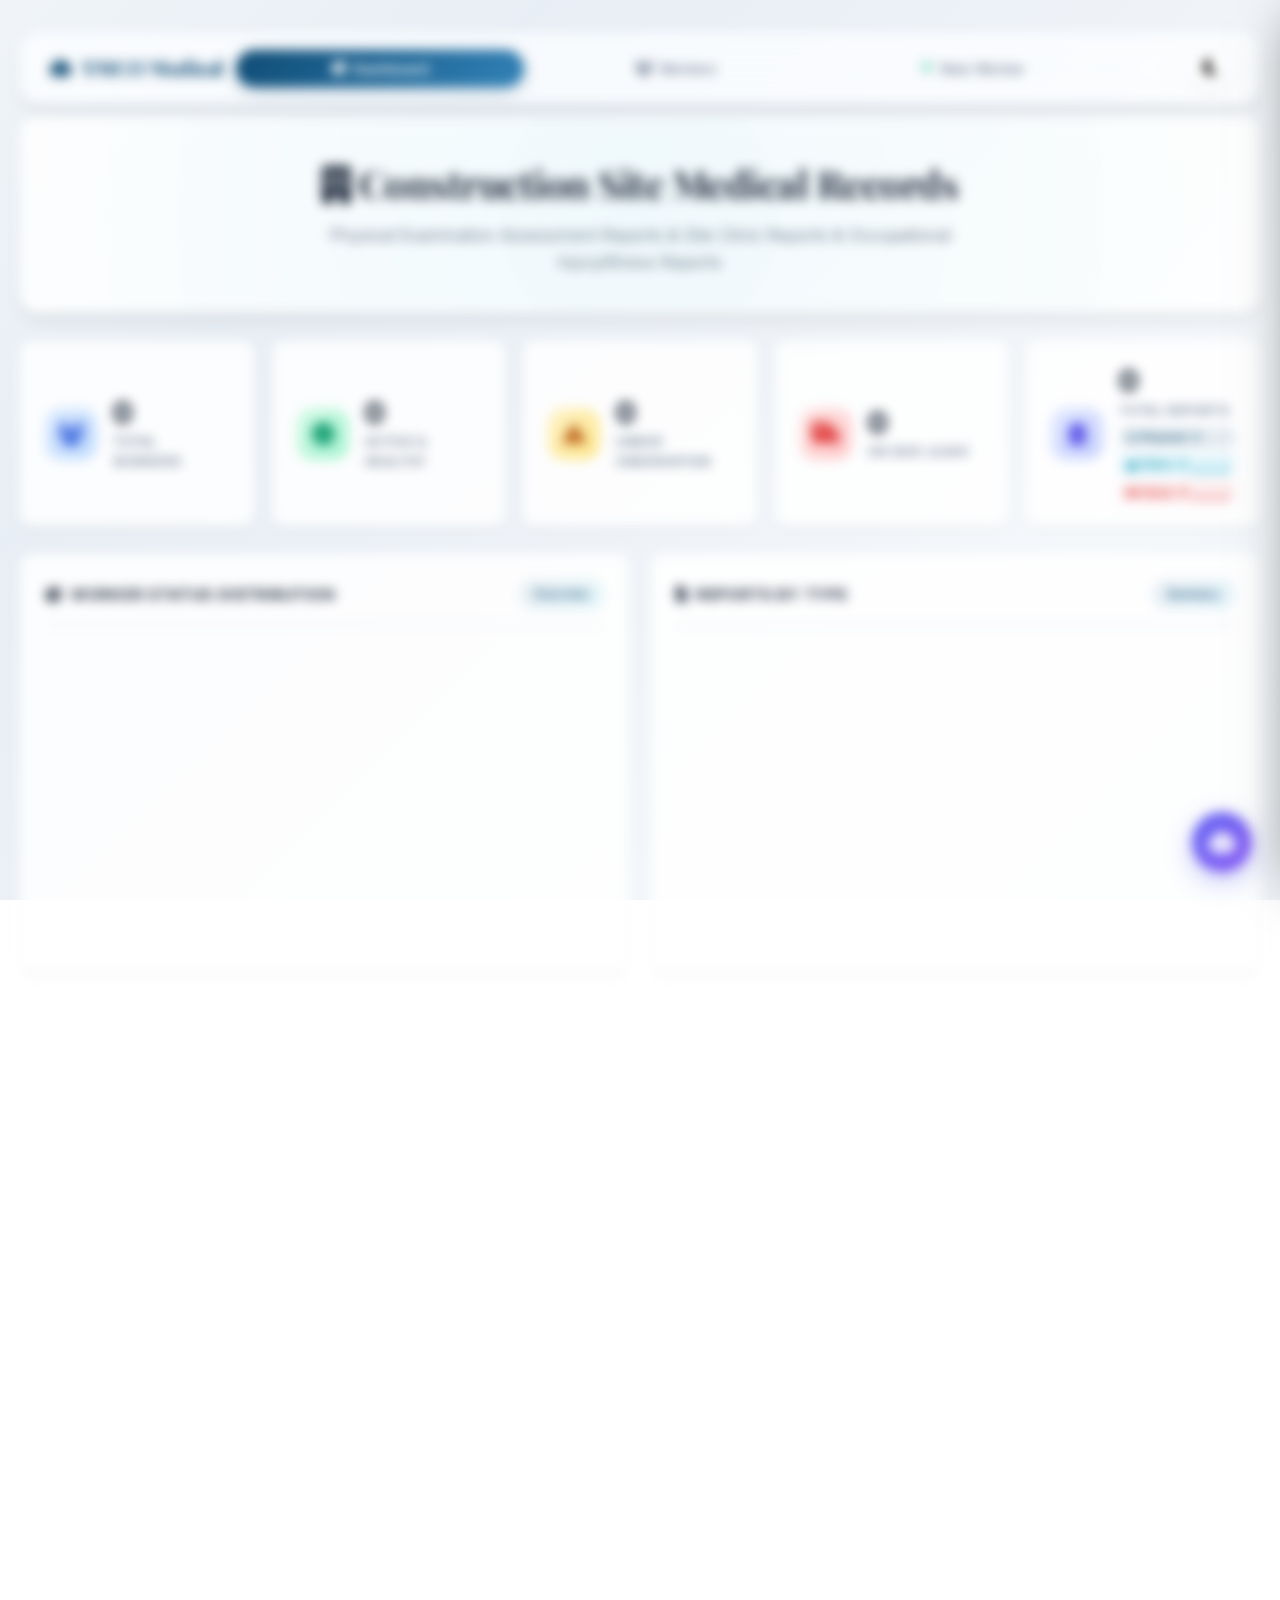
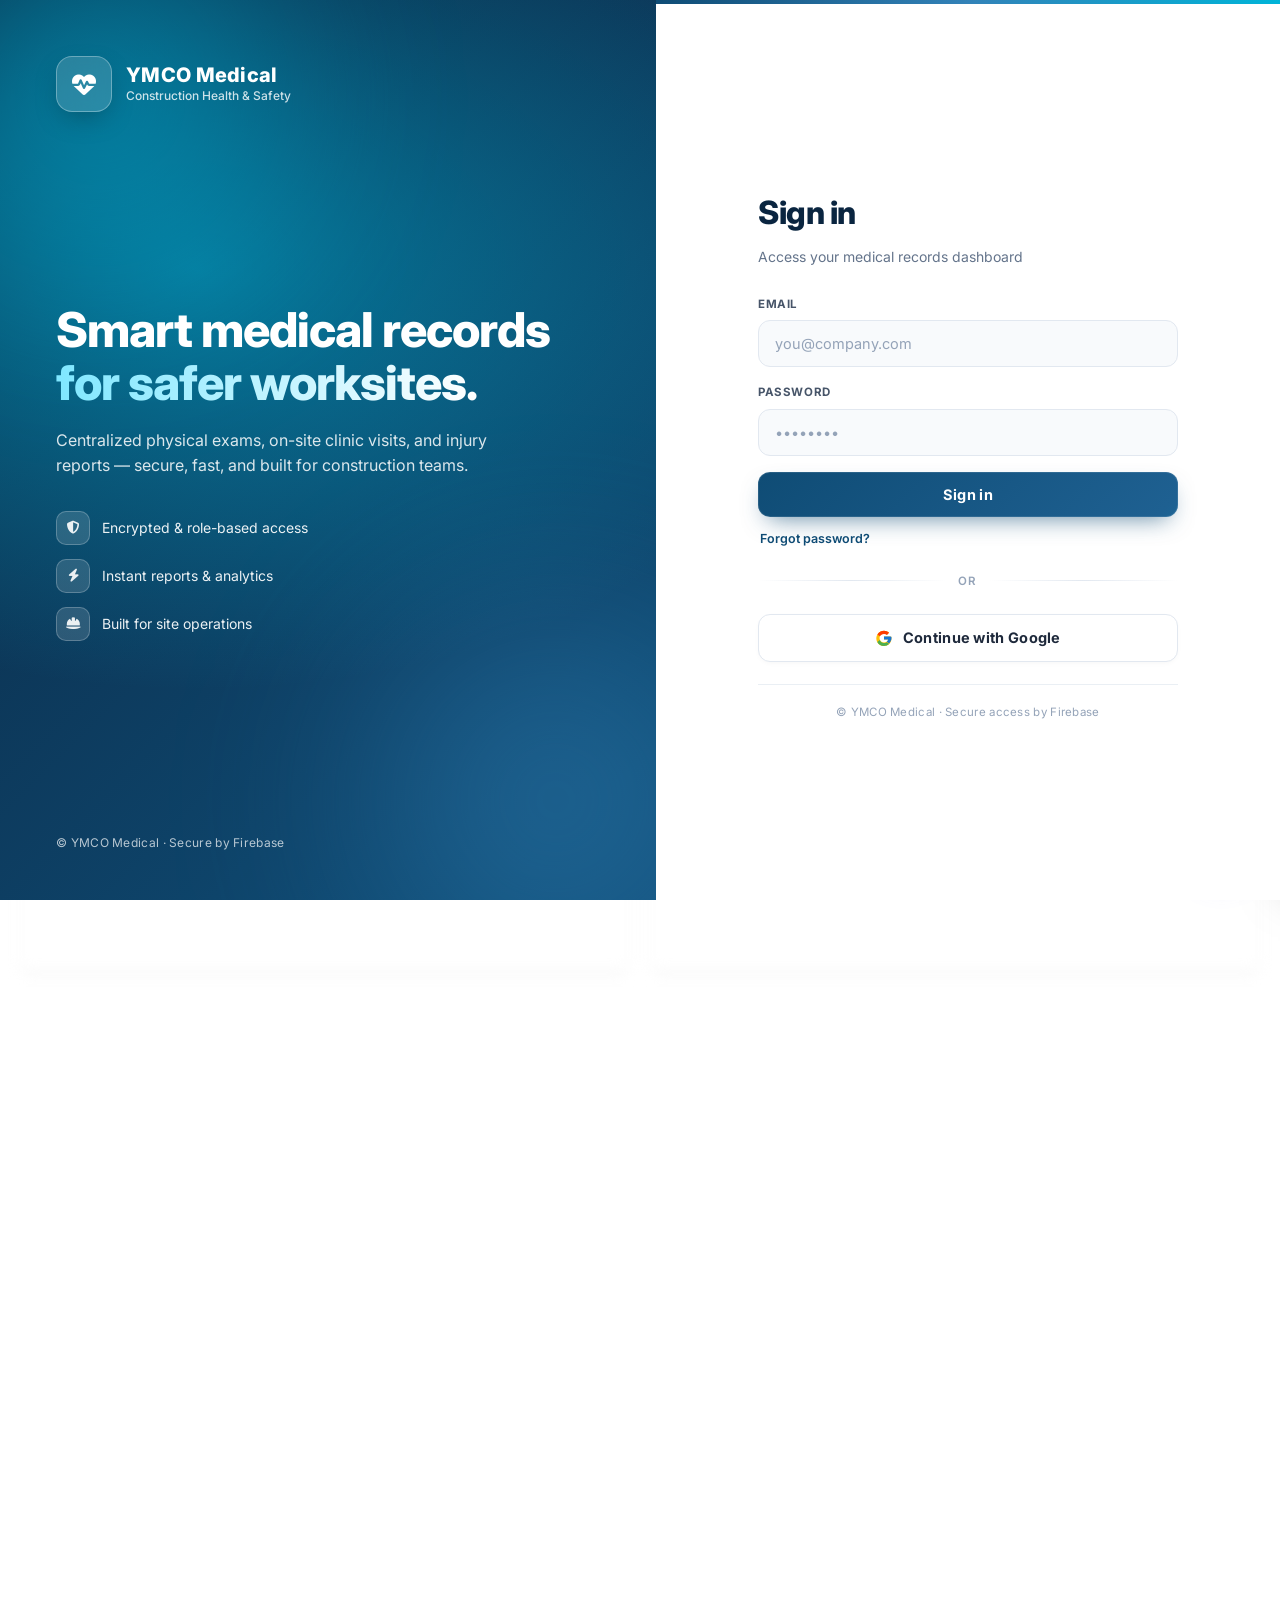
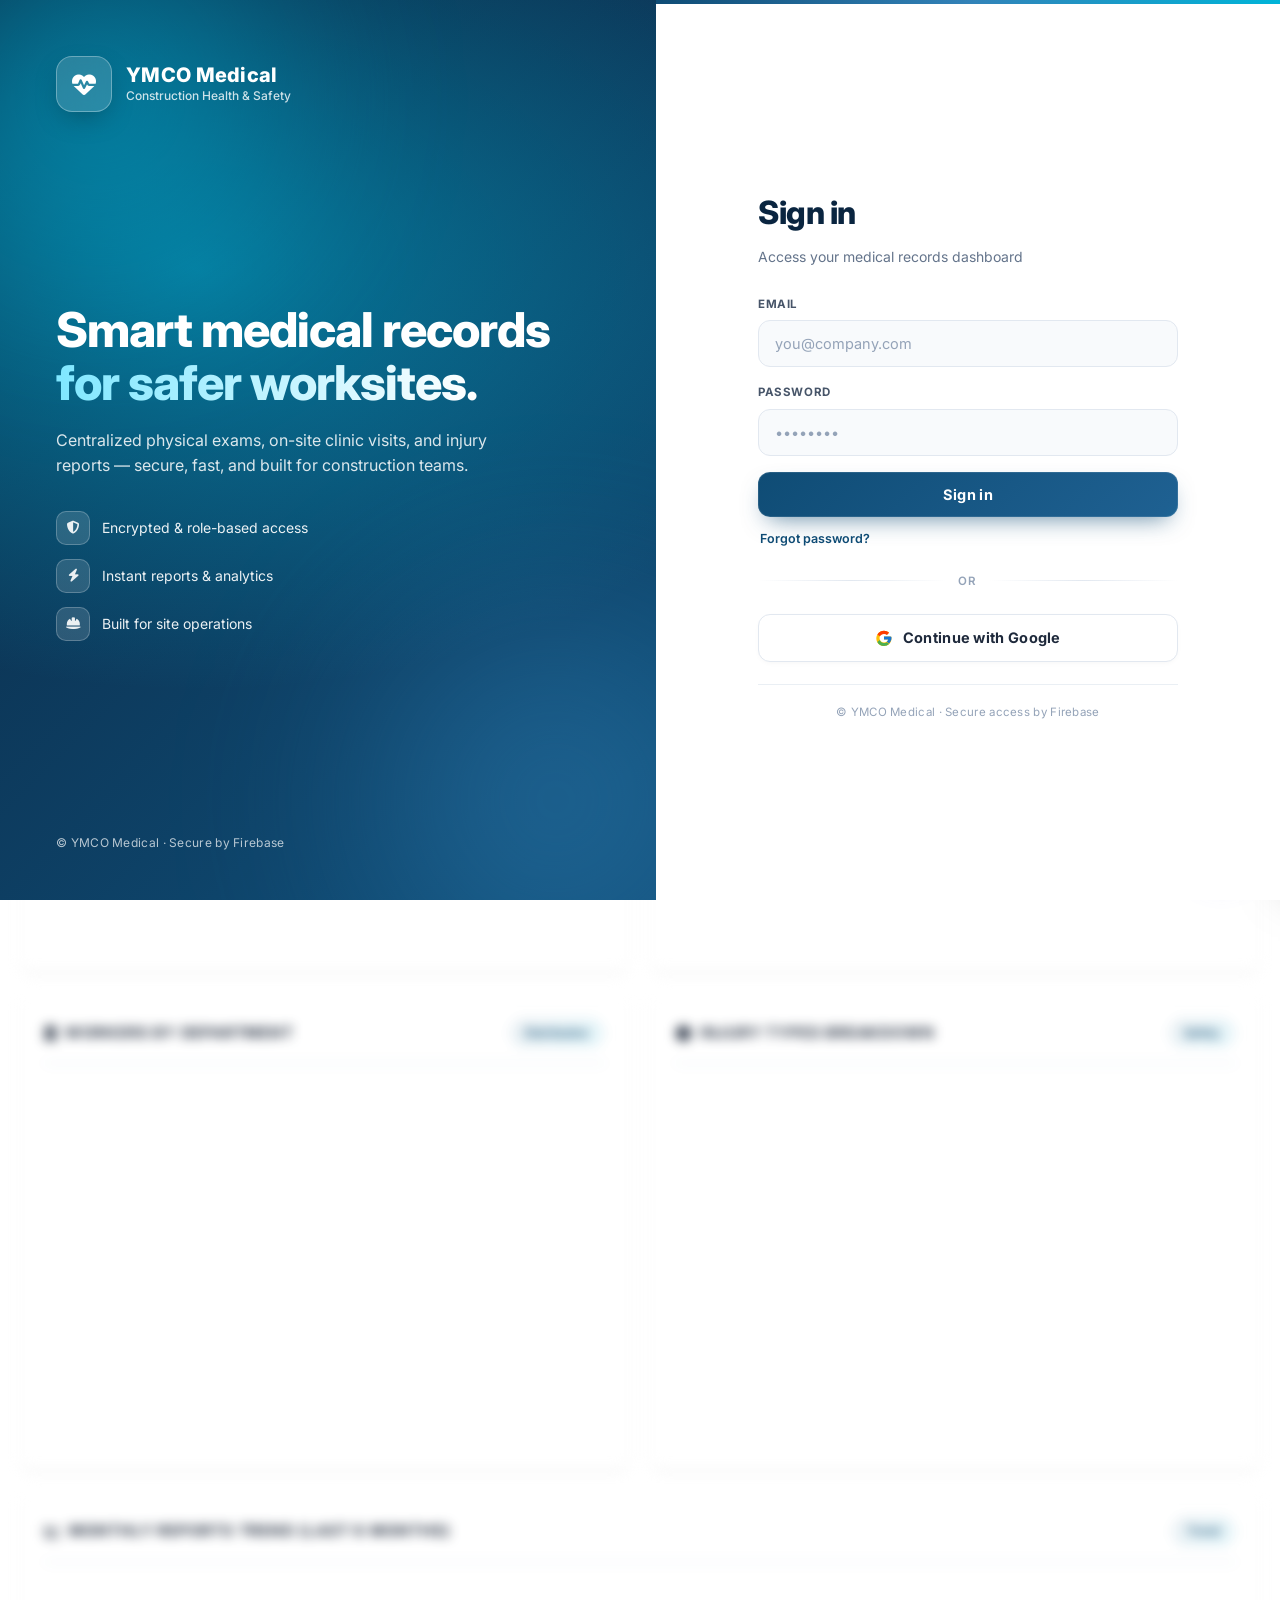
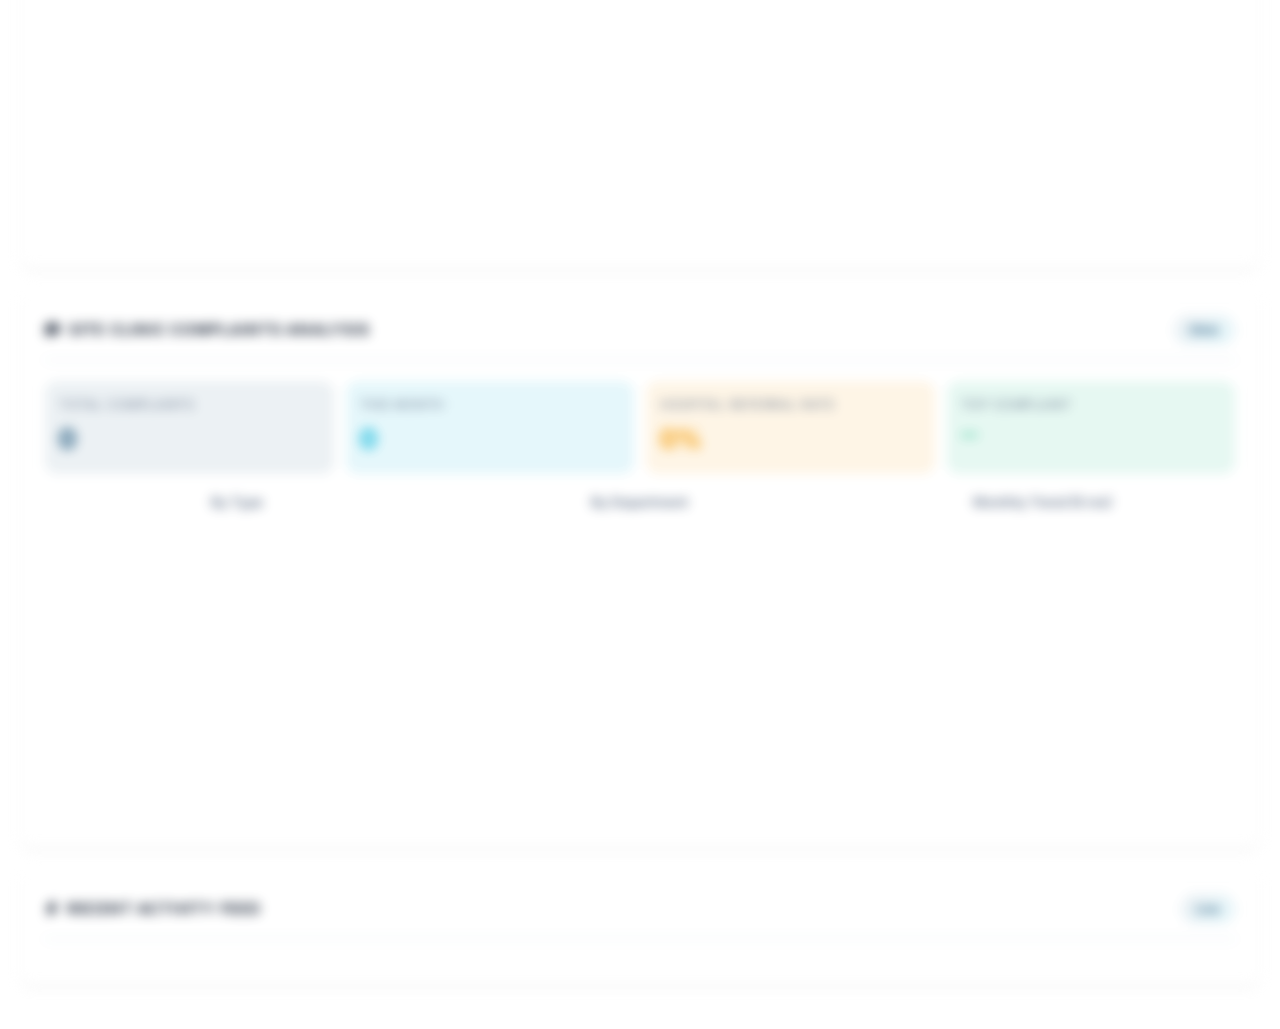
